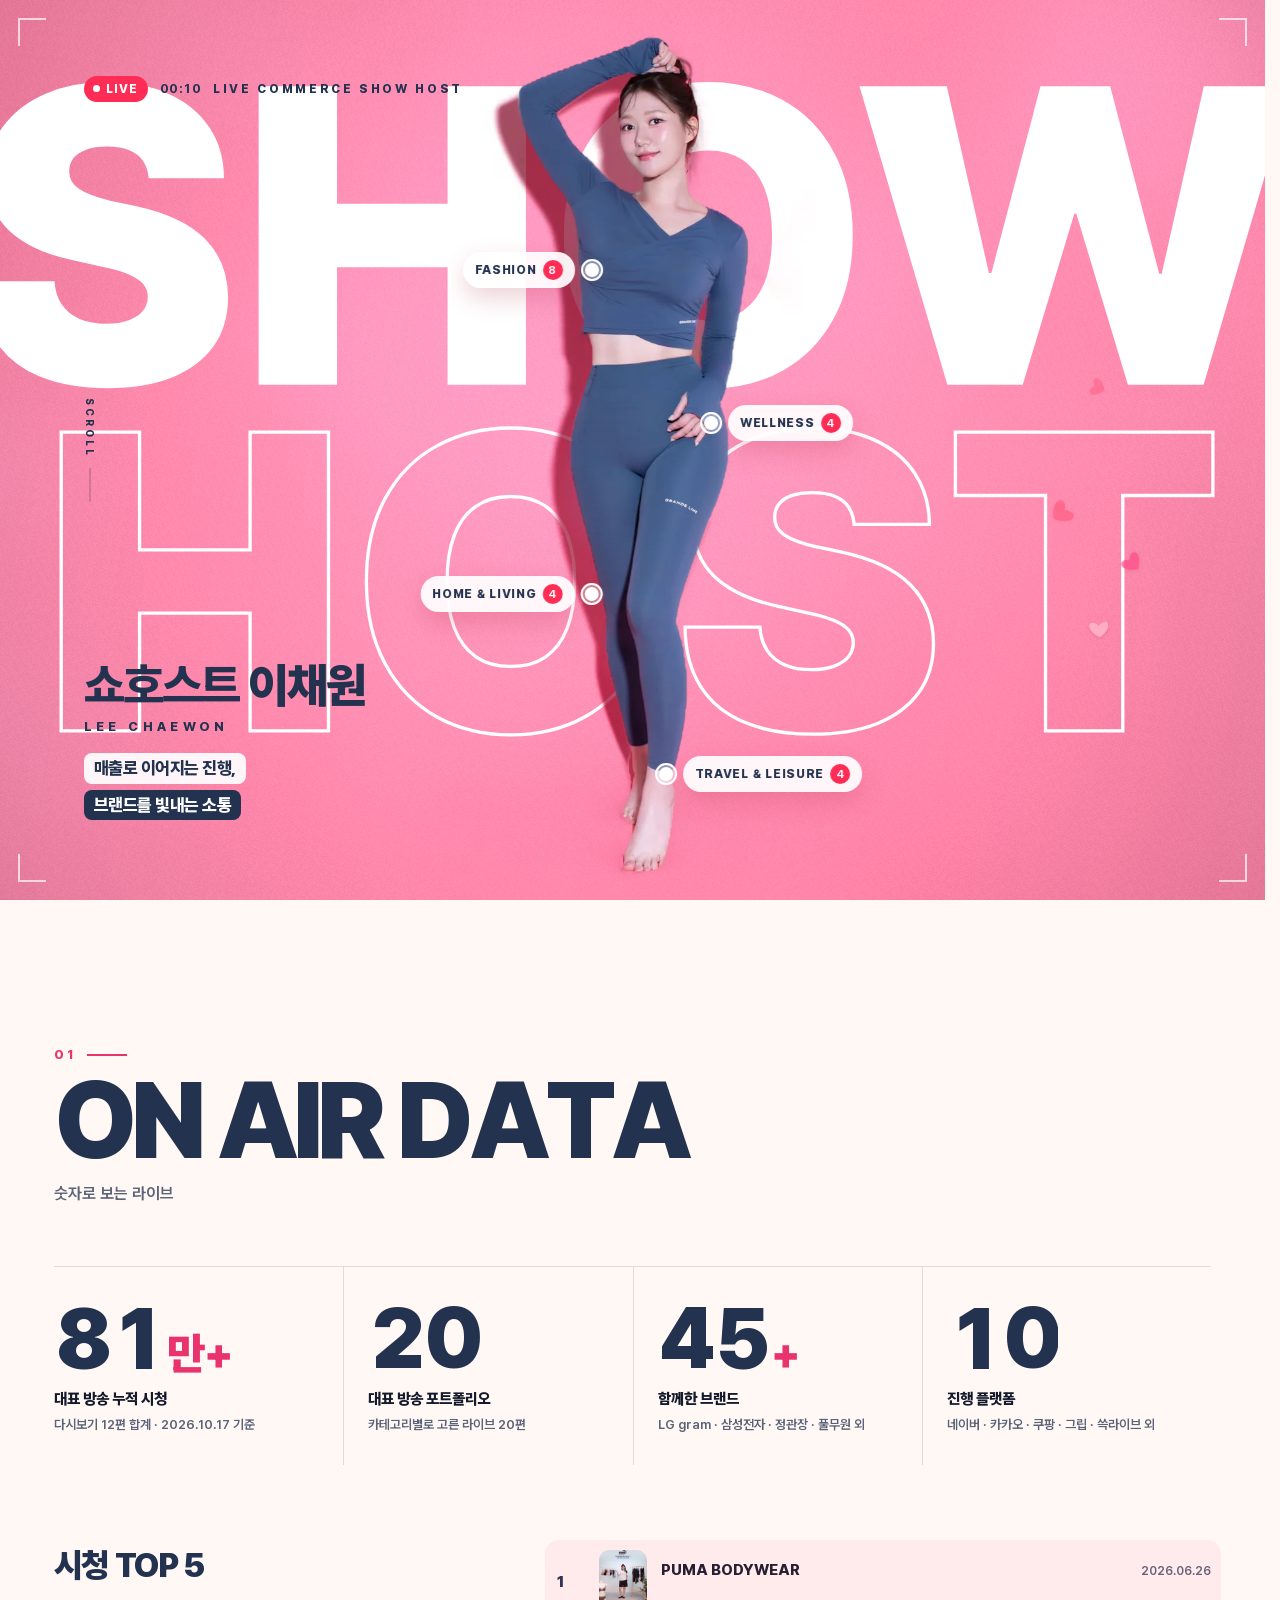
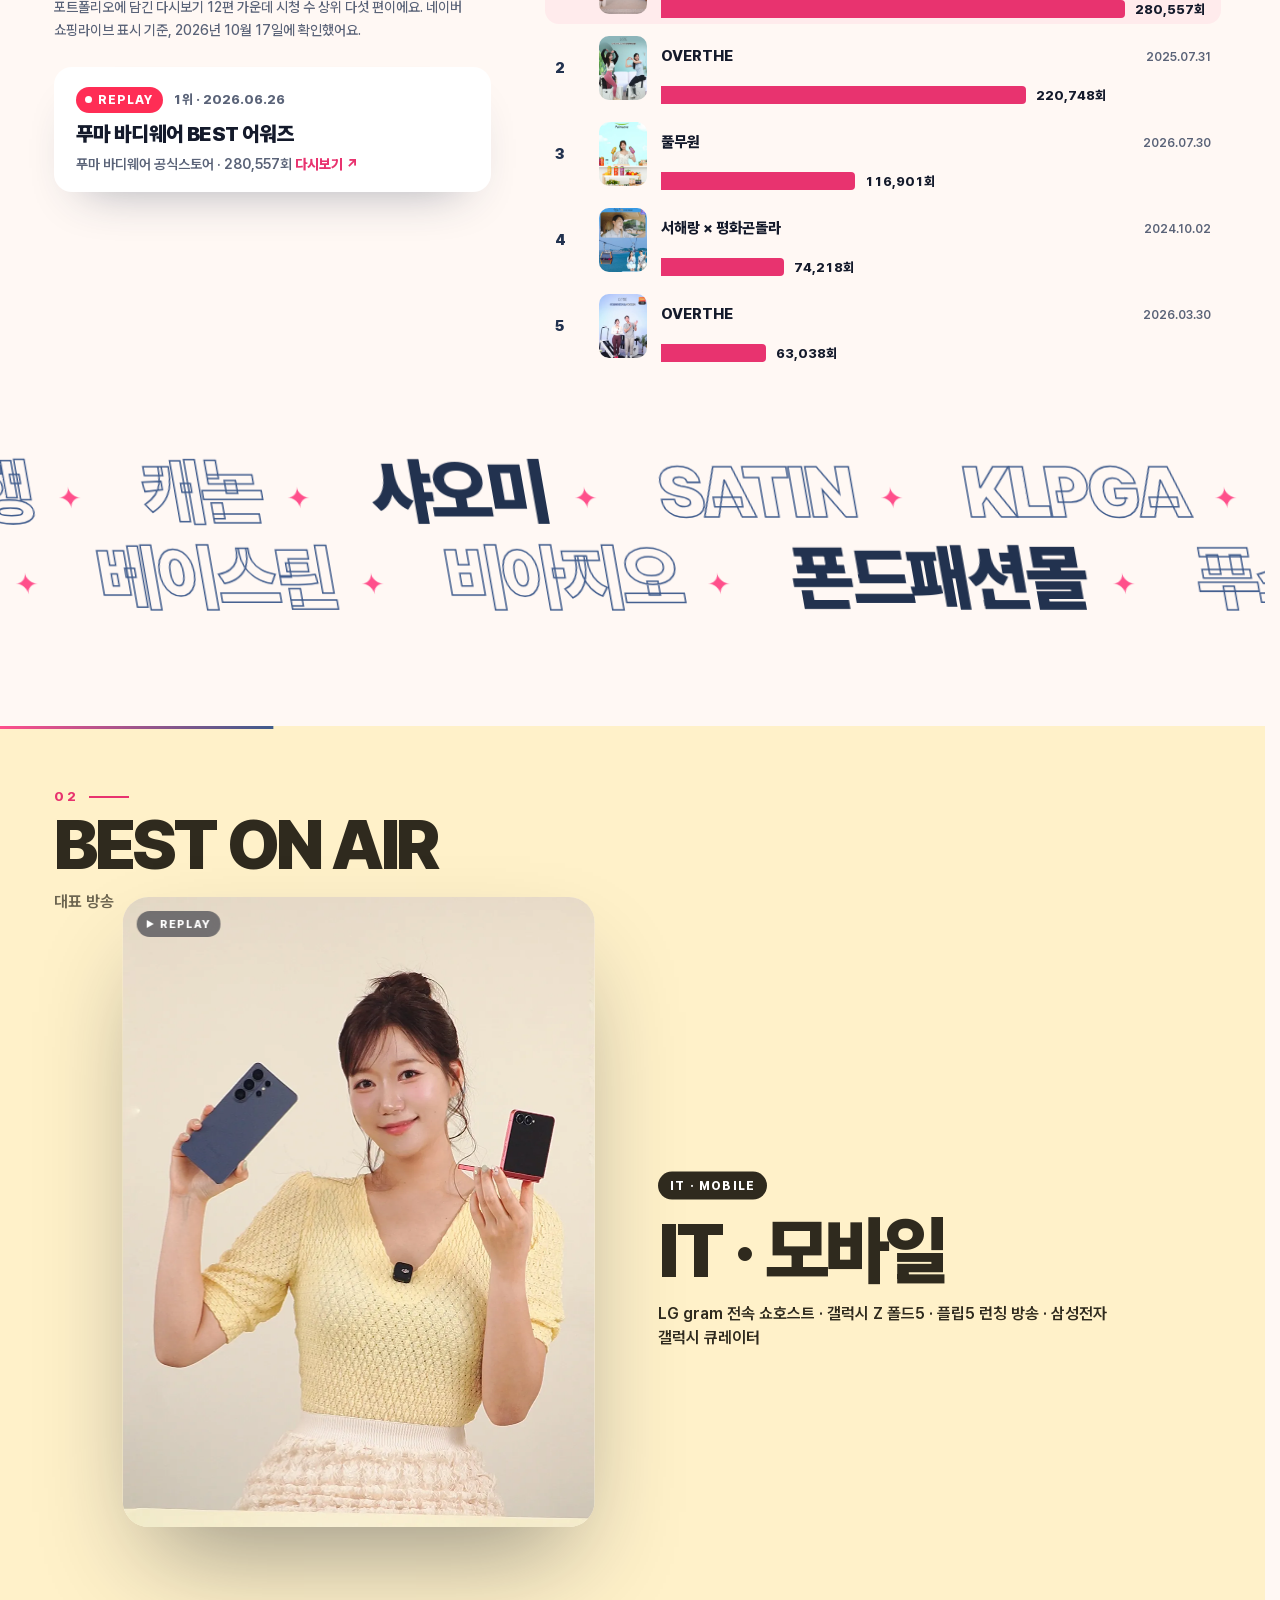
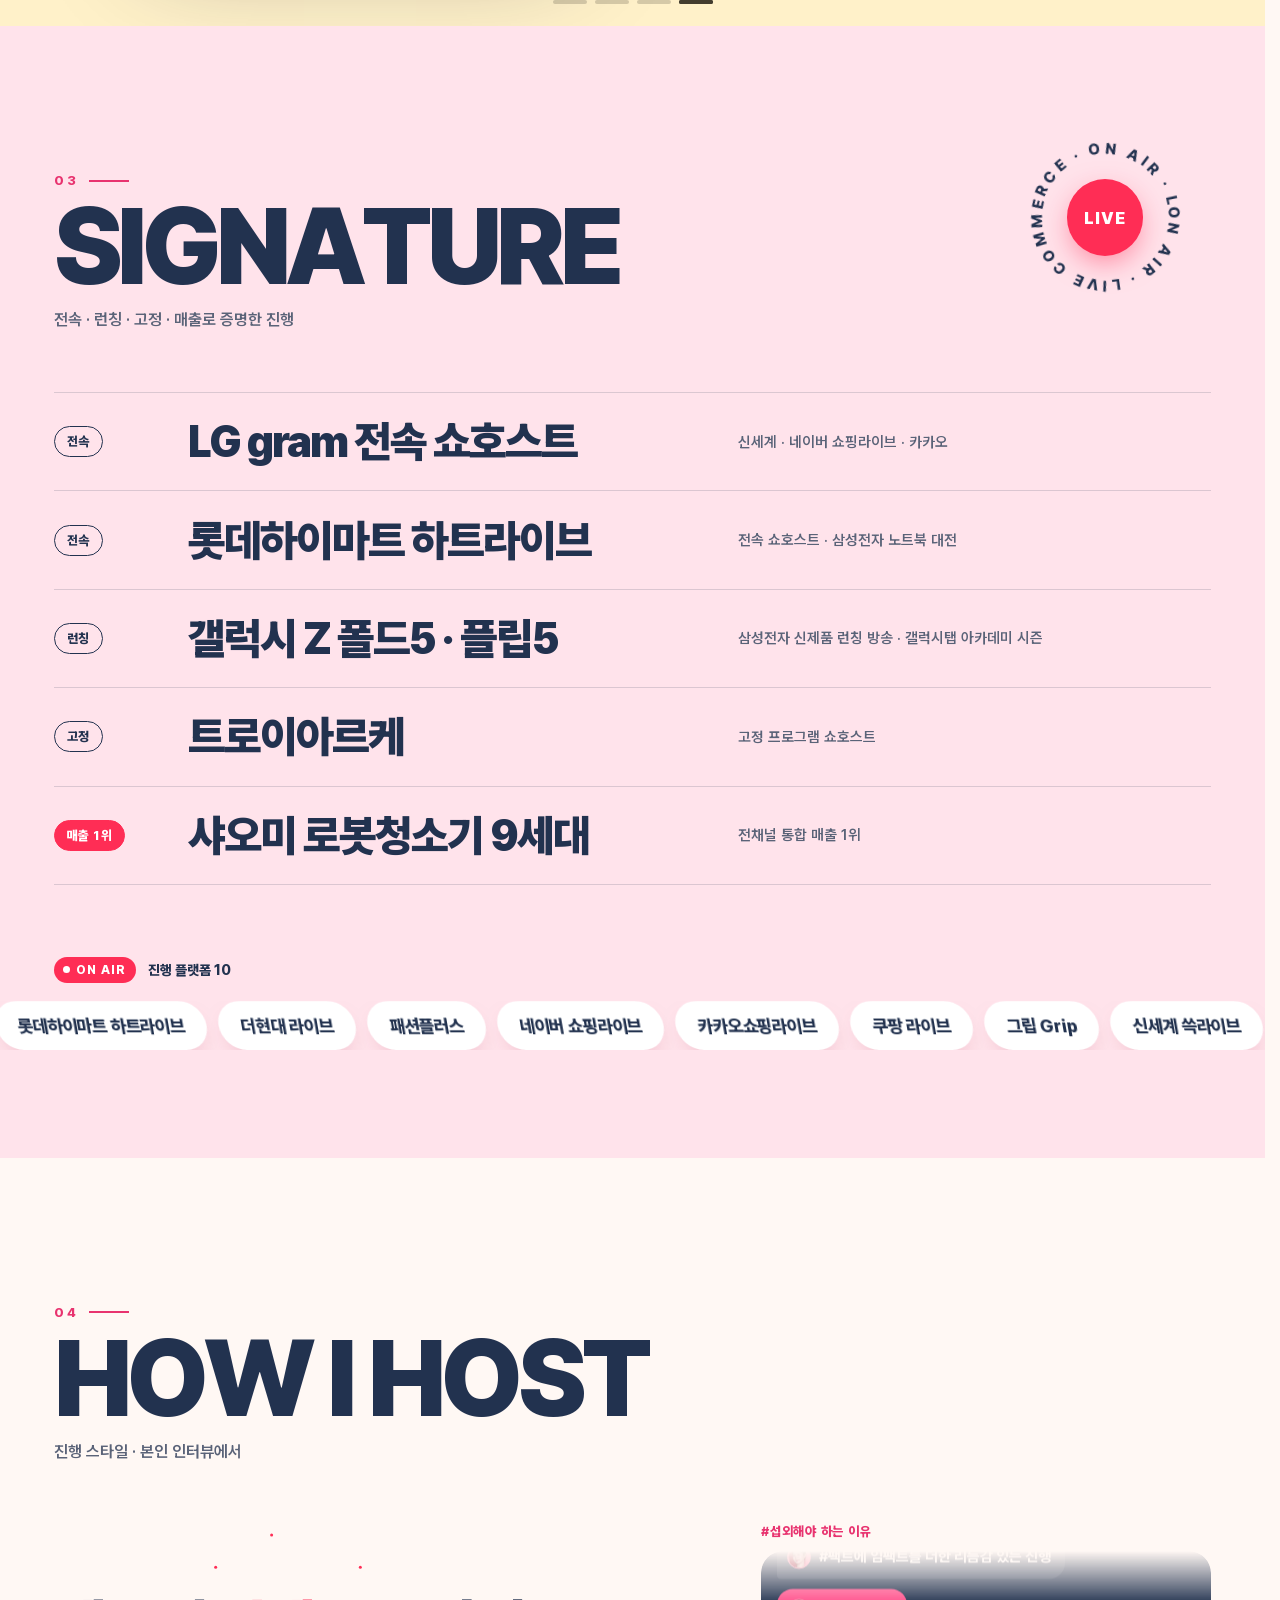
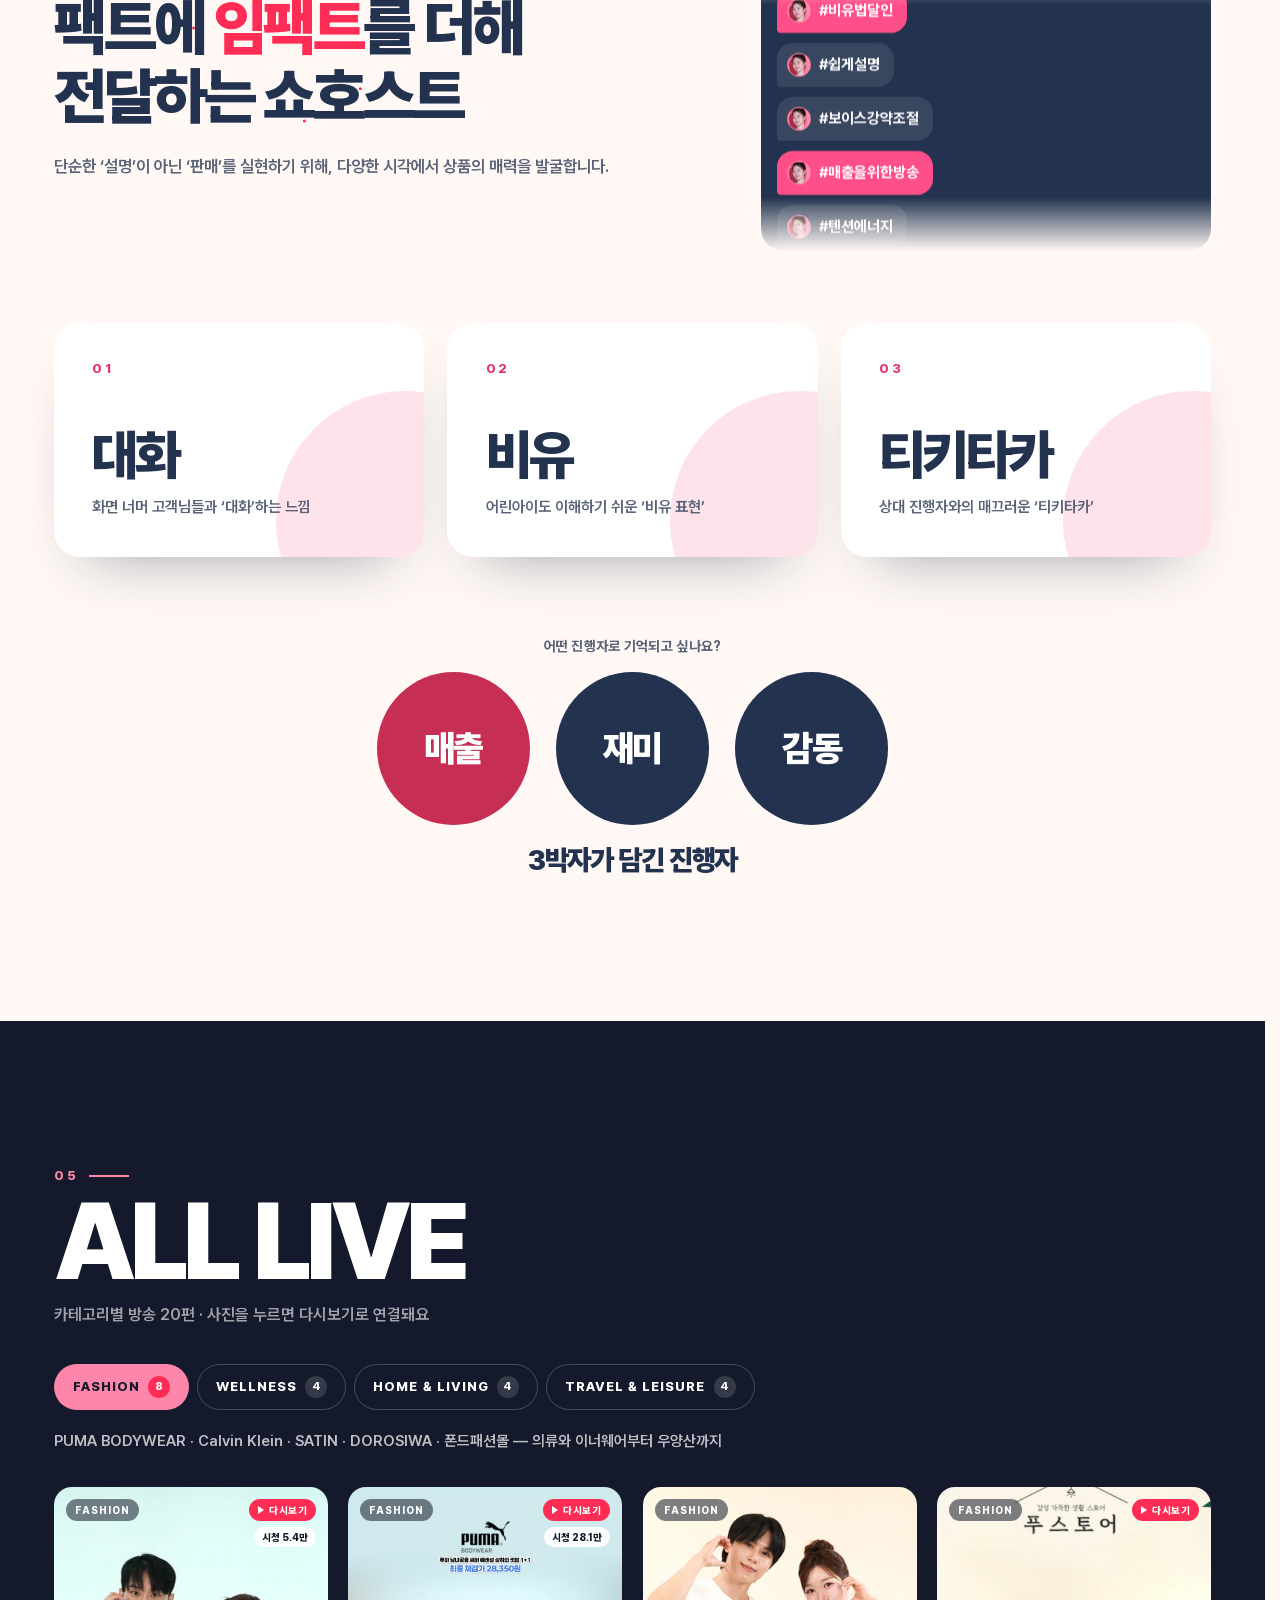
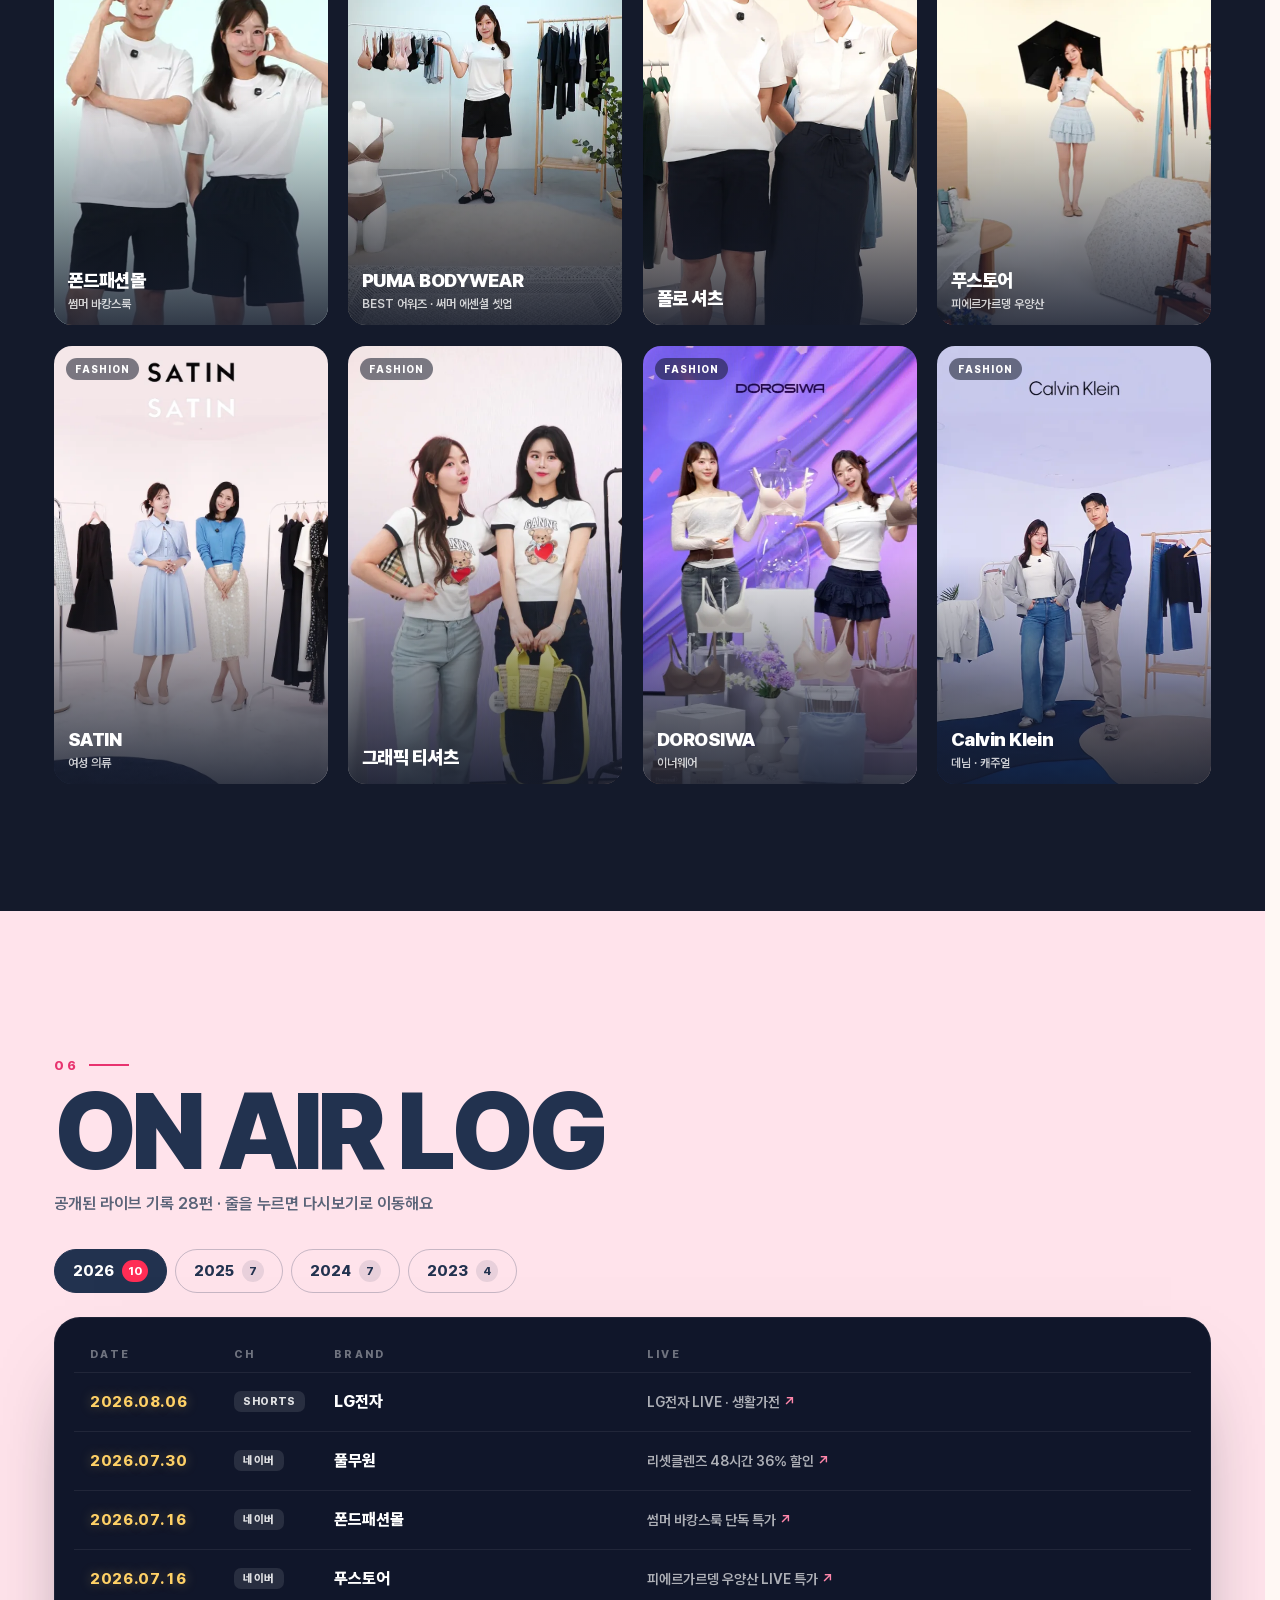
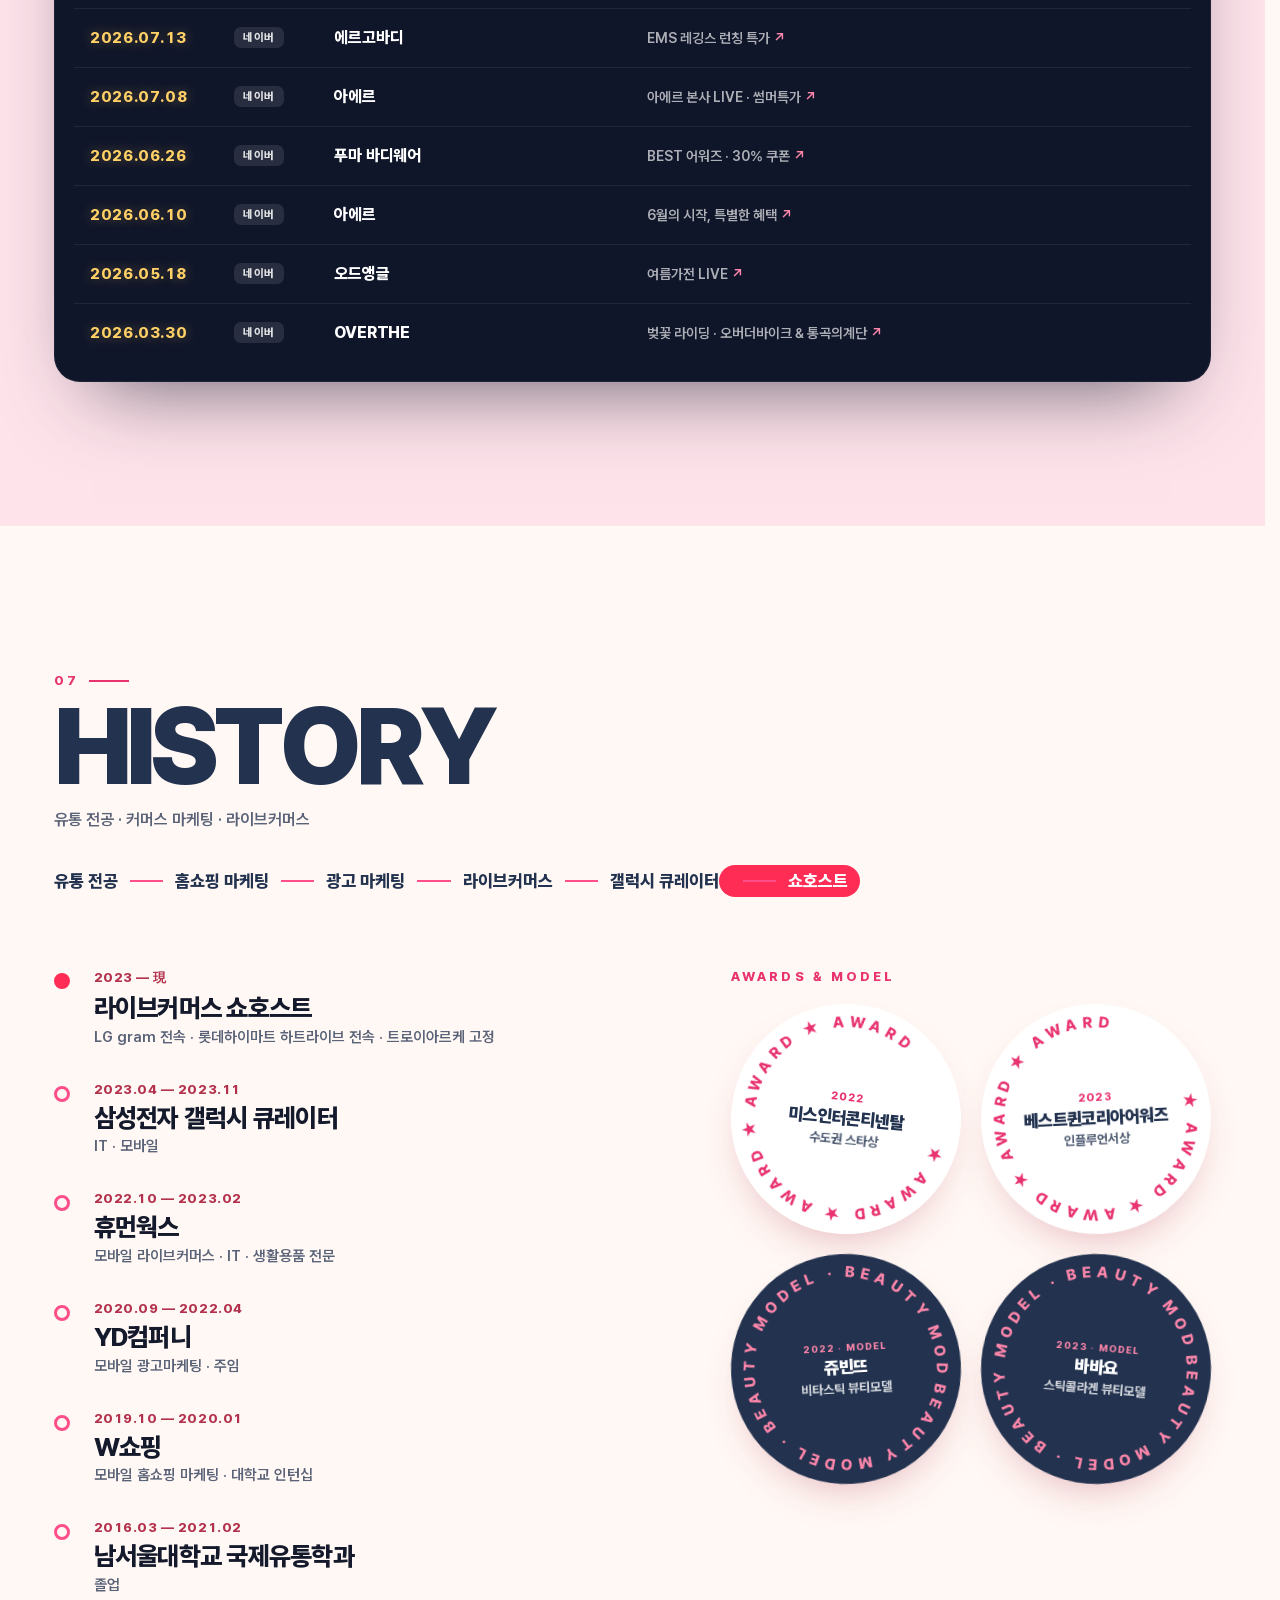
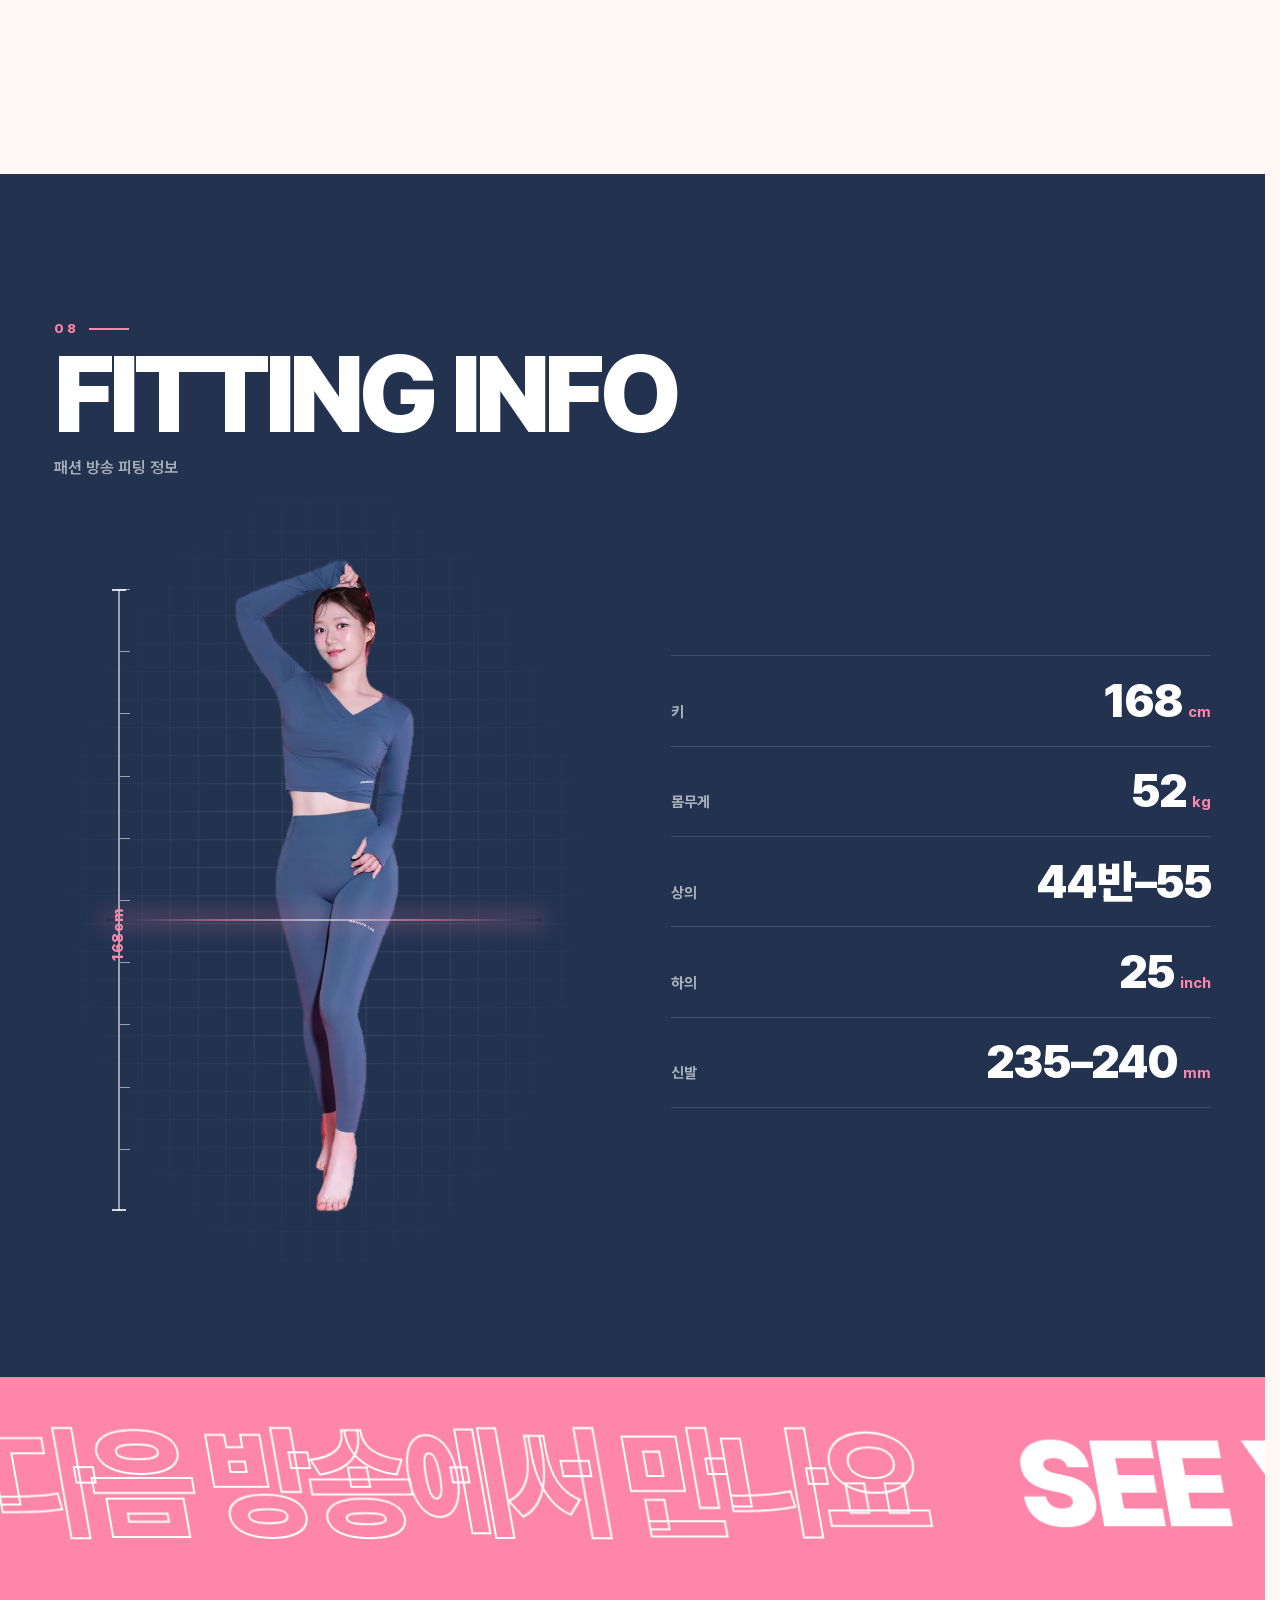
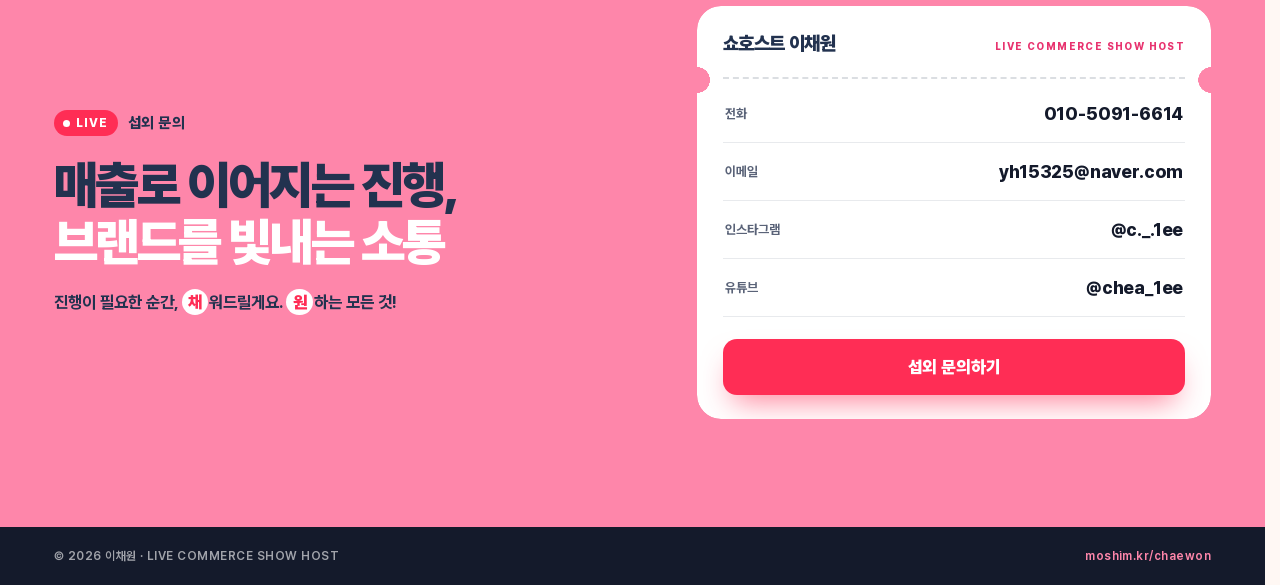
==== chaewon/index.html @ 5a270fbd "Add 쇼호스트 이채원 motion portfolio for moshim.kr/chaewon Hero shot turns into a live stream on a phone, B" ====
<!doctype html>
<html lang="ko" class="no-js">
<head>
<meta charset="utf-8">
<meta name="viewport" content="width=device-width, initial-scale=1, viewport-fit=cover">
<title>쇼호스트 이채원 · LIVE COMMERCE SHOW HOST</title>
<meta name="description" content="매출로 이어지는 진행, 브랜드를 빛내는 소통. 패션 · 웰니스 · 홈리빙 · 여행레저 라이브커머스 쇼호스트 이채원의 경력과 방송 포트폴리오.">
<link rel="canonical" href="https://moshim.kr/chaewon/">
<meta property="og:type" content="profile">
<meta property="og:site_name" content="쇼호스트 이채원">
<meta property="og:title" content="쇼호스트 이채원 · LIVE COMMERCE SHOW HOST">
<meta property="og:description" content="매출로 이어지는 진행, 브랜드를 빛내는 소통">
<meta property="og:url" content="https://moshim.kr/chaewon/">
<meta property="og:image" content="https://moshim.kr/chaewon/og.jpg">
<meta property="og:image:width" content="1200">
<meta property="og:image:height" content="630">
<meta name="twitter:card" content="summary_large_image">
<meta name="theme-color" content="#FE86AA">
<link rel="icon" href="favicon.svg" type="image/svg+xml">
<link rel="preload" as="image" imagesrcset="img/hero-cut-m.webp 594w, img/hero-cut.webp 960w" imagesizes="(max-width: 699px) 39vh, 46vh">
<link rel="stylesheet" href="fonts/pretendard/pretendardvariable-dynamic-subset.css">
<link rel="stylesheet" href="css/style.css">
<script>
  document.documentElement.classList.replace('no-js', 'js');
  if (matchMedia('(prefers-reduced-motion: reduce)').matches) document.documentElement.classList.add('rm');
  if (history.scrollRestoration) history.scrollRestoration = 'manual';
</script>
</head>
<body>

<div class="loader" aria-hidden="true">
  <div class="loader-live"><i></i>LIVE</div>
  <p class="loader-msg"><span class="loader-bars"><i></i><i></i><i></i><i></i></span><span class="loader-text">방송 연결 중</span></p>
  <div class="loader-count">
    <svg class="loader-ring" viewBox="0 0 200 200"><circle cx="100" cy="100" r="92"/></svg>
    <svg class="loader-heart" viewBox="0 0 200 200"><path class="loader-heart-from" d="M100,8 C150.8,8 192,49.2 192,100 C192,150.8 150.8,192 100,192 C49.2,192 8,150.8 8,100 C8,49.2 49.2,8 100,8 Z"/><path class="loader-heart-to" d="M100,182 C42,142 10,108 10,72 C10,42 33,20 61,20 C79,20 92,30 100,46 C108,30 121,20 139,20 C167,20 190,42 190,72 C190,108 158,142 100,182 Z"/></svg>
    <b class="loader-num"></b>
  </div>
  <div class="loader-line"><i></i></div>
  <div class="loader-wipe"></div>
</div>

<div class="progress" aria-hidden="true"><i></i></div>
<div class="cursor" aria-hidden="true"><i class="cursor-dot"></i><i class="cursor-ring"><b></b></i></div>

<main>

  <!-- ON AIR: hero, then the same shot becomes a live stream on a phone -->
  <section id="onair" class="onair scene" aria-label="쇼호스트 이채원 소개">
    <div class="stage">
      <canvas class="stage-gl" aria-hidden="true"></canvas>
      <div class="stage-type" aria-hidden="true">
        <span class="stage-row stage-row--1">SHOW</span>
        <span class="stage-row stage-row--2">HOST</span>
      </div>
      <img class="person-shadow" src="img/hero-shadow.webp" srcset="img/hero-shadow-m.webp 594w, img/hero-shadow.webp 960w" sizes="(max-width: 699px) 39vh, 46vh" width="960" height="2100" alt="">
      <div class="person">
        <img class="person-cut" src="img/hero-cut.webp" srcset="img/hero-cut-m.webp 594w, img/hero-cut.webp 960w" sizes="(max-width: 699px) 39vh, 46vh" width="960" height="2100" alt="분홍 배경 앞에서 블루 톤 운동복을 입고 포즈를 취한 쇼호스트 이채원">
        <nav class="tags" aria-label="방송 카테고리 바로가기">
          <a class="tag tag--1" href="#lives" data-cat="fashion"><i></i><span>FASHION <b>8</b></span></a>
          <a class="tag tag--2" href="#lives" data-cat="wellness"><i></i><span>WELLNESS <b>4</b></span></a>
          <a class="tag tag--3" href="#lives" data-cat="home"><i></i><span>HOME &amp; LIVING <b>4</b></span></a>
          <a class="tag tag--4" href="#lives" data-cat="travel"><i></i><span>TRAVEL &amp; LEISURE <b>4</b></span></a>
        </nav>
      </div>
      <div class="viewfinder" aria-hidden="true"><i></i><i></i><i></i><i></i></div>
    </div>

    <div class="phone" aria-hidden="true">
      <div class="phone-frame"></div>
      <div class="phone-ui">
        <div class="phone-top">
          <img class="phone-avatar" src="img/avatar.webp" width="160" height="160" alt="">
          <div class="phone-who"><b>이채원</b><span>쇼호스트</span></div>
          <span class="live-pill"><i></i>LIVE</span>
          <span class="live-clock" data-clock>00:00</span>
        </div>
        <div class="phone-side">
          <button class="phone-heart" type="button" tabindex="-1"><svg viewBox="0 0 32 32"><path d="M16 27.5C6.5 21 3 16.2 3 11.3 3 7.6 5.9 4.8 9.4 4.8c2.6 0 4.9 1.5 6.6 3.9 1.7-2.4 4-3.9 6.6-3.9 3.5 0 6.4 2.8 6.4 6.5 0 4.9-3.5 9.7-13 16.2z"/></svg><b data-hearts-count>0</b></button>
        </div>
        <a class="phone-card" href="#contact" tabindex="-1">
          <span class="phone-card-kicker">LIVE 섭외</span>
          <b>쇼호스트 이채원</b>
          <span class="phone-card-cta">섭외 문의</span>
        </a>
      </div>
    </div>

    <canvas class="hearts" aria-hidden="true"></canvas>

    <header class="hero-copy">
      <p class="hero-eyebrow"><span class="live-pill"><i></i>LIVE</span><span class="live-clock" data-clock>00:00</span><span class="hero-role">LIVE COMMERCE SHOW HOST</span></p>
      <h1 class="hero-name"><span class="hero-ko">쇼호스트 <strong>이채원</strong></span><span class="hero-en">LEE CHAEWON</span></h1>
      <p class="hero-tagline"><span>매출로 이어지는 진행,</span> <span>브랜드를 빛내는 소통</span></p>
    </header>

    <div class="statement">
      <p class="statement-kicker">Be Healthy &amp; Wellthy</p>
      <h2 class="statement-title">
        <span class="statement-line"><span class="hl">현장에는</span> <em class="w-energy">에너지</em>를,</span>
        <span class="statement-line"><span class="hl">방송에는</span> <em class="w-trust">신뢰</em>를</span>
        <span class="statement-line">전하는 진행자</span>
      </h2>
      <ul class="statement-cats">
        <li>FASHION</li><li>WELLNESS</li><li>HOME &amp; LIVING</li><li>TRAVEL &amp; LEISURE</li>
      </ul>
    </div>

    <div class="scroll-cue" aria-hidden="true"><span>SCROLL</span><i></i></div>
  </section>

  <!-- 01 ON AIR DATA -->
  <section id="data" class="data">
    <div class="sec-head">
      <p class="sec-no">01</p>
      <h2 class="sec-title" data-split>ON AIR DATA</h2>
      <p class="sec-sub">숫자로 보는 라이브</p>
    </div>
    <ul class="stats">
      <li class="stat">
        <b class="odo" data-value="81" data-unit="만+">81<span class="odo-unit">만+</span></b>
        <span class="stat-label">대표 방송 누적 시청</span>
        <span class="stat-note">다시보기 12편 합계 · 2026.10.17 기준</span>
      </li>
      <li class="stat">
        <b class="odo" data-value="20">20</b>
        <span class="stat-label">대표 방송 포트폴리오</span>
        <span class="stat-note">카테고리별로 고른 라이브 20편</span>
      </li>
      <li class="stat">
        <b class="odo" data-value="45" data-unit="+">45+</b>
        <span class="stat-label">함께한 브랜드</span>
        <span class="stat-note">LG gram · 삼성전자 · 정관장 · 풀무원 외</span>
      </li>
      <li class="stat">
        <b class="odo" data-value="10">10</b>
        <span class="stat-label">진행 플랫폼</span>
        <span class="stat-note">네이버 · 카카오 · 쿠팡 · 그립 · 쓱라이브 외</span>
      </li>
    </ul>
    <div class="ranking">
      <div class="ranking-head">
        <h3>시청 TOP 5</h3>
        <p>포트폴리오에 담긴 다시보기 12편 가운데 시청 수 상위 다섯 편이에요. 네이버 쇼핑라이브 표시 기준, 2026년 10월 17일에 확인했어요.</p>
        <a class="rank-detail" href="https://naver.me/IDkOQ61K" target="_blank" rel="noopener" aria-live="polite">
          <span class="rank-detail-k"><span class="live-pill"><i></i>REPLAY</span><span data-k>1위 · 2026.06.26</span></span>
          <b class="rank-detail-t" data-t>푸마 바디웨어 BEST 어워즈</b>
          <span class="rank-detail-c" data-c>푸마 바디웨어 공식스토어 · 280,557회</span>
        </a>
      </div>
      <ol class="rank-list">
        <li class="rank" tabindex="0" data-title="푸마 바디웨어 BEST 어워즈" data-channel="푸마 바디웨어 공식스토어" style="--v:100"><span class="rank-no">1</span><img class="rank-thumb" src="img/t-p3-2.webp" width="536" height="860" loading="lazy" alt=""><div class="rank-body"><p class="rank-name"><a href="https://naver.me/IDkOQ61K" target="_blank" rel="noopener">PUMA BODYWEAR</a><small>2026.06.26</small></p><div class="rank-track"><i class="rank-bar"></i><b class="rank-val" data-count="280557">280,557회</b></div></div></li>
        <li class="rank" tabindex="0" data-title="나만 없어, 오버더 바이크!" data-channel="OVERTHE" style="--v:78.7"><span class="rank-no">2</span><img class="rank-thumb" src="img/t-p5-4.webp" width="536" height="860" loading="lazy" alt=""><div class="rank-body"><p class="rank-name"><a href="https://naver.me/FXkLn1fJ" target="_blank" rel="noopener">OVERTHE</a><small>2025.07.31</small></p><div class="rank-track"><i class="rank-bar"></i><b class="rank-val" data-count="220748">220,748회</b></div></div></li>
        <li class="rank" tabindex="0" data-title="풀무원 리셋클렌즈 48시간" data-channel="풀무원건강생활" style="--v:41.7"><span class="rank-no">3</span><img class="rank-thumb" src="img/t-p5-3.webp" width="536" height="860" loading="lazy" alt=""><div class="rank-body"><p class="rank-name"><a href="https://naver.me/xNpbPbwd" target="_blank" rel="noopener">풀무원</a><small>2026.07.30</small></p><div class="rank-track"><i class="rank-bar"></i><b class="rank-val" data-count="116901">116,901회</b></div></div></li>
        <li class="rank" tabindex="0" data-title="서해랑 제부도해상케이블카 × 파주임진각평화곤돌라" data-channel="" style="--v:26.5"><span class="rank-no">4</span><img class="rank-thumb" src="img/t-p7-1.webp" width="536" height="860" loading="lazy" alt=""><div class="rank-body"><p class="rank-name"><a href="https://naver.me/GpCL8i4a" target="_blank" rel="noopener">서해랑 × 평화곤돌라</a><small>2024.10.02</small></p><div class="rank-track"><i class="rank-bar"></i><b class="rank-val" data-count="74218">74,218회</b></div></div></li>
        <li class="rank" tabindex="0" data-title="오버더바이크 &amp; 통곡의계단" data-channel="OVERTHE" style="--v:22.5"><span class="rank-no">5</span><img class="rank-thumb" src="img/t-p5-2.webp" width="494" height="793" loading="lazy" alt=""><div class="rank-body"><p class="rank-name"><a href="https://naver.me/xwo26Ey2" target="_blank" rel="noopener">OVERTHE</a><small>2026.03.30</small></p><div class="rank-track"><i class="rank-bar"></i><b class="rank-val" data-count="63038">63,038회</b></div></div></li>
      </ol>
    </div>
    <div class="brandwall" aria-label="함께한 브랜드">
      <div class="brandwall-row">
        <ul class="brandwall-track">
          <li>LG gram</li><li>삼성전자</li><li>LG전자</li><li>정관장</li><li>풀무원</li><li>PUMA BODYWEAR</li><li>Calvin Klein</li><li>유한양행</li><li>캐논</li><li>샤오미</li><li>SATIN</li><li>KLPGA</li><li>DOROSIWA</li><li>트로이아르케</li><li>나트라케어</li><li>바쉬</li>
        </ul>
      </div>
      <div class="brandwall-row brandwall-row--rev">
        <ul class="brandwall-track">
          <li>OVERTHE</li><li>ERGOBODY</li><li>Aer</li><li>ODDANGLE</li><li>브람스</li><li>FAU</li><li>RE:NK</li><li>몽삭</li><li>셀마주</li><li>NS 프로틴</li><li>베이스틴</li><li>비아지오</li><li>폰드패션몰</li><li>푸스토어</li><li>워터밤 2026</li><li>서해랑 제부도해상케이블카</li><li>파주임진각 평화곤돌라</li>
        </ul>
      </div>
    </div>
  </section>

  <!-- 02 BEST ON AIR: one gesture per broadcast -->
  <section id="best" class="best scene" aria-label="대표 방송">
    <div class="best-bg" aria-hidden="true"></div>
    <p class="best-word" aria-hidden="true"></p>
    <div class="sec-head best-head">
      <p class="sec-no">02</p>
      <h2 class="sec-title" data-split>BEST ON AIR</h2>
      <p class="sec-sub">대표 방송</p>
    </div>
    <div class="best-frame">
      <canvas class="best-gl" aria-hidden="true"></canvas>
      <span class="best-badge"><i></i>REPLAY</span>
    </div>
    <ol class="best-list">
      <li class="best-item" data-bg="#DDE7FF" data-ink="#22324F">
        <img class="best-img" src="img/f-lg.webp" width="891" height="1600" loading="lazy" alt="LG전자 생활가전 라이브에서 식기세척기와 공기청정기 옆에 선 이채원과 공동 진행자">
        <p class="best-no">01</p>
        <p class="best-cat">HOME &amp; LIVING</p>
        <h3 class="best-title">LG전자</h3>
        <p class="best-desc">생활가전 라이브 · 2026.08.06 · 공동 진행</p>
        <a class="best-link" href="https://youtube.com/shorts/VBcknkIJFeo" target="_blank" rel="noopener">방송 다시보기 <span>YouTube</span></a>
      </li>
      <li class="best-item" data-bg="#FBE4EC" data-ink="#3A2233">
        <img class="best-img" src="img/f-satin.webp" width="1080" height="1440" loading="lazy" alt="SATIN 여성 의류 라이브 스튜디오에 선 이채원과 공동 진행자">
        <p class="best-no">02</p>
        <p class="best-cat">FASHION</p>
        <h3 class="best-title">SATIN</h3>
        <p class="best-desc">여성 의류 라이브 · 공동 진행</p>
      </li>
      <li class="best-item" data-bg="#F7EEE3" data-ink="#2B2A33">
        <img class="best-img" src="img/f-polo.webp" width="900" height="1600" loading="lazy" alt="흰 폴로 셔츠를 맞춰 입고 하트 포즈를 취한 이채원과 공동 진행자">
        <p class="best-no">03</p>
        <p class="best-cat">FASHION</p>
        <h3 class="best-title">폴로 셔츠</h3>
        <p class="best-desc">남녀 의류 라이브 · 공동 진행</p>
      </li>
      <li class="best-item" data-bg="#FFF1C9" data-ink="#2F2A1E">
        <img class="best-img" src="img/f-galaxy.webp" width="1123" height="1499" loading="lazy" alt="양손에 스마트폰을 들고 미소 짓는 이채원">
        <p class="best-no">04</p>
        <p class="best-cat">IT · MOBILE</p>
        <h3 class="best-title">IT · 모바일</h3>
        <p class="best-desc">LG gram 전속 쇼호스트 · 갤럭시 Z 폴드5 · 플립5 런칭 방송 · 삼성전자 갤럭시 큐레이터</p>
      </li>
    </ol>
    <div class="best-dots" aria-hidden="true"><i></i><i></i><i></i><i></i></div>
  </section>

  <!-- 03 SIGNATURE -->
  <section id="signature" class="sig">
    <div class="sig-sticker" aria-hidden="true"><svg viewBox="0 0 100 100"><defs><path id="stk" d="M50,50 m-38,0 a38,38 0 1,1 76,0 a38,38 0 1,1 -76,0"/></defs><text><textPath href="#stk">ON AIR · LIVE COMMERCE · ON AIR · LIVE COMMERCE · </textPath></text></svg><b>LIVE</b></div>
    <div class="sec-head">
      <p class="sec-no">03</p>
      <h2 class="sec-title" data-split>SIGNATURE</h2>
      <p class="sec-sub">전속 · 런칭 · 고정 · 매출로 증명한 진행</p>
    </div>
    <ol class="sig-list">
      <li class="sig-row"><span class="sig-tag">전속</span><b class="sig-main">LG gram 전속 쇼호스트</b><span class="sig-sub">신세계 · 네이버 쇼핑라이브 · 카카오</span></li>
      <li class="sig-row"><span class="sig-tag">전속</span><b class="sig-main">롯데하이마트 하트라이브</b><span class="sig-sub">전속 쇼호스트 · 삼성전자 노트북 대전</span></li>
      <li class="sig-row"><span class="sig-tag">런칭</span><b class="sig-main">갤럭시 Z 폴드5 · 플립5</b><span class="sig-sub">삼성전자 신제품 런칭 방송 · 갤럭시탭 아카데미 시즌</span></li>
      <li class="sig-row"><span class="sig-tag">고정</span><b class="sig-main">트로이아르케</b><span class="sig-sub">고정 프로그램 쇼호스트</span></li>
      <li class="sig-row sig-row--hot"><span class="sig-tag">매출 1위</span><b class="sig-main">샤오미 로봇청소기 9세대</b><span class="sig-sub">전채널 통합 매출 1위</span></li>
    </ol>
    <div class="platforms">
      <p class="platforms-label"><span class="live-pill"><i></i>ON AIR</span> 진행 플랫폼 10</p>
      <div class="platforms-row">
        <ul class="platforms-track">
          <li>네이버 쇼핑라이브</li><li>카카오쇼핑라이브</li><li>쿠팡 라이브</li><li>그립 Grip</li><li>신세계 쓱라이브</li><li>롯데 엘라이브</li><li>배달의민족</li><li>롯데하이마트 하트라이브</li><li>더현대 라이브</li><li>패션플러스</li>
        </ul>
      </div>
    </div>
  </section>

  <!-- 04 HOW I HOST -->
  <section id="style" class="style">
    <div class="sec-head">
      <p class="sec-no">04</p>
      <h2 class="sec-title" data-split>HOW I HOST</h2>
      <p class="sec-sub">진행 스타일 · 본인 인터뷰에서</p>
    </div>
    <div class="style-top">
      <blockquote class="style-quote">
        <p class="style-quote-text">팩트에 <em>임팩트</em>를 더해 전달하는 쇼호스트</p>
        <p class="style-quote-sub">단순한 ‘설명’이 아닌 ‘판매’를 실현하기 위해, 다양한 시각에서 상품의 매력을 발굴합니다.</p>
      </blockquote>
      <div class="chat">
        <p class="chat-label">#섭외해야 하는 이유</p>
        <div class="chat-window">
          <ul class="chat-track">
            <li>#팩트에 임팩트를 더한 리듬감 있는 진행</li><li>#비유법달인</li><li>#쉽게설명</li><li>#보이스강약조절</li><li>#매출을위한방송</li><li>#텐션에너지</li>
          </ul>
        </div>
      </div>
    </div>
    <ul class="style-cards">
      <li class="style-card"><span class="style-no">01</span><b class="style-key">대화</b><p>화면 너머 고객님들과 ‘대화’하는 느낌</p></li>
      <li class="style-card"><span class="style-no">02</span><b class="style-key">비유</b><p>어린아이도 이해하기 쉬운 ‘비유 표현’</p></li>
      <li class="style-card"><span class="style-no">03</span><b class="style-key">티키타카</b><p>상대 진행자와의 매끄러운 ‘티키타카’</p></li>
    </ul>
    <div class="beats">
      <p class="beats-q">어떤 진행자로 기억되고 싶나요?</p>
      <p class="beats-a"><span>매출</span><span>재미</span><span>감동</span></p>
      <p class="beats-s">3박자가 담긴 진행자</p>
    </div>
  </section>

  <!-- 05 ALL LIVE -->
  <section id="lives" class="lives">
    <div class="sec-head">
      <p class="sec-no">05</p>
      <h2 class="sec-title" data-split>ALL LIVE</h2>
      <p class="sec-sub">카테고리별 방송 20편 · 사진을 누르면 다시보기로 연결돼요</p>
    </div>
    <div class="tabs" role="tablist" aria-label="방송 카테고리">
      <button class="tab" role="tab" aria-selected="true" data-cat="fashion">FASHION <i>8</i></button>
      <button class="tab" role="tab" aria-selected="false" data-cat="wellness">WELLNESS <i>4</i></button>
      <button class="tab" role="tab" aria-selected="false" data-cat="home">HOME &amp; LIVING <i>4</i></button>
      <button class="tab" role="tab" aria-selected="false" data-cat="travel">TRAVEL &amp; LEISURE <i>4</i></button>
      <span class="tab-ink" aria-hidden="true"></span>
    </div>
    <div class="cat-notes">
      <p class="cat-note" data-cat="fashion">PUMA BODYWEAR · Calvin Klein · SATIN · DOROSIWA · 폰드패션몰 — 의류와 이너웨어부터 우양산까지</p>
      <p class="cat-note" data-cat="wellness">에르고바디 · 오버더 · 풀무원 — EMS 레깅스, 실내 자전거, 클렌즈 주스</p>
      <p class="cat-note" data-cat="home">LG전자 · 아에르 · 오드앵글 — 생활가전, 마스크와 샤워기, BLDC 선풍기</p>
      <p class="cat-note" data-cat="travel">서해랑 × 평화곤돌라 · 워터밤 · KLPGA — 관광, 페스티벌, 골프</p>
    </div>
    <div class="grid-wrap">
      <ul class="grid">
        <li class="card" data-cat="fashion"><a href="https://naver.me/5remgcCC" target="_blank" rel="noopener"><img src="img/t-p3-1.webp" width="518" height="831" loading="lazy" alt="폰드패션몰 썸머 바캉스룩 라이브의 두 진행자"><span class="card-cat">FASHION</span><span class="card-views">시청 5.4만</span><b class="card-name">폰드패션몰</b><span class="card-sub">썸머 바캉스룩</span><span class="card-cta">다시보기</span></a></li>
        <li class="card" data-cat="fashion"><a href="https://naver.me/IDkOQ61K" target="_blank" rel="noopener"><img src="img/t-p3-2.webp" width="536" height="860" loading="lazy" alt="PUMA BODYWEAR 라이브 스튜디오의 이채원"><span class="card-cat">FASHION</span><span class="card-views">시청 28.1만</span><b class="card-name">PUMA BODYWEAR</b><span class="card-sub">BEST 어워즈 · 써머 에센셜 셋업</span><span class="card-cta">다시보기</span></a></li>
        <li class="card" data-cat="fashion"><div class="card-in"><img src="img/t-p3-3.webp" width="720" height="1152" loading="lazy" alt="흰 폴로 셔츠를 맞춰 입은 이채원과 공동 진행자"><span class="card-cat">FASHION</span><b class="card-name">폴로 셔츠</b></div></li>
        <li class="card" data-cat="fashion"><a href="https://naver.me/xuFAJe3p" target="_blank" rel="noopener"><img src="img/t-p3-4.webp" width="536" height="860" loading="lazy" alt="푸스토어 라이브에서 양산을 든 이채원"><span class="card-cat">FASHION</span><b class="card-name">푸스토어</b><span class="card-sub">피에르가르뎅 우양산</span><span class="card-cta">다시보기</span></a></li>
        <li class="card" data-cat="fashion"><div class="card-in"><img src="img/t-p4-1.webp" width="720" height="1152" loading="lazy" alt="SATIN 라이브 스튜디오의 이채원과 공동 진행자"><span class="card-cat">FASHION</span><b class="card-name">SATIN</b><span class="card-sub">여성 의류</span></div></li>
        <li class="card" data-cat="fashion"><div class="card-in"><img src="img/t-p4-2.webp" width="536" height="860" loading="lazy" alt="그래픽 티셔츠를 입은 두 진행자"><span class="card-cat">FASHION</span><b class="card-name">그래픽 티셔츠</b></div></li>
        <li class="card" data-cat="fashion"><div class="card-in"><img src="img/t-p4-3.webp" width="536" height="860" loading="lazy" alt="DOROSIWA 이너웨어 라이브의 두 진행자"><span class="card-cat">FASHION</span><b class="card-name">DOROSIWA</b><span class="card-sub">이너웨어</span></div></li>
        <li class="card" data-cat="fashion"><div class="card-in"><img src="img/t-p4-4.webp" width="536" height="860" loading="lazy" alt="Calvin Klein 라이브의 이채원과 공동 진행자"><span class="card-cat">FASHION</span><b class="card-name">Calvin Klein</b><span class="card-sub">데님 · 캐주얼</span></div></li>

        <li class="card" data-cat="wellness"><a href="https://naver.me/5DZedeud" target="_blank" rel="noopener"><img src="img/t-p5-1.webp" width="536" height="860" loading="lazy" alt="ERGOBODY 라이브의 이채원"><span class="card-cat">WELLNESS</span><b class="card-name">ERGOBODY</b><span class="card-sub">EMS 레깅스 런칭</span><span class="card-cta">다시보기</span></a></li>
        <li class="card" data-cat="wellness"><a href="https://naver.me/xwo26Ey2" target="_blank" rel="noopener"><img src="img/t-p5-2.webp" width="494" height="793" loading="lazy" alt="오버더 바이크와 통곡의 계단 라이브의 이채원과 공동 진행자"><span class="card-cat">WELLNESS</span><span class="card-views">시청 6.3만</span><b class="card-name">OVERTHE</b><span class="card-sub">오버더바이크 &amp; 통곡의계단</span><span class="card-cta">다시보기</span></a></li>
        <li class="card" data-cat="wellness"><a href="https://naver.me/xNpbPbwd" target="_blank" rel="noopener"><img src="img/t-p5-3.webp" width="536" height="860" loading="lazy" alt="풀무원 라이브에서 음료를 든 이채원"><span class="card-cat">WELLNESS</span><span class="card-views">시청 11.7만</span><b class="card-name">풀무원</b><span class="card-sub">리셋클렌즈 48시간</span><span class="card-cta">다시보기</span></a></li>
        <li class="card" data-cat="wellness"><a href="https://naver.me/FXkLn1fJ" target="_blank" rel="noopener"><img src="img/t-p5-4.webp" width="536" height="860" loading="lazy" alt="오버더 바이크 라이브에서 하트 포즈를 취한 두 진행자"><span class="card-cat">WELLNESS</span><span class="card-views">시청 22.1만</span><b class="card-name">OVERTHE</b><span class="card-sub">나만 없어, 오버더 바이크!</span><span class="card-cta">다시보기</span></a></li>

        <li class="card" data-cat="home"><a href="https://youtube.com/shorts/VBcknkIJFeo" target="_blank" rel="noopener"><img src="img/t-p6-1.webp" width="720" height="1152" loading="lazy" alt="LG전자 생활가전 라이브의 이채원과 공동 진행자"><span class="card-cat">HOME &amp; LIVING</span><b class="card-name">LG전자</b><span class="card-sub">생활가전 · YouTube</span><span class="card-cta">다시보기</span></a></li>
        <li class="card" data-cat="home"><a href="https://naver.me/GfrcFxDQ" target="_blank" rel="noopener"><img src="img/t-p6-2.webp" width="536" height="860" loading="lazy" alt="Aer 라이브에서 두 팔을 벌린 이채원"><span class="card-cat">HOME &amp; LIVING</span><b class="card-name">Aer</b><span class="card-sub">아에르 썸머특가</span><span class="card-cta">다시보기</span></a></li>
        <li class="card" data-cat="home"><a href="https://naver.me/GNJpSNdP" target="_blank" rel="noopener"><img src="img/t-p6-3.webp" width="536" height="860" loading="lazy" alt="ODDANGLE 선풍기 라이브의 이채원"><span class="card-cat">HOME &amp; LIVING</span><b class="card-name">ODDANGLE</b><span class="card-sub">여름가전 · BLDC 선풍기</span><span class="card-cta">다시보기</span></a></li>
        <li class="card" data-cat="home"><a href="https://naver.me/FCZdjF4I" target="_blank" rel="noopener"><img src="img/t-p6-4.webp" width="536" height="860" loading="lazy" alt="Aer 여행용 샤워기를 든 이채원"><span class="card-cat">HOME &amp; LIVING</span><b class="card-name">Aer</b><span class="card-sub">여행용 미니 샤워기</span><span class="card-cta">다시보기</span></a></li>

        <li class="card" data-cat="travel"><a href="https://naver.me/GpCL8i4a" target="_blank" rel="noopener"><img src="img/t-p7-1.webp" width="536" height="860" loading="lazy" alt="서해랑 제부도해상케이블카와 파주임진각 평화곤돌라 라이브 화면"><span class="card-cat">TRAVEL &amp; LEISURE</span><span class="card-views">시청 7.4만</span><b class="card-name">서해랑 × 평화곤돌라</b><span class="card-sub">제부도 해상케이블카 · 파주임진각</span><span class="card-cta">다시보기</span></a></li>
        <li class="card" data-cat="travel"><div class="card-in"><img src="img/t-p7-2.webp" width="536" height="860" loading="lazy" alt="워터밤 2026 티켓 라이브 화면"><span class="card-cat">TRAVEL &amp; LEISURE</span><b class="card-name">워터밤 2026</b><span class="card-sub">뮤직 페스티벌 티켓</span></div></li>
        <li class="card" data-cat="travel"><div class="card-in"><img src="img/t-p7-3.webp" width="536" height="860" loading="lazy" alt="KLPGA 라이브 스튜디오의 두 진행자"><span class="card-cat">TRAVEL &amp; LEISURE</span><b class="card-name">KLPGA</b><span class="card-sub">시즌 티켓</span></div></li>
        <li class="card" data-cat="travel"><div class="card-in"><img src="img/t-p7-4.webp" width="536" height="860" loading="lazy" alt="골프백 옆에서 포즈를 취한 이채원"><span class="card-cat">TRAVEL &amp; LEISURE</span><b class="card-name">골프 웨어</b></div></li>
      </ul>
      <canvas class="static" aria-hidden="true"></canvas>
    </div>
  </section>

  <!-- 06 ON AIR LOG -->
  <section id="log" class="log">
    <div class="sec-head">
      <p class="sec-no">06</p>
      <h2 class="sec-title" data-split>ON AIR LOG</h2>
      <p class="sec-sub">공개된 라이브 기록 28편 · 줄을 누르면 다시보기로 이동해요</p>
    </div>
    <div class="years" role="tablist" aria-label="연도">
      <button class="year" role="tab" aria-selected="true" data-year="2026">2026 <i>10</i></button>
      <button class="year" role="tab" aria-selected="false" data-year="2025">2025 <i>7</i></button>
      <button class="year" role="tab" aria-selected="false" data-year="2024">2024 <i>7</i></button>
      <button class="year" role="tab" aria-selected="false" data-year="2023">2023 <i>4</i></button>
    </div>
    <div class="board">
      <div class="board-head" aria-hidden="true"><span>DATE</span><span>CH</span><span>BRAND</span><span>LIVE</span></div>
      <ol class="board-rows">
        <li class="lg-row" data-year="2026"><a href="https://youtube.com/shorts/VBcknkIJFeo" target="_blank" rel="noopener"><time>2026.08.06</time><span class="lg-plat">SHORTS</span><b class="lg-brand">LG전자</b><span class="lg-title">LG전자 LIVE · 생활가전</span></a></li>
        <li class="lg-row" data-year="2026"><a href="https://view.shoppinglive.naver.com/replays/1952024" target="_blank" rel="noopener"><time>2026.07.30</time><span class="lg-plat">네이버</span><b class="lg-brand">풀무원</b><span class="lg-title">리셋클렌즈 48시간 36% 할인</span></a></li>
        <li class="lg-row" data-year="2026"><a href="https://view.shoppinglive.naver.com/replays/1966015" target="_blank" rel="noopener"><time>2026.07.16</time><span class="lg-plat">네이버</span><b class="lg-brand">폰드패션몰</b><span class="lg-title">썸머 바캉스룩 단독 특가</span></a></li>
        <li class="lg-row" data-year="2026"><a href="https://view.shoppinglive.naver.com/replays/1972450" target="_blank" rel="noopener"><time>2026.07.16</time><span class="lg-plat">네이버</span><b class="lg-brand">푸스토어</b><span class="lg-title">피에르가르뎅 우양산 LIVE 특가</span></a></li>
        <li class="lg-row" data-year="2026"><a href="https://view.shoppinglive.naver.com/replays/1970810" target="_blank" rel="noopener"><time>2026.07.13</time><span class="lg-plat">네이버</span><b class="lg-brand">에르고바디</b><span class="lg-title">EMS 레깅스 런칭 특가</span></a></li>
        <li class="lg-row" data-year="2026"><a href="https://view.shoppinglive.naver.com/replays/1967887" target="_blank" rel="noopener"><time>2026.07.08</time><span class="lg-plat">네이버</span><b class="lg-brand">아에르</b><span class="lg-title">아에르 본사 LIVE · 썸머특가</span></a></li>
        <li class="lg-row" data-year="2026"><a href="https://view.shoppinglive.naver.com/replays/1937158" target="_blank" rel="noopener"><time>2026.06.26</time><span class="lg-plat">네이버</span><b class="lg-brand">푸마 바디웨어</b><span class="lg-title">BEST 어워즈 · 30% 쿠폰</span></a></li>
        <li class="lg-row" data-year="2026"><a href="https://view.shoppinglive.naver.com/replays/1941242" target="_blank" rel="noopener"><time>2026.06.10</time><span class="lg-plat">네이버</span><b class="lg-brand">아에르</b><span class="lg-title">6월의 시작, 특별한 혜택</span></a></li>
        <li class="lg-row" data-year="2026"><a href="https://view.shoppinglive.naver.com/replays/1920555" target="_blank" rel="noopener"><time>2026.05.18</time><span class="lg-plat">네이버</span><b class="lg-brand">오드앵글</b><span class="lg-title">여름가전 LIVE</span></a></li>
        <li class="lg-row" data-year="2026"><a href="https://view.shoppinglive.naver.com/replays/1882279" target="_blank" rel="noopener"><time>2026.03.30</time><span class="lg-plat">네이버</span><b class="lg-brand">OVERTHE</b><span class="lg-title">벚꽃 라이딩 · 오버더바이크 &amp; 통곡의계단</span></a></li>
        <li class="lg-row" data-year="2025"><a href="https://view.shoppinglive.naver.com/replays/1690223" target="_blank" rel="noopener"><time>2025.07.31</time><span class="lg-plat">네이버</span><b class="lg-brand">OVERTHE</b><span class="lg-title">나만 없어, 오버더 바이크!</span></a></li>
        <li class="lg-row" data-year="2025"><a href="https://shoppinglive.kakao.com/live/41763" target="_blank" rel="noopener"><time>2025.04.20</time><span class="lg-plat">카카오</span><b class="lg-brand">몽삭</b><span class="lg-title">UP TO 79% 라이브</span></a></li>
        <li class="lg-row" data-year="2025"><a href="https://view.shoppinglive.naver.com/replays/1618494" target="_blank" rel="noopener"><time>2025.04.18</time><span class="lg-plat">네이버</span><b class="lg-brand">OVERTHE</b><span class="lg-title">요즘 대세 실내 바이크</span></a></li>
        <li class="lg-row" data-year="2025"><div class="lg-in"><time>2025.04</time><span class="lg-plat">더현대</span><b class="lg-brand">바쉬 ba&amp;sh</b><span class="lg-title">더현대 라이브</span></div></li>
        <li class="lg-row" data-year="2025"><a href="https://view.shoppinglive.naver.com/replays/1603781" target="_blank" rel="noopener"><time>2025.04.03</time><span class="lg-plat">네이버</span><b class="lg-brand">서해랑 × 평화곤돌라</b><span class="lg-title">제부도해상케이블카 × 파주임진각평화곤돌라</span></a></li>
        <li class="lg-row" data-year="2025"><a href="https://view.shoppinglive.naver.com/replays/1597461" target="_blank" rel="noopener"><time>2025.03.20</time><span class="lg-plat">네이버</span><b class="lg-brand">나트라케어</b><span class="lg-title">자매템, 모녀템! 유기농 생리대</span></a></li>
        <li class="lg-row" data-year="2025"><a href="https://view.shoppinglive.naver.com/replays/1548989" target="_blank" rel="noopener"><time>2025.02.05</time><span class="lg-plat">네이버</span><b class="lg-brand">LG gram</b><span class="lg-title">2025 LG NEW 그램 아카데미 페스티벌</span></a></li>
        <li class="lg-row" data-year="2024"><div class="lg-in"><time>2024.12</time><span class="lg-plat">쿠팡</span><b class="lg-brand">셀마주</b><span class="lg-title">쿠팡라이브 단독 추천</span></div></li>
        <li class="lg-row" data-year="2024"><a href="https://view.shoppinglive.naver.com/replays/1475639" target="_blank" rel="noopener"><time>2024.10.23</time><span class="lg-plat">네이버</span><b class="lg-brand">네츄럴굿띵스</b><span class="lg-title">속편한 생생효소 라이브</span></a></li>
        <li class="lg-row" data-year="2024"><a href="https://view.shoppinglive.naver.com/replays/1449847" target="_blank" rel="noopener"><time>2024.10.10</time><span class="lg-plat">네이버</span><b class="lg-brand">NS 프로틴</b><span class="lg-title">프로틴쉐이크 신제품 출시</span></a></li>
        <li class="lg-row" data-year="2024"><a href="https://view.shoppinglive.naver.com/replays/1453755" target="_blank" rel="noopener"><time>2024.10.02</time><span class="lg-plat">네이버</span><b class="lg-brand">서해랑 × 평화곤돌라</b><span class="lg-title">제부도해상케이블카 × 파주임진각평화곤돌라</span></a></li>
        <li class="lg-row" data-year="2024"><a href="https://shoppinglive.kakao.com/live/31352" target="_blank" rel="noopener"><time>2024.09.13</time><span class="lg-plat">카카오</span><b class="lg-brand">베이스틴</b><span class="lg-title">식사대용 식물성 단백질</span></a></li>
        <li class="lg-row" data-year="2024"><a href="https://view.shoppinglive.naver.com/replays/1427204" target="_blank" rel="noopener"><time>2024.08.26</time><span class="lg-plat">네이버</span><b class="lg-brand">리셀러 온리퍼펙션</b><span class="lg-title">여름마저 시원하게! 줄기세포화장품</span></a></li>
        <li class="lg-row" data-year="2024"><a href="https://view.shoppinglive.naver.com/replays/1364033" target="_blank" rel="noopener"><time>2024.06.14</time><span class="lg-plat">네이버</span><b class="lg-brand">정관장</b><span class="lg-title">건강을 선물하는 정관장 라이브 특가</span></a></li>
        <li class="lg-row" data-year="2023"><a href="https://view.shoppinglive.naver.com/replays/1205160" target="_blank" rel="noopener"><time>2023.12.21</time><span class="lg-plat">네이버</span><b class="lg-brand">리셀러 온리퍼펙션</b><span class="lg-title">6년 연속 1위 줄기세포화장품</span></a></li>
        <li class="lg-row" data-year="2023"><a href="https://view.shoppinglive.naver.com/replays/1160938" target="_blank" rel="noopener"><time>2023.11.21</time><span class="lg-plat">네이버</span><b class="lg-brand">LG gram</b><span class="lg-title">디지털어워즈 · 高3 끝에 GRAM 온다!</span></a></li>
        <li class="lg-row" data-year="2023"><a href="https://view.shoppinglive.naver.com/replays/1116794" target="_blank" rel="noopener"><time>2023.10.10</time><span class="lg-plat">네이버</span><b class="lg-brand">LG gram</b><span class="lg-title">그램데이 · 가을맞이 특가</span></a></li>
        <li class="lg-row" data-year="2023"><div class="lg-in"><time>2023</time><span class="lg-plat">—</span><b class="lg-brand">삼성전자</b><span class="lg-title">갤럭시 Z 폴드5 · 플립5 신제품 런칭 방송</span></div></li>
      </ol>
    </div>
  </section>

  <!-- 07 HISTORY -->
  <section id="history" class="history">
    <div class="sec-head">
      <p class="sec-no">07</p>
      <h2 class="sec-title" data-split>HISTORY</h2>
      <p class="sec-sub">유통 전공 · 커머스 마케팅 · 라이브커머스</p>
    </div>
    <ol class="route" aria-label="커리어 흐름">
      <li>유통 전공</li><li>홈쇼핑 마케팅</li><li>광고 마케팅</li><li>라이브커머스</li><li>갤럭시 큐레이터</li><li>쇼호스트</li>
    </ol>
    <div class="history-body">
      <ol class="timeline">
        <li class="tl tl--now">
          <time>2023 — 現</time>
          <b>라이브커머스 쇼호스트</b>
          <span>LG gram 전속 · 롯데하이마트 하트라이브 전속 · 트로이아르케 고정</span>
        </li>
        <li class="tl">
          <time>2023.04 — 2023.11</time>
          <b>삼성전자 갤럭시 큐레이터</b>
          <span>IT · 모바일</span>
        </li>
        <li class="tl">
          <time>2022.10 — 2023.02</time>
          <b>휴먼웍스</b>
          <span>모바일 라이브커머스 · IT · 생활용품 전문</span>
        </li>
        <li class="tl">
          <time>2020.09 — 2022.04</time>
          <b>YD컴퍼니</b>
          <span>모바일 광고마케팅 · 주임</span>
        </li>
        <li class="tl">
          <time>2019.10 — 2020.01</time>
          <b>W쇼핑</b>
          <span>모바일 홈쇼핑 마케팅 · 대학교 인턴십</span>
        </li>
        <li class="tl">
          <time>2016.03 — 2021.02</time>
          <b>남서울대학교 국제유통학과</b>
          <span>졸업</span>
        </li>
        <i class="tl-line" aria-hidden="true"></i>
      </ol>
      <div class="awards">
        <h3 class="awards-title">AWARDS &amp; MODEL</h3>
        <ul class="badges">
          <li class="badge badge--award"><span class="badge-year">2022</span><b>미스인터콘티넨탈</b><span>수도권 스타상</span></li>
          <li class="badge badge--award"><span class="badge-year">2023</span><b>베스트퀸코리아어워즈</b><span>인플루언서상</span></li>
          <li class="badge badge--model"><span class="badge-year">2022 · MODEL</span><b>쥬빈뜨</b><span>비타스틱 뷰티모델</span></li>
          <li class="badge badge--model"><span class="badge-year">2023 · MODEL</span><b>바바요</b><span>스틱콜라겐 뷰티모델</span></li>
        </ul>
      </div>
    </div>
  </section>

  <!-- 08 FITTING INFO -->
  <section id="fitting" class="fitting">
    <div class="sec-head">
      <p class="sec-no">08</p>
      <h2 class="sec-title" data-split>FITTING INFO</h2>
      <p class="sec-sub">패션 방송 피팅 정보</p>
    </div>
    <div class="fit">
      <figure class="fit-figure">
        <div class="fit-grid" aria-hidden="true"></div>
        <img class="fit-mono" src="img/hero-cut-m.webp" width="594" height="1300" loading="lazy" alt="">
        <div class="fit-color"><img src="img/hero-cut-m.webp" width="594" height="1300" loading="lazy" alt="전신 피팅 사진"></div>
        <i class="fit-scan" aria-hidden="true"></i>
        <div class="fit-ruler" aria-hidden="true"><b class="fit-ruler-val"><span data-count="168">168</span>cm</b></div>
      </figure>
      <dl class="spec">
        <div class="spec-row" data-part="height"><dt>키</dt><dd><b data-count="168">168</b><small>cm</small></dd></div>
        <div class="spec-row" data-part="weight"><dt>몸무게</dt><dd><b data-count="52">52</b><small>kg</small></dd></div>
        <div class="spec-row" data-part="top"><dt>상의</dt><dd><b>44반–55</b></dd></div>
        <div class="spec-row" data-part="bottom"><dt>하의</dt><dd><b data-count="25">25</b><small>inch</small></dd></div>
        <div class="spec-row" data-part="shoes"><dt>신발</dt><dd><b>235–240</b><small>mm</small></dd></div>
      </dl>
    </div>
  </section>

  <!-- CONTACT -->
  <section id="contact" class="contact">
    <div class="contact-marquee" aria-hidden="true"><p><span>SEE YOU ON AIR</span><span>다음 방송에서 만나요</span><span>SEE YOU ON AIR</span><span>다음 방송에서 만나요</span></p></div>
    <div class="contact-in">
      <div class="contact-copy">
        <p class="contact-kicker"><span class="live-pill"><i></i>LIVE</span> 섭외 문의</p>
        <h2 class="contact-title"><span>매출로 이어지는 진행,</span> <span>브랜드를 빛내는 소통</span></h2>
        <p class="contact-slogan">진행이 필요한 순간, <b>채</b>워드릴게요. <b>원</b>하는 모든 것!</p>
      </div>
      <div class="ticket">
        <div class="ticket-head"><b>쇼호스트 이채원</b><span>LIVE COMMERCE SHOW HOST</span></div>
        <ul class="ticket-rows">
          <li><a class="ticket-row" data-tel href="#contact"><span>전화</span><b data-tel-text>번호 보기</b></a></li>
          <li><a class="ticket-row" href="mailto:yh15325@naver.com" data-copy="yh15325@naver.com"><span>이메일</span><b>yh15325@naver.com</b></a></li>
          <li><a class="ticket-row" href="https://www.instagram.com/c._.1ee/" target="_blank" rel="noopener"><span>인스타그램</span><b>@c._.1ee</b></a></li>
          <li><a class="ticket-row" href="https://www.youtube.com/@chea_1ee" target="_blank" rel="noopener"><span>유튜브</span><b>@chea_1ee</b></a></li>
        </ul>
        <a class="ticket-cta" href="mailto:yh15325@naver.com?subject=%5B%EC%84%AD%EC%99%B8%20%EB%AC%B8%EC%9D%98%5D%20%EC%87%BC%ED%98%B8%EC%8A%A4%ED%8A%B8%20%EC%9D%B4%EC%B1%84%EC%9B%90">섭외 문의하기</a>
      </div>
    </div>
    <canvas class="confetti" aria-hidden="true"></canvas>
  </section>

</main>

<footer class="foot">
  <p>© 2026 이채원 · LIVE COMMERCE SHOW HOST</p>
  <p class="foot-url">moshim.kr/chaewon</p>
</footer>

<script src="vendor/gsap.min.js"></script>
<script src="vendor/ScrollTrigger.min.js"></script>
<script src="vendor/SplitText.min.js"></script>
<script src="vendor/CustomEase.min.js"></script>
<script src="vendor/DrawSVGPlugin.min.js"></script>
<script src="vendor/MorphSVGPlugin.min.js"></script>
<script src="vendor/ScrambleTextPlugin.min.js"></script>
<script src="vendor/lenis.min.js"></script>
<script type="module" src="js/main.js"></script>
</body>
</html>
---- chaewon/fonts/pretendard/pretendardvariable-dynamic-subset.css ----
/*
Copyright (c) 2021 Kil Hyung-jin, with Reserved Font Name Pretendard.
https://github.com/orioncactus/pretendard

This Font Software is licensed under the SIL Open Font License, Version 1.1.
This license is copied below, and is also available with a FAQ at:
http://scripts.sil.org/OFL
*/
/* [0] */
@font-face {
	font-family: 'Pretendard Variable';
	font-style: normal;
	font-display: swap;
	font-weight: 45 920;
	src: url(./woff2-dynamic-subset/PretendardVariable.subset.0.woff2) format('woff2-variations');
	unicode-range: U+f9ca-fa0b, U+ff03-ff05, U+ff07, U+ff0a-ff0b, U+ff0d-ff19, U+ff1b, U+ff1d, U+ff20-ff5b, U+ff5d, U+ffe0-ffe3, U+ffe5-ffe6;
}

/* [1] */
@font-face {
	font-family: 'Pretendard Variable';
	font-style: normal;
	font-display: swap;
	font-weight: 45 920;
	src: url(./woff2-dynamic-subset/PretendardVariable.subset.1.woff2) format('woff2-variations');
	unicode-range: U+d723-d728, U+d72a-d733, U+d735-d748, U+d74a-d74f, U+d752-d753, U+d755-d757, U+d75a-d75f, U+d762-d764, U+d766-d768, U+d76a-d76b, U+d76d-d76f, U+d771-d787, U+d789-d78b, U+d78d-d78f, U+d791-d797, U+d79a, U+d79c, U+d79e-d7a3, U+f900-f909, U+f90b-f92e;
}

/* [2] */
@font-face {
	font-family: 'Pretendard Variable';
	font-style: normal;
	font-display: swap;
	font-weight: 45 920;
	src: url(./woff2-dynamic-subset/PretendardVariable.subset.2.woff2) format('woff2-variations');
	unicode-range: U+d679-d68b, U+d68e-d69e, U+d6a0, U+d6a2-d6a7, U+d6a9-d6c3, U+d6c6-d6c7, U+d6c9-d6cb, U+d6cd-d6d3, U+d6d5-d6d6, U+d6d8-d6e3, U+d6e5-d6e7, U+d6e9-d6fb, U+d6fd-d717, U+d719-d71f, U+d721-d722;
}

/* [3] */
@font-face {
	font-family: 'Pretendard Variable';
	font-style: normal;
	font-display: swap;
	font-weight: 45 920;
	src: url(./woff2-dynamic-subset/PretendardVariable.subset.3.woff2) format('woff2-variations');
	unicode-range: U+d5bc-d5c7, U+d5ca-d5cb, U+d5cd-d5cf, U+d5d1-d5d7, U+d5d9-d5da, U+d5dc, U+d5de-d5e3, U+d5e6-d5e7, U+d5e9-d5eb, U+d5ed-d5f6, U+d5f8, U+d5fa-d5ff, U+d602-d603, U+d605-d607, U+d609-d60f, U+d612-d613, U+d616-d61b, U+d61d-d637, U+d63a-d63b, U+d63d-d63f, U+d641-d647, U+d64a-d64c, U+d64e-d653, U+d656-d657, U+d659-d65b, U+d65d-d666, U+d668, U+d66a-d678;
}

/* [4] */
@font-face {
	font-family: 'Pretendard Variable';
	font-style: normal;
	font-display: swap;
	font-weight: 45 920;
	src: url(./woff2-dynamic-subset/PretendardVariable.subset.4.woff2) format('woff2-variations');
	unicode-range: U+d507, U+d509-d50b, U+d50d-d513, U+d515-d53b, U+d53e-d53f, U+d541-d543, U+d545-d54c, U+d54e, U+d550, U+d552-d557, U+d55a-d55b, U+d55d-d55f, U+d561-d564, U+d566-d567, U+d56a, U+d56c, U+d56e-d573, U+d576-d577, U+d579-d583, U+d585-d586, U+d58a-d5a4, U+d5a6-d5bb;
}

/* [5] */
@font-face {
	font-family: 'Pretendard Variable';
	font-style: normal;
	font-display: swap;
	font-weight: 45 920;
	src: url(./woff2-dynamic-subset/PretendardVariable.subset.5.woff2) format('woff2-variations');
	unicode-range: U+d464-d477, U+d47a-d47b, U+d47d-d47f, U+d481-d487, U+d489-d48a, U+d48c, U+d48e-d4e7, U+d4e9-d503, U+d505-d506;
}

/* [6] */
@font-face {
	font-family: 'Pretendard Variable';
	font-style: normal;
	font-display: swap;
	font-weight: 45 920;
	src: url(./woff2-dynamic-subset/PretendardVariable.subset.6.woff2) format('woff2-variations');
	unicode-range: U+d3bf-d3c7, U+d3ca-d3cf, U+d3d1-d3eb, U+d3ee-d3ef, U+d3f1-d3f3, U+d3f5-d3fb, U+d3fd-d400, U+d402-d45b, U+d45d-d463;
}

/* [7] */
@font-face {
	font-family: 'Pretendard Variable';
	font-style: normal;
	font-display: swap;
	font-weight: 45 920;
	src: url(./woff2-dynamic-subset/PretendardVariable.subset.7.woff2) format('woff2-variations');
	unicode-range: U+d2ff, U+d302-d304, U+d306-d30b, U+d30f, U+d311-d313, U+d315-d31b, U+d31e, U+d322-d324, U+d326-d327, U+d32a-d32b, U+d32d-d32f, U+d331-d337, U+d339-d33c, U+d33e-d37b, U+d37e-d37f, U+d381-d383, U+d385-d38b, U+d38e-d390, U+d392-d397, U+d39a-d39b, U+d39d-d39f, U+d3a1-d3a7, U+d3a9-d3aa, U+d3ac, U+d3ae-d3b3, U+d3b5-d3b7, U+d3b9-d3bb, U+d3bd-d3be;
}

/* [8] */
@font-face {
	font-family: 'Pretendard Variable';
	font-style: normal;
	font-display: swap;
	font-weight: 45 920;
	src: url(./woff2-dynamic-subset/PretendardVariable.subset.8.woff2) format('woff2-variations');
	unicode-range: U+d257-d27f, U+d281-d29b, U+d29d-d29f, U+d2a1-d2ab, U+d2ad-d2b7, U+d2ba-d2bb, U+d2bd-d2bf, U+d2c1-d2c7, U+d2c9-d2ef, U+d2f2-d2f3, U+d2f5-d2f7, U+d2f9-d2fe;
}

/* [9] */
@font-face {
	font-family: 'Pretendard Variable';
	font-style: normal;
	font-display: swap;
	font-weight: 45 920;
	src: url(./woff2-dynamic-subset/PretendardVariable.subset.9.woff2) format('woff2-variations');
	unicode-range: U+d1b4, U+d1b6-d1f3, U+d1f5-d22b, U+d22e-d22f, U+d231-d233, U+d235-d23b, U+d23d-d240, U+d242-d256;
}

/* [10] */
@font-face {
	font-family: 'Pretendard Variable';
	font-style: normal;
	font-display: swap;
	font-weight: 45 920;
	src: url(./woff2-dynamic-subset/PretendardVariable.subset.10.woff2) format('woff2-variations');
	unicode-range: U+d105-d12f, U+d132-d133, U+d135-d137, U+d139-d13f, U+d141-d142, U+d144, U+d146-d14b, U+d14e-d14f, U+d151-d153, U+d155-d15b, U+d15e-d187, U+d189-d19f, U+d1a2-d1a3, U+d1a5-d1a7, U+d1a9-d1af, U+d1b2-d1b3;
}

/* [11] */
@font-face {
	font-family: 'Pretendard Variable';
	font-style: normal;
	font-display: swap;
	font-weight: 45 920;
	src: url(./woff2-dynamic-subset/PretendardVariable.subset.11.woff2) format('woff2-variations');
	unicode-range: U+d04b-d04f, U+d051-d057, U+d059-d06b, U+d06d-d06f, U+d071-d073, U+d075-d07b, U+d07e-d0a3, U+d0a6-d0a7, U+d0a9-d0ab, U+d0ad-d0b3, U+d0b6, U+d0b8, U+d0ba-d0bf, U+d0c2-d0c3, U+d0c5-d0c7, U+d0c9-d0cf, U+d0d2, U+d0d6-d0db, U+d0de-d0df, U+d0e1-d0e3, U+d0e5-d0eb, U+d0ee-d0f0, U+d0f2-d104;
}

/* [12] */
@font-face {
	font-family: 'Pretendard Variable';
	font-style: normal;
	font-display: swap;
	font-weight: 45 920;
	src: url(./woff2-dynamic-subset/PretendardVariable.subset.12.woff2) format('woff2-variations');
	unicode-range: U+cfa2-cfc3, U+cfc5-cfdf, U+cfe2-cfe3, U+cfe5-cfe7, U+cfe9-cff4, U+cff6-cffb, U+cffd-cfff, U+d001-d003, U+d005-d017, U+d019-d033, U+d036-d037, U+d039-d03b, U+d03d-d04a;
}

/* [13] */
@font-face {
	font-family: 'Pretendard Variable';
	font-style: normal;
	font-display: swap;
	font-weight: 45 920;
	src: url(./woff2-dynamic-subset/PretendardVariable.subset.13.woff2) format('woff2-variations');
	unicode-range: U+cef0-cef3, U+cef6, U+cef9-ceff, U+cf01-cf03, U+cf05-cf07, U+cf09-cf0f, U+cf11-cf12, U+cf14-cf1b, U+cf1d-cf1f, U+cf21-cf2f, U+cf31-cf53, U+cf56-cf57, U+cf59-cf5b, U+cf5d-cf63, U+cf66, U+cf68, U+cf6a-cf6f, U+cf71-cf84, U+cf86-cf8b, U+cf8d-cfa1;
}

/* [14] */
@font-face {
	font-family: 'Pretendard Variable';
	font-style: normal;
	font-display: swap;
	font-weight: 45 920;
	src: url(./woff2-dynamic-subset/PretendardVariable.subset.14.woff2) format('woff2-variations');
	unicode-range: U+ce3c-ce57, U+ce5a-ce5b, U+ce5d-ce5f, U+ce61-ce67, U+ce6a, U+ce6c, U+ce6e-ce73, U+ce76-ce77, U+ce79-ce7b, U+ce7d-ce83, U+ce85-ce88, U+ce8a-ce8f, U+ce91-ce93, U+ce95-ce97, U+ce99-ce9f, U+cea2, U+cea4-ceab, U+cead-cee3, U+cee6-cee7, U+cee9-ceeb, U+ceed-ceef;
}

/* [15] */
@font-face {
	font-family: 'Pretendard Variable';
	font-style: normal;
	font-display: swap;
	font-weight: 45 920;
	src: url(./woff2-dynamic-subset/PretendardVariable.subset.15.woff2) format('woff2-variations');
	unicode-range: U+cd92-cd93, U+cd96-cd97, U+cd99-cd9b, U+cd9d-cda3, U+cda6-cda8, U+cdaa-cdaf, U+cdb1-cdc3, U+cdc5-cdcb, U+cdcd-cde7, U+cde9-ce03, U+ce05-ce1f, U+ce22-ce34, U+ce36-ce3b;
}

/* [16] */
@font-face {
	font-family: 'Pretendard Variable';
	font-style: normal;
	font-display: swap;
	font-weight: 45 920;
	src: url(./woff2-dynamic-subset/PretendardVariable.subset.16.woff2) format('woff2-variations');
	unicode-range: U+ccef-cd07, U+cd0a-cd0b, U+cd0d-cd1a, U+cd1c, U+cd1e-cd2b, U+cd2d-cd5b, U+cd5d-cd77, U+cd79-cd91;
}

/* [17] */
@font-face {
	font-family: 'Pretendard Variable';
	font-style: normal;
	font-display: swap;
	font-weight: 45 920;
	src: url(./woff2-dynamic-subset/PretendardVariable.subset.17.woff2) format('woff2-variations');
	unicode-range: U+cc3f-cc43, U+cc46-cc47, U+cc49-cc4b, U+cc4d-cc53, U+cc55-cc58, U+cc5a-cc5f, U+cc61-cc97, U+cc9a-cc9b, U+cc9d-cc9f, U+cca1-cca7, U+ccaa, U+ccac, U+ccae-ccb3, U+ccb6-ccb7, U+ccb9-ccbb, U+ccbd-cccf, U+ccd1-cce3, U+cce5-ccee;
}

/* [18] */
@font-face {
	font-family: 'Pretendard Variable';
	font-style: normal;
	font-display: swap;
	font-weight: 45 920;
	src: url(./woff2-dynamic-subset/PretendardVariable.subset.18.woff2) format('woff2-variations');
	unicode-range: U+cb91-cbd3, U+cbd5-cbe3, U+cbe5-cc0b, U+cc0e-cc0f, U+cc11-cc13, U+cc15-cc1b, U+cc1d-cc20, U+cc23-cc27, U+cc2a-cc2b, U+cc2d, U+cc2f, U+cc31-cc37, U+cc3a, U+cc3c;
}

/* [19] */
@font-face {
	font-family: 'Pretendard Variable';
	font-style: normal;
	font-display: swap;
	font-weight: 45 920;
	src: url(./woff2-dynamic-subset/PretendardVariable.subset.19.woff2) format('woff2-variations');
	unicode-range: U+caf4-cb47, U+cb4a-cb90;
}

/* [20] */
@font-face {
	font-family: 'Pretendard Variable';
	font-style: normal;
	font-display: swap;
	font-weight: 45 920;
	src: url(./woff2-dynamic-subset/PretendardVariable.subset.20.woff2) format('woff2-variations');
	unicode-range: U+ca4a-ca4b, U+ca4e-ca4f, U+ca51-ca53, U+ca55-ca5b, U+ca5d-ca60, U+ca62-ca83, U+ca85-cabb, U+cabe-cabf, U+cac1-cac3, U+cac5-cacb, U+cacd-cad0, U+cad2, U+cad4-cad8, U+cada-caf3;
}

/* [21] */
@font-face {
	font-family: 'Pretendard Variable';
	font-style: normal;
	font-display: swap;
	font-weight: 45 920;
	src: url(./woff2-dynamic-subset/PretendardVariable.subset.21.woff2) format('woff2-variations');
	unicode-range: U+c996-c997, U+c99a-c99c, U+c99e-c9bf, U+c9c2-c9c3, U+c9c5-c9c7, U+c9c9-c9cf, U+c9d2, U+c9d4, U+c9d7-c9d8, U+c9db, U+c9de-c9df, U+c9e1-c9e3, U+c9e5-c9e6, U+c9e8-c9eb, U+c9ee-c9f0, U+c9f2-c9f7, U+c9f9-ca0b, U+ca0d-ca28, U+ca2a-ca49;
}

/* [22] */
@font-face {
	font-family: 'Pretendard Variable';
	font-style: normal;
	font-display: swap;
	font-weight: 45 920;
	src: url(./woff2-dynamic-subset/PretendardVariable.subset.22.woff2) format('woff2-variations');
	unicode-range: U+c8e9-c8f4, U+c8f6-c8fb, U+c8fe-c8ff, U+c901-c903, U+c905-c90b, U+c90e-c910, U+c912-c917, U+c919-c92b, U+c92d-c94f, U+c951-c953, U+c955-c96b, U+c96d-c973, U+c975-c987, U+c98a-c98b, U+c98d-c98f, U+c991-c995;
}

/* [23] */
@font-face {
	font-family: 'Pretendard Variable';
	font-style: normal;
	font-display: swap;
	font-weight: 45 920;
	src: url(./woff2-dynamic-subset/PretendardVariable.subset.23.woff2) format('woff2-variations');
	unicode-range: U+c841-c84b, U+c84d-c86f, U+c872-c873, U+c875-c877, U+c879-c87f, U+c882-c884, U+c887-c88a, U+c88d-c8c3, U+c8c5-c8df, U+c8e1-c8e8;
}

/* [24] */
@font-face {
	font-family: 'Pretendard Variable';
	font-style: normal;
	font-display: swap;
	font-weight: 45 920;
	src: url(./woff2-dynamic-subset/PretendardVariable.subset.24.woff2) format('woff2-variations');
	unicode-range: U+c779-c77b, U+c77e-c782, U+c786, U+c78b, U+c78d, U+c78f, U+c792-c793, U+c795, U+c797, U+c799-c79f, U+c7a2, U+c7a7-c7ab, U+c7ae-c7bb, U+c7bd-c7c0, U+c7c2-c7c7, U+c7c9-c7dc, U+c7de-c7ff, U+c802-c803, U+c805-c807, U+c809, U+c80b-c80f, U+c812, U+c814, U+c817-c81b, U+c81e-c81f, U+c821-c823, U+c825-c82e, U+c830-c837, U+c839-c83b, U+c83d-c840;
}

/* [25] */
@font-face {
	font-family: 'Pretendard Variable';
	font-style: normal;
	font-display: swap;
	font-weight: 45 920;
	src: url(./woff2-dynamic-subset/PretendardVariable.subset.25.woff2) format('woff2-variations');
	unicode-range: U+c6bb-c6bf, U+c6c2, U+c6c4, U+c6c6-c6cb, U+c6ce-c6cf, U+c6d1-c6d3, U+c6d5-c6db, U+c6dd-c6df, U+c6e1-c6e7, U+c6e9-c6eb, U+c6ed-c6ef, U+c6f1-c6f8, U+c6fa-c703, U+c705-c707, U+c709-c70b, U+c70d-c716, U+c718, U+c71a-c71f, U+c722-c723, U+c725-c727, U+c729-c734, U+c736-c73b, U+c73e-c73f, U+c741-c743, U+c745-c74b, U+c74e-c750, U+c752-c757, U+c759-c773, U+c776-c777;
}

/* [26] */
@font-face {
	font-family: 'Pretendard Variable';
	font-style: normal;
	font-display: swap;
	font-weight: 45 920;
	src: url(./woff2-dynamic-subset/PretendardVariable.subset.26.woff2) format('woff2-variations');
	unicode-range: U+c5f5-c5fb, U+c5fe, U+c602-c605, U+c607, U+c609-c60f, U+c611-c61a, U+c61c-c623, U+c626-c627, U+c629-c62b, U+c62d, U+c62f-c632, U+c636, U+c638, U+c63a-c63f, U+c642-c643, U+c645-c647, U+c649-c652, U+c656-c65b, U+c65d-c65f, U+c661-c663, U+c665-c677, U+c679-c67b, U+c67d-c693, U+c696-c697, U+c699-c69b, U+c69d-c6a3, U+c6a6, U+c6a8, U+c6aa-c6af, U+c6b2-c6b3, U+c6b5-c6b7, U+c6b9-c6ba;
}

/* [27] */
@font-face {
	font-family: 'Pretendard Variable';
	font-style: normal;
	font-display: swap;
	font-weight: 45 920;
	src: url(./woff2-dynamic-subset/PretendardVariable.subset.27.woff2) format('woff2-variations');
	unicode-range: U+c517-c527, U+c52a-c52b, U+c52d-c52f, U+c531-c538, U+c53a, U+c53c, U+c53e-c543, U+c546-c547, U+c54b, U+c54d-c552, U+c556, U+c55a-c55b, U+c55d, U+c55f, U+c562-c563, U+c565-c567, U+c569-c56f, U+c572, U+c574, U+c576-c57b, U+c57e-c57f, U+c581-c583, U+c585-c586, U+c588-c58b, U+c58e, U+c590, U+c592-c596, U+c599-c5b3, U+c5b6-c5b7, U+c5ba, U+c5be-c5c3, U+c5ca-c5cb, U+c5cd, U+c5cf, U+c5d2-c5d3, U+c5d5-c5d7, U+c5d9-c5df, U+c5e1-c5e2, U+c5e4, U+c5e6-c5eb, U+c5ef, U+c5f1-c5f3;
}

/* [28] */
@font-face {
	font-family: 'Pretendard Variable';
	font-style: normal;
	font-display: swap;
	font-weight: 45 920;
	src: url(./woff2-dynamic-subset/PretendardVariable.subset.28.woff2) format('woff2-variations');
	unicode-range: U+c475-c4ef, U+c4f2-c4f3, U+c4f5-c4f7, U+c4f9-c4ff, U+c502-c50b, U+c50d-c516;
}

/* [29] */
@font-face {
	font-family: 'Pretendard Variable';
	font-style: normal;
	font-display: swap;
	font-weight: 45 920;
	src: url(./woff2-dynamic-subset/PretendardVariable.subset.29.woff2) format('woff2-variations');
	unicode-range: U+c3d0-c3d7, U+c3da-c3db, U+c3dd-c3de, U+c3e1-c3ec, U+c3ee-c3f3, U+c3f5-c42b, U+c42d-c463, U+c466-c474;
}

/* [30] */
@font-face {
	font-family: 'Pretendard Variable';
	font-style: normal;
	font-display: swap;
	font-weight: 45 920;
	src: url(./woff2-dynamic-subset/PretendardVariable.subset.30.woff2) format('woff2-variations');
	unicode-range: U+c32b-c367, U+c36a-c36b, U+c36d-c36f, U+c371-c377, U+c37a-c37b, U+c37e-c383, U+c385-c387, U+c389-c3cf;
}

/* [31] */
@font-face {
	font-family: 'Pretendard Variable';
	font-style: normal;
	font-display: swap;
	font-weight: 45 920;
	src: url(./woff2-dynamic-subset/PretendardVariable.subset.31.woff2) format('woff2-variations');
	unicode-range: U+c26a-c26b, U+c26d-c26f, U+c271-c273, U+c275-c27b, U+c27e-c287, U+c289-c28f, U+c291-c297, U+c299-c29a, U+c29c-c2a3, U+c2a5-c2a7, U+c2a9-c2ab, U+c2ad-c2b3, U+c2b6, U+c2b8, U+c2ba-c2bb, U+c2bd-c2db, U+c2de-c2df, U+c2e1-c2e2, U+c2e5-c2ea, U+c2ee, U+c2f0, U+c2f2-c2f5, U+c2f7, U+c2fa-c2fb, U+c2fd-c2ff, U+c301-c307, U+c309-c30c, U+c30e-c312, U+c315-c323, U+c325-c328, U+c32a;
}

/* [32] */
@font-face {
	font-family: 'Pretendard Variable';
	font-style: normal;
	font-display: swap;
	font-weight: 45 920;
	src: url(./woff2-dynamic-subset/PretendardVariable.subset.32.woff2) format('woff2-variations');
	unicode-range: U+c1bc-c1c3, U+c1c5-c1df, U+c1e1-c1fb, U+c1fd-c203, U+c205-c20c, U+c20e, U+c210-c217, U+c21a-c21b, U+c21d-c21e, U+c221-c227, U+c229-c22a, U+c22c, U+c22e, U+c230, U+c233-c24f, U+c251-c257, U+c259-c269;
}

/* [33] */
@font-face {
	font-family: 'Pretendard Variable';
	font-style: normal;
	font-display: swap;
	font-weight: 45 920;
	src: url(./woff2-dynamic-subset/PretendardVariable.subset.33.woff2) format('woff2-variations');
	unicode-range: U+c101-c11b, U+c11f, U+c121-c123, U+c125-c12b, U+c12e, U+c132-c137, U+c13a-c13b, U+c13d-c13f, U+c141-c147, U+c14a, U+c14c-c153, U+c155-c157, U+c159-c15b, U+c15d-c166, U+c169-c16f, U+c171-c177, U+c179-c18b, U+c18e-c18f, U+c191-c193, U+c195-c19b, U+c19d-c19e, U+c1a0, U+c1a2-c1a4, U+c1a6-c1bb;
}

/* [34] */
@font-face {
	font-family: 'Pretendard Variable';
	font-style: normal;
	font-display: swap;
	font-weight: 45 920;
	src: url(./woff2-dynamic-subset/PretendardVariable.subset.34.woff2) format('woff2-variations');
	unicode-range: U+c049-c057, U+c059-c05b, U+c05d-c05f, U+c061-c067, U+c069-c08f, U+c091-c0ab, U+c0ae-c0af, U+c0b1-c0b3, U+c0b5, U+c0b7-c0bb, U+c0be, U+c0c2-c0c7, U+c0ca-c0cb, U+c0cd-c0cf, U+c0d1-c0d7, U+c0d9-c0da, U+c0dc, U+c0de-c0e3, U+c0e5-c0eb, U+c0ed-c0f3, U+c0f6, U+c0f8, U+c0fa-c0ff;
}

/* [35] */
@font-face {
	font-family: 'Pretendard Variable';
	font-style: normal;
	font-display: swap;
	font-weight: 45 920;
	src: url(./woff2-dynamic-subset/PretendardVariable.subset.35.woff2) format('woff2-variations');
	unicode-range: U+bfa7-bfaf, U+bfb1-bfc4, U+bfc6-bfcb, U+bfce-bfcf, U+bfd1-bfd3, U+bfd5-bfdb, U+bfdd-c048;
}

/* [36] */
@font-face {
	font-family: 'Pretendard Variable';
	font-style: normal;
	font-display: swap;
	font-weight: 45 920;
	src: url(./woff2-dynamic-subset/PretendardVariable.subset.36.woff2) format('woff2-variations');
	unicode-range: U+bf07, U+bf09-bf3f, U+bf41-bf4f, U+bf52-bf54, U+bf56-bfa6;
}

/* [37] */
@font-face {
	font-family: 'Pretendard Variable';
	font-style: normal;
	font-display: swap;
	font-weight: 45 920;
	src: url(./woff2-dynamic-subset/PretendardVariable.subset.37.woff2) format('woff2-variations');
	unicode-range: U+be56, U+be58, U+be5c-be5f, U+be62-be63, U+be65-be67, U+be69-be74, U+be76-be7b, U+be7e-be7f, U+be81-be8e, U+be90, U+be92-bea7, U+bea9-becf, U+bed2-bed3, U+bed5-bed6, U+bed9-bee3, U+bee6-bf06;
}

/* [38] */
@font-face {
	font-family: 'Pretendard Variable';
	font-style: normal;
	font-display: swap;
	font-weight: 45 920;
	src: url(./woff2-dynamic-subset/PretendardVariable.subset.38.woff2) format('woff2-variations');
	unicode-range: U+bdb0-bdd3, U+bdd5-bdef, U+bdf1-be0b, U+be0d-be0f, U+be11-be13, U+be15-be43, U+be46-be47, U+be49-be4b, U+be4d-be53;
}

/* [39] */
@font-face {
	font-family: 'Pretendard Variable';
	font-style: normal;
	font-display: swap;
	font-weight: 45 920;
	src: url(./woff2-dynamic-subset/PretendardVariable.subset.39.woff2) format('woff2-variations');
	unicode-range: U+bd03, U+bd06, U+bd08, U+bd0a-bd0f, U+bd11-bd22, U+bd25-bd47, U+bd49-bd58, U+bd5a-bd7f, U+bd82-bd83, U+bd85-bd87, U+bd8a-bd8f, U+bd91-bd92, U+bd94, U+bd96-bd98, U+bd9a-bdaf;
}

/* [40] */
@font-face {
	font-family: 'Pretendard Variable';
	font-style: normal;
	font-display: swap;
	font-weight: 45 920;
	src: url(./woff2-dynamic-subset/PretendardVariable.subset.40.woff2) format('woff2-variations');
	unicode-range: U+bc4e-bc83, U+bc86-bc87, U+bc89-bc8b, U+bc8d-bc93, U+bc96, U+bc98, U+bc9b-bc9f, U+bca2-bca3, U+bca5-bca7, U+bca9-bcb2, U+bcb4-bcbb, U+bcbe-bcbf, U+bcc1-bcc3, U+bcc5-bccc, U+bcce-bcd0, U+bcd2-bcd4, U+bcd6-bcf3, U+bcf7, U+bcf9-bcfb, U+bcfd-bd02;
}

/* [41] */
@font-face {
	font-family: 'Pretendard Variable';
	font-style: normal;
	font-display: swap;
	font-weight: 45 920;
	src: url(./woff2-dynamic-subset/PretendardVariable.subset.41.woff2) format('woff2-variations');
	unicode-range: U+bb90-bba3, U+bba5-bbab, U+bbad-bbbf, U+bbc1-bbf7, U+bbfa-bbfb, U+bbfd-bbfe, U+bc01-bc07, U+bc09-bc0a, U+bc0e, U+bc10, U+bc12-bc13, U+bc17, U+bc19-bc1a, U+bc1e, U+bc20-bc23, U+bc26, U+bc28, U+bc2a-bc2c, U+bc2e-bc2f, U+bc32-bc33, U+bc35-bc37, U+bc39-bc3f, U+bc41-bc42, U+bc44, U+bc46-bc48, U+bc4a-bc4d;
}

/* [42] */
@font-face {
	font-family: 'Pretendard Variable';
	font-style: normal;
	font-display: swap;
	font-weight: 45 920;
	src: url(./woff2-dynamic-subset/PretendardVariable.subset.42.woff2) format('woff2-variations');
	unicode-range: U+bae6-bafb, U+bafd-bb17, U+bb19-bb33, U+bb37, U+bb39-bb3a, U+bb3d-bb43, U+bb45-bb46, U+bb48, U+bb4a-bb4f, U+bb51-bb53, U+bb55-bb57, U+bb59-bb62, U+bb64-bb8f;
}

/* [43] */
@font-face {
	font-family: 'Pretendard Variable';
	font-style: normal;
	font-display: swap;
	font-weight: 45 920;
	src: url(./woff2-dynamic-subset/PretendardVariable.subset.43.woff2) format('woff2-variations');
	unicode-range: U+ba30-ba37, U+ba3a-ba3b, U+ba3d-ba3f, U+ba41-ba47, U+ba49-ba4a, U+ba4c, U+ba4e-ba53, U+ba56-ba57, U+ba59-ba5b, U+ba5d-ba63, U+ba65-ba66, U+ba68-ba6f, U+ba71-ba73, U+ba75-ba77, U+ba79-ba84, U+ba86, U+ba88-baa7, U+baaa, U+baad-baaf, U+bab1-bab7, U+baba, U+babc, U+babe-bae5;
}

/* [44] */
@font-face {
	font-family: 'Pretendard Variable';
	font-style: normal;
	font-display: swap;
	font-weight: 45 920;
	src: url(./woff2-dynamic-subset/PretendardVariable.subset.44.woff2) format('woff2-variations');
	unicode-range: U+b96e-b973, U+b976-b977, U+b979-b97b, U+b97d-b983, U+b986, U+b988, U+b98a-b98d, U+b98f-b9ab, U+b9ae-b9af, U+b9b1-b9b3, U+b9b5-b9bb, U+b9be, U+b9c0, U+b9c2-b9c7, U+b9ca-b9cb, U+b9cd, U+b9d2-b9d7, U+b9da, U+b9dc, U+b9df-b9e0, U+b9e2, U+b9e6-b9e7, U+b9e9-b9f3, U+b9f6, U+b9f8, U+b9fb-ba2f;
}

/* [45] */
@font-face {
	font-family: 'Pretendard Variable';
	font-style: normal;
	font-display: swap;
	font-weight: 45 920;
	src: url(./woff2-dynamic-subset/PretendardVariable.subset.45.woff2) format('woff2-variations');
	unicode-range: U+b8bf-b8cb, U+b8cd-b8e0, U+b8e2-b8e7, U+b8ea-b8eb, U+b8ed-b8ef, U+b8f1-b8f7, U+b8fa, U+b8fc, U+b8fe-b903, U+b905-b917, U+b919-b91f, U+b921-b93b, U+b93d-b957, U+b95a-b95b, U+b95d-b95f, U+b961-b967, U+b969-b96c;
}

/* [46] */
@font-face {
	font-family: 'Pretendard Variable';
	font-style: normal;
	font-display: swap;
	font-weight: 45 920;
	src: url(./woff2-dynamic-subset/PretendardVariable.subset.46.woff2) format('woff2-variations');
	unicode-range: U+b80d-b80f, U+b811-b817, U+b81a, U+b81c-b823, U+b826-b827, U+b829-b82b, U+b82d-b833, U+b836, U+b83a-b83f, U+b841-b85b, U+b85e-b85f, U+b861-b863, U+b865-b86b, U+b86e, U+b870, U+b872-b8af, U+b8b1-b8be;
}

/* [47] */
@font-face {
	font-family: 'Pretendard Variable';
	font-style: normal;
	font-display: swap;
	font-weight: 45 920;
	src: url(./woff2-dynamic-subset/PretendardVariable.subset.47.woff2) format('woff2-variations');
	unicode-range: U+b74d-b75f, U+b761-b763, U+b765-b774, U+b776-b77b, U+b77e-b77f, U+b781-b783, U+b785-b78b, U+b78e, U+b792-b796, U+b79a-b79b, U+b79d-b7a7, U+b7aa, U+b7ae-b7b3, U+b7b6-b7c8, U+b7ca-b7eb, U+b7ee-b7ef, U+b7f1-b7f3, U+b7f5-b7fb, U+b7fe, U+b802-b806, U+b80a-b80b;
}

/* [48] */
@font-face {
	font-family: 'Pretendard Variable';
	font-style: normal;
	font-display: swap;
	font-weight: 45 920;
	src: url(./woff2-dynamic-subset/PretendardVariable.subset.48.woff2) format('woff2-variations');
	unicode-range: U+b6a7-b6aa, U+b6ac-b6b0, U+b6b2-b6ef, U+b6f1-b727, U+b72a-b72b, U+b72d-b72e, U+b731-b737, U+b739-b73a, U+b73c-b743, U+b745-b74c;
}

/* [49] */
@font-face {
	font-family: 'Pretendard Variable';
	font-style: normal;
	font-display: swap;
	font-weight: 45 920;
	src: url(./woff2-dynamic-subset/PretendardVariable.subset.49.woff2) format('woff2-variations');
	unicode-range: U+b605-b60f, U+b612-b617, U+b619-b624, U+b626-b69b, U+b69e-b6a3, U+b6a5-b6a6;
}

/* [50] */
@font-face {
	font-family: 'Pretendard Variable';
	font-style: normal;
	font-display: swap;
	font-weight: 45 920;
	src: url(./woff2-dynamic-subset/PretendardVariable.subset.50.woff2) format('woff2-variations');
	unicode-range: U+b55f, U+b562-b583, U+b585-b59f, U+b5a2-b5a3, U+b5a5-b5a7, U+b5a9-b5b2, U+b5b5-b5ba, U+b5bd-b604;
}

/* [51] */
@font-face {
	font-family: 'Pretendard Variable';
	font-style: normal;
	font-display: swap;
	font-weight: 45 920;
	src: url(./woff2-dynamic-subset/PretendardVariable.subset.51.woff2) format('woff2-variations');
	unicode-range: U+b4a5-b4b6, U+b4b8-b4bf, U+b4c1-b4c7, U+b4c9-b4db, U+b4de-b4df, U+b4e1-b4e2, U+b4e5-b4eb, U+b4ee, U+b4f0, U+b4f2-b513, U+b516-b517, U+b519-b51a, U+b51d-b523, U+b526, U+b528, U+b52b-b52f, U+b532-b533, U+b535-b537, U+b539-b53f, U+b541-b544, U+b546-b54b, U+b54d-b54f, U+b551-b55b, U+b55d-b55e;
}

/* [52] */
@font-face {
	font-family: 'Pretendard Variable';
	font-style: normal;
	font-display: swap;
	font-weight: 45 920;
	src: url(./woff2-dynamic-subset/PretendardVariable.subset.52.woff2) format('woff2-variations');
	unicode-range: U+b3f8-b3fb, U+b3fd-b40f, U+b411-b417, U+b419-b41b, U+b41d-b41f, U+b421-b427, U+b42a-b42b, U+b42d-b44f, U+b452-b453, U+b455-b457, U+b459-b45f, U+b462-b464, U+b466-b46b, U+b46d-b47f, U+b481-b4a3;
}

/* [53] */
@font-face {
	font-family: 'Pretendard Variable';
	font-style: normal;
	font-display: swap;
	font-weight: 45 920;
	src: url(./woff2-dynamic-subset/PretendardVariable.subset.53.woff2) format('woff2-variations');
	unicode-range: U+b342-b353, U+b356-b357, U+b359-b35b, U+b35d-b35e, U+b360-b363, U+b366, U+b368, U+b36a-b36d, U+b36f, U+b372-b373, U+b375-b377, U+b379-b37f, U+b381-b382, U+b384, U+b386-b38b, U+b38d-b3c3, U+b3c6-b3c7, U+b3c9-b3ca, U+b3cd-b3d3, U+b3d6, U+b3d8, U+b3da-b3f7;
}

/* [54] */
@font-face {
	font-family: 'Pretendard Variable';
	font-style: normal;
	font-display: swap;
	font-weight: 45 920;
	src: url(./woff2-dynamic-subset/PretendardVariable.subset.54.woff2) format('woff2-variations');
	unicode-range: U+b27c-b283, U+b285-b28f, U+b292-b293, U+b295-b297, U+b29a-b29f, U+b2a1-b2a4, U+b2a7-b2a9, U+b2ab, U+b2ad-b2c7, U+b2ca-b2cb, U+b2cd-b2cf, U+b2d1-b2d7, U+b2da, U+b2dc, U+b2de-b2e3, U+b2e7, U+b2e9-b2ea, U+b2ef-b2f3, U+b2f6, U+b2f8, U+b2fa-b2fb, U+b2fd-b2fe, U+b302-b303, U+b305-b307, U+b309-b30f, U+b312, U+b316-b31b, U+b31d-b341;
}

/* [55] */
@font-face {
	font-family: 'Pretendard Variable';
	font-style: normal;
	font-display: swap;
	font-weight: 45 920;
	src: url(./woff2-dynamic-subset/PretendardVariable.subset.55.woff2) format('woff2-variations');
	unicode-range: U+b1d6-b1e7, U+b1e9-b1fc, U+b1fe-b203, U+b206-b207, U+b209-b20b, U+b20d-b213, U+b216-b21f, U+b221-b257, U+b259-b273, U+b275-b27b;
}

/* [56] */
@font-face {
	font-family: 'Pretendard Variable';
	font-style: normal;
	font-display: swap;
	font-weight: 45 920;
	src: url(./woff2-dynamic-subset/PretendardVariable.subset.56.woff2) format('woff2-variations');
	unicode-range: U+b120-b122, U+b126-b127, U+b129-b12b, U+b12d-b133, U+b136, U+b138, U+b13a-b13f, U+b142-b143, U+b145-b14f, U+b151-b153, U+b156-b157, U+b159-b177, U+b17a-b17b, U+b17d-b17f, U+b181-b187, U+b189-b18c, U+b18e-b191, U+b195-b1a7, U+b1a9-b1cb, U+b1cd-b1d5;
}

/* [57] */
@font-face {
	font-family: 'Pretendard Variable';
	font-style: normal;
	font-display: swap;
	font-weight: 45 920;
	src: url(./woff2-dynamic-subset/PretendardVariable.subset.57.woff2) format('woff2-variations');
	unicode-range: U+b05f-b07b, U+b07e-b07f, U+b081-b083, U+b085-b08b, U+b08d-b097, U+b09b, U+b09d-b09f, U+b0a2-b0a7, U+b0aa, U+b0b0, U+b0b2, U+b0b6-b0b7, U+b0b9-b0bb, U+b0bd-b0c3, U+b0c6-b0c7, U+b0ca-b0cf, U+b0d1-b0df, U+b0e1-b0e4, U+b0e6-b107, U+b10a-b10b, U+b10d-b10f, U+b111-b112, U+b114-b117, U+b119-b11a, U+b11c-b11f;
}

/* [58] */
@font-face {
	font-family: 'Pretendard Variable';
	font-style: normal;
	font-display: swap;
	font-weight: 45 920;
	src: url(./woff2-dynamic-subset/PretendardVariable.subset.58.woff2) format('woff2-variations');
	unicode-range: U+afac-afb7, U+afba-afbb, U+afbd-afbf, U+afc1-afc6, U+afca-afcc, U+afce-afd3, U+afd5-afe7, U+afe9-afef, U+aff1-b00b, U+b00d-b00f, U+b011-b013, U+b015-b01b, U+b01d-b027, U+b029-b043, U+b045-b047, U+b049, U+b04b, U+b04d-b052, U+b055-b056, U+b058-b05c, U+b05e;
}

/* [59] */
@font-face {
	font-family: 'Pretendard Variable';
	font-style: normal;
	font-display: swap;
	font-weight: 45 920;
	src: url(./woff2-dynamic-subset/PretendardVariable.subset.59.woff2) format('woff2-variations');
	unicode-range: U+af03-af07, U+af09-af2b, U+af2e-af33, U+af35-af3b, U+af3e-af40, U+af44-af47, U+af4a-af5c, U+af5e-af63, U+af65-af7f, U+af81-afab;
}

/* [60] */
@font-face {
	font-family: 'Pretendard Variable';
	font-style: normal;
	font-display: swap;
	font-weight: 45 920;
	src: url(./woff2-dynamic-subset/PretendardVariable.subset.60.woff2) format('woff2-variations');
	unicode-range: U+ae56-ae5b, U+ae5e-ae60, U+ae62-ae64, U+ae66-ae67, U+ae69-ae6b, U+ae6d-ae83, U+ae85-aebb, U+aebf, U+aec1-aec3, U+aec5-aecb, U+aece, U+aed0, U+aed2-aed7, U+aed9-aef3, U+aef5-af02;
}

/* [61] */
@font-face {
	font-family: 'Pretendard Variable';
	font-style: normal;
	font-display: swap;
	font-weight: 45 920;
	src: url(./woff2-dynamic-subset/PretendardVariable.subset.61.woff2) format('woff2-variations');
	unicode-range: U+ad9c-ada3, U+ada5-adbf, U+adc1-adc3, U+adc5-adc7, U+adc9-add2, U+add4-addb, U+addd-addf, U+ade1-ade3, U+ade5-adf7, U+adfa-adfb, U+adfd-adff, U+ae02-ae07, U+ae0a, U+ae0c, U+ae0e-ae13, U+ae15-ae2f, U+ae31-ae33, U+ae35-ae37, U+ae39-ae3f, U+ae42, U+ae44, U+ae46-ae49, U+ae4b, U+ae4f, U+ae51-ae53, U+ae55;
}

/* [62] */
@font-face {
	font-family: 'Pretendard Variable';
	font-style: normal;
	font-display: swap;
	font-weight: 45 920;
	src: url(./woff2-dynamic-subset/PretendardVariable.subset.62.woff2) format('woff2-variations');
	unicode-range: U+ace2-ace3, U+ace5-ace6, U+ace9-acef, U+acf2, U+acf4, U+acf7-acfb, U+acfe-acff, U+ad01-ad03, U+ad05-ad0b, U+ad0d-ad10, U+ad12-ad1b, U+ad1d-ad33, U+ad35-ad48, U+ad4a-ad4f, U+ad51-ad6b, U+ad6e-ad6f, U+ad71-ad72, U+ad77-ad7c, U+ad7e, U+ad80, U+ad82-ad87, U+ad89-ad8b, U+ad8d-ad8f, U+ad91-ad9b;
}

/* [63] */
@font-face {
	font-family: 'Pretendard Variable';
	font-style: normal;
	font-display: swap;
	font-weight: 45 920;
	src: url(./woff2-dynamic-subset/PretendardVariable.subset.63.woff2) format('woff2-variations');
	unicode-range: U+ac25-ac2c, U+ac2e, U+ac30, U+ac32-ac37, U+ac39-ac3f, U+ac41-ac4c, U+ac4e-ac6f, U+ac72-ac73, U+ac75-ac76, U+ac79-ac7f, U+ac82, U+ac84-ac88, U+ac8a-ac8b, U+ac8d-ac8f, U+ac91-ac93, U+ac95-ac9b, U+ac9d-ac9e, U+aca1-aca7, U+acab, U+acad-acaf, U+acb1-acb7, U+acba-acbb, U+acbe-acc0, U+acc2-acc3, U+acc5-acdf;
}

/* [64] */
@font-face {
	font-family: 'Pretendard Variable';
	font-style: normal;
	font-display: swap;
	font-weight: 45 920;
	src: url(./woff2-dynamic-subset/PretendardVariable.subset.64.woff2) format('woff2-variations');
	unicode-range: U+99df, U+99ed, U+99f1, U+99ff, U+9a01, U+9a08, U+9a0e-9a0f, U+9a19, U+9a2b, U+9a30, U+9a36-9a37, U+9a40, U+9a43, U+9a45, U+9a4d, U+9a55, U+9a57, U+9a5a-9a5b, U+9a5f, U+9a62, U+9a65, U+9a69-9a6a, U+9aa8, U+9ab8, U+9ad3, U+9ae5, U+9aee, U+9b1a, U+9b27, U+9b2a, U+9b31, U+9b3c, U+9b41-9b45, U+9b4f, U+9b54, U+9b5a, U+9b6f, U+9b8e, U+9b91, U+9b9f, U+9bab, U+9bae, U+9bc9, U+9bd6, U+9be4, U+9be8, U+9c0d, U+9c10, U+9c12, U+9c15, U+9c25, U+9c32, U+9c3b, U+9c47, U+9c49, U+9c57, U+9ce5, U+9ce7, U+9ce9, U+9cf3-9cf4, U+9cf6, U+9d09, U+9d1b, U+9d26, U+9d28, U+9d3b, U+9d51, U+9d5d, U+9d60-9d61, U+9d6c, U+9d72, U+9da9, U+9daf, U+9db4, U+9dc4, U+9dd7, U+9df2, U+9df8-9dfa, U+9e1a, U+9e1e, U+9e75, U+9e79, U+9e7d, U+9e7f, U+9e92-9e93, U+9e97, U+9e9d, U+9e9f, U+9ea5, U+9eb4-9eb5, U+9ebb, U+9ebe, U+9ec3, U+9ecd-9ece, U+9ed4, U+9ed8, U+9edb-9edc, U+9ede, U+9ee8, U+9ef4, U+9f07-9f08, U+9f0e, U+9f13, U+9f20, U+9f3b, U+9f4a-9f4b, U+9f4e, U+9f52, U+9f5f, U+9f61, U+9f67, U+9f6a, U+9f6c, U+9f77, U+9f8d, U+9f90, U+9f95, U+9f9c, U+ac02-ac03, U+ac05-ac06, U+ac09-ac0f, U+ac17-ac18, U+ac1b, U+ac1e-ac1f, U+ac21-ac23;
}

/* [65] */
@font-face {
	font-family: 'Pretendard Variable';
	font-style: normal;
	font-display: swap;
	font-weight: 45 920;
	src: url(./woff2-dynamic-subset/PretendardVariable.subset.65.woff2) format('woff2-variations');
	unicode-range: U+338c-339c, U+339f-33a0, U+33a2-33cb, U+33cf-33d0, U+33d3, U+33d6, U+33d8, U+33db-33dd, U+4e01, U+4e03, U+4e07-4e08, U+4e11, U+4e14-4e15, U+4e18-4e19, U+4e1e, U+4e32, U+4e38-4e39, U+4e42-4e43, U+4e45, U+4e4d-4e4f, U+4e56, U+4e58-4e59, U+4e5d-4e5e, U+4e6b, U+4e6d, U+4e73, U+4e76-4e77, U+4e7e, U+4e82, U+4e86, U+4e88, U+4e8e, U+4e90-4e92, U+4e94-4e95, U+4e98, U+4e9b, U+4e9e, U+4ea1-4ea2, U+4ea4-4ea6, U+4ea8, U+4eab, U+4ead-4eae, U+4eb6, U+4ec0-4ec1, U+4ec4, U+4ec7, U+4ecb, U+4ecd, U+4ed4-4ed5, U+4ed7-4ed9, U+4edd, U+4edf, U+4ee4, U+4ef0, U+4ef2, U+4ef6-4ef7, U+4efb, U+4f01, U+4f09, U+4f0b, U+4f0d-4f11, U+4f2f, U+4f34, U+4f36, U+4f38, U+4f3a, U+4f3c-4f3d;
}

/* [66] */
@font-face {
	font-family: 'Pretendard Variable';
	font-style: normal;
	font-display: swap;
	font-weight: 45 920;
	src: url(./woff2-dynamic-subset/PretendardVariable.subset.66.woff2) format('woff2-variations');
	unicode-range: U+3136, U+3138, U+313a-3140, U+3143-3144, U+3150, U+3152, U+3154-3156, U+3158-315b, U+315d-315f, U+3162, U+3164-318c, U+318e, U+3200-321b, U+3231, U+3239, U+3251-325a, U+3260-327b, U+327e-327f, U+328a-3290, U+3294, U+329e, U+32a5, U+3380-3384, U+3388-338b;
}

/* [67] */
@font-face {
	font-family: 'Pretendard Variable';
	font-style: normal;
	font-display: swap;
	font-weight: 45 920;
	src: url(./woff2-dynamic-subset/PretendardVariable.subset.67.woff2) format('woff2-variations');
	unicode-range: U+2f7d, U+2f7f-2f8b, U+2f8e-2f90, U+2f92-2f97, U+2f99-2fa0, U+2fa2-2fa3, U+2fa5-2fa9, U+2fac-2fb1, U+2fb3-2fbc, U+2fc1-2fca, U+2fcd-2fd4, U+3003, U+3012-3019, U+301c, U+301e-3020, U+3036, U+3041, U+3043, U+3045, U+3047, U+3049, U+304e, U+3050, U+3052, U+3056, U+305a, U+305c, U+305e, U+3062, U+3065, U+306c, U+3070-307d, U+3080, U+3085, U+3087, U+308e, U+3090-3091, U+30a1, U+30a5, U+30a9, U+30ae, U+30b1-30b2, U+30b4, U+30b6, U+30bc-30be, U+30c2, U+30c5, U+30cc, U+30d2, U+30d4, U+30d8-30dd, U+30e4, U+30e6, U+30e8, U+30ee, U+30f0-30f2, U+30f4-30f6, U+3133, U+3135;
}

/* [68] */
@font-face {
	font-family: 'Pretendard Variable';
	font-style: normal;
	font-display: swap;
	font-weight: 45 920;
	src: url(./woff2-dynamic-subset/PretendardVariable.subset.68.woff2) format('woff2-variations');
	unicode-range: U+2541-254b, U+25a4-25a9, U+25b1, U+25b5, U+25b9, U+25bf, U+25c1, U+25c3, U+25c9-25ca, U+25cc, U+25ce, U+25d0-25d1, U+25e6, U+25ef, U+260f, U+261d, U+261f, U+262f, U+2660, U+2664, U+2667-2669, U+266d, U+266f, U+2716, U+271a, U+273d, U+2756, U+2776-277f, U+278a-2793, U+2963, U+2965, U+2ac5-2ac6, U+2acb-2acc, U+2f00, U+2f04, U+2f06, U+2f08, U+2f0a-2f0b, U+2f11-2f12, U+2f14, U+2f17-2f18, U+2f1c-2f1d, U+2f1f-2f20, U+2f23-2f26, U+2f28-2f29, U+2f2b, U+2f2d, U+2f2f-2f32, U+2f38, U+2f3c-2f40, U+2f42-2f4c, U+2f4f-2f52, U+2f54-2f58, U+2f5a-2f66, U+2f69-2f70, U+2f72-2f76, U+2f78, U+2f7a-2f7c;
}

/* [69] */
@font-face {
	font-family: 'Pretendard Variable';
	font-style: normal;
	font-display: swap;
	font-weight: 45 920;
	src: url(./woff2-dynamic-subset/PretendardVariable.subset.69.woff2) format('woff2-variations');
	unicode-range: U+2479-2487, U+249c-24d1, U+24d3-24d7, U+24d9-24e9, U+24eb-24f4, U+2500-2501, U+2503, U+250c-2513, U+2515-2516, U+2518-2540;
}

/* [70] */
@font-face {
	font-family: 'Pretendard Variable';
	font-style: normal;
	font-display: swap;
	font-weight: 45 920;
	src: url(./woff2-dynamic-subset/PretendardVariable.subset.70.woff2) format('woff2-variations');
	unicode-range: U+215b-215e, U+2162-2169, U+2170-2179, U+2195-2199, U+21b0-21b4, U+21bc, U+21c0, U+21c4-21c5, U+21cd, U+21cf-21d4, U+21e0-21e3, U+21e6-21e9, U+2200, U+2202-2203, U+2206-2209, U+220b-220c, U+220f, U+2211, U+2213, U+221a, U+221d-2220, U+2222, U+2225-2227, U+2229-222c, U+222e, U+2234-2237, U+223d, U+2243, U+2245, U+2248, U+2250-2253, U+225a, U+2260-2262, U+2264-2267, U+226a-226b, U+226e-2273, U+2276-2277, U+2279-227b, U+2280-2287, U+228a-228b, U+2295-2297, U+22a3-22a5, U+22bb-22bc, U+22ce-22cf, U+22da-22db, U+22ee-22ef, U+2306, U+2312, U+2314, U+2467-2478;
}

/* [71] */
@font-face {
	font-family: 'Pretendard Variable';
	font-style: normal;
	font-display: swap;
	font-weight: 45 920;
	src: url(./woff2-dynamic-subset/PretendardVariable.subset.71.woff2) format('woff2-variations');
	unicode-range: U+81-82, U+84, U+a2-a5, U+a7-a8, U+aa, U+ac, U+b1-b3, U+b6, U+b8-ba, U+bc-be, U+c0, U+c2, U+c6-cb, U+ce-d0, U+d4, U+d8-d9, U+db-dc, U+de-df, U+e6, U+eb, U+ee-f0, U+f4, U+f7-f9, U+fb, U+fe-ff, U+111, U+126-127, U+132-133, U+138, U+13f-142, U+149-14b, U+152-153, U+166-167, U+2bc, U+2c7, U+2d0, U+2d8-2d9, U+2db-2dd, U+391-394, U+396-3a1, U+3a3-3a9, U+3b2-3b6, U+3b8, U+3bc, U+3be-3c1, U+3c3-3c9, U+2010, U+2015-2016, U+2018-2019, U+201b, U+201f-2021, U+2025, U+2030, U+2033-2036, U+203c, U+203e, U+2042, U+2074, U+207a-207f, U+2081-2084, U+2109, U+2113, U+2116, U+2121, U+2126, U+212b, U+2153-2154;
}

/* [72] */
@font-face {
	font-family: 'Pretendard Variable';
	font-style: normal;
	font-display: swap;
	font-weight: 45 920;
	src: url(./woff2-dynamic-subset/PretendardVariable.subset.72.woff2) format('woff2-variations');
	unicode-range: U+e8, U+2da, U+2160, U+2194, U+3054, U+3058, U+306d, U+3086, U+308d, U+30ac, U+30bb, U+30c4, U+30cd-30ce, U+30e2, U+3132, U+3146, U+3149, U+339d, U+4e3b, U+4f0a, U+4fdd, U+4fe1, U+5409, U+540c, U+5834, U+592a-592b, U+5b9a, U+5dde, U+5e0c, U+5e73, U+5f0f, U+60f3, U+653f, U+661f, U+662f, U+667a, U+683c, U+6b4c, U+6c11, U+767c, U+76ee, U+76f4, U+77f3, U+79d1, U+7a7a, U+7b2c, U+7d22, U+8207, U+8a00, U+8a71, U+9280, U+9580, U+958b, U+96c6, U+9762, U+98df, U+9ed1, U+ac2d, U+adc8, U+add3, U+af48, U+b014, U+b134-b135, U+b158, U+b2aa, U+b35f, U+b6a4, U+b9cf, U+bb63, U+bd23, U+be91, U+c29b, U+c3f4, U+c42c, U+c55c, U+c573, U+c58f, U+c78c, U+c7dd, U+c8f5, U+cad1, U+cc48, U+cf10, U+cf20, U+d03c, U+d07d, U+d2a0, U+d30e, U+d38d, U+d3a8, U+d3c8, U+d5e5, U+d5f9, U+d6e4, U+f90a, U+ff02, U+ff1c;
}

/* [73] */
@font-face {
	font-family: 'Pretendard Variable';
	font-style: normal;
	font-display: swap;
	font-weight: 45 920;
	src: url(./woff2-dynamic-subset/PretendardVariable.subset.73.woff2) format('woff2-variations');
	unicode-range: U+3b1, U+2466, U+25a1, U+25a3, U+261c, U+3008-3009, U+305b, U+305d, U+3069, U+30a7, U+30ba, U+30cf, U+30ef, U+3151, U+3157, U+4e4b, U+4e5f, U+4e8c, U+4eca, U+4ed6, U+4f5b, U+50cf, U+5149, U+5165, U+5171, U+5229, U+529b, U+5316, U+539f, U+53f2, U+571f, U+5728, U+58eb, U+591c, U+5b78, U+5c11, U+5c55, U+5ddd, U+5e02, U+5fb7, U+60c5, U+610f, U+611f, U+6625, U+66f8, U+6797, U+679c, U+682a, U+6d2a, U+706b, U+7406, U+767b, U+76f8, U+77e5, U+7acb, U+898b, U+8a69, U+8def, U+8fd1, U+901a, U+90e8, U+91cd, U+975e, U+ae14, U+ae6c, U+aec0, U+afc7, U+afc9, U+b01c, U+b028, U+b308, U+b311, U+b314, U+b31c, U+b524, U+b560, U+b764, U+b920, U+b9e3, U+bd48, U+be7d, U+c0db, U+c231, U+c270, U+c2e3, U+c37d, U+c3ed, U+c530, U+c6a5, U+c6dc, U+c7a4, U+c954, U+c974, U+d000, U+d565, U+d667, U+d6c5, U+d79d, U+ff1e;
}

/* [74] */
@font-face {
	font-family: 'Pretendard Variable';
	font-style: normal;
	font-display: swap;
	font-weight: 45 920;
	src: url(./woff2-dynamic-subset/PretendardVariable.subset.74.woff2) format('woff2-variations');
	unicode-range: U+131, U+2032, U+2465, U+2642, U+3048, U+3051, U+3083-3084, U+308f, U+30c0, U+30d1, U+30d3, U+30d6, U+30df, U+30e7, U+3153, U+4e16, U+4e8b, U+4ee5, U+5206, U+52a0, U+52d5, U+53e4, U+53ef, U+54c1, U+57ce, U+597d, U+5b8c, U+5ea6, U+5f8c, U+5f97, U+6210, U+6240, U+624b, U+6728, U+6bd4, U+7236, U+7269, U+7279, U+738b, U+7528, U+7530, U+767e, U+798f, U+8005, U+8a18, U+90fd, U+91cc, U+9577, U+9593, U+98a8, U+ac20, U+acf6, U+ad90, U+af5d, U+af80, U+afcd, U+aff0, U+b0a1, U+b0b5, U+b1fd, U+b2fc, U+b380, U+b51b, U+b584, U+b5b3, U+b8fd, U+b93c, U+b9f4, U+bb44, U+bc08, U+bc27, U+bc49, U+be55, U+be64, U+bfb0, U+bfc5, U+c178, U+c21f, U+c314, U+c4f1, U+c58d, U+c664, U+c698, U+c6a7, U+c6c1, U+c9ed, U+cac0, U+cacc, U+cad9, U+ccb5, U+cdcc, U+d0e4, U+d143, U+d320, U+d330, U+d54d, U+ff06, U+ff1f, U+ff5e;
}

/* [75] */
@font-face {
	font-family: 'Pretendard Variable';
	font-style: normal;
	font-display: swap;
	font-weight: 45 920;
	src: url(./woff2-dynamic-subset/PretendardVariable.subset.75.woff2) format('woff2-variations');
	unicode-range: U+b4, U+20a9, U+20ac, U+2190, U+24d8, U+2502, U+2514, U+2592, U+25c7-25c8, U+2663, U+3060, U+3064, U+3081, U+3088, U+30a3, U+30a6, U+30aa, U+30b5, U+30c7, U+30ca-30cb, U+30d0, U+30e3, U+30e5, U+339e, U+4e09, U+4eac, U+4f5c, U+5167-5168, U+516c, U+51fa, U+5408, U+540d, U+591a, U+5b57, U+6211, U+65b9, U+660e, U+6642, U+6700, U+6b63, U+6e2f, U+7063, U+7532, U+793e, U+81ea, U+8272, U+82b1, U+897f, U+8eca, U+91ce, U+ac38, U+ad76, U+ae84, U+aecc, U+b07d, U+b0b1, U+b215, U+b2a0, U+b310, U+b3d7, U+b52a, U+b618, U+b775, U+b797, U+bcd5, U+bd59, U+be80, U+bea8, U+bed1, U+bee4-bee5, U+c060, U+c2ef, U+c329, U+c3dc, U+c597, U+c5bd, U+c5e5, U+c69c, U+c9d6, U+ca29, U+ca5c, U+ca84, U+cc39, U+cc3b, U+ce89, U+cee5, U+cf65, U+cf85, U+d058, U+d145, U+d22d, U+d325, U+d37d, U+d3ad, U+d769, U+ff0c;
}

/* [76] */
@font-face {
	font-family: 'Pretendard Variable';
	font-style: normal;
	font-display: swap;
	font-weight: 45 920;
	src: url(./woff2-dynamic-subset/PretendardVariable.subset.76.woff2) format('woff2-variations');
	unicode-range: U+2161, U+2228, U+2299, U+2464, U+2517, U+2640, U+3042, U+304a, U+3053, U+3061, U+307f, U+3082, U+308c, U+3092, U+30a8, U+30ab, U+30ad, U+30b0, U+30b3, U+30b7, U+30c1, U+30c6, U+30c9, U+30d5, U+30d7, U+30de, U+30e0-30e1, U+30ec-30ed, U+4e0b, U+4e0d, U+4ee3, U+53f0, U+548c, U+5b89, U+5bb6, U+5c0f, U+611b, U+6771, U+6aa2, U+6bcd, U+6c34, U+6cd5, U+6d77, U+767d, U+795e, U+8ecd, U+9999, U+9ad8, U+ac07, U+ac1a, U+ac40, U+ad0c, U+ad88, U+ada4, U+ae01, U+ae65, U+aebd, U+aec4, U+afe8, U+b139, U+b205, U+b383, U+b38c, U+b42c, U+b461, U+b55c, U+b78f, U+b8fb, U+b9f7, U+bafc, U+bc99, U+bed8, U+bfcd, U+c0bf, U+c0f9, U+c167, U+c204, U+c20f, U+c22f, U+c258, U+c298, U+c2bc, U+c388, U+c501, U+c50c, U+c5b9, U+c5ce, U+c641, U+c648, U+c73d, U+ca50, U+ca61, U+cc4c, U+ceac, U+d0d4, U+d5f7, U+d6d7, U+ff1a;
}

/* [77] */
@font-face {
	font-family: 'Pretendard Variable';
	font-style: normal;
	font-display: swap;
	font-weight: 45 920;
	src: url(./woff2-dynamic-subset/PretendardVariable.subset.77.woff2) format('woff2-variations');
	unicode-range: U+2103, U+2463, U+25c6, U+25cb, U+266c, U+3001, U+300a, U+3046, U+304c-304d, U+304f, U+3055, U+3059, U+3063, U+3066-3068, U+306f, U+3089, U+30b8, U+30bf, U+314f, U+4e0a, U+570b, U+5730, U+5916, U+5929, U+5c71, U+5e74, U+5fc3, U+601d, U+6027, U+63d0, U+6709, U+6734, U+751f, U+7684, U+82f1, U+9053, U+91d1, U+97f3, U+ac2f, U+ac4d, U+adc4, U+ade4, U+ae41, U+ae4d-ae4e, U+aed1, U+afb9, U+b0e0, U+b299, U+b365, U+b46c, U+b480, U+b4c8, U+b7b4, U+b819, U+b918, U+baab, U+bab9, U+be8f, U+bed7, U+c0ec, U+c19f, U+c1a5, U+c3d9, U+c464, U+c53d, U+c553, U+c570, U+c5cc, U+c633, U+c6a4, U+c7a3, U+c7a6, U+c886, U+c9d9-c9da, U+c9ec, U+ca0c, U+cc21, U+cd1b, U+cd78, U+cdc4, U+cef8, U+cfe4, U+d0a5, U+d0b5, U+d0ec, U+d15d, U+d188, U+d23c, U+d2ac, U+d729, U+d79b, U+ff01, U+ff08-ff09, U+ff5c;
}

/* [78] */
@font-face {
	font-family: 'Pretendard Variable';
	font-style: normal;
	font-display: swap;
	font-weight: 45 920;
	src: url(./woff2-dynamic-subset/PretendardVariable.subset.78.woff2) format('woff2-variations');
	unicode-range: U+2039-203a, U+223c, U+25b3, U+25b7, U+25bd, U+25cf, U+266a, U+3002, U+300b, U+304b, U+3057, U+305f, U+306a-306b, U+307e, U+308a-308b, U+3093, U+30a2, U+30af, U+30b9, U+30c3, U+30c8, U+30e9-30eb, U+33a1, U+4e00, U+524d, U+5357, U+5b50, U+7121, U+884c, U+9751, U+ac94, U+aebe, U+aecd, U+af08, U+af41, U+af49, U+b010, U+b053, U+b109, U+b11b, U+b128, U+b154, U+b291, U+b2e6, U+b301, U+b385, U+b525, U+b5b4, U+b729, U+b72f, U+b738, U+b7ff, U+b837, U+b975, U+ba67, U+bb47, U+bc1f, U+bd90, U+bfd4, U+c27c, U+c324, U+c379, U+c3e0, U+c465, U+c53b, U+c58c, U+c610, U+c653, U+c6cd, U+c813, U+c82f, U+c999, U+c9e0, U+cac4, U+cad3, U+cbd4, U+cc10, U+cc22, U+ccb8, U+ccbc, U+cda5, U+ce84, U+cea3, U+cf67, U+cfe1, U+d241, U+d30d, U+d31c, U+d391, U+d401, U+d479, U+d5c9, U+d5db, U+d649, U+d6d4;
}

/* [79] */
@font-face {
	font-family: 'Pretendard Variable';
	font-style: normal;
	font-display: swap;
	font-weight: 45 920;
	src: url(./woff2-dynamic-subset/PretendardVariable.subset.79.woff2) format('woff2-variations');
	unicode-range: U+b0, U+e9, U+2193, U+2462, U+260e, U+261e, U+300e-300f, U+3044, U+30a4, U+30fb-30fc, U+314d, U+5973, U+6545, U+6708, U+7537, U+ac89, U+ac9c, U+acc1, U+ad04, U+ad75, U+ad7d, U+ae45, U+ae61, U+af42, U+b0ab, U+b0af, U+b0b3, U+b12c, U+b194, U+b1a8, U+b220, U+b258, U+b284, U+b2ff, U+b315, U+b371, U+b3d4-b3d5, U+b460, U+b527, U+b534, U+b810, U+b818, U+b98e, U+ba55, U+bbac, U+bc0b, U+bc40, U+bca1, U+bccd, U+bd93, U+be54, U+be5a, U+bf08, U+bf50, U+bf55, U+bfdc, U+c0c0, U+c0d0, U+c0f4, U+c100, U+c11e, U+c170, U+c20d, U+c274, U+c290, U+c308, U+c369, U+c539, U+c587, U+c5ff, U+c6ec, U+c70c, U+c7ad, U+c7c8, U+c83c, U+c881, U+cb48, U+cc60, U+ce69, U+ce6b, U+ce75, U+cf04, U+cf08, U+cf55, U+cf70, U+cffc, U+d0b7, U+d1a8, U+d2c8, U+d384, U+d47c, U+d48b, U+d5dd, U+d5e8, U+d720, U+d759, U+f981;
}

/* [80] */
@font-face {
	font-family: 'Pretendard Variable';
	font-style: normal;
	font-display: swap;
	font-weight: 45 920;
	src: url(./woff2-dynamic-subset/PretendardVariable.subset.80.woff2) format('woff2-variations');
	unicode-range: U+e0, U+e2, U+395, U+3b7, U+3ba, U+2460-2461, U+25a0, U+3010-3011, U+306e, U+30f3, U+314a, U+314c, U+5927, U+65b0, U+7e41, U+97d3, U+9ad4, U+ad49, U+ae0b, U+ae0d, U+ae43, U+ae5d, U+aecf, U+af3c, U+af64, U+afd4, U+b080, U+b084, U+b0c5, U+b10c, U+b1e8, U+b2ac, U+b36e, U+b451, U+b515, U+b540, U+b561, U+b6ab, U+b6b1, U+b72c, U+b730, U+b744, U+b800, U+b8ec, U+b8f0, U+b904, U+b968, U+b96d, U+b987, U+b9d9, U+bb36, U+bb49, U+bc2d, U+bc43, U+bcf6, U+bd89, U+be57, U+be61, U+bed4, U+c090, U+c130, U+c148, U+c19c, U+c2f9, U+c36c, U+c37c, U+c384, U+c3df, U+c575, U+c584, U+c660, U+c719, U+c816, U+ca4d, U+ca54, U+cabc, U+cb49, U+cc14, U+cff5, U+d004, U+d038, U+d0b4, U+d0d3, U+d0e0, U+d0ed, U+d131, U+d1b0, U+d31f, U+d33d, U+d3a0, U+d3ab, U+d514, U+d584, U+d6a1, U+d6cc, U+d749, U+d760, U+d799;
}

/* [81] */
@font-face {
	font-family: 'Pretendard Variable';
	font-style: normal;
	font-display: swap;
	font-weight: 45 920;
	src: url(./woff2-dynamic-subset/PretendardVariable.subset.81.woff2) format('woff2-variations');
	unicode-range: U+24, U+60, U+3b9, U+3bb, U+3bd, U+2191, U+2606, U+300c-300d, U+3131, U+3134, U+3139, U+3141-3142, U+3148, U+3161, U+3163, U+321c, U+4eba, U+5317, U+ac31, U+ac77, U+ac9f, U+acb9, U+acf0-acf1, U+acfd, U+ad73, U+af3d, U+b00c, U+b04a, U+b057, U+b0c4, U+b188, U+b1cc, U+b214, U+b2db, U+b2ee, U+b304, U+b4ed, U+b518, U+b5bc, U+b625, U+b69c-b69d, U+b7ac, U+b801, U+b86c, U+b959, U+b95c, U+b985, U+ba48, U+bb58, U+bc0c, U+bc38, U+bc85, U+bc9a, U+bf40, U+c068, U+c0bd, U+c0cc, U+c12f, U+c149, U+c1e0, U+c22b, U+c22d, U+c250, U+c2fc, U+c300, U+c313, U+c370, U+c3d8, U+c557, U+c580, U+c5e3, U+c62e, U+c634, U+c6f0, U+c74d, U+c783, U+c78e, U+c796, U+c7bc, U+c92c, U+ca4c, U+cc1c, U+cc54, U+cc59, U+ce04, U+cf30, U+cfc4, U+d140, U+d321, U+d38c, U+d399, U+d54f, U+d587, U+d5d0, U+d6e8, U+d770;
}

/* [82] */
@font-face {
	font-family: 'Pretendard Variable';
	font-style: normal;
	font-display: swap;
	font-weight: 45 920;
	src: url(./woff2-dynamic-subset/PretendardVariable.subset.82.woff2) format('woff2-variations');
	unicode-range: U+d7, U+ea, U+fc, U+2192, U+25bc, U+3000, U+3137, U+3145, U+315c, U+7f8e, U+ac13, U+ac71, U+ac90, U+acb8, U+ace7, U+ad7f, U+ae50, U+aef4, U+af34, U+afbc, U+b048, U+b09a, U+b0ad, U+b0bc, U+b113, U+b125, U+b141, U+b20c, U+b2d9, U+b2ed, U+b367, U+b369, U+b374, U+b3cb, U+b4ec, U+b611, U+b760, U+b81b, U+b834, U+b8b0, U+b8e1, U+b989, U+b9d1, U+b9e1, U+b9fa, U+ba4d, U+ba78, U+bb35, U+bb54, U+bbf9, U+bc11, U+bcb3, U+bd05, U+bd95, U+bdd4, U+be10, U+bed0, U+bf51, U+c0d8, U+c232, U+c2b7, U+c2eb, U+c378, U+c500, U+c52c, U+c549, U+c568, U+c598, U+c5c9, U+c61b, U+c639, U+c67c, U+c717, U+c78a, U+c80a, U+c90c-c90d, U+c950, U+c9e7, U+cbe4, U+cca9, U+cce4, U+cdb0, U+ce78, U+ce94, U+ce98, U+cf8c, U+d018, U+d034, U+d0f1, U+d1b1, U+d280, U+d2f8, U+d338, U+d380, U+d3b4, U+d610, U+d69f, U+d6fc, U+d758;
}

/* [83] */
@font-face {
	font-family: 'Pretendard Variable';
	font-style: normal;
	font-display: swap;
	font-weight: 45 920;
	src: url(./woff2-dynamic-subset/PretendardVariable.subset.83.woff2) format('woff2-variations');
	unicode-range: U+e7, U+2022, U+203b, U+25c0, U+2605, U+2661, U+3147, U+318d, U+672c, U+8a9e, U+acaa, U+acbc, U+ad1c, U+ae4a, U+ae5c, U+b044, U+b054, U+b0c8-b0c9, U+b2a6, U+b2d0, U+b35c, U+b364, U+b428, U+b454, U+b465, U+b4b7, U+b4e3, U+b51c, U+b5a1, U+b784, U+b790, U+b7ab, U+b7f4, U+b82c, U+b835, U+b8e9, U+b8f8, U+b9d8, U+b9f9, U+ba5c, U+ba64, U+babd, U+bb18, U+bb3b, U+bbff, U+bc0d, U+bc45, U+bc97, U+bcbc, U+be45, U+be75, U+be7c, U+bfcc, U+c0b6, U+c0f7, U+c14b, U+c2b4, U+c30d, U+c4f8, U+c5bb, U+c5d1, U+c5e0, U+c5ee, U+c5fd, U+c606, U+c6c5, U+c6e0, U+c708, U+c81d, U+c820, U+c824, U+c878, U+c918, U+c96c, U+c9e4, U+c9f1, U+cc2e, U+cd09, U+cea1, U+cef5, U+cef7, U+cf64, U+cf69, U+cfe8, U+d035, U+d0ac, U+d230, U+d234, U+d2f4, U+d31d, U+d575, U+d578, U+d608, U+d614, U+d718, U+d751, U+d761, U+d78c, U+d790;
}

/* [84] */
@font-face {
	font-family: 'Pretendard Variable';
	font-style: normal;
	font-display: swap;
	font-weight: 45 920;
	src: url(./woff2-dynamic-subset/PretendardVariable.subset.84.woff2) format('woff2-variations');
	unicode-range: U+2665, U+3160, U+4e2d, U+6587, U+65e5, U+ac12, U+ac14, U+ac16, U+ac81, U+ad34, U+ade0, U+ae54, U+aebc, U+af2c, U+afc0, U+afc8, U+b04c, U+b08c, U+b099, U+b0a9, U+b0ac, U+b0ae, U+b0b8, U+b123, U+b179, U+b2e5, U+b2f7, U+b4c0, U+b531, U+b538, U+b545, U+b550, U+b5a8, U+b6f0, U+b728, U+b73b, U+b7ad, U+b7ed, U+b809, U+b864, U+b86d, U+b871, U+b9bf, U+b9f5, U+ba40, U+ba4b, U+ba58, U+ba87, U+baac, U+bbc0, U+bc16, U+bc34, U+bd07, U+bd99, U+be59, U+bfd0, U+c058, U+c0e4, U+c0f5, U+c12d, U+c139, U+c228, U+c529, U+c5c7, U+c635, U+c637, U+c735, U+c77d, U+c787, U+c789, U+c8c4, U+c989, U+c98c, U+c9d0, U+c9d3, U+cc0c, U+cc99, U+cd0c, U+cd2c, U+cd98, U+cda4, U+ce59, U+ce60, U+ce6d, U+cea0, U+d0d0-d0d1, U+d0d5, U+d14d, U+d1a4, U+d29c, U+d2f1, U+d301, U+d39c, U+d3bc, U+d4e8, U+d540, U+d5ec, U+d640, U+d750;
}

/* [85] */
@font-face {
	font-family: 'Pretendard Variable';
	font-style: normal;
	font-display: swap;
	font-weight: 45 920;
	src: url(./woff2-dynamic-subset/PretendardVariable.subset.85.woff2) format('woff2-variations');
	unicode-range: U+5e, U+25b2, U+25b6, U+314e, U+ac24, U+ace1, U+ace4, U+ae68, U+af2d, U+b0d0, U+b0e5, U+b150, U+b155, U+b193, U+b2c9, U+b2dd, U+b3c8, U+b3fc, U+b410, U+b458, U+b4dd, U+b5a0, U+b5a4, U+b5bb, U+b7b5, U+b838, U+b840, U+b86f, U+b8f9, U+b960, U+b9e5, U+bab8, U+bb50, U+bc1d, U+bc24-bc25, U+bca8, U+bcbd, U+bd04, U+bd10, U+bd24, U+be48, U+be5b, U+be68, U+c05c, U+c12c, U+c140, U+c15c, U+c168, U+c194, U+c219, U+c27d, U+c2a8, U+c2f1, U+c2f8, U+c368, U+c554-c555, U+c559, U+c564, U+c5d8, U+c5fc, U+c625, U+c65c, U+c6b1, U+c728, U+c794, U+c84c, U+c88c, U+c8e0, U+c8fd, U+c998, U+c9dd, U+cc0d, U+cc30, U+ceec, U+cf13, U+cf1c, U+cf5c, U+d050, U+d07c, U+d0a8, U+d134, U+d138, U+d154, U+d1f4, U+d2bc, U+d329, U+d32c, U+d3d0, U+d3f4, U+d3fc, U+d56b, U+d5cc, U+d600-d601, U+d639, U+d6c8, U+d754, U+d765;
}

/* [86] */
@font-face {
	font-family: 'Pretendard Variable';
	font-style: normal;
	font-display: swap;
	font-weight: 45 920;
	src: url(./woff2-dynamic-subset/PretendardVariable.subset.86.woff2) format('woff2-variations');
	unicode-range: U+3c-3d, U+2026, U+24d2, U+314b, U+ac11, U+acf3, U+ad74, U+ad81, U+adf9, U+ae34, U+af43, U+afb8, U+b05d, U+b07c, U+b110, U+b118, U+b17c, U+b180, U+b18d, U+b192, U+b2cc, U+b355, U+b378, U+b4a4, U+b4ef, U+b78d, U+b799, U+b7a9, U+b7fd, U+b807, U+b80c, U+b839, U+b9b4, U+b9db, U+ba3c, U+bab0, U+bba4, U+bc94, U+be4c, U+c154, U+c1c4, U+c26c, U+c2ac, U+c2ed, U+c4f4, U+c55e, U+c561, U+c571, U+c5b5, U+c5c4, U+c654-c655, U+c695, U+c6e8, U+c6f9, U+c724, U+c751, U+c775, U+c7a0, U+c7c1, U+c874, U+c880, U+c9d5, U+c9f8, U+cabd, U+cc29, U+cc2c, U+cca8, U+ccab, U+ccd0, U+ce21, U+ce35, U+ce7c, U+ce90, U+cee8, U+cef4, U+cfe0, U+d070, U+d0b9, U+d0c1, U+d0c4, U+d0c8, U+d15c, U+d1a1, U+d2c0, U+d300, U+d314, U+d3ed, U+d478, U+d480, U+d48d, U+d508, U+d53d, U+d5e4, U+d611, U+d61c, U+d68d, U+d6a8, U+d798;
}

/* [87] */
@font-face {
	font-family: 'Pretendard Variable';
	font-style: normal;
	font-display: swap;
	font-weight: 45 920;
	src: url(./woff2-dynamic-subset/PretendardVariable.subset.87.woff2) format('woff2-variations');
	unicode-range: U+23, U+25, U+5f, U+a9, U+ac08, U+ac78, U+aca8, U+acac, U+ace8, U+ad70, U+adc0, U+addc, U+b137, U+b140, U+b208, U+b290, U+b2f5, U+b3c5, U+b3cc, U+b420, U+b429, U+b529, U+b530, U+b77d, U+b79c, U+b7a8, U+b7c9, U+b7f0, U+b7fc, U+b828, U+b860, U+b9ad, U+b9c1, U+b9c9, U+b9dd-b9de, U+b9e8, U+ba38-ba39, U+babb, U+bc00, U+bc8c, U+bca0, U+bca4, U+bcd1, U+bcfc, U+bd09, U+bdf0, U+be60, U+c0ad, U+c0b4, U+c0bc, U+c190, U+c1fc, U+c220, U+c288, U+c2b9, U+c2f6, U+c528, U+c545, U+c558, U+c5bc, U+c5d4, U+c600, U+c644, U+c6c0, U+c6c3, U+c721, U+c798, U+c7a1, U+c811, U+c838, U+c871, U+c904, U+c990, U+c9dc, U+cc38, U+cc44, U+cca0, U+cd1d, U+cd95, U+cda9, U+ce5c, U+cf00, U+cf58, U+d150, U+d22c, U+d305, U+d328, U+d37c, U+d3f0, U+d551, U+d5a5, U+d5c8, U+d5d8, U+d63c, U+d64d, U+d669, U+d734, U+d76c;
}

/* [88] */
@font-face {
	font-family: 'Pretendard Variable';
	font-style: normal;
	font-display: swap;
	font-weight: 45 920;
	src: url(./woff2-dynamic-subset/PretendardVariable.subset.88.woff2) format('woff2-variations');
	unicode-range: U+26, U+2b, U+3e, U+40, U+7e, U+ac01, U+ac19, U+ac1d, U+aca0, U+aca9, U+acb0, U+ad8c, U+ae09, U+ae38, U+ae40, U+aed8, U+b09c, U+b0a0, U+b108, U+b204, U+b298, U+b2d8, U+b2eb-b2ec, U+b2f4, U+b313, U+b358, U+b450, U+b4e0, U+b54c, U+b610, U+b780, U+b78c, U+b791, U+b8e8, U+b958, U+b974, U+b984, U+b9b0, U+b9bc-b9bd, U+b9ce, U+ba70, U+bbfc, U+bc0f, U+bc15, U+bc1b, U+bc31, U+bc95, U+bcc0, U+bcc4, U+bd81, U+bd88, U+c0c8, U+c11d, U+c13c, U+c158, U+c18d, U+c1a1, U+c21c, U+c4f0, U+c54a, U+c560, U+c5b8, U+c5c8, U+c5f4, U+c628, U+c62c, U+c678, U+c6cc, U+c808, U+c810, U+c885, U+c88b, U+c900, U+c988, U+c99d, U+c9c8, U+cc3d-cc3e, U+cc45, U+cd08, U+ce20, U+cee4, U+d074, U+d0a4, U+d0dd, U+d2b9, U+d3b8, U+d3c9, U+d488, U+d544, U+d559, U+d56d, U+d588, U+d615, U+d648, U+d655, U+d658, U+d65c;
}

/* [89] */
@font-face {
	font-family: 'Pretendard Variable';
	font-style: normal;
	font-display: swap;
	font-weight: 45 920;
	src: url(./woff2-dynamic-subset/PretendardVariable.subset.89.woff2) format('woff2-variations');
	unicode-range: U+d, U+7c, U+ac10, U+ac15, U+ac74, U+ac80, U+ac83, U+acc4, U+ad11, U+ad50, U+ad6d, U+adfc, U+ae00, U+ae08, U+ae4c, U+b0a8, U+b124, U+b144, U+b178, U+b274, U+b2a5, U+b2e8, U+b2f9, U+b354, U+b370, U+b418, U+b41c, U+b4f1, U+b514, U+b798, U+b808, U+b824-b825, U+b8cc, U+b978, U+b9d0, U+b9e4, U+baa9, U+bb3c, U+bc18, U+bc1c, U+bc30, U+bc84, U+bcf5, U+bcf8, U+bd84, U+be0c, U+be14, U+c0b0, U+c0c9, U+c0dd, U+c124, U+c2dd, U+c2e4, U+c2ec, U+c54c, U+c57c-c57d, U+c591, U+c5c5-c5c6, U+c5ed, U+c608, U+c640, U+c6b8, U+c6d4, U+c784, U+c7ac, U+c800-c801, U+c9c1, U+c9d1, U+cc28, U+cc98, U+cc9c, U+ccad, U+cd5c, U+cd94, U+cd9c, U+cde8, U+ce68, U+cf54, U+d0dc, U+d14c, U+d1a0, U+d1b5, U+d2f0, U+d30c, U+d310, U+d398, U+d45c, U+d50c, U+d53c, U+d560, U+d568, U+d589, U+d604, U+d6c4, U+d788;
}

/* [90] */
@font-face {
	font-family: 'Pretendard Variable';
	font-style: normal;
	font-display: swap;
	font-weight: 45 920;
	src: url(./woff2-dynamic-subset/PretendardVariable.subset.90.woff2) format('woff2-variations');
	unicode-range: U+ac04, U+ac1c, U+ac70, U+ac8c, U+acbd, U+acf5, U+acfc, U+ad00, U+ad6c, U+adf8, U+b098, U+b0b4, U+b294, U+b2c8, U+b300, U+b3c4, U+b3d9, U+b4dc, U+b4e4, U+b77c, U+b7ec, U+b85d, U+b97c, U+b9c8, U+b9cc, U+ba54, U+ba74, U+ba85, U+baa8, U+bb34, U+bb38, U+bbf8, U+bc14, U+bc29, U+bc88, U+bcf4, U+bd80, U+be44, U+c0c1, U+c11c, U+c120, U+c131, U+c138, U+c18c, U+c218, U+c2b5, U+c2e0, U+c544, U+c548, U+c5b4, U+c5d0, U+c5ec, U+c5f0, U+c601, U+c624, U+c694, U+c6a9, U+c6b0, U+c6b4, U+c6d0, U+c704, U+c720, U+c73c, U+c740, U+c744, U+c74c, U+c758, U+c77c, U+c785, U+c788, U+c790-c791, U+c7a5, U+c804, U+c815, U+c81c, U+c870, U+c8fc, U+c911, U+c9c4, U+ccb4, U+ce58, U+ce74, U+d06c, U+d0c0, U+d130, U+d2b8, U+d3ec, U+d504, U+d55c, U+d569, U+d574, U+d638, U+d654, U+d68c;
}

/* [91] */
@font-face {
	font-family: 'Pretendard Variable';
	font-style: normal;
	font-display: swap;
	font-weight: 45 920;
	src: url(./woff2-dynamic-subset/PretendardVariable.subset.91.woff2) format('woff2-variations');
	unicode-range: U+20-22, U+27-2a, U+2c-39, U+3a-3b, U+3f, U+41-4e, U+4f-5d, U+61-7b, U+7d, U+a0-a1, U+ab, U+ad-ae, U+b7, U+bb, U+bf, U+2013-2014, U+201c-201d, U+2122, U+ac00, U+ace0, U+ae30, U+b2e4, U+b85c, U+b9ac, U+c0ac, U+c2a4, U+c2dc, U+c774, U+c778, U+c9c0, U+d558;
}
---- chaewon/css/style.css ----
/* 쇼호스트 이채원 — moshim.kr/chaewon */

:root {
  --pink: #fe86aa;
  --pink-hot: #ff4f8b;
  --pink-bar: #e8336f;
  --pink-deep: #b3314d;
  --blush: #ffe3eb;
  --cream: #fff8f4;
  --slate: #3f5b8c;
  --slate-deep: #22324f;
  --ink: #141a2b;
  --ink-2: #5a6378;
  --live: #ff2d55;
  --font: 'Pretendard Variable', Pretendard, -apple-system, BlinkMacSystemFont, system-ui, 'Apple SD Gothic Neo', 'Noto Sans KR', sans-serif;
  --pad: clamp(16px, 4.2vw, 64px);
  --ease: cubic-bezier(.16, 1, .3, 1);
  --vh: 1vh;
}

*, *::before, *::after { box-sizing: border-box; }
html { -webkit-text-size-adjust: 100%; text-size-adjust: 100%; scrollbar-gutter: stable; }
html.lenis, html.lenis body { height: auto; }
.lenis-smooth { scroll-behavior: auto !important; }
.lenis-stopped { overflow: clip; }
html.is-locked, html.is-locked body { overflow: hidden; overscroll-behavior: none; }
html.is-locked { touch-action: none; }

body {
  margin: 0;
  font-family: var(--font);
  font-weight: 500;
  color: var(--ink);
  background: var(--cream);
  -webkit-font-smoothing: antialiased;
  -moz-osx-font-smoothing: grayscale;
  word-break: keep-all;
  overflow-wrap: break-word;
}
img { display: block; max-width: 100%; }
a { color: inherit; }
button { font: inherit; color: inherit; }
main { overflow-x: clip; }
::selection { background: var(--pink); color: #fff; }
:focus-visible { outline: 3px solid var(--slate); outline-offset: 3px; border-radius: 6px; }

/* ---------- shared bits ---------- */

.live-pill {
  display: inline-flex; align-items: center; gap: 6px;
  height: 26px; padding: 0 10px 0 9px;
  border-radius: 999px; background: var(--live); color: #fff;
  font-size: 12px; font-weight: 800; letter-spacing: .08em; line-height: 1;
  white-space: nowrap;
}
.live-pill i { width: 7px; height: 7px; border-radius: 50%; background: #fff; animation: blink 1.2s steps(2, jump-none) infinite; }
@keyframes blink { 50% { opacity: .25; } }
.live-clock { font-size: 13px; font-weight: 700; letter-spacing: .04em; font-variant-numeric: tabular-nums; }

.sec-head { position: relative; z-index: 2; }
.sec-no {
  margin: 0; display: inline-flex; align-items: center; gap: 10px;
  font-size: 13px; font-weight: 800; letter-spacing: .24em; color: var(--pink-bar);
}
.sec-no::after { content: ''; width: 40px; height: 2px; background: currentColor; }
.sec-title {
  margin: 10px 0 0;
  font-size: clamp(46px, 8.4vw, 136px); font-weight: 900; line-height: .88; letter-spacing: -.055em;
  color: var(--slate-deep);
}
.sec-sub { margin: 16px 0 0; font-size: clamp(15px, 1.25vw, 19px); color: var(--ink-2); font-weight: 600; }

/* ---------- loader ---------- */

.loader {
  position: fixed; inset: 0; z-index: 100;
  display: grid; place-items: center; align-content: center; gap: 22px;
  background: var(--cream); color: var(--slate-deep);
}
.no-js .loader, .rm .loader { display: none; }
.loader-live { display: inline-flex; align-items: center; gap: 8px; height: 34px; padding: 0 14px; border-radius: 999px; background: var(--live); color: #fff; font-weight: 800; letter-spacing: .1em; font-size: 14px; }
.loader-live i { width: 9px; height: 9px; border-radius: 50%; background: #fff; animation: blink 1s steps(2, jump-none) infinite; }
.loader-msg { margin: 0; display: flex; align-items: center; gap: 12px; font-weight: 700; font-size: 15px; letter-spacing: .02em; }
.loader-bars { display: inline-flex; align-items: flex-end; gap: 3px; height: 16px; }
.loader-bars i { width: 4px; border-radius: 2px; background: var(--slate); animation: bars 1s ease-in-out infinite; }
.loader-bars i:nth-child(1) { height: 25%; }
.loader-bars i:nth-child(2) { height: 50%; animation-delay: .12s; }
.loader-bars i:nth-child(3) { height: 75%; animation-delay: .24s; }
.loader-bars i:nth-child(4) { height: 100%; animation-delay: .36s; }
@keyframes bars { 50% { opacity: .2; } }
.loader-count { position: relative; width: min(42vw, 260px); aspect-ratio: 1; display: grid; place-items: center; }
.loader-ring { position: absolute; inset: 0; width: 100%; height: 100%; transform: rotate(-90deg); }
.loader-ring circle { fill: none; stroke: var(--pink); stroke-width: 5; stroke-linecap: round; }
.loader-heart { position: absolute; inset: 0; width: 100%; height: 100%; overflow: visible; visibility: hidden; }
.loader-heart path { fill: var(--pink); }
.loader-heart-to { display: none; }
.loader-num { position: relative; z-index: 1; font-size: min(30vw, 190px); font-weight: 900; letter-spacing: -.06em; line-height: 1; color: var(--slate-deep); }
.loader-num.is-word { font-size: min(13vw, 76px); letter-spacing: -.03em; color: var(--live); }
.loader-line { width: min(60vw, 280px); height: 3px; border-radius: 3px; background: rgba(34, 50, 79, .1); overflow: hidden; }
.loader-line i { display: block; height: 100%; width: 100%; background: var(--pink-hot); transform-origin: left; transform: scaleX(0); }
.loader-wipe { position: absolute; inset: 0; background: var(--pink); transform: translateY(101%); }

/* ---------- progress + cursor ---------- */

.progress { position: fixed; top: 0; left: 0; right: 0; height: 3px; z-index: 60; pointer-events: none; }
.progress i { display: block; height: 100%; background: linear-gradient(90deg, var(--pink-hot), var(--slate)); transform-origin: left; transform: scaleX(0); }

.cursor { position: fixed; left: 0; top: 0; z-index: 90; pointer-events: none; display: none; }
.has-cursor .cursor { display: block; opacity: 0; transition: opacity .3s; }
.has-cursor .cursor.is-live { opacity: 1; }
.cursor-dot { position: absolute; width: 6px; height: 6px; margin: -3px 0 0 -3px; border-radius: 50%; background: var(--live); }
.cursor-ring {
  position: absolute; width: 38px; height: 38px; margin: -19px 0 0 -19px; border-radius: 50%;
  border: 1.5px solid rgba(255, 79, 139, .75); display: grid; place-items: center;
  transition: width .35s var(--ease), height .35s var(--ease), margin .35s var(--ease), background-color .3s, border-color .3s;
}
.cursor-ring b { font-size: 11px; font-weight: 800; letter-spacing: .08em; color: #fff; opacity: 0; transition: opacity .2s; white-space: nowrap; }
.cursor.is-hover .cursor-ring { width: 64px; height: 64px; margin: -32px 0 0 -32px; background: rgba(255, 79, 139, .14); }
.cursor.is-label .cursor-ring { width: 78px; height: 78px; margin: -39px 0 0 -39px; background: var(--pink-hot); border-color: var(--pink-hot); }
.cursor.is-label .cursor-ring b { opacity: 1; }
.cursor.is-down .cursor-ring { scale: .85; }

/* ---------- ON AIR (hero → phone) ---------- */

.onair {
  position: relative; height: 100vh; height: 100dvh; min-height: 520px;
  overflow: hidden; background: var(--pink); color: #fff;
  isolation: isolate;
}
.stage {
  position: absolute; inset: 0; overflow: hidden;
  transform-origin: 50% 50%;
  background: radial-gradient(120% 90% at 60% 40%, #ffa0bd 0%, var(--pink) 55%, #f2779d 100%);
}
.stage-gl { position: absolute; inset: 0; width: 100%; height: 100%; display: block; }
.stage-type {
  position: absolute; left: 0; right: 0; top: 50%;
  display: flex; flex-direction: column; align-items: center;
  transform: translateY(-56%);
  font-weight: 900; line-height: .8; letter-spacing: -.065em;
  pointer-events: none; user-select: none;
}
.stage-row { display: block; font-size: min(33vw, 52vh); white-space: nowrap; }
.stage-row--1 { color: #fff; }
.stage-row--2 { color: transparent; -webkit-text-stroke: max(2px, .26vw) #fff; margin-top: .02em; }

.person, .person-shadow {
  position: absolute; left: 50%; bottom: 0;
  height: 100%; aspect-ratio: 960 / 2100;
  transform: translateX(-50%);
}
.person img { position: absolute; inset: 0; width: 100%; height: 100%; user-select: none; -webkit-user-drag: none; }
/* the wall shadow sits on the wall: it multiplies over the animated backdrop and the big type */
.person-shadow { width: auto; max-width: none; mix-blend-mode: multiply; user-select: none; pointer-events: none; }

.tags { position: absolute; inset: 0; }
.tag {
  position: absolute; display: flex; align-items: center; gap: 10px;
  text-decoration: none; color: var(--slate-deep);
  transform: translate(-7px, -50%);
}
.tag i { position: relative; flex: none; width: 14px; height: 14px; border-radius: 50%; background: #fff; box-shadow: 0 0 0 4px rgba(255, 255, 255, .35); }
.tag i::after { content: ''; position: absolute; inset: -4px; border-radius: 50%; border: 2px solid #fff; animation: ping 2s var(--ease) infinite; }
@keyframes ping { 0% { transform: scale(.6); opacity: 1; } 80%, 100% { transform: scale(2.4); opacity: 0; } }
.tag span {
  display: inline-flex; align-items: center; gap: 6px;
  padding: 8px 12px; border-radius: 999px; background: rgba(255, 255, 255, .92);
  font-size: 12px; font-weight: 800; letter-spacing: .06em; white-space: nowrap;
  box-shadow: 0 10px 24px rgba(179, 49, 77, .22);
  transition: transform .4s var(--ease), background-color .3s, color .3s;
}
.tag span b { display: inline-grid; place-items: center; min-width: 20px; height: 20px; padding: 0 5px; border-radius: 10px; background: var(--live); color: #fff; font-size: 11px; }
.tag:hover span, .tag:focus-visible span { background: var(--slate-deep); color: #fff; transform: scale(1.06); }
.tag--1 { left: 40%; top: 30%; flex-direction: row-reverse; transform: translate(calc(-100% + 7px), -50%); }
.tag--2 { left: 69%; top: 47%; }
.tag--3 { left: 40%; top: 66%; flex-direction: row-reverse; transform: translate(calc(-100% + 7px), -50%); }
.tag--4 { left: 58%; top: 86%; }

.viewfinder i { position: absolute; width: 28px; height: 28px; border: 2px solid rgba(255, 255, 255, .7); }
.viewfinder i:nth-child(1) { left: 18px; top: 18px; border-right: 0; border-bottom: 0; }
.viewfinder i:nth-child(2) { right: 18px; top: 18px; border-left: 0; border-bottom: 0; }
.viewfinder i:nth-child(3) { left: 18px; bottom: 18px; border-right: 0; border-top: 0; }
.viewfinder i:nth-child(4) { right: 18px; bottom: 18px; border-left: 0; border-top: 0; }

.hearts { position: absolute; inset: 0; width: 100%; height: 100%; z-index: 6; pointer-events: none; }

.hero-copy { position: absolute; inset: 0; z-index: 4; pointer-events: none; }
.hero-copy > * { pointer-events: auto; }
.hero-eyebrow {
  position: absolute; left: calc(var(--pad) + 30px); top: calc(var(--pad) + 22px); margin: 0;
  display: flex; align-items: center; gap: 12px; flex-wrap: wrap;
}
.hero-eyebrow .live-clock { color: var(--slate-deep); }
.hero-role { font-size: 12px; font-weight: 800; letter-spacing: .22em; color: var(--slate-deep); }
.hero-name {
  position: absolute; left: calc(var(--pad) + 30px); bottom: calc(var(--pad) + 112px); margin: 0;
  display: flex; flex-direction: column; gap: 10px;
}
.hero-ko { font-size: clamp(30px, 3.7vw, 60px); font-weight: 800; letter-spacing: -.045em; line-height: 1; color: var(--slate-deep); }
.hero-ko strong { font-weight: 900; }
.hero-en { font-size: clamp(12px, 1vw, 15px); font-weight: 800; letter-spacing: .34em; color: var(--slate-deep); }
.hero-tagline {
  position: absolute; left: calc(var(--pad) + 30px); bottom: calc(var(--pad) + 26px); margin: 0;
  display: flex; flex-direction: column; align-items: flex-start; gap: 6px;
  font-size: clamp(15px, 1.35vw, 21px); font-weight: 800; letter-spacing: -.03em; line-height: 1.2;
}
.hero-tagline span { padding: 5px 10px; border-radius: 8px; background: rgba(255, 255, 255, .92); color: var(--slate-deep); }
.hero-tagline span:last-child { background: var(--slate-deep); color: #fff; }

.scroll-cue {
  position: absolute; left: calc(var(--pad) + 30px); top: 50%; z-index: 4; transform: translateY(-50%);
  display: flex; flex-direction: column; align-items: center; gap: 10px;
  font-size: 10px; font-weight: 800; letter-spacing: .3em; color: var(--slate-deep);
}
.scroll-cue span { writing-mode: vertical-rl; }
.scroll-cue i { width: 2px; height: 34px; background: rgba(34, 50, 79, .2); position: relative; overflow: hidden; border-radius: 2px; }
.scroll-cue i::after { content: ''; position: absolute; left: 0; top: -40%; width: 100%; height: 40%; background: var(--slate-deep); animation: cue 1.6s var(--ease) infinite; }
@keyframes cue { to { top: 100%; } }

/* phone (state 1). JS sets --px --py --pw --ph */
.phone {
  position: absolute; z-index: 5; left: var(--px, 0); top: var(--py, 0); width: var(--pw, 0); height: var(--ph, 0);
  pointer-events: none; visibility: hidden;
}
.phone.is-on { pointer-events: auto; }
.phone-frame {
  position: absolute; inset: -9px; border-radius: calc(var(--pr, 36px) + 9px);
  border: 9px solid #12172a;
  box-shadow: 0 40px 90px -20px rgba(34, 50, 79, .55), 0 0 0 1.5px rgba(255, 255, 255, .25);
}
.phone-frame::before {
  content: ''; position: absolute; left: 50%; top: 9px; width: 30%; height: 18px; transform: translateX(-50%);
  border-radius: 12px; background: #12172a;
}
.phone-ui { position: absolute; inset: 0; color: #fff; }
.phone-top {
  position: absolute; left: 12px; right: 12px; top: 38px;
  display: flex; align-items: center; gap: 8px;
}
.phone-avatar { width: 30px; height: 30px; border-radius: 50%; border: 2px solid #fff; object-fit: cover; }
.phone-who { display: flex; flex-direction: column; line-height: 1.1; margin-right: auto; text-shadow: 0 1px 6px rgba(120, 20, 50, .35); }
.phone-who b { font-size: 13px; font-weight: 800; }
.phone-who span { font-size: 10px; font-weight: 700; opacity: .9; }
.phone-top .live-pill { height: 20px; font-size: 10px; padding: 0 7px; }
.phone-top .live-clock { font-size: 11px; background: rgba(20, 26, 43, .35); padding: 3px 7px; border-radius: 8px; }
.phone-side { position: absolute; right: 10px; bottom: 96px; display: flex; flex-direction: column; gap: 12px; }
.phone-heart {
  appearance: none; border: 0; background: none; padding: 0; cursor: pointer;
  display: flex; flex-direction: column; align-items: center; gap: 2px; color: #fff;
}
.phone-heart svg { width: 38px; height: 38px; padding: 8px; border-radius: 50%; background: rgba(20, 26, 43, .32); fill: #fff; transition: transform .25s var(--ease); }
.phone-heart:active svg { transform: scale(.86); }
.phone-heart b { font-size: 11px; font-weight: 800; font-variant-numeric: tabular-nums; text-shadow: 0 1px 4px rgba(0, 0, 0, .25); }
.phone-card {
  position: absolute; left: 10px; right: 10px; bottom: 12px;
  display: grid; grid-template-columns: 1fr auto; grid-template-rows: auto auto; align-items: center; column-gap: 10px;
  padding: 10px 10px 10px 12px; border-radius: 14px;
  background: rgba(255, 255, 255, .94); color: var(--ink); text-decoration: none;
  box-shadow: 0 10px 24px rgba(34, 50, 79, .25);
}
.phone-card-kicker { grid-column: 1; font-size: 10px; font-weight: 800; color: var(--live); letter-spacing: .04em; }
.phone-card b { grid-column: 1; font-size: 13px; font-weight: 800; }
.phone-card-cta { grid-column: 2; grid-row: 1 / span 2; padding: 9px 12px; border-radius: 10px; background: var(--live); color: #fff; font-size: 12px; font-weight: 800; white-space: nowrap; }

.statement {
  position: absolute; z-index: 5; left: 52%; right: var(--pad); top: 50%; transform: translateY(-50%);
  color: var(--slate-deep); visibility: hidden;
}
.statement-kicker { margin: 0 0 18px; font-size: clamp(15px, 1.3vw, 20px); font-weight: 800; font-style: italic; letter-spacing: .01em; color: var(--slate-deep); }
.statement-title { margin: 0; font-size: clamp(32px, 4.3vw, 72px); font-weight: 800; line-height: 1.16; letter-spacing: -.045em; }
.statement-line { display: block; }
.statement .hl {
  background-image: linear-gradient(#fff, #fff); background-repeat: no-repeat; background-position: 0 88%; background-size: 0% 38%;
  padding: 0 .06em; margin: 0 -.06em;
}
.statement em { font-style: normal; color: #fff; display: inline-block; position: relative; padding: 0 .14em; border-radius: .14em; background: var(--slate-deep); }
.statement em .scribble { position: absolute; left: -6%; top: -18%; width: 112%; height: 136%; overflow: visible; pointer-events: none; }
.statement em .scribble path { fill: none; stroke: var(--slate-deep); stroke-width: 5; stroke-linecap: round; stroke-linejoin: round; }
.statement-cats { list-style: none; margin: 28px 0 0; padding: 0; display: flex; flex-wrap: wrap; gap: 8px; }
.statement-cats li { padding: 8px 14px; border-radius: 999px; border: 1.5px solid rgba(34, 50, 79, .35); font-size: 12px; font-weight: 800; letter-spacing: .08em; }

/* ---------- 01 DATA ---------- */

.data { position: relative; padding: clamp(96px, 16vh, 180px) var(--pad) clamp(80px, 12vh, 140px); background: var(--cream); overflow: hidden; }
.stats { list-style: none; margin: clamp(48px, 7vh, 80px) 0 0; padding: 0; display: grid; grid-template-columns: repeat(4, minmax(0, 1fr)); border-top: 1px solid rgba(34, 50, 79, .14); }
.stat { padding: 30px 24px 30px 0; display: flex; flex-direction: column; gap: 8px; }
.stat + .stat { padding-left: 24px; border-left: 1px solid rgba(34, 50, 79, .14); }
.odo { display: inline-flex; align-items: baseline; font-size: clamp(52px, 6.6vw, 112px); font-weight: 900; letter-spacing: -.05em; line-height: 1; color: var(--slate-deep); white-space: nowrap; }
.odo-col { display: inline-block; height: 1em; overflow: hidden; vertical-align: top; }
.odo-strip { display: flex; flex-direction: column; }
.odo-strip span { display: block; height: 1em; line-height: 1; text-align: center; }
.odo-unit { font-size: .52em; letter-spacing: -.02em; margin-left: .04em; color: var(--pink-bar); }
.stat-label { font-size: clamp(15px, 1.2vw, 18px); font-weight: 800; color: var(--ink); }
.stat-note { font-size: 13px; font-weight: 600; color: var(--ink-2); line-height: 1.45; }

.ranking { margin: clamp(56px, 9vh, 100px) 0 0; display: grid; grid-template-columns: minmax(0, 1fr) minmax(0, 1.5fr); gap: clamp(24px, 5vw, 80px); align-items: start; }
.ranking-head h3 { margin: 0; font-size: clamp(24px, 2.6vw, 40px); font-weight: 900; letter-spacing: -.04em; line-height: 1.15; color: var(--slate-deep); }
.ranking-head p { margin: 12px 0 0; font-size: 14px; line-height: 1.6; color: var(--ink-2); }
.rank-list { list-style: none; margin: 0; padding: 0; display: grid; gap: 14px; }
.rank { position: relative; display: grid; grid-template-columns: 30px 48px minmax(0, 1fr); align-items: center; gap: 14px; }
.rank-no { font-size: 15px; font-weight: 900; color: var(--slate-deep); font-variant-numeric: tabular-nums; }
.rank-thumb { width: 48px; height: 64px; border-radius: 10px; object-fit: cover; background: #eee; }
.rank-body { min-width: 0; display: flex; flex-direction: column; gap: 6px; }
.rank-name { display: flex; justify-content: space-between; align-items: baseline; gap: 12px; font-size: 15px; font-weight: 800; color: var(--ink); }
.rank-name a { text-decoration: none; }
.rank-name a:hover { text-decoration: underline; text-underline-offset: 3px; }
.rank-name small { font-size: 12px; font-weight: 600; color: var(--ink-2); white-space: nowrap; }
.rank-track { position: relative; height: 18px; }
/* the value always sits at the bar tip, so the scale leaves room for the longest label */
.rank-bar { position: absolute; left: 0; top: 0; height: 18px; border-radius: 0 4px 4px 0; background: var(--pink-bar); width: calc((100% - 86px) * var(--v) / 100); transform-origin: left; }
.rank-val { position: absolute; top: 50%; left: calc((100% - 86px) * var(--v) / 100 + 10px); transform: translateY(-50%); font-size: 13px; font-weight: 800; color: var(--ink); white-space: nowrap; font-variant-numeric: tabular-nums; }
.rank { cursor: default; border-radius: 12px; outline-offset: 4px; }
.rank::before { content: ''; position: absolute; inset: -6px -10px; border-radius: 14px; background: rgba(255, 79, 139, .08); opacity: 0; transition: opacity .25s; }
.rank.is-on::before { opacity: 1; }
.rank-detail {
  margin-top: 26px; display: flex; flex-direction: column; gap: 8px; padding: 20px 22px; border-radius: 18px;
  background: #fff; color: var(--ink); text-decoration: none; box-shadow: 0 24px 50px -30px rgba(34, 50, 79, .45);
  perspective: 600px;
}
.rank-detail-k { display: flex; align-items: center; gap: 10px; font-size: 13px; font-weight: 800; color: var(--ink-2); font-variant-numeric: tabular-nums; }
.rank-detail-t { font-size: clamp(18px, 1.6vw, 24px); font-weight: 900; letter-spacing: -.03em; line-height: 1.3; }
.rank-detail-c { font-size: 14px; font-weight: 600; color: var(--ink-2); }
.rank-detail-c::after { content: '  다시보기 ↗'; color: var(--pink-bar); font-weight: 800; }

.brandwall { margin: clamp(64px, 10vh, 120px) calc(var(--pad) * -1) 0; display: grid; gap: 6px; }
.brandwall-row { overflow: hidden; white-space: nowrap; }
.brandwall-track { display: inline-flex; list-style: none; margin: 0; padding: 0; will-change: transform; }
.brandwall-track li {
  padding: 0 .45em; font-size: clamp(34px, 5.6vw, 92px); font-weight: 900; letter-spacing: -.045em; line-height: 1.12;
  color: transparent; -webkit-text-stroke: 1.5px var(--slate);
}
.brandwall-track li:nth-child(3n + 1) { color: var(--slate-deep); -webkit-text-stroke: 0; }
.brandwall-track li::after { content: '✦'; display: inline-block; margin-left: .9em; font-size: .4em; vertical-align: middle; color: var(--pink-hot); -webkit-text-stroke: 0; }

/* ---------- 02 BEST ON AIR ---------- */

.best {
  position: relative; height: 100vh; height: 100dvh; min-height: 560px; overflow: hidden;
  background: #dde7ff; color: #22324f;
}
.best-bg { position: absolute; inset: 0; background: inherit; }
.best-word {
  position: absolute; left: 0; top: 52%; margin: 0; transform: translateY(-50%);
  font-size: min(25vw, 40vh); font-weight: 900; letter-spacing: -.06em; line-height: 1; white-space: nowrap;
  color: transparent; -webkit-text-stroke: 1.5px currentColor; opacity: .16; pointer-events: none;
}
.best-head { position: absolute; left: var(--pad); top: calc(var(--pad) + 6px); }
.best-head .sec-title { color: inherit; font-size: clamp(40px, 5.4vw, 88px); }
.best-head .sec-sub { color: inherit; opacity: .7; }
.best-frame {
  position: absolute; z-index: 2; left: 50%; top: 54%;
  height: min(70vh, 720px); aspect-ratio: 3 / 4;
  transform: translate(-108%, -50%);
  border-radius: 26px; overflow: hidden; background: rgba(255, 255, 255, .4);
  box-shadow: 0 50px 100px -30px rgba(20, 26, 43, .45);
}
.best-gl { position: absolute; inset: 0; width: 100%; height: 100%; display: block; }
.best-badge { position: absolute; left: 14px; top: 14px; display: inline-flex; align-items: center; gap: 6px; height: 26px; padding: 0 10px; border-radius: 999px; background: rgba(20, 26, 43, .55); color: #fff; font-size: 11px; font-weight: 800; letter-spacing: .1em; backdrop-filter: blur(6px); -webkit-backdrop-filter: blur(6px); }
.best-badge i { width: 0; height: 0; border-left: 7px solid #fff; border-top: 4.5px solid transparent; border-bottom: 4.5px solid transparent; }
.best-list { list-style: none; margin: 0; padding: 0; position: absolute; z-index: 2; left: calc(50% + 2vw); right: var(--pad); top: 54%; transform: translateY(-50%); min-height: 300px; }
.best-item { position: absolute; left: 0; right: 0; top: 50%; transform: translateY(-50%); visibility: hidden; }
.best-item.is-on { visibility: visible; }
.best-img { display: none; }
.best-no { margin: 0; font-size: clamp(60px, 7vw, 120px); font-weight: 900; line-height: .9; letter-spacing: -.06em; color: transparent; -webkit-text-stroke: 1.5px currentColor; }
.best-cat { margin: 16px 0 0; display: inline-block; padding: 7px 12px; border-radius: 999px; background: currentColor; font-size: 12px; font-weight: 800; letter-spacing: .1em; }
.best-cat { color: inherit; }
.best-cat-t { color: #fff; mix-blend-mode: normal; }
.best-title { margin: 14px 0 0; font-size: clamp(44px, 5.8vw, 100px); font-weight: 900; line-height: 1; letter-spacing: -.05em; }
.best-desc { margin: 14px 0 0; max-width: 30em; font-size: clamp(15px, 1.25vw, 19px); font-weight: 600; line-height: 1.5; opacity: .82; }
.best-link {
  margin-top: 24px; display: inline-flex; align-items: center; gap: 10px; height: 48px; padding: 0 20px 0 16px;
  border-radius: 999px; background: var(--live); color: #fff; text-decoration: none; font-weight: 800; font-size: 15px;
  box-shadow: 0 14px 30px -8px rgba(255, 45, 85, .6);
}
.best-link::before { content: ''; width: 0; height: 0; border-left: 10px solid #fff; border-top: 6px solid transparent; border-bottom: 6px solid transparent; }
.best-link span { font-size: 11px; font-weight: 800; letter-spacing: .08em; opacity: .85; }
.best-dots { position: absolute; z-index: 2; left: 50%; bottom: 22px; transform: translateX(-50%); display: flex; gap: 8px; }
.best-dots i { width: 34px; height: 4px; border-radius: 4px; background: currentColor; opacity: .2; overflow: hidden; position: relative; }
.best-dots i::after { content: ''; position: absolute; inset: 0; background: currentColor; transform: scaleX(0); transform-origin: left; transition: transform .6s var(--ease); }
.best-dots i.is-on { opacity: .9; }
.best-dots i.is-on::after { transform: scaleX(1); }

/* ---------- 03 ALL LIVE ---------- */

.lives { position: relative; padding: clamp(96px, 16vh, 180px) var(--pad) clamp(96px, 14vh, 160px); background: var(--ink); color: #fff; }
.lives .sec-title { color: #fff; }
.lives .sec-sub { color: rgba(255, 255, 255, .6); }
.lives .sec-no { color: var(--pink); }
.tabs { position: relative; display: flex; flex-wrap: wrap; gap: 8px; margin-top: 40px; }
.tab {
  position: relative; z-index: 1; appearance: none; cursor: pointer;
  display: inline-flex; align-items: center; gap: 8px; height: 46px; padding: 0 18px;
  border: 1.5px solid rgba(255, 255, 255, .22); border-radius: 999px; background: transparent;
  font-size: 13px; font-weight: 800; letter-spacing: .08em; color: #fff;
  transition: color .3s, border-color .3s;
}
.tab i { font-style: normal; display: inline-grid; place-items: center; min-width: 22px; height: 22px; padding: 0 6px; border-radius: 11px; background: rgba(255, 255, 255, .14); font-size: 11px; }
.tab[aria-selected="true"] { color: var(--ink); border-color: transparent; }
.tab[aria-selected="true"] i { background: var(--live); color: #fff; }
.tab-ink { position: absolute; z-index: 0; left: 0; top: 0; height: 46px; border-radius: 999px; background: var(--pink); pointer-events: none; opacity: 0; }
.js .tab-ink { opacity: 1; }
.cat-notes { position: relative; min-height: 1.6em; margin-top: 22px; }
.cat-note { margin: 0; font-size: 15px; font-weight: 600; color: rgba(255, 255, 255, .72); }
.js .cat-note { position: absolute; left: 0; top: 0; visibility: hidden; }
.js .cat-note.is-on { visibility: visible; }
.grid-wrap { position: relative; margin-top: 30px; }
.grid { list-style: none; margin: 0; padding: 0; display: grid; grid-template-columns: repeat(4, minmax(0, 1fr)); gap: clamp(12px, 1.6vw, 24px); }
.js .card[hidden] { display: none; }
.card { position: relative; aspect-ratio: 5 / 8; border-radius: 18px; overflow: hidden; background: #232a3d; transform-style: preserve-3d; will-change: transform; }
.card > a, .card > .card-in { position: absolute; inset: 0; display: block; color: #fff; text-decoration: none; }
.card img { position: absolute; inset: 0; width: 100%; height: 100%; object-fit: cover; transform: scale(1.02); transition: transform .9s var(--ease); }
.card:hover img { transform: scale(1.08); }
.card > a::after, .card > .card-in::after { content: ''; position: absolute; inset: 0; background: linear-gradient(180deg, rgba(20, 26, 43, 0) 48%, rgba(20, 26, 43, .86) 100%); }
.card-cat { position: absolute; z-index: 1; left: 12px; top: 12px; padding: 5px 9px; border-radius: 999px; background: rgba(20, 26, 43, .55); font-size: 10px; font-weight: 800; letter-spacing: .1em; backdrop-filter: blur(6px); -webkit-backdrop-filter: blur(6px); }
.card-name { position: absolute; z-index: 1; left: 14px; right: 14px; bottom: 34px; font-size: clamp(16px, 1.45vw, 22px); font-weight: 900; letter-spacing: -.03em; line-height: 1.15; }
.card-sub { position: absolute; z-index: 1; left: 14px; right: 14px; bottom: 14px; font-size: 12px; font-weight: 600; color: rgba(255, 255, 255, .78); white-space: nowrap; overflow: hidden; text-overflow: ellipsis; }
.card:not(:has(.card-sub)) .card-name { bottom: 16px; }
.card-cta {
  position: absolute; z-index: 1; right: 12px; top: 12px; display: inline-flex; align-items: center; gap: 5px;
  padding: 5px 9px; border-radius: 999px; background: var(--live); font-size: 10px; font-weight: 800; letter-spacing: .04em;
}
.card-cta::before { content: ''; width: 0; height: 0; border-left: 6px solid #fff; border-top: 4px solid transparent; border-bottom: 4px solid transparent; }
.card-views { position: absolute; z-index: 1; right: 12px; top: 40px; padding: 4px 8px; border-radius: 999px; background: rgba(255, 255, 255, .92); color: var(--ink); font-size: 10px; font-weight: 800; }
.card-shine { position: absolute; inset: 0; z-index: 2; pointer-events: none; background: radial-gradient(circle at var(--mx, 50%) var(--my, 50%), rgba(255, 255, 255, .28), transparent 45%); opacity: 0; transition: opacity .3s; }
.card:hover .card-shine { opacity: 1; }
.static { position: absolute; inset: -8px; width: calc(100% + 16px); height: calc(100% + 16px); pointer-events: none; opacity: 0; image-rendering: pixelated; mix-blend-mode: screen; border-radius: 18px; }

/* ---------- 04 HISTORY ---------- */

.history { position: relative; padding: clamp(96px, 16vh, 180px) var(--pad); background: var(--cream); }
.route { list-style: none; margin: 36px 0 clamp(48px, 8vh, 80px); padding: 0; display: flex; flex-wrap: wrap; align-items: center; row-gap: 10px; }
.route li { display: inline-flex; align-items: center; font-size: clamp(14px, 1.35vw, 19px); font-weight: 800; color: var(--slate-deep); }
.route li + li::before { content: ''; display: inline-block; width: clamp(18px, 2.6vw, 40px); height: 2px; margin: 0 12px; background: var(--pink-hot); transform-origin: left; }
.route li:last-child { padding: 6px 12px; border-radius: 999px; background: var(--live); color: #fff; }
.history-body { display: grid; grid-template-columns: minmax(0, 1.25fr) minmax(0, 1fr); gap: clamp(40px, 6vw, 96px); align-items: start; }
.timeline { position: relative; list-style: none; margin: 0; padding: 0 0 0 40px; }
.tl { position: relative; padding: 0 0 clamp(26px, 4vh, 40px); }
.tl::before { content: ''; position: absolute; left: -40px; top: 4px; width: 16px; height: 16px; border-radius: 50%; background: var(--cream); border: 3px solid var(--pink-hot); z-index: 1; }
.tl--now::before { background: var(--live); border-color: var(--live); box-shadow: 0 0 0 0 rgba(255, 45, 85, .5); animation: ring 1.8s infinite; }
@keyframes ring { 70% { box-shadow: 0 0 0 12px rgba(255, 45, 85, 0); } 100% { box-shadow: 0 0 0 0 rgba(255, 45, 85, 0); } }
.tl time { display: block; font-size: 13px; font-weight: 800; letter-spacing: .04em; color: var(--pink-deep); font-variant-numeric: tabular-nums; }
.tl b { display: block; margin-top: 6px; font-size: clamp(20px, 2vw, 30px); font-weight: 800; letter-spacing: -.03em; line-height: 1.2; color: var(--ink); }
.tl span { display: block; margin-top: 4px; font-size: 15px; color: var(--ink-2); font-weight: 600; }
.tl-line { position: absolute; left: 6px; top: 12px; bottom: clamp(26px, 4vh, 40px); width: 4px; }
.tl-line { border-radius: 4px; background: var(--pink-hot); }
.tl-line svg { display: none; }
.awards-title { margin: 0 0 20px; font-size: 13px; font-weight: 800; letter-spacing: .24em; color: var(--pink-bar); }
.badges { list-style: none; margin: 0; padding: 0; display: grid; grid-template-columns: repeat(2, minmax(0, 1fr)); gap: clamp(12px, 1.6vw, 22px); }
.badge {
  position: relative; aspect-ratio: 1; border-radius: 50%;
  display: flex; flex-direction: column; align-items: center; justify-content: center; text-align: center; gap: 4px;
  padding: 18%; background: #fff; color: var(--slate-deep);
  box-shadow: 0 20px 40px -18px rgba(179, 49, 77, .35);
}
.badge--model { background: var(--slate-deep); color: #fff; }
.badge-ring { position: absolute; inset: 5%; width: 90%; height: 90%; overflow: visible; }
.badge-ring text { font-size: 7.4px; font-weight: 800; letter-spacing: 2.4px; fill: var(--pink-bar); }
.badge--model .badge-ring text { fill: var(--pink); }
.badge-year { font-size: 11px; font-weight: 800; letter-spacing: .12em; color: var(--pink-bar); }
.badge--model .badge-year { color: var(--pink); font-size: 9.5px; }
.badge b { font-size: clamp(14px, 1.35vw, 19px); font-weight: 900; letter-spacing: -.03em; line-height: 1.2; }
.badge span:last-child { font-size: 13px; font-weight: 700; opacity: .8; }

/* ---------- 05 FITTING ---------- */

.fitting { position: relative; padding: clamp(96px, 16vh, 180px) var(--pad); background: var(--slate-deep); color: #fff; overflow: hidden; }
.fitting .sec-title { color: #fff; }
.fitting .sec-sub { color: rgba(255, 255, 255, .6); }
.fitting .sec-no { color: var(--pink); }
.fit { display: grid; grid-template-columns: minmax(0, 1fr) minmax(0, 1fr); align-items: center; gap: clamp(32px, 6vw, 96px); margin-top: clamp(32px, 6vh, 64px); }
.fit-figure { position: relative; margin: 0 auto; height: min(78vh, 760px); aspect-ratio: 594 / 1300; }
.fit-grid {
  position: absolute; inset: -12% -40%;
  background-image: linear-gradient(rgba(255, 255, 255, .08) 1px, transparent 1px), linear-gradient(90deg, rgba(255, 255, 255, .08) 1px, transparent 1px);
  background-size: 28px 28px; background-position: center;
  -webkit-mask-image: radial-gradient(closest-side, #000 40%, transparent); mask-image: radial-gradient(closest-side, #000 40%, transparent);
}
.fit-mono { position: absolute; inset: 0; width: 100%; height: 100%; filter: grayscale(1) brightness(1.7) contrast(.9) drop-shadow(0 0 1px rgba(254, 134, 170, .9)); opacity: .22; }
.fit-color { position: absolute; inset: 0; clip-path: inset(0 0 0 0); }
.js .fit-color { clip-path: inset(0 0 100% 0); }
.rm .fit-color { clip-path: inset(0 0 0 0); }
.fit-color img { width: 100%; height: 100%; }
.fit-scan { position: absolute; left: -18%; right: -18%; top: 0; height: 2px; background: linear-gradient(90deg, transparent, var(--pink), #fff, var(--pink), transparent); box-shadow: 0 0 22px 5px rgba(254, 134, 170, .55); opacity: 0; }
.fit-ruler { position: absolute; left: -46px; top: 8.3%; bottom: 3.1%; width: 18px; border-left: 2px solid rgba(255, 255, 255, .55); background: repeating-linear-gradient(180deg, rgba(255, 255, 255, .55) 0 1px, transparent 1px 10%); background-size: 10px 100%; background-repeat: no-repeat; transform-origin: bottom; }
.fit-ruler::before, .fit-ruler::after { content: ''; position: absolute; left: -8px; width: 14px; height: 2px; background: rgba(255, 255, 255, .8); }
.fit-ruler::before { top: 0; }
.fit-ruler::after { bottom: 0; }
.fit-ruler-val { position: absolute; left: -2px; top: 50%; transform: translate(-100%, -50%) rotate(-90deg); transform-origin: right center; padding-right: 8px; font-size: 14px; font-weight: 800; letter-spacing: .06em; white-space: nowrap; color: var(--pink); }
.spec { margin: 0; display: grid; }
.spec-row { display: flex; justify-content: space-between; align-items: baseline; gap: 16px; padding: clamp(16px, 2.4vh, 24px) 0; border-bottom: 1px solid rgba(255, 255, 255, .14); }
.spec-row:first-child { border-top: 1px solid rgba(255, 255, 255, .14); }
.spec-row dt { font-size: 15px; font-weight: 700; color: rgba(255, 255, 255, .62); letter-spacing: .02em; }
.spec-row dd { margin: 0; display: flex; align-items: baseline; gap: 6px; }
.spec-row dd b { font-size: clamp(30px, 3.6vw, 54px); font-weight: 900; letter-spacing: -.04em; line-height: 1; }
.spec-row dd small { font-size: 15px; font-weight: 700; color: var(--pink); }

/* ---------- CONTACT ---------- */

.contact { position: relative; padding: 0 var(--pad) clamp(80px, 12vh, 140px); background: var(--pink); color: var(--slate-deep); overflow: hidden; }
.contact-marquee { margin: 0 calc(var(--pad) * -1); padding: clamp(28px, 5vh, 56px) 0 clamp(36px, 7vh, 72px); overflow: hidden; white-space: nowrap; }
.contact-marquee p { margin: 0; display: inline-flex; will-change: transform; }
.contact-marquee span { padding: 0 .4em; font-size: clamp(52px, 9.5vw, 160px); font-weight: 900; letter-spacing: -.05em; line-height: 1; color: #fff; }
.contact-marquee span:nth-child(even) { color: transparent; -webkit-text-stroke: 2px #fff; }
.contact-in { position: relative; z-index: 1; display: grid; grid-template-columns: minmax(0, 1.1fr) minmax(0, 1fr); gap: clamp(32px, 6vw, 96px); align-items: center; max-width: 1240px; margin: 0 auto; }
.contact-kicker { margin: 0; display: flex; align-items: center; gap: 10px; font-size: 15px; font-weight: 800; letter-spacing: .04em; }
.contact-title { margin: 20px 0 0; font-size: clamp(34px, 4vw, 64px); font-weight: 900; line-height: 1.12; letter-spacing: -.05em; }
.contact-title span { display: block; }
.contact-title span:last-child { color: #fff; }
.ticket {
  position: relative; padding: 26px 26px 24px; border-radius: 24px; background: #fff;
  box-shadow: 0 40px 80px -30px rgba(120, 20, 50, .45);
  -webkit-mask: radial-gradient(circle 13px at 0 74px, transparent 98%, #000) left / 51% 100% no-repeat, radial-gradient(circle 13px at 100% 74px, transparent 98%, #000) right / 51% 100% no-repeat;
  mask: radial-gradient(circle 13px at 0 74px, transparent 98%, #000) left / 51% 100% no-repeat, radial-gradient(circle 13px at 100% 74px, transparent 98%, #000) right / 51% 100% no-repeat;
}
.ticket-head { display: flex; justify-content: space-between; align-items: baseline; gap: 12px; padding-bottom: 22px; border-bottom: 2px dashed rgba(34, 50, 79, .16); }
.ticket-head b { font-size: 19px; font-weight: 900; letter-spacing: -.02em; }
.ticket-head span { font-size: 10px; font-weight: 800; letter-spacing: .14em; color: var(--pink-bar); text-align: right; }
.ticket-rows { list-style: none; margin: 6px 0 0; padding: 0; }
.ticket-row { display: flex; justify-content: space-between; align-items: center; gap: 16px; padding: 18px 2px; border-bottom: 1px solid rgba(34, 50, 79, .1); text-decoration: none; color: var(--ink); transition: padding .3s var(--ease); }
.ticket-row:hover { padding-left: 10px; padding-right: 10px; }
.ticket-row span { font-size: 13px; font-weight: 700; color: var(--ink-2); flex: none; }
.ticket-row b { font-size: clamp(15px, 1.4vw, 19px); font-weight: 800; letter-spacing: -.01em; text-align: right; overflow-wrap: anywhere; }
.ticket-cta {
  position: relative; overflow: hidden; display: block; margin-top: 22px; padding: 18px; border-radius: 14px;
  background: var(--live); color: #fff; text-align: center; text-decoration: none; font-size: 17px; font-weight: 900; letter-spacing: -.01em;
  box-shadow: 0 16px 30px -10px rgba(255, 45, 85, .6);
}
.ticket-cta::after { content: ''; position: absolute; top: 0; bottom: 0; left: -40%; width: 30%; background: linear-gradient(100deg, transparent, rgba(255, 255, 255, .55), transparent); transform: skewX(-20deg); animation: shine 3.2s ease-in-out infinite; }
@keyframes shine { 0%, 55% { left: -40%; } 100% { left: 130%; } }
.confetti { position: absolute; inset: 0; width: 100%; height: 100%; pointer-events: none; z-index: 2; }

.foot { display: flex; justify-content: space-between; gap: 16px; flex-wrap: wrap; padding: 22px var(--pad); background: var(--ink); color: rgba(255, 255, 255, .6); font-size: 12px; font-weight: 600; letter-spacing: .04em; }
.foot p { margin: 0; }
.foot-url { color: var(--pink); }

/* ---------- 03 SIGNATURE ---------- */

.sig { position: relative; padding: clamp(96px, 16vh, 180px) var(--pad) clamp(80px, 12vh, 140px); background: var(--blush); overflow: hidden; }
.sig-sticker { position: absolute; right: clamp(16px, 6vw, 96px); top: clamp(60px, 12vh, 140px); width: clamp(110px, 13vw, 190px); aspect-ratio: 1; display: grid; place-items: center; }
.sig-sticker svg { position: absolute; inset: 0; width: 100%; height: 100%; overflow: visible; }
.sig-sticker text { font-size: 9.2px; font-weight: 800; letter-spacing: 2.2px; fill: var(--slate-deep); }
.sig-sticker b { width: 46%; aspect-ratio: 1; border-radius: 50%; display: grid; place-items: center; background: var(--live); color: #fff; font-size: clamp(13px, 1.3vw, 18px); font-weight: 900; letter-spacing: .06em; box-shadow: 0 10px 30px -6px rgba(255, 45, 85, .6); }
.sig-list { list-style: none; margin: clamp(40px, 7vh, 72px) 0 0; padding: 0; border-top: 1.5px solid rgba(34, 50, 79, .16); }
.sig-row {
  position: relative; display: grid; grid-template-columns: 110px minmax(0, 1fr) minmax(0, .9fr); align-items: center; gap: 24px;
  padding: clamp(18px, 2.8vh, 30px) 0; border-bottom: 1.5px solid rgba(34, 50, 79, .16); color: var(--slate-deep); overflow: hidden;
}
.sig-row::before { content: ''; position: absolute; inset: 0; background: var(--slate-deep); transform: scaleY(0); transform-origin: bottom; transition: transform .5s var(--ease); z-index: 0; }
.sig-row:hover::before { transform: scaleY(1); }
.sig-row > * { position: relative; z-index: 1; transition: color .35s, translate .5s var(--ease); }
.sig-row:hover > * { color: #fff; }
.sig-row:hover .sig-main { translate: 14px 0; }
.sig-tag { justify-self: start; padding: 7px 12px; border-radius: 999px; border: 1.5px solid currentColor; font-size: 13px; font-weight: 800; letter-spacing: .04em; }
.sig-row--hot .sig-tag { background: var(--live); border-color: var(--live); color: #fff; }
.sig-main { font-size: clamp(24px, 3.4vw, 54px); font-weight: 900; letter-spacing: -.045em; line-height: 1.08; }
.sig-sub { font-size: clamp(14px, 1.15vw, 17px); font-weight: 600; color: var(--ink-2); line-height: 1.5; }
.sig-wipe { position: absolute; inset: 0; z-index: 2; background: var(--pink-hot); transform-origin: left; pointer-events: none; }
.platforms { margin-top: clamp(48px, 8vh, 88px); }
.platforms-label { margin: 0 0 18px; display: flex; align-items: center; gap: 12px; font-size: 14px; font-weight: 800; color: var(--slate-deep); }
.platforms-row { margin: 0 calc(var(--pad) * -1); overflow: hidden; white-space: nowrap; }
.platforms-track { display: inline-flex; gap: 12px; list-style: none; margin: 0; padding: 0 0 0 12px; will-change: transform; }
.platforms-track li { padding: 14px 22px; border-radius: 999px; background: #fff; color: var(--slate-deep); font-size: clamp(15px, 1.4vw, 20px); font-weight: 800; letter-spacing: -.01em; box-shadow: 0 10px 24px -14px rgba(179, 49, 77, .5); }

/* ---------- 04 HOW I HOST ---------- */

.style { position: relative; padding: clamp(96px, 16vh, 180px) var(--pad); background: var(--cream); overflow: hidden; }
.style-top { display: grid; grid-template-columns: minmax(0, 1.4fr) minmax(0, 1fr); gap: clamp(32px, 6vw, 96px); align-items: center; margin-top: clamp(40px, 7vh, 72px); }
.style-quote { margin: 0; }
.style-quote-text { margin: 0; font-size: clamp(34px, 4.8vw, 80px); font-weight: 900; letter-spacing: -.05em; line-height: 1.12; color: var(--slate-deep); }
.style-quote-text em { position: relative; display: inline-block; font-style: normal; color: var(--live); }
.style-burst { position: absolute; left: 50%; top: 50%; width: 150%; aspect-ratio: 1; transform: translate(-50%, -50%); pointer-events: none; overflow: visible; }
.style-burst path { fill: none; stroke: var(--live); stroke-width: 3; stroke-linecap: round; }
.style-quote-sub { margin: 22px 0 0; max-width: 34em; font-size: clamp(15px, 1.3vw, 19px); line-height: 1.65; font-weight: 600; color: var(--ink-2); }
.chat { position: relative; }
.chat-label { margin: 0 0 12px; font-size: 13px; font-weight: 800; letter-spacing: .06em; color: var(--pink-bar); }
.chat-window { position: relative; height: 300px; overflow: hidden; border-radius: 22px; background: var(--slate-deep); padding: 0 16px; -webkit-mask-image: linear-gradient(transparent, #000 18%, #000 82%, transparent); mask-image: linear-gradient(transparent, #000 18%, #000 82%, transparent); }
.chat-track { list-style: none; margin: 0; padding: 0; display: flex; flex-direction: column; align-items: flex-start; gap: 10px; will-change: transform; }
.chat-track li { display: inline-flex; align-items: center; gap: 8px; padding: 10px 14px 10px 10px; border-radius: 16px 16px 16px 4px; background: rgba(255, 255, 255, .1); color: #fff; font-size: 15px; font-weight: 700; }
.chat-track li::before { content: ''; flex: none; width: 24px; height: 24px; border-radius: 50%; background: url(../img/avatar.webp) center / cover; border: 1.5px solid var(--pink); }
.chat-track li:nth-child(3n + 2) { background: var(--pink-hot); }
.style-cards { list-style: none; margin: clamp(48px, 8vh, 90px) 0 0; padding: 0; display: grid; grid-template-columns: repeat(3, minmax(0, 1fr)); gap: clamp(12px, 1.8vw, 26px); perspective: 1200px; }
.style-card { position: relative; padding: clamp(24px, 3vw, 40px); border-radius: 26px; background: #fff; box-shadow: 0 30px 60px -36px rgba(34, 50, 79, .5); min-height: clamp(200px, 26vh, 280px); display: flex; flex-direction: column; justify-content: space-between; transform-style: preserve-3d; overflow: hidden; }
.style-card::after { content: ''; position: absolute; right: -30%; bottom: -40%; width: 70%; aspect-ratio: 1; border-radius: 50%; background: var(--blush); z-index: 0; transition: transform .7s var(--ease); }
.style-card:hover::after { transform: scale(1.5); }
.style-card > * { position: relative; z-index: 1; }
.style-no { font-size: 13px; font-weight: 800; letter-spacing: .2em; color: var(--pink-bar); }
.style-key { display: block; margin-top: auto; font-size: clamp(36px, 4.2vw, 64px); font-weight: 900; letter-spacing: -.05em; color: var(--slate-deep); }
.style-card p { margin: 8px 0 0; font-size: clamp(15px, 1.2vw, 18px); font-weight: 600; line-height: 1.5; color: var(--ink-2); }
.beats { margin-top: clamp(56px, 9vh, 100px); text-align: center; }
.beats-q { margin: 0; font-size: 14px; font-weight: 700; color: var(--ink-2); letter-spacing: .02em; }
.beats-a { margin: 18px 0 0; display: flex; justify-content: center; gap: clamp(10px, 2vw, 28px); }
.beats-a span { position: relative; display: grid; place-items: center; width: clamp(88px, 12vw, 170px); aspect-ratio: 1; border-radius: 50%; background: var(--slate-deep); color: #fff; font-size: clamp(22px, 2.8vw, 42px); font-weight: 900; letter-spacing: -.04em; }
.beats-a span::after { content: ''; position: absolute; inset: -6px; border-radius: 50%; border: 2px solid var(--pink-hot); opacity: 0; }
.beats-s { margin: 18px 0 0; font-size: clamp(20px, 2.2vw, 32px); font-weight: 900; letter-spacing: -.04em; color: var(--slate-deep); }

/* ---------- 06 ON AIR LOG ---------- */

.log { position: relative; padding: clamp(96px, 16vh, 180px) var(--pad); background: var(--blush); }
.years { display: flex; flex-wrap: wrap; gap: 8px; margin-top: 36px; }
.year { appearance: none; cursor: pointer; display: inline-flex; align-items: center; gap: 8px; height: 44px; padding: 0 18px; border-radius: 999px; border: 1.5px solid rgba(34, 50, 79, .25); background: transparent; font-size: 15px; font-weight: 800; color: var(--slate-deep); transition: background-color .3s, color .3s, border-color .3s; }
.year i { font-style: normal; font-size: 11px; display: inline-grid; place-items: center; min-width: 22px; height: 22px; padding: 0 6px; border-radius: 11px; background: rgba(34, 50, 79, .1); }
.year[aria-selected="true"] { background: var(--slate-deep); color: #fff; border-color: var(--slate-deep); }
.year[aria-selected="true"] i { background: var(--live); color: #fff; }
.board { margin-top: 24px; border-radius: 26px; background: #10162a; padding: clamp(12px, 1.6vw, 22px); box-shadow: 0 40px 80px -40px rgba(20, 26, 43, .7), inset 0 0 0 1px rgba(255, 255, 255, .06); }
.board-head, .lg-row > a, .lg-row > .lg-in { display: grid; grid-template-columns: 128px 84px minmax(0, .9fr) minmax(0, 1.6fr); align-items: center; gap: 16px; padding: 0 16px; }
.board-head { height: 34px; font-size: 11px; font-weight: 800; letter-spacing: .2em; color: rgba(255, 255, 255, .4); }
.board-rows { list-style: none; margin: 0; padding: 0; perspective: 900px; }
.js .lg-row[hidden] { display: none; }
.lg-row { border-top: 1px solid rgba(255, 255, 255, .07); transform-origin: 50% 0; }
.lg-row > a, .lg-row > .lg-in { min-height: 58px; color: #fff; text-decoration: none; border-radius: 12px; transition: background-color .25s; }
.lg-row > a:hover { background: rgba(255, 255, 255, .06); }
.lg-row time { font-size: 15px; font-weight: 800; letter-spacing: .04em; color: #ffd166; font-variant-numeric: tabular-nums; text-shadow: 0 0 12px rgba(255, 209, 102, .35); }
.lg-plat { justify-self: start; padding: 4px 9px; border-radius: 7px; background: rgba(255, 255, 255, .1); font-size: 11px; font-weight: 800; letter-spacing: .04em; color: rgba(255, 255, 255, .85); }
.lg-brand { font-size: 16px; font-weight: 800; letter-spacing: -.01em; }
.lg-title { font-size: 14px; font-weight: 600; color: rgba(255, 255, 255, .66); white-space: nowrap; overflow: hidden; text-overflow: ellipsis; }
.lg-row > a .lg-title::after { content: ' ↗'; color: var(--pink); }

.contact-slogan { margin: 18px 0 0; font-size: clamp(15px, 1.3vw, 19px); font-weight: 700; color: var(--slate-deep); }
.contact-slogan b { display: inline-grid; place-items: center; width: 1.6em; height: 1.6em; margin-right: 1px; border-radius: 50%; background: #fff; color: var(--live); font-weight: 900; }

/* ---------- stacked layouts (phones and portrait tablets) ---------- */

.onair.is-stacked .statement { left: var(--pad); right: var(--pad); top: auto; bottom: calc(var(--pad) + 10px); transform: none; }
.onair.is-stacked .statement-kicker { margin-bottom: 10px; font-size: 14px; }
.onair.is-stacked .statement-title { font-size: clamp(26px, 6.8vw, 44px); }
.onair.is-stacked .statement-cats { margin-top: 16px; gap: 6px; }
.onair.is-stacked .statement-cats li { padding: 6px 10px; font-size: 10px; }

@media (max-width: 699px), (max-aspect-ratio: 9/10) {
  .best-head { top: calc(var(--pad) + 4px); }
  .best-head .sec-title { font-size: clamp(40px, 8vw, 64px); }
  .best-head .sec-sub { margin-top: 8px; font-size: 14px; }
  .best-frame { left: 50%; top: clamp(130px, 18vh, 200px); height: min(44vh, 520px); transform: translateX(-50%); border-radius: 18px; }
  .best-list { left: var(--pad); right: var(--pad); top: auto; bottom: 46px; transform: none; min-height: 0; height: min(30vh, 300px); }
  .best-item { top: auto; bottom: 0; transform: none; }
  .best-no { display: none; }
  .best-cat { margin-top: 0; font-size: 10px; padding: 5px 9px; }
  .best-title { margin-top: 8px; font-size: clamp(32px, 8vw, 56px); }
  .best-desc { margin-top: 8px; font-size: 14px; }
  .best-link { margin-top: 14px; height: 42px; font-size: 14px; }
  .best-dots { bottom: 16px; }
  .best-word { font-size: 38vw; top: 44%; }
}

@media (max-width: 1024px) {
  .sig-row { grid-template-columns: 96px minmax(0, 1fr); }
  .sig-sub { grid-column: 2; }
  .style-top { grid-template-columns: minmax(0, 1fr); }
  .board-head, .lg-row > a, .lg-row > .lg-in { grid-template-columns: 112px 70px minmax(0, 1fr); }
  .board-head span:last-child { display: none; }
  .lg-title { grid-column: 3; grid-row: 2; padding-bottom: 12px; margin-top: -10px; }
  .lg-brand { padding-top: 12px; }
  .lg-row time, .lg-plat { grid-row: 1 / span 2; }
}

@media (max-width: 699px) {
  .sig-sticker { top: 70px; right: 12px; width: 92px; }
  .sig-sticker text { font-size: 10px; }
  .sig-row { grid-template-columns: minmax(0, 1fr); gap: 8px; }
  .sig-sub { grid-column: 1; }
  .sig-tag { font-size: 11px; padding: 5px 10px; }
  .sig-main { font-size: clamp(24px, 7.2vw, 32px); }
  .platforms-track li { padding: 11px 16px; font-size: 14px; }
  .chat-window { height: 230px; }
  .chat-track li { font-size: 14px; }
  .style-cards { grid-template-columns: minmax(0, 1fr); }
  .style-card { min-height: 160px; }
  .beats-a span { width: 27vw; }
  .board { padding: 8px; border-radius: 18px; }
  .board-head { display: none; }
  .lg-row > a, .lg-row > .lg-in { grid-template-columns: minmax(0, 1fr) auto; gap: 4px 10px; padding: 12px 10px; }
  .lg-row time { grid-row: 1; grid-column: 1; font-size: 13px; }
  .lg-plat { grid-row: 1; grid-column: 2; justify-self: end; }
  .lg-brand { grid-row: 2; grid-column: 1 / span 2; padding-top: 0; font-size: 15px; }
  .lg-title { grid-row: 3; grid-column: 1 / span 2; margin-top: 0; padding-bottom: 0; font-size: 13px; white-space: normal; }
}

/* ---------- reduced motion / no JS: everything static and in flow ---------- */

.rm .onair, .no-js .onair { height: auto; min-height: 0; display: flex; flex-direction: column; }
.rm .stage, .no-js .stage { position: relative; height: 100vh; height: 100svh; min-height: 560px; }
.rm .phone, .no-js .phone, .rm .scroll-cue, .no-js .scroll-cue, .rm .hearts, .no-js .hearts { display: none; }
.rm .hero-copy, .no-js .hero-copy { position: absolute; inset: 0; height: 100vh; height: 100svh; min-height: 560px; }
.rm .statement, .no-js .statement { position: relative; left: auto; right: auto; top: auto; transform: none; visibility: visible; padding: 72px var(--pad); }
.rm .statement .hl, .no-js .statement .hl { background-size: 100% 38%; }
.rm .best, .no-js .best { height: auto; padding: clamp(96px, 16vh, 180px) var(--pad); }
.rm .best-head, .no-js .best-head, .rm .best-list, .no-js .best-list { position: relative; left: auto; top: auto; right: auto; bottom: auto; height: auto; min-height: 0; transform: none; }
.rm .best-frame, .no-js .best-frame, .rm .best-dots, .no-js .best-dots, .rm .best-word, .no-js .best-word { display: none; }
.rm .best-list, .no-js .best-list { margin-top: 40px; display: grid; grid-template-columns: repeat(2, minmax(0, 1fr)); gap: 40px; }
.rm .best-item, .no-js .best-item { position: relative; top: auto; transform: none; visibility: visible; }
.rm .best-img, .no-js .best-img { display: block; width: 100%; aspect-ratio: 3 / 4; object-fit: cover; border-radius: 20px; margin-bottom: 18px; }
.rm .best-cat-t, .no-js .best-cat-t { color: #fff; }

/* ---------- tablet + phone ---------- */

@media (max-width: 1024px) {
  .stats { grid-template-columns: repeat(2, minmax(0, 1fr)); }
  .stat:nth-child(3) { padding-left: 0; border-left: 0; }
  .stat:nth-child(n + 3) { border-top: 1px solid rgba(34, 50, 79, .14); }
  .grid { grid-template-columns: repeat(3, minmax(0, 1fr)); }
  .ranking { grid-template-columns: minmax(0, 1fr); }
}

@media (max-width: 699px) {
  .hero-eyebrow { left: var(--pad); top: calc(var(--pad) + 14px); gap: 8px; }
  .hero-role { flex-basis: 100%; font-size: 10px; letter-spacing: .2em; }
  .hero-name { left: var(--pad); right: var(--pad); top: calc(var(--pad) + 86px); bottom: auto; gap: 6px; }
  .hero-ko { font-size: clamp(28px, 8.4vw, 40px); }
  .hero-en { font-size: 11px; letter-spacing: .3em; }
  .hero-tagline { left: var(--pad); bottom: calc(var(--pad) + 16px); font-size: 15px; }
  .viewfinder i { width: 18px; height: 18px; }
  .viewfinder i:nth-child(1), .viewfinder i:nth-child(3) { left: 10px; }
  .viewfinder i:nth-child(2), .viewfinder i:nth-child(4) { right: 10px; }
  .viewfinder i:nth-child(1), .viewfinder i:nth-child(2) { top: 10px; }
  .viewfinder i:nth-child(3), .viewfinder i:nth-child(4) { bottom: 10px; }
  .stage-type { transform: translateY(-40%); }
  .stage-row { font-size: 31vw; }
  .person, .person-shadow { height: 84%; }
  .tag span { padding: 6px 9px; font-size: 10px; letter-spacing: .04em; }
  .tag span b { min-width: 17px; height: 17px; font-size: 10px; }
  .tag i { width: 11px; height: 11px; }
  .scroll-cue { display: none; }
  .phone-top { top: 30px; left: 8px; right: 8px; gap: 6px; }
  .phone-avatar { width: 24px; height: 24px; }
  .phone-who b { font-size: 11px; }
  .phone-who span { display: none; }
  .phone-top .live-clock { display: none; }
  .phone-side { right: 6px; bottom: 74px; }
  .phone-heart svg { width: 30px; height: 30px; padding: 6px; }
  .phone-card { left: 6px; right: 6px; bottom: 8px; padding: 7px 7px 7px 9px; border-radius: 11px; }
  .phone-card-kicker { font-size: 9px; }
  .phone-card b { font-size: 11px; }
  .phone-card-cta { padding: 7px 8px; font-size: 10px; }
  .phone-frame { inset: -6px; border-width: 6px; border-radius: calc(var(--pr, 26px) + 6px); }
  .phone-frame::before { top: 6px; height: 12px; }

  .stats { grid-template-columns: minmax(0, 1fr); }
  .stat, .stat + .stat { padding: 24px 0; border-left: 0; }
  .stat + .stat { border-top: 1px solid rgba(34, 50, 79, .14); }
  .rank { grid-template-columns: 22px 40px minmax(0, 1fr); gap: 10px; }
  .rank-thumb { width: 40px; height: 54px; }
  .rank-name { font-size: 14px; flex-direction: column; gap: 2px; }

  .tabs { gap: 6px; flex-wrap: nowrap; overflow-x: auto; margin: 32px calc(var(--pad) * -1) 0; padding: 0 var(--pad); scrollbar-width: none; }
  .tabs::-webkit-scrollbar { display: none; }
  .tab { flex: none; height: 40px; padding: 0 14px; font-size: 12px; }
  .tab-ink { height: 40px; }
  .cat-notes { min-height: 3em; }
  .cat-note { font-size: 14px; line-height: 1.5; }
  .grid { grid-template-columns: repeat(2, minmax(0, 1fr)); gap: 10px; }
  .card { border-radius: 14px; }
  .card-name { font-size: 15px; left: 10px; right: 10px; bottom: 30px; }
  .card-sub { left: 10px; right: 10px; bottom: 11px; font-size: 11px; }
  .card:not(:has(.card-sub)) .card-name { bottom: 12px; }
  .card-cat { left: 8px; top: 8px; font-size: 9px; padding: 4px 7px; }
  .card-cta { right: 8px; top: 8px; font-size: 9px; padding: 4px 7px; }
  .card-views { right: 8px; top: 34px; font-size: 9px; }

  .history-body { grid-template-columns: minmax(0, 1fr); }
  .route li + li::before { margin: 0 8px; }
  .timeline { padding-left: 34px; }
  .tl::before { left: -34px; }
  .tl-line { left: 6px; }

  .fit { grid-template-columns: minmax(0, 1fr); }
  .fit-figure { height: min(62vh, 520px); }
  .fit-ruler { left: -34px; }

  .contact-in { grid-template-columns: minmax(0, 1fr); }
  .ticket { padding: 22px 20px; }
  .ticket-row { flex-direction: column; align-items: flex-start; gap: 4px; }
  .ticket-row b { text-align: left; }
}

@media (max-width: 699px) and (max-height: 700px) {
  .best-frame { top: 128px; height: 38vh; }
  .best-title { font-size: 30px; }
  .best-desc { font-size: 13px; }
}
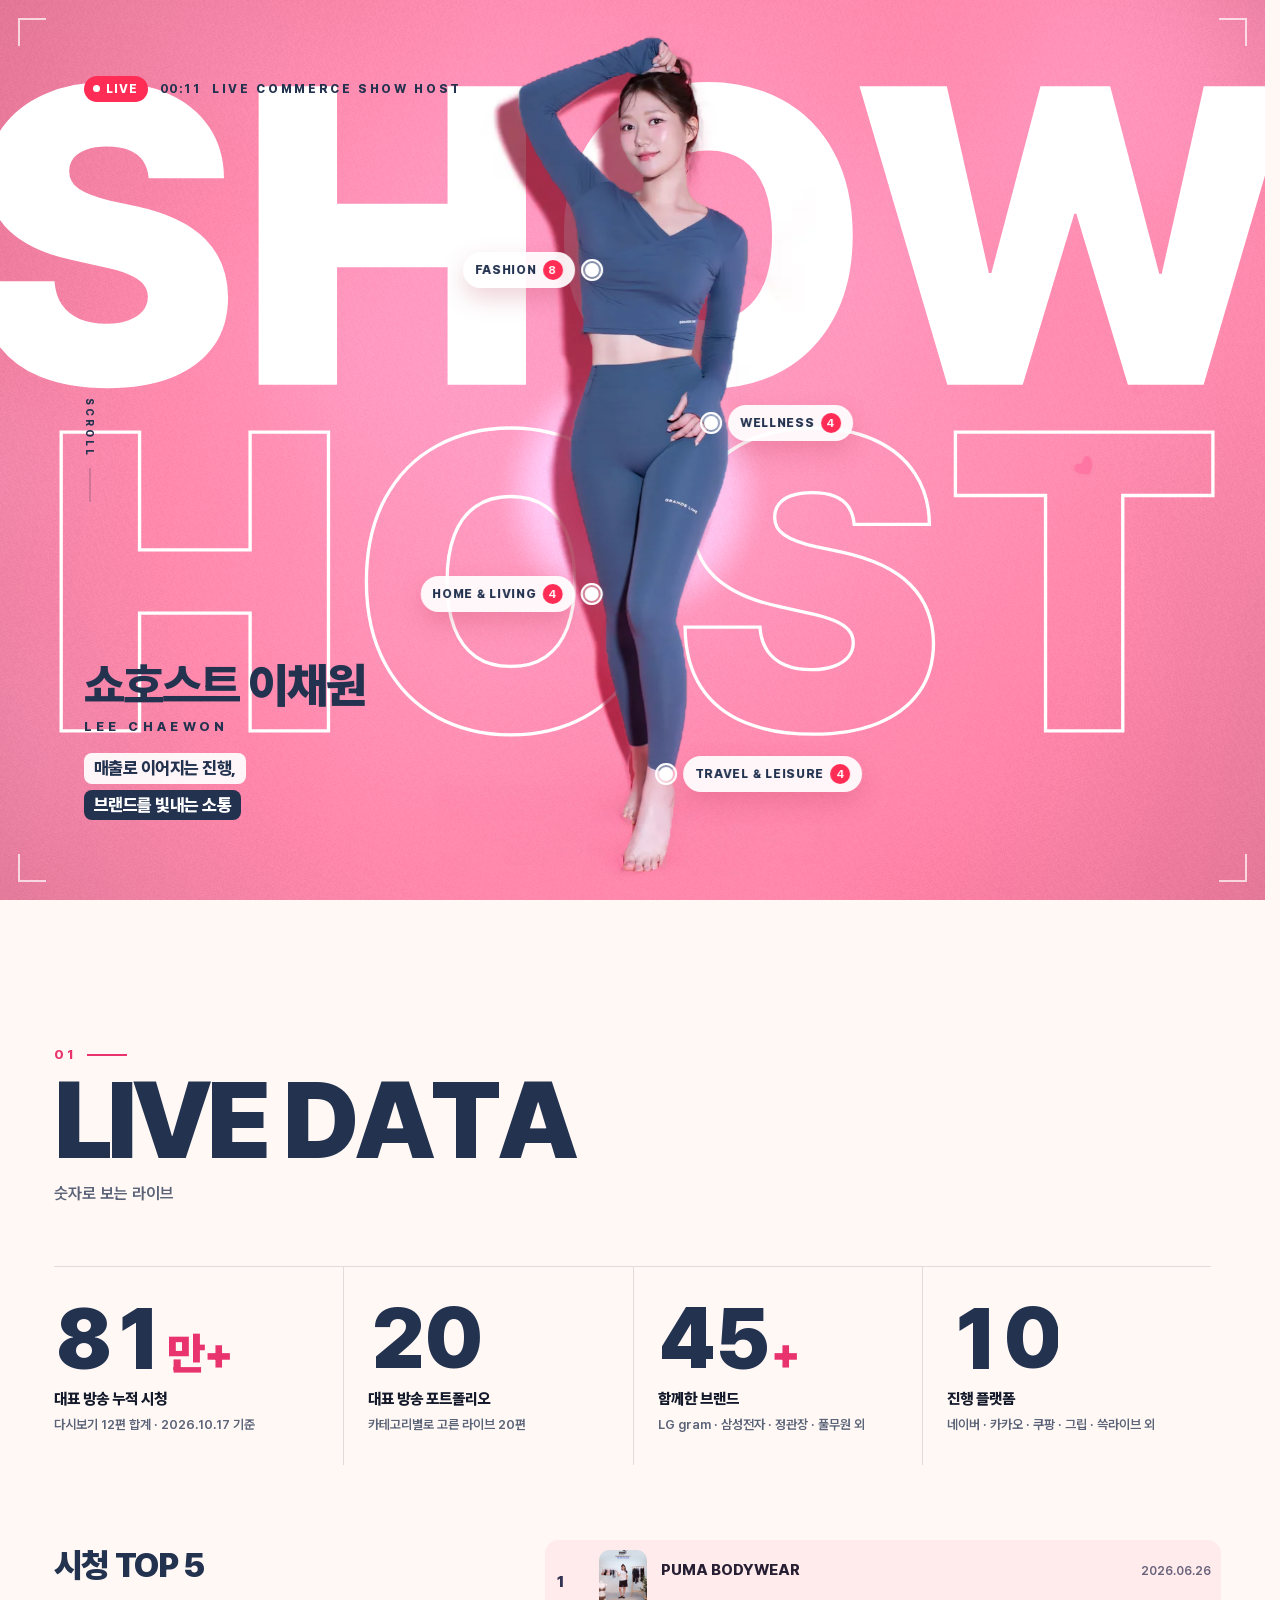
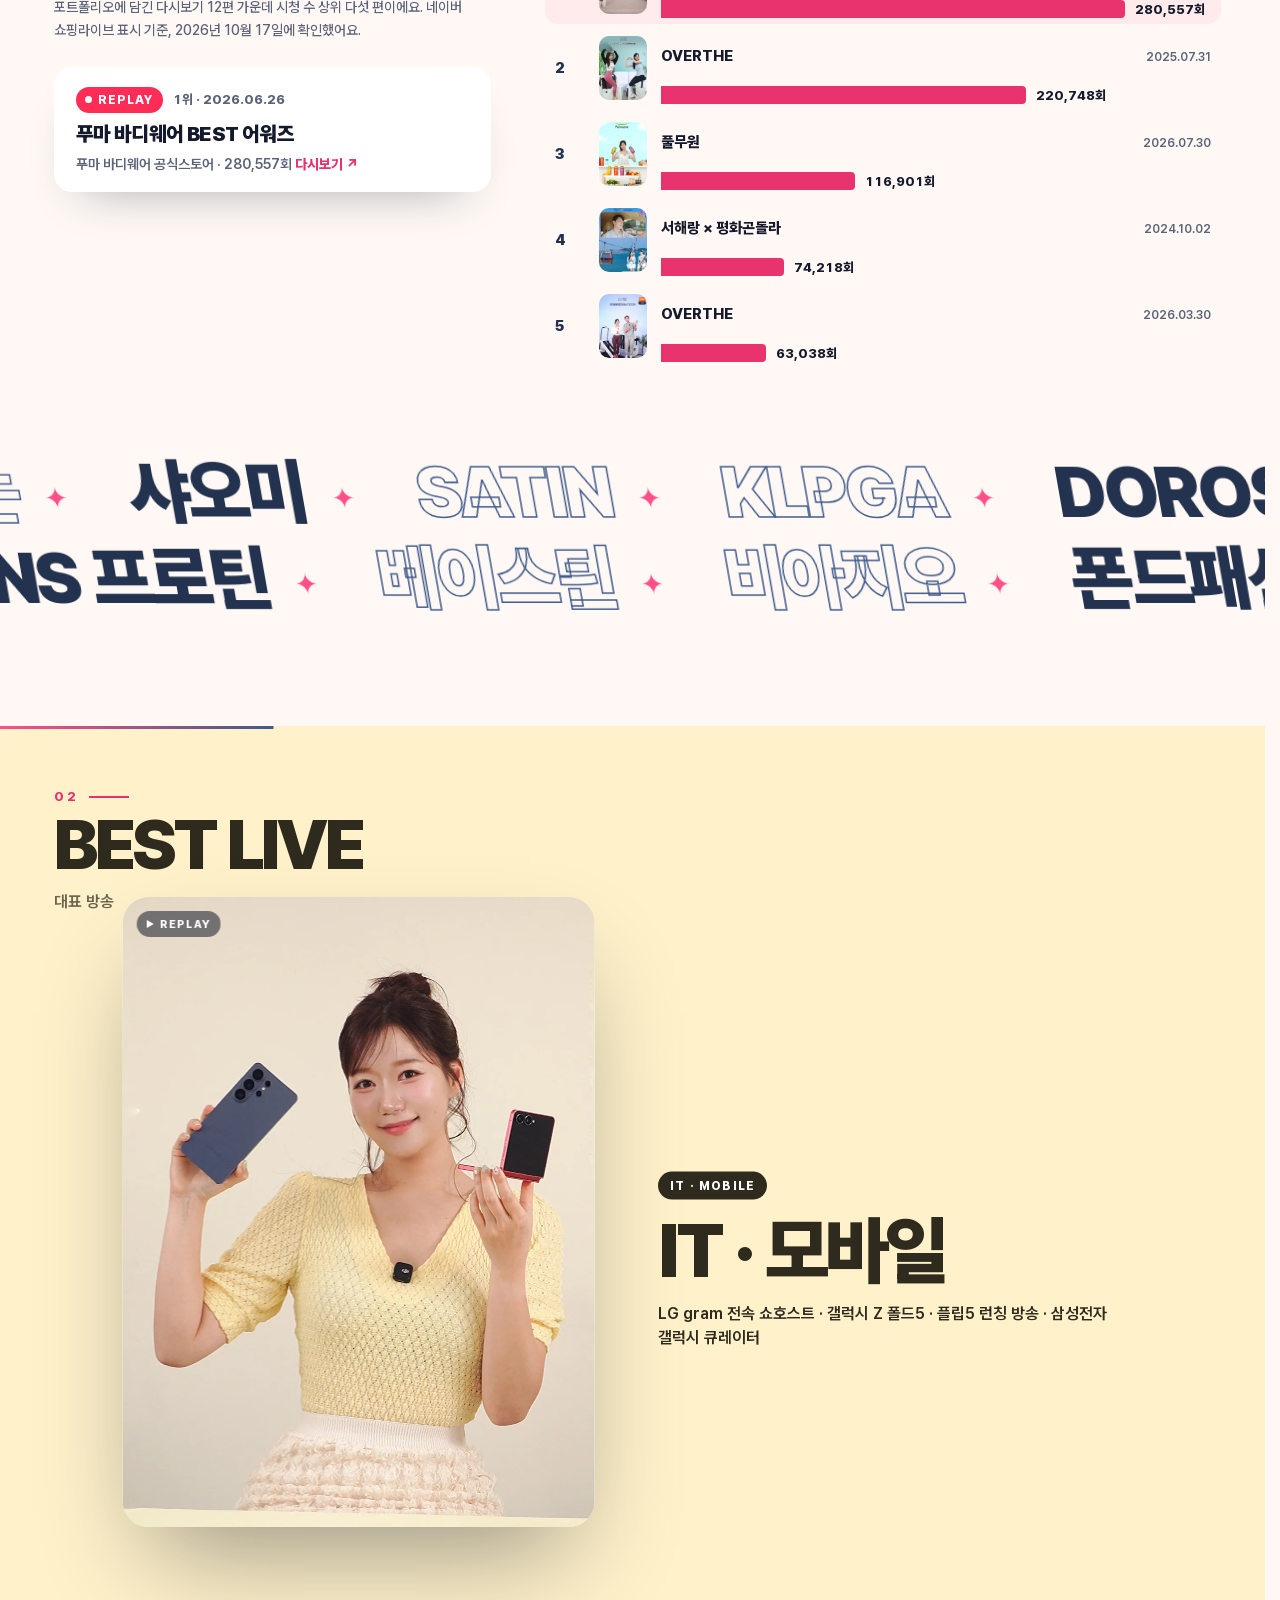
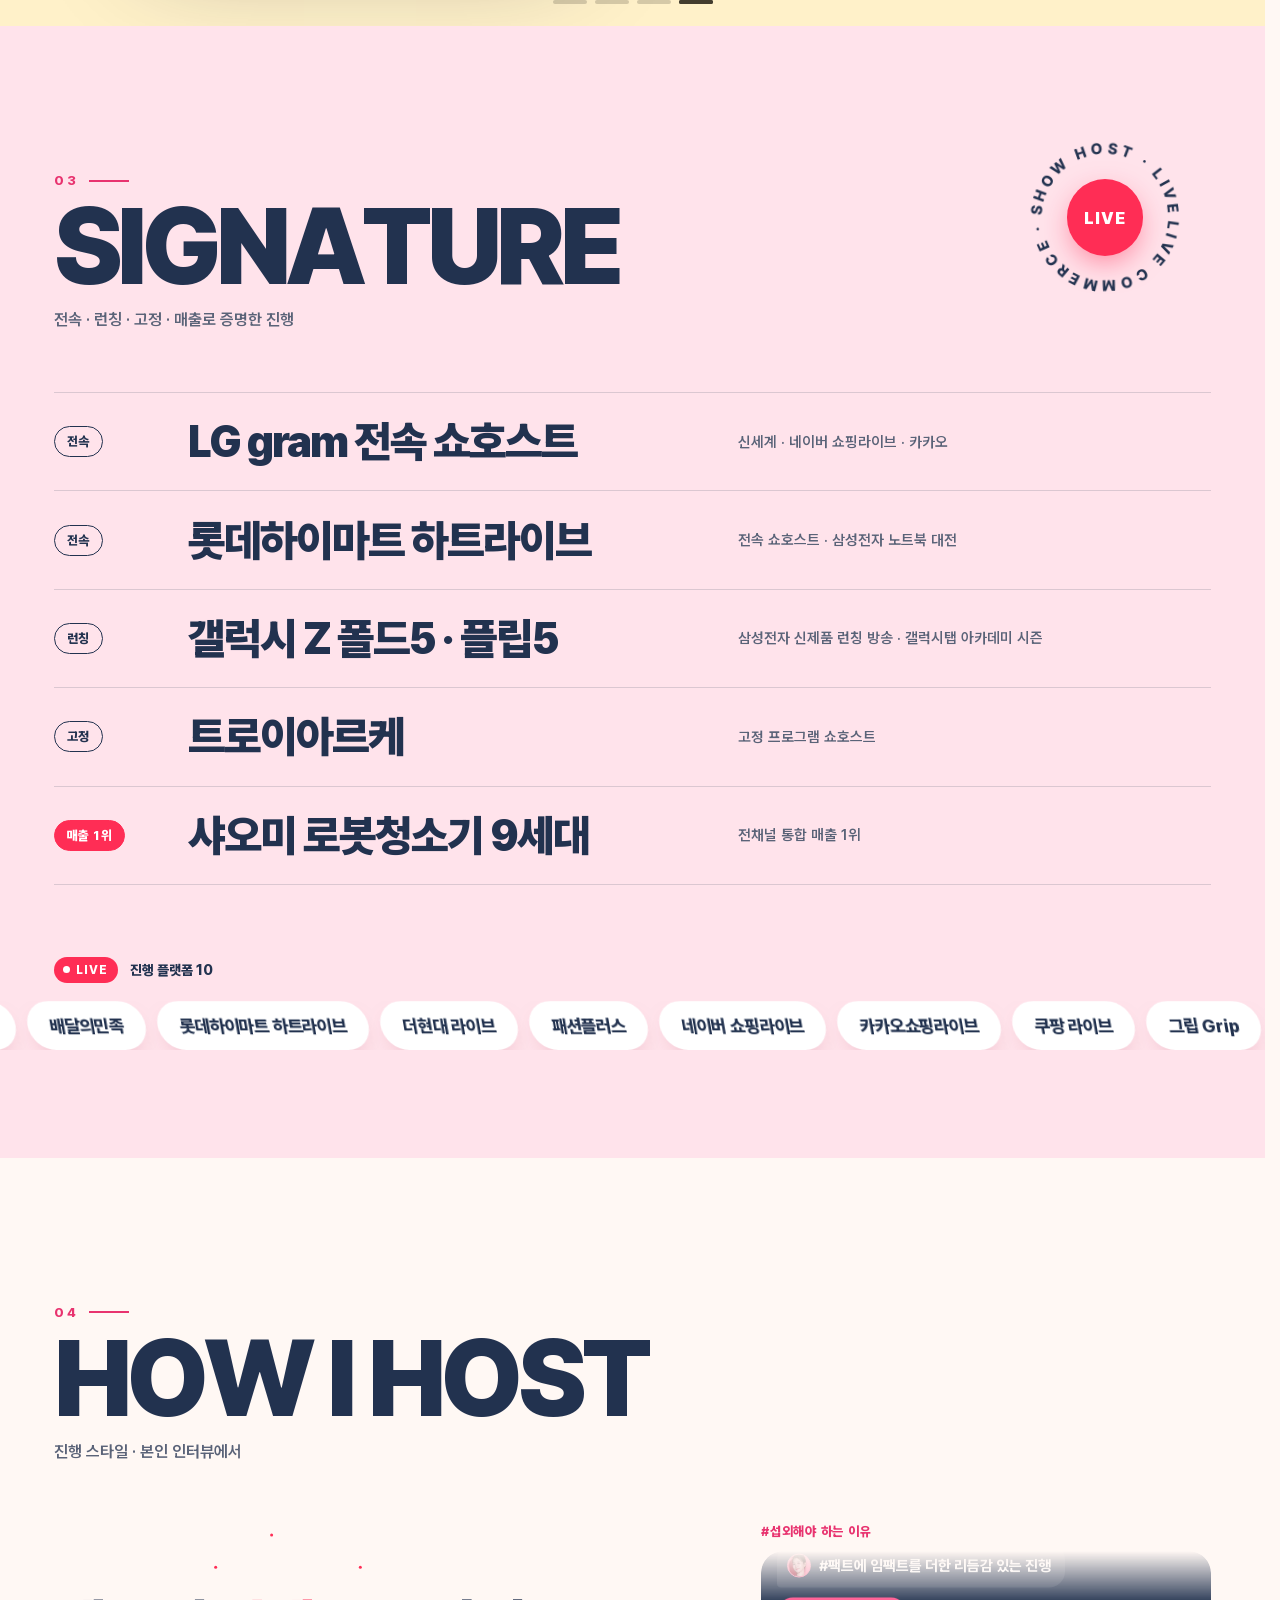
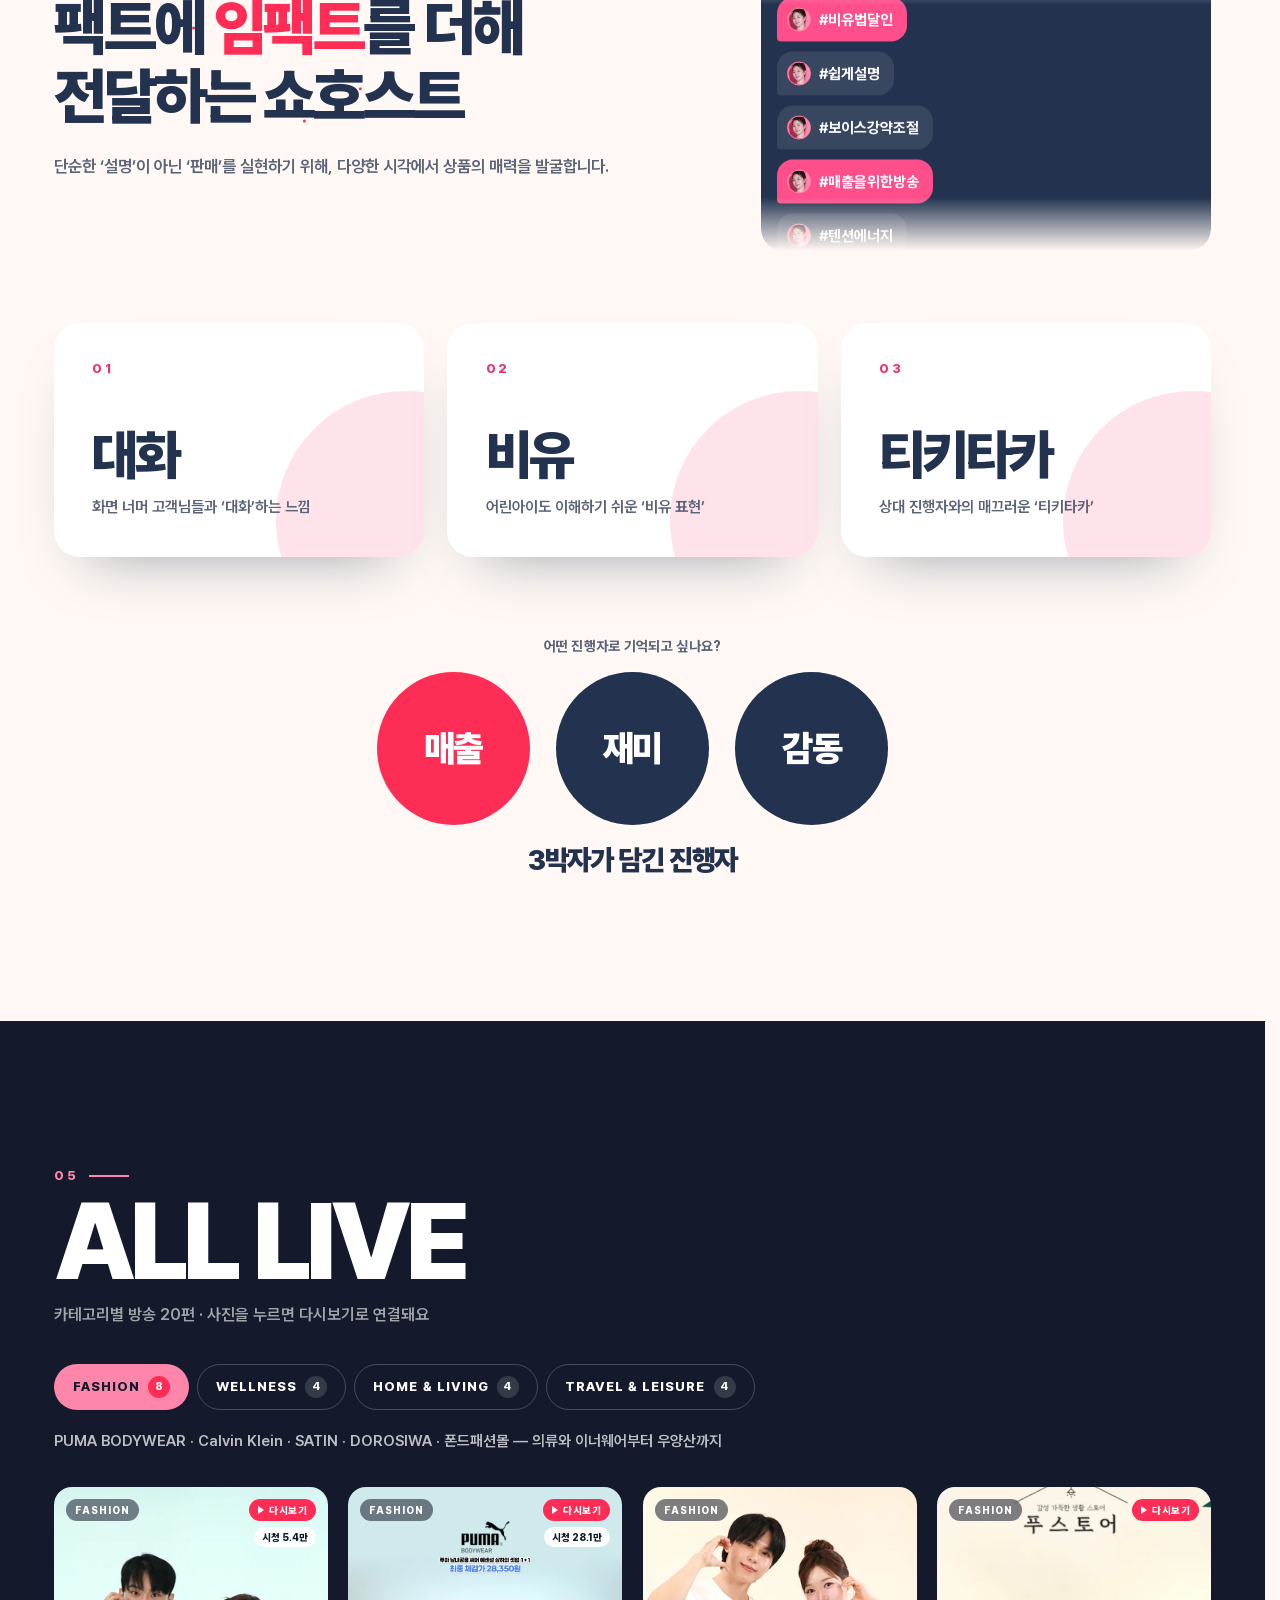
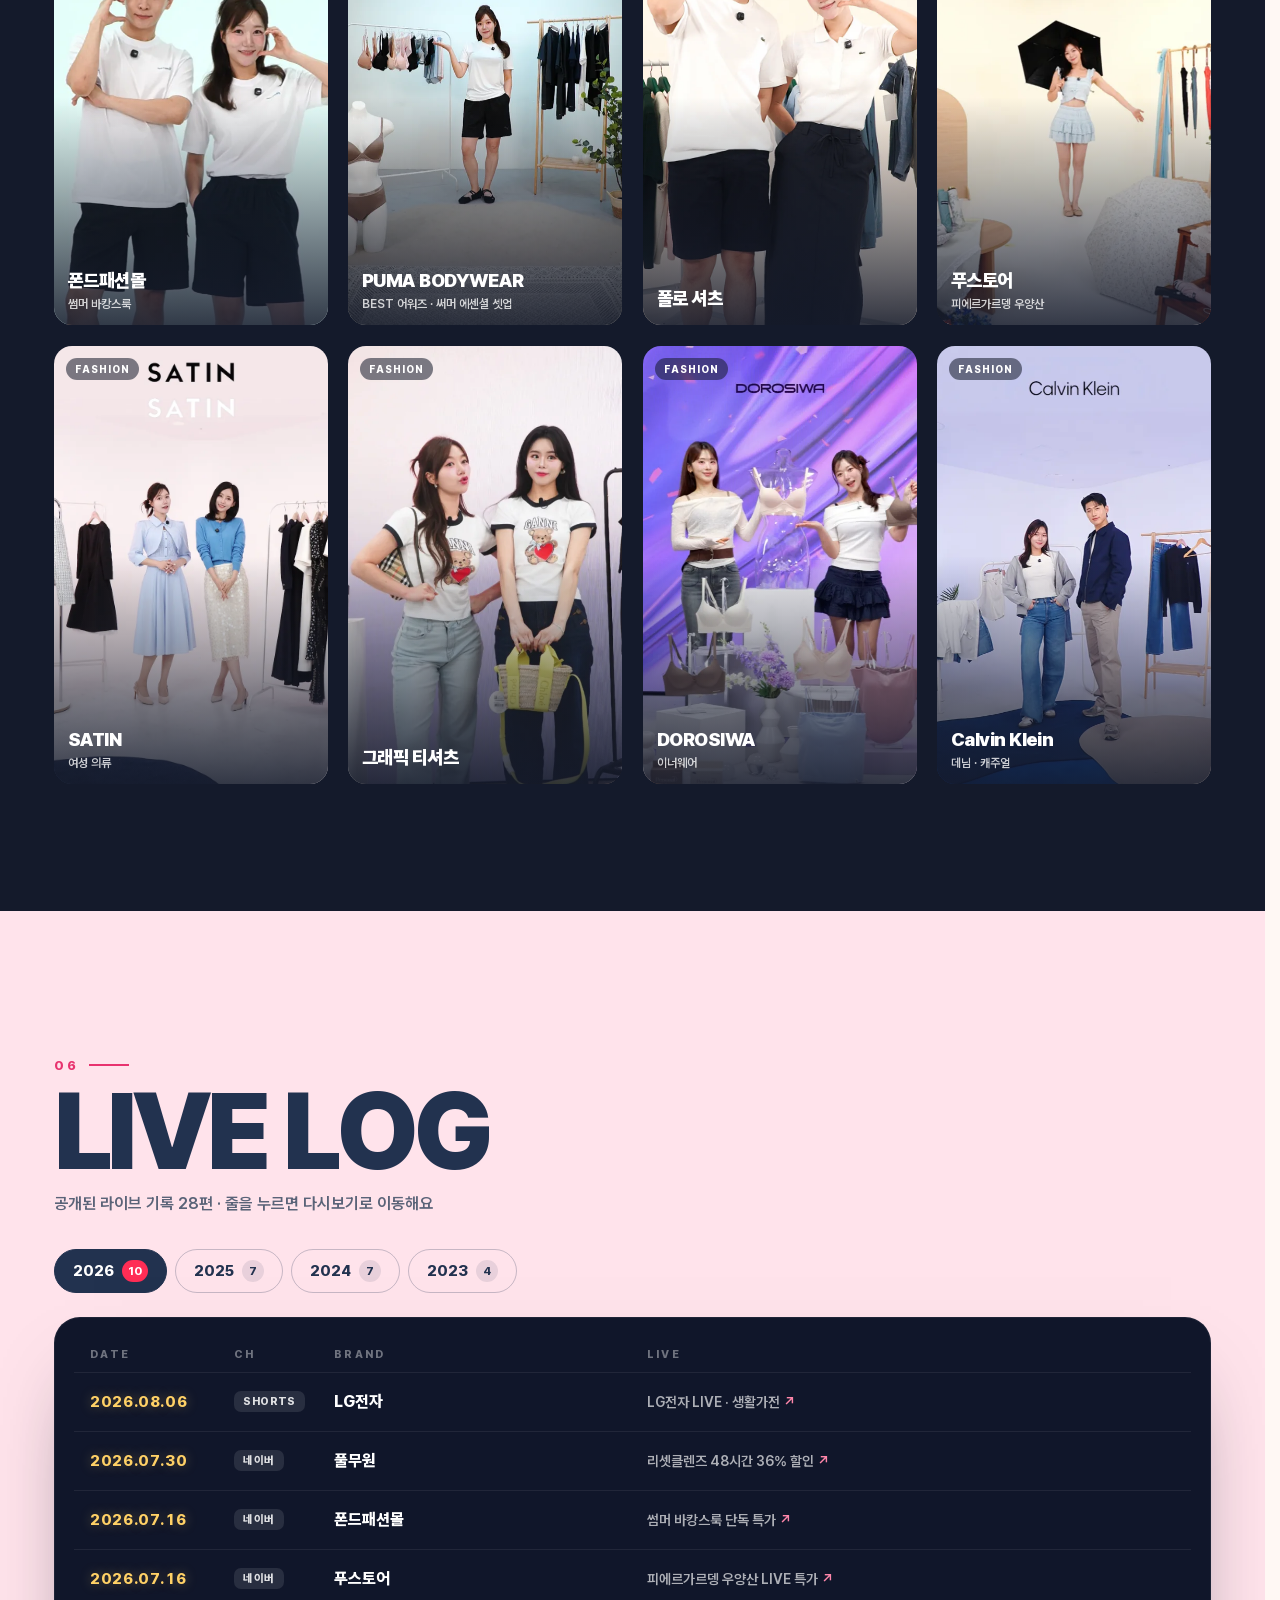
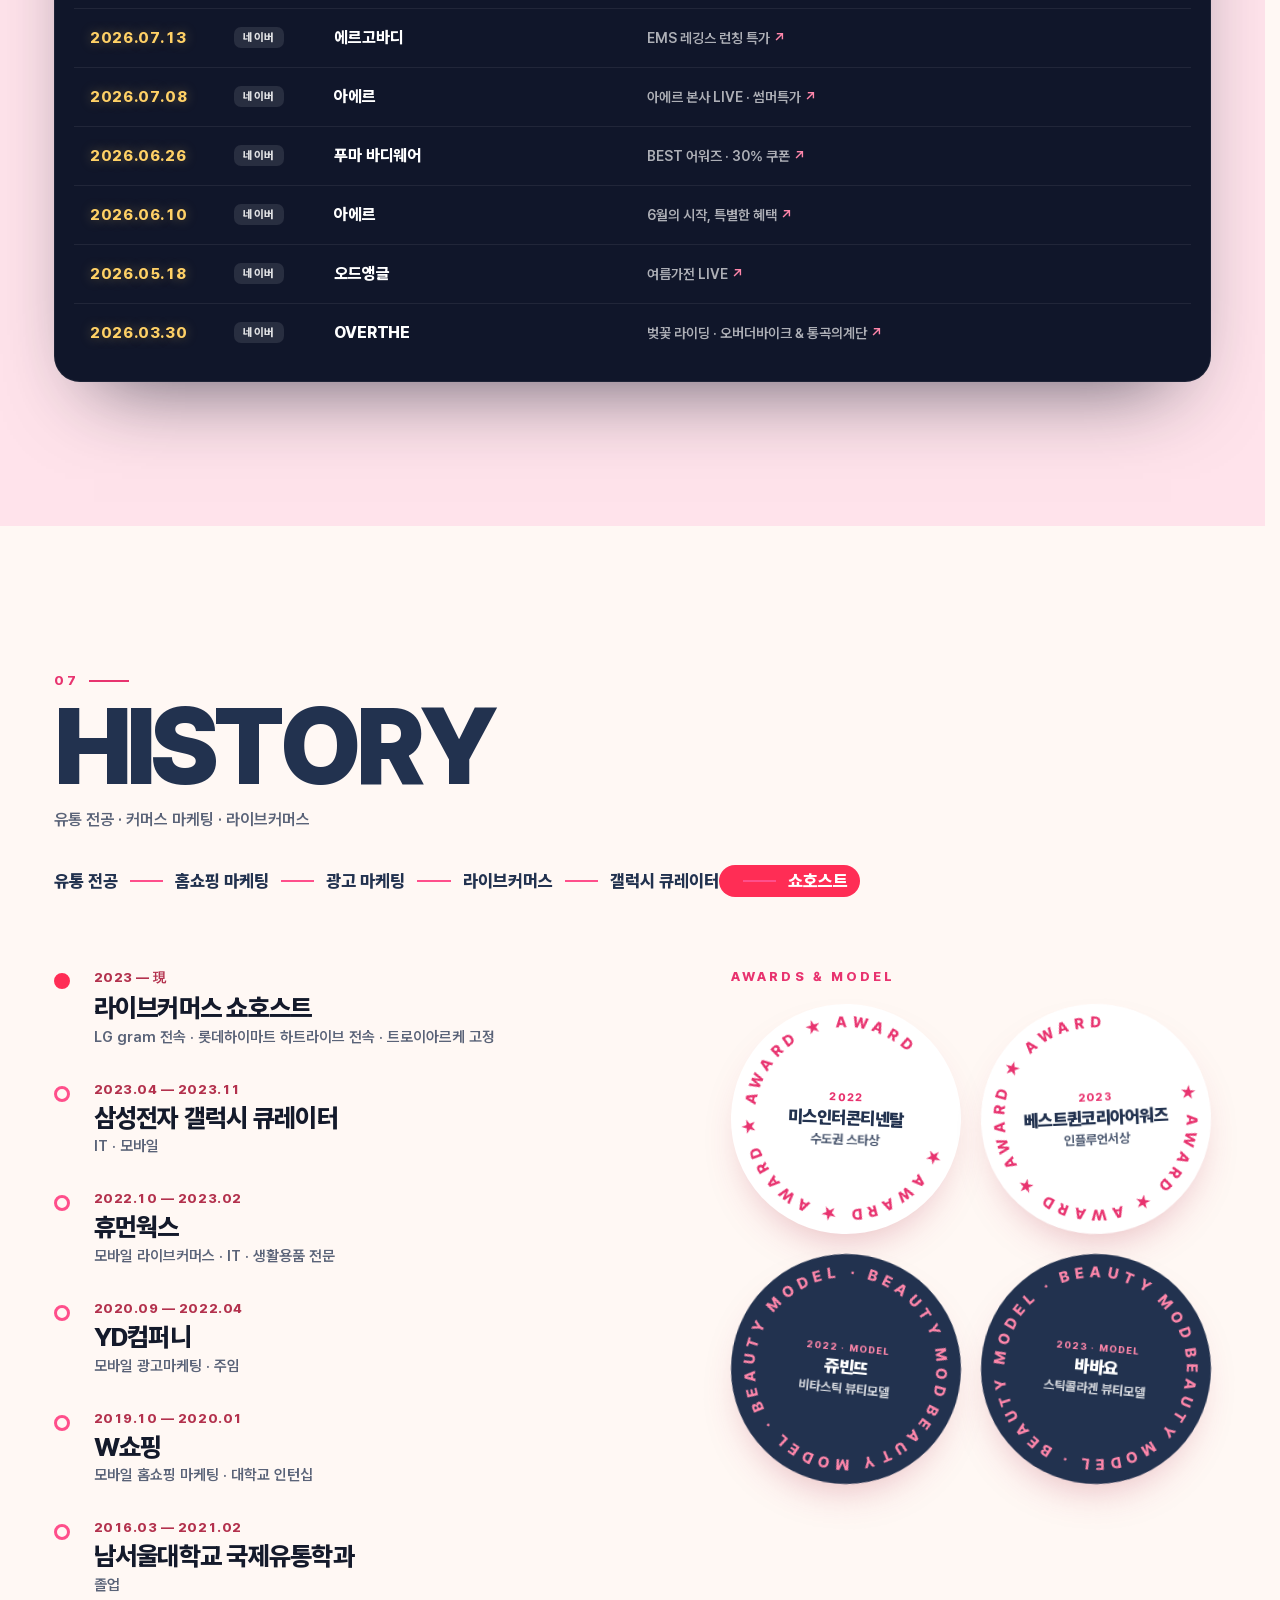
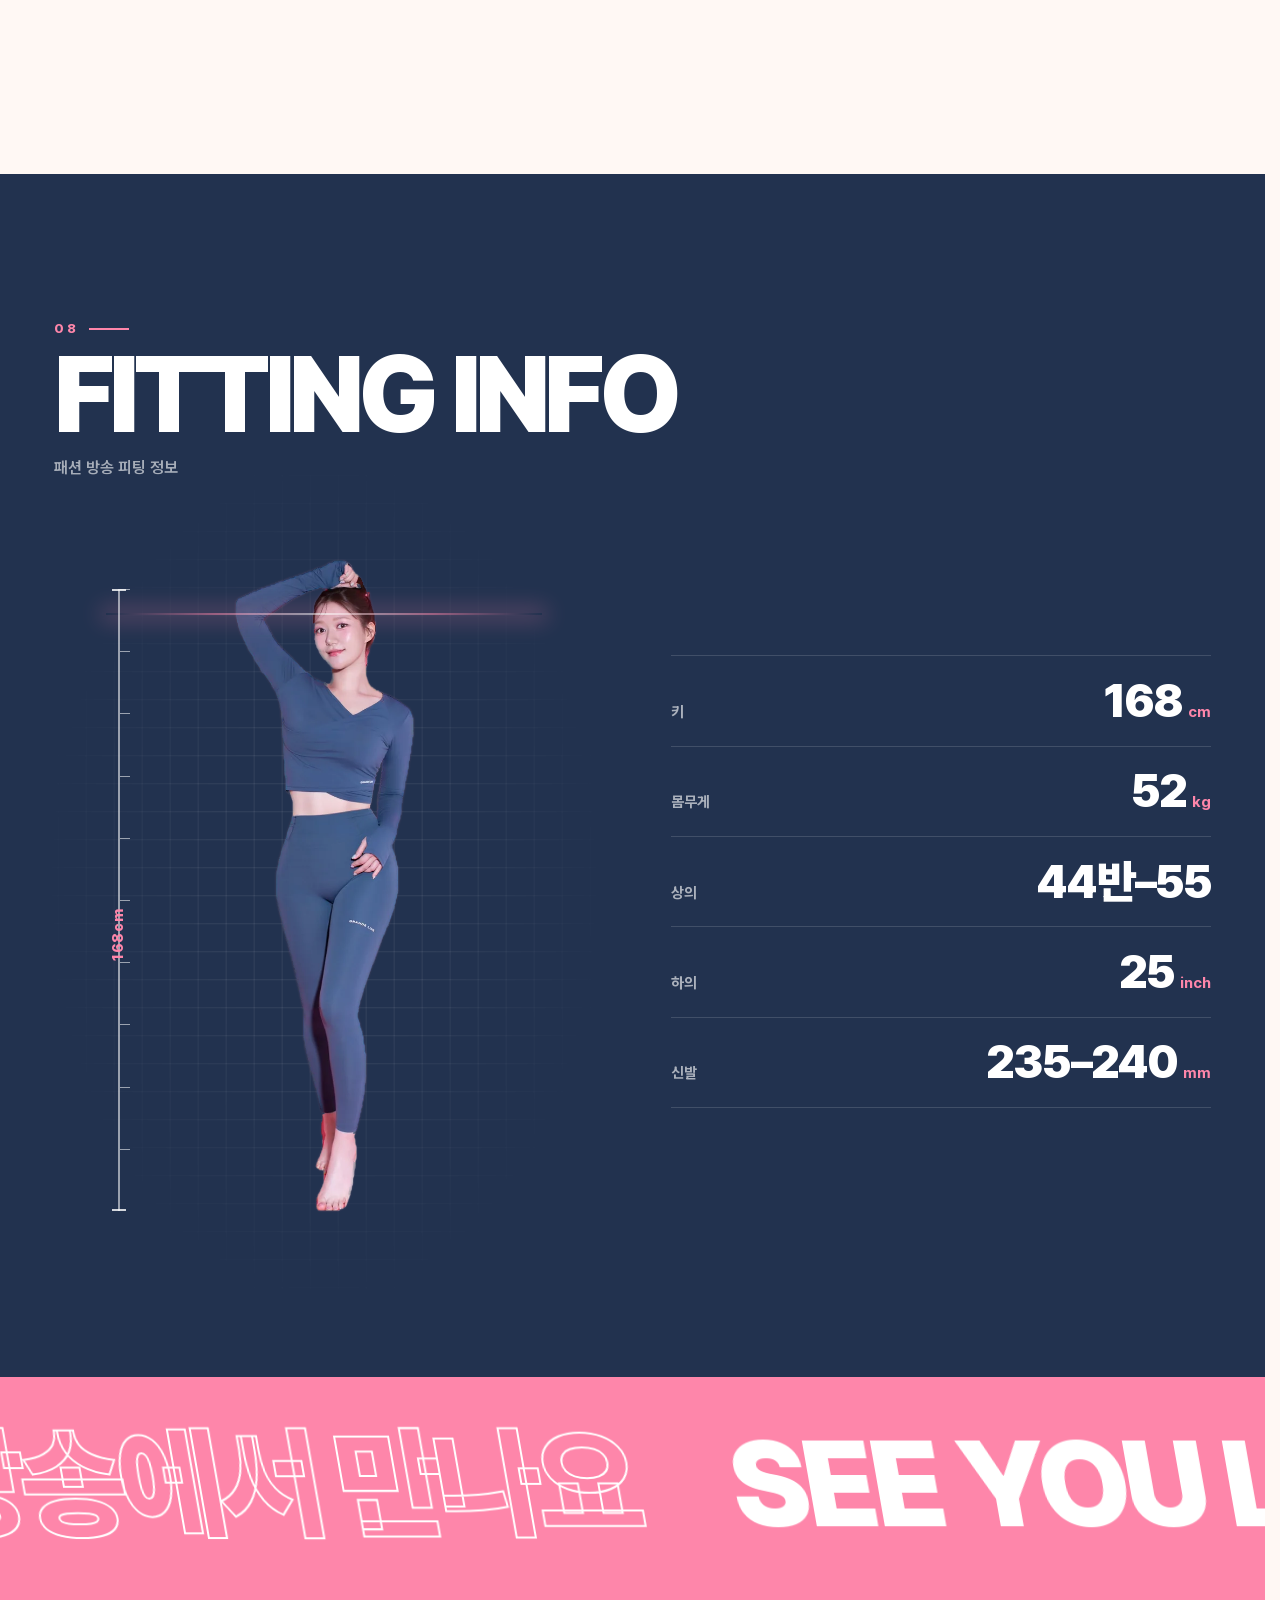
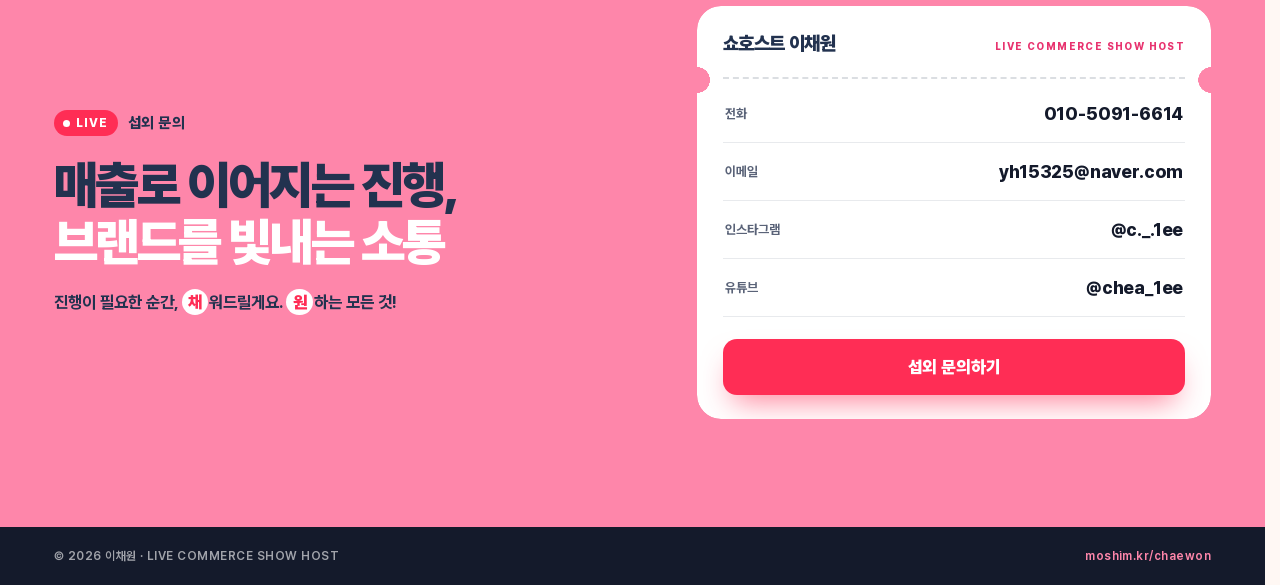
==== commit 7ff1be8a: "Drop the ON AIR naming so the page stands apart from the ON AIR site Sections are now LIVE DATA, BES" ====
--- a/chaewon/index.html
+++ b/chaewon/index.html
@@ -45,8 +45,8 @@
 
 <main>
 
-  <!-- ON AIR: hero, then the same shot becomes a live stream on a phone -->
-  <section id="onair" class="onair scene" aria-label="쇼호스트 이채원 소개">
+  <!-- HERO: the shot becomes a live stream on a phone -->
+  <section id="hero" class="hero scene" aria-label="쇼호스트 이채원 소개">
     <div class="stage">
       <canvas class="stage-gl" aria-hidden="true"></canvas>
       <div class="stage-type" aria-hidden="true">
@@ -109,11 +109,11 @@
     <div class="scroll-cue" aria-hidden="true"><span>SCROLL</span><i></i></div>
   </section>
 
-  <!-- 01 ON AIR DATA -->
+  <!-- 01 LIVE DATA -->
   <section id="data" class="data">
     <div class="sec-head">
       <p class="sec-no">01</p>
-      <h2 class="sec-title" data-split>ON AIR DATA</h2>
+      <h2 class="sec-title" data-split>LIVE DATA</h2>
       <p class="sec-sub">숫자로 보는 라이브</p>
     </div>
     <ul class="stats">
@@ -170,13 +170,13 @@
     </div>
   </section>
 
-  <!-- 02 BEST ON AIR: one gesture per broadcast -->
+  <!-- 02 BEST LIVE: one gesture per broadcast -->
   <section id="best" class="best scene" aria-label="대표 방송">
     <div class="best-bg" aria-hidden="true"></div>
     <p class="best-word" aria-hidden="true"></p>
     <div class="sec-head best-head">
       <p class="sec-no">02</p>
-      <h2 class="sec-title" data-split>BEST ON AIR</h2>
+      <h2 class="sec-title" data-split>BEST LIVE</h2>
       <p class="sec-sub">대표 방송</p>
     </div>
     <div class="best-frame">
@@ -219,7 +219,7 @@
 
   <!-- 03 SIGNATURE -->
   <section id="signature" class="sig">
-    <div class="sig-sticker" aria-hidden="true"><svg viewBox="0 0 100 100"><defs><path id="stk" d="M50,50 m-38,0 a38,38 0 1,1 76,0 a38,38 0 1,1 -76,0"/></defs><text><textPath href="#stk">ON AIR · LIVE COMMERCE · ON AIR · LIVE COMMERCE · </textPath></text></svg><b>LIVE</b></div>
+    <div class="sig-sticker" aria-hidden="true"><svg viewBox="0 0 100 100"><defs><path id="stk" d="M50,50 m-38,0 a38,38 0 1,1 76,0 a38,38 0 1,1 -76,0"/></defs><text><textPath href="#stk">LIVE COMMERCE · SHOW HOST · LIVE COMMERCE · SHOW HOST · </textPath></text></svg><b>LIVE</b></div>
     <div class="sec-head">
       <p class="sec-no">03</p>
       <h2 class="sec-title" data-split>SIGNATURE</h2>
@@ -233,7 +233,7 @@
       <li class="sig-row sig-row--hot"><span class="sig-tag">매출 1위</span><b class="sig-main">샤오미 로봇청소기 9세대</b><span class="sig-sub">전채널 통합 매출 1위</span></li>
     </ol>
     <div class="platforms">
-      <p class="platforms-label"><span class="live-pill"><i></i>ON AIR</span> 진행 플랫폼 10</p>
+      <p class="platforms-label"><span class="live-pill"><i></i>LIVE</span> 진행 플랫폼 10</p>
       <div class="platforms-row">
         <ul class="platforms-track">
           <li>네이버 쇼핑라이브</li><li>카카오쇼핑라이브</li><li>쿠팡 라이브</li><li>그립 Grip</li><li>신세계 쓱라이브</li><li>롯데 엘라이브</li><li>배달의민족</li><li>롯데하이마트 하트라이브</li><li>더현대 라이브</li><li>패션플러스</li>
@@ -325,11 +325,11 @@
     </div>
   </section>
 
-  <!-- 06 ON AIR LOG -->
+  <!-- 06 LIVE LOG -->
   <section id="log" class="log">
     <div class="sec-head">
       <p class="sec-no">06</p>
-      <h2 class="sec-title" data-split>ON AIR LOG</h2>
+      <h2 class="sec-title" data-split>LIVE LOG</h2>
       <p class="sec-sub">공개된 라이브 기록 28편 · 줄을 누르면 다시보기로 이동해요</p>
     </div>
     <div class="years" role="tablist" aria-label="연도">
@@ -456,7 +456,7 @@
 
   <!-- CONTACT -->
   <section id="contact" class="contact">
-    <div class="contact-marquee" aria-hidden="true"><p><span>SEE YOU ON AIR</span><span>다음 방송에서 만나요</span><span>SEE YOU ON AIR</span><span>다음 방송에서 만나요</span></p></div>
+    <div class="contact-marquee" aria-hidden="true"><p><span>SEE YOU LIVE</span><span>다음 방송에서 만나요</span><span>SEE YOU LIVE</span><span>다음 방송에서 만나요</span></p></div>
     <div class="contact-in">
       <div class="contact-copy">
         <p class="contact-kicker"><span class="live-pill"><i></i>LIVE</span> 섭외 문의</p>
--- a/chaewon/css/style.css
+++ b/chaewon/css/style.css
@@ -120,9 +120,9 @@
 .cursor.is-label .cursor-ring b { opacity: 1; }
 .cursor.is-down .cursor-ring { scale: .85; }
 
-/* ---------- ON AIR (hero → phone) ---------- */
-
-.onair {
+/* ---------- HERO (shot → phone stream) ---------- */
+
+.hero {
   position: relative; height: 100vh; height: 100dvh; min-height: 520px;
   overflow: hidden; background: var(--pink); color: #fff;
   isolation: isolate;
@@ -332,7 +332,7 @@
 .brandwall-track li:nth-child(3n + 1) { color: var(--slate-deep); -webkit-text-stroke: 0; }
 .brandwall-track li::after { content: '✦'; display: inline-block; margin-left: .9em; font-size: .4em; vertical-align: middle; color: var(--pink-hot); -webkit-text-stroke: 0; }
 
-/* ---------- 02 BEST ON AIR ---------- */
+/* ---------- 02 BEST LIVE ---------- */
 
 .best {
   position: relative; height: 100vh; height: 100dvh; min-height: 560px; overflow: hidden;
@@ -593,7 +593,7 @@
 .beats-a span::after { content: ''; position: absolute; inset: -6px; border-radius: 50%; border: 2px solid var(--pink-hot); opacity: 0; }
 .beats-s { margin: 18px 0 0; font-size: clamp(20px, 2.2vw, 32px); font-weight: 900; letter-spacing: -.04em; color: var(--slate-deep); }
 
-/* ---------- 06 ON AIR LOG ---------- */
+/* ---------- 06 LIVE LOG ---------- */
 
 .log { position: relative; padding: clamp(96px, 16vh, 180px) var(--pad); background: var(--blush); }
 .years { display: flex; flex-wrap: wrap; gap: 8px; margin-top: 36px; }
@@ -620,11 +620,11 @@
 
 /* ---------- stacked layouts (phones and portrait tablets) ---------- */
 
-.onair.is-stacked .statement { left: var(--pad); right: var(--pad); top: auto; bottom: calc(var(--pad) + 10px); transform: none; }
-.onair.is-stacked .statement-kicker { margin-bottom: 10px; font-size: 14px; }
-.onair.is-stacked .statement-title { font-size: clamp(26px, 6.8vw, 44px); }
-.onair.is-stacked .statement-cats { margin-top: 16px; gap: 6px; }
-.onair.is-stacked .statement-cats li { padding: 6px 10px; font-size: 10px; }
+.hero.is-stacked .statement { left: var(--pad); right: var(--pad); top: auto; bottom: calc(var(--pad) + 10px); transform: none; }
+.hero.is-stacked .statement-kicker { margin-bottom: 10px; font-size: 14px; }
+.hero.is-stacked .statement-title { font-size: clamp(26px, 6.8vw, 44px); }
+.hero.is-stacked .statement-cats { margin-top: 16px; gap: 6px; }
+.hero.is-stacked .statement-cats li { padding: 6px 10px; font-size: 10px; }
 
 @media (max-width: 699px), (max-aspect-ratio: 9/10) {
   .best-head { top: calc(var(--pad) + 4px); }
@@ -677,7 +677,7 @@
 
 /* ---------- reduced motion / no JS: everything static and in flow ---------- */
 
-.rm .onair, .no-js .onair { height: auto; min-height: 0; display: flex; flex-direction: column; }
+.rm .hero, .no-js .hero { height: auto; min-height: 0; display: flex; flex-direction: column; }
 .rm .stage, .no-js .stage { position: relative; height: 100vh; height: 100svh; min-height: 560px; }
 .rm .phone, .no-js .phone, .rm .scroll-cue, .no-js .scroll-cue, .rm .hearts, .no-js .hearts { display: none; }
 .rm .hero-copy, .no-js .hero-copy { position: absolute; inset: 0; height: 100vh; height: 100svh; min-height: 560px; }
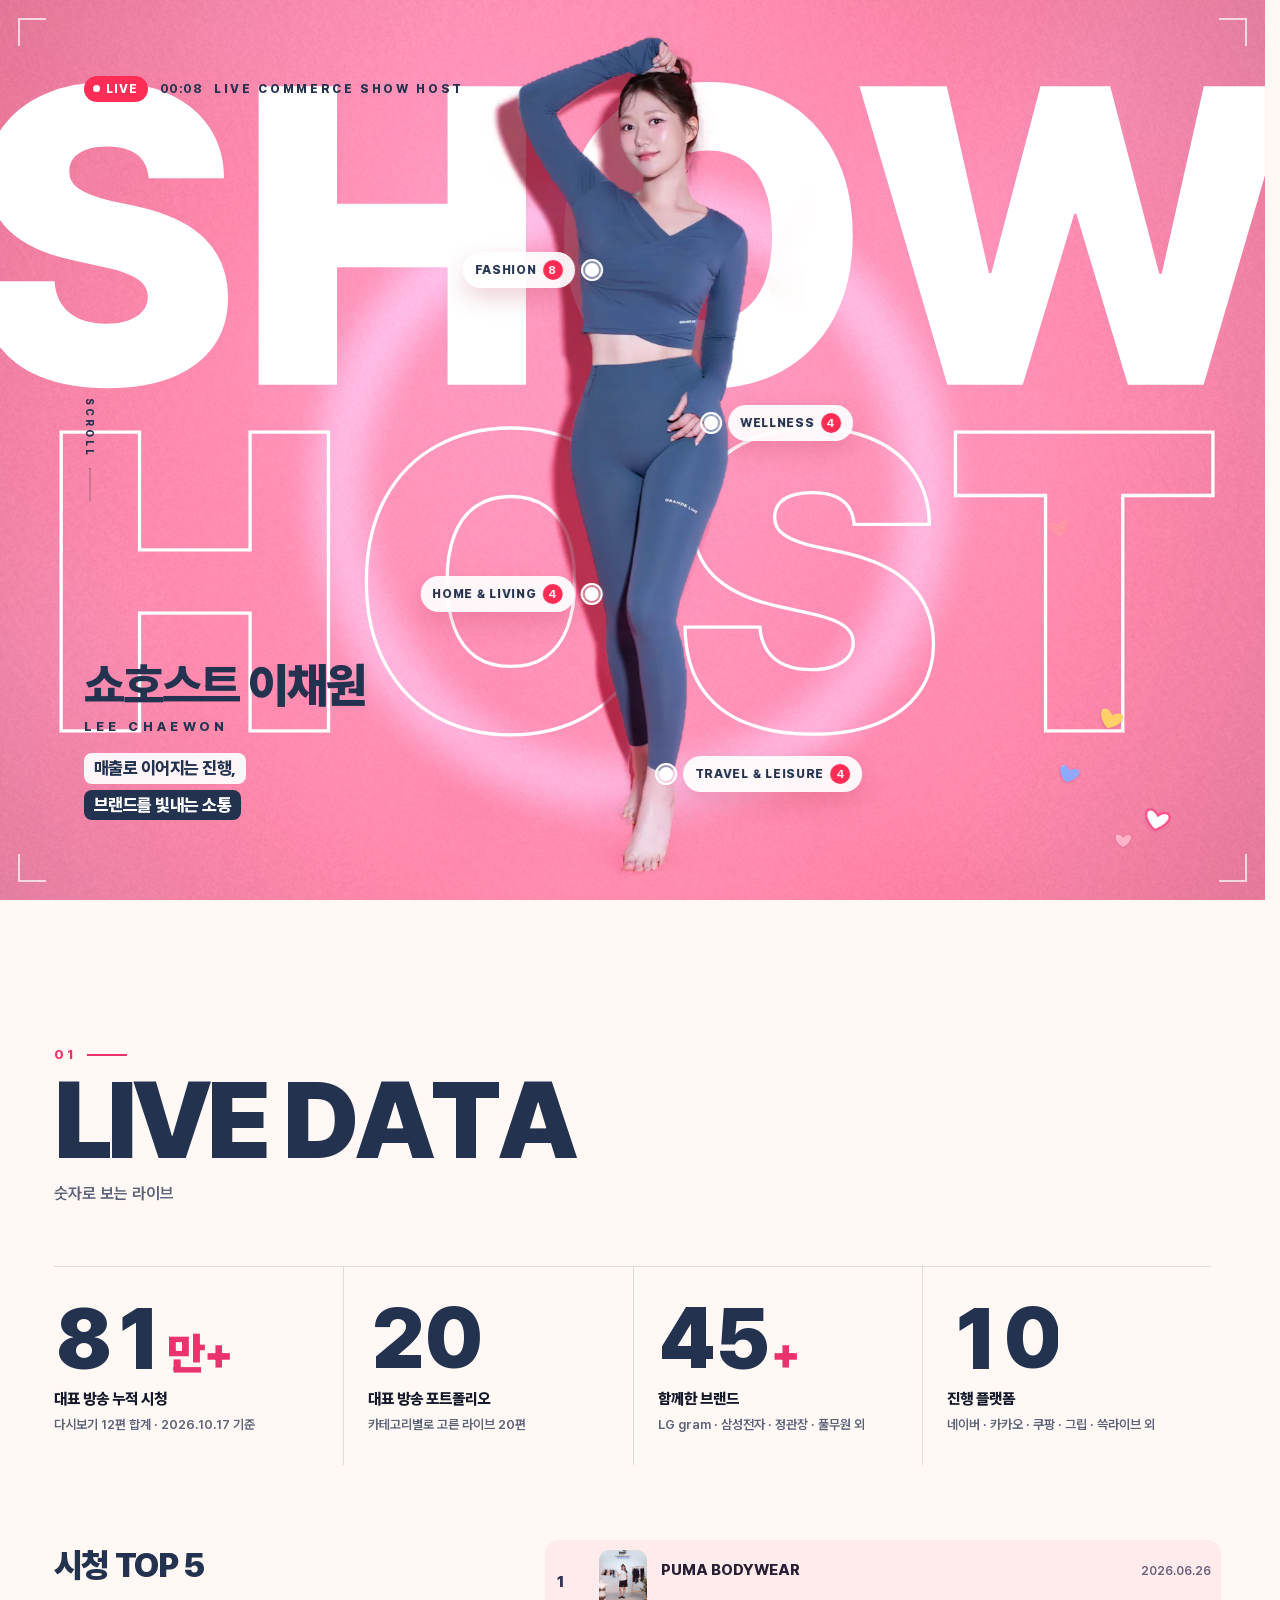
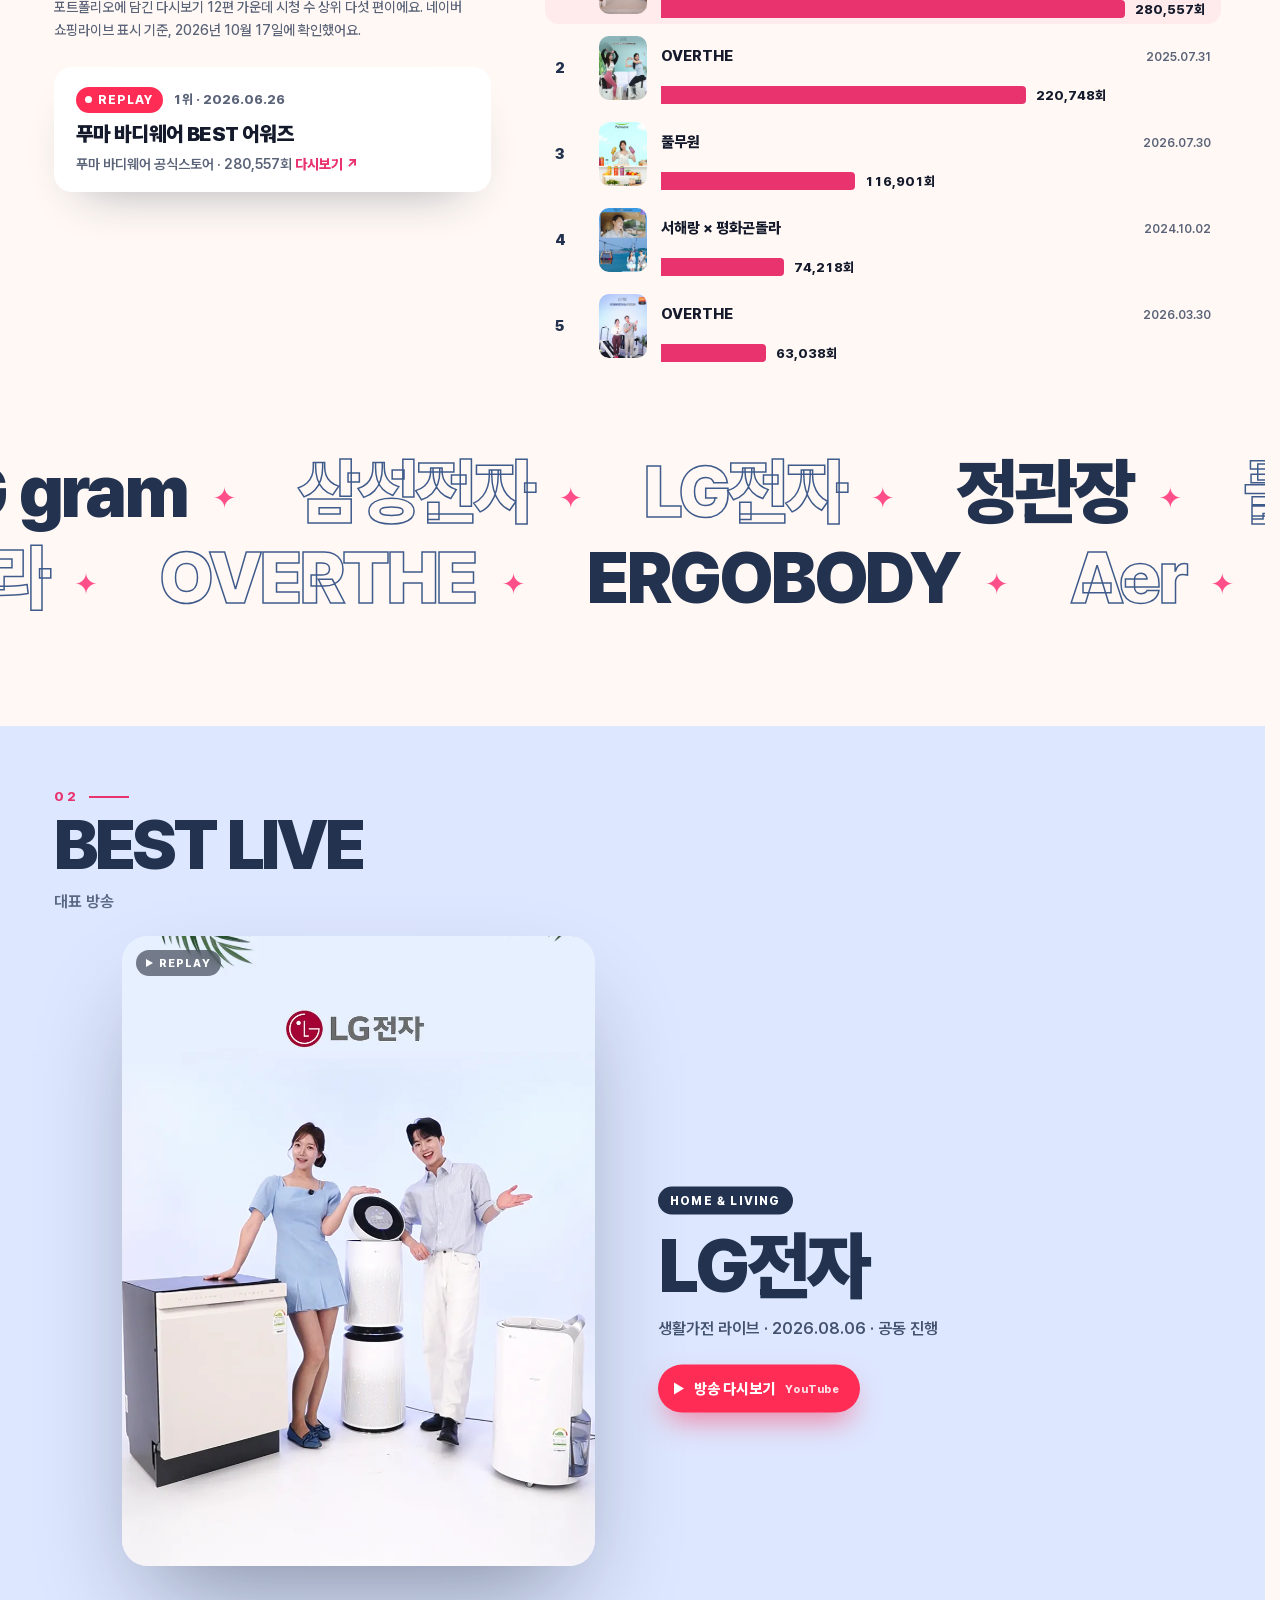
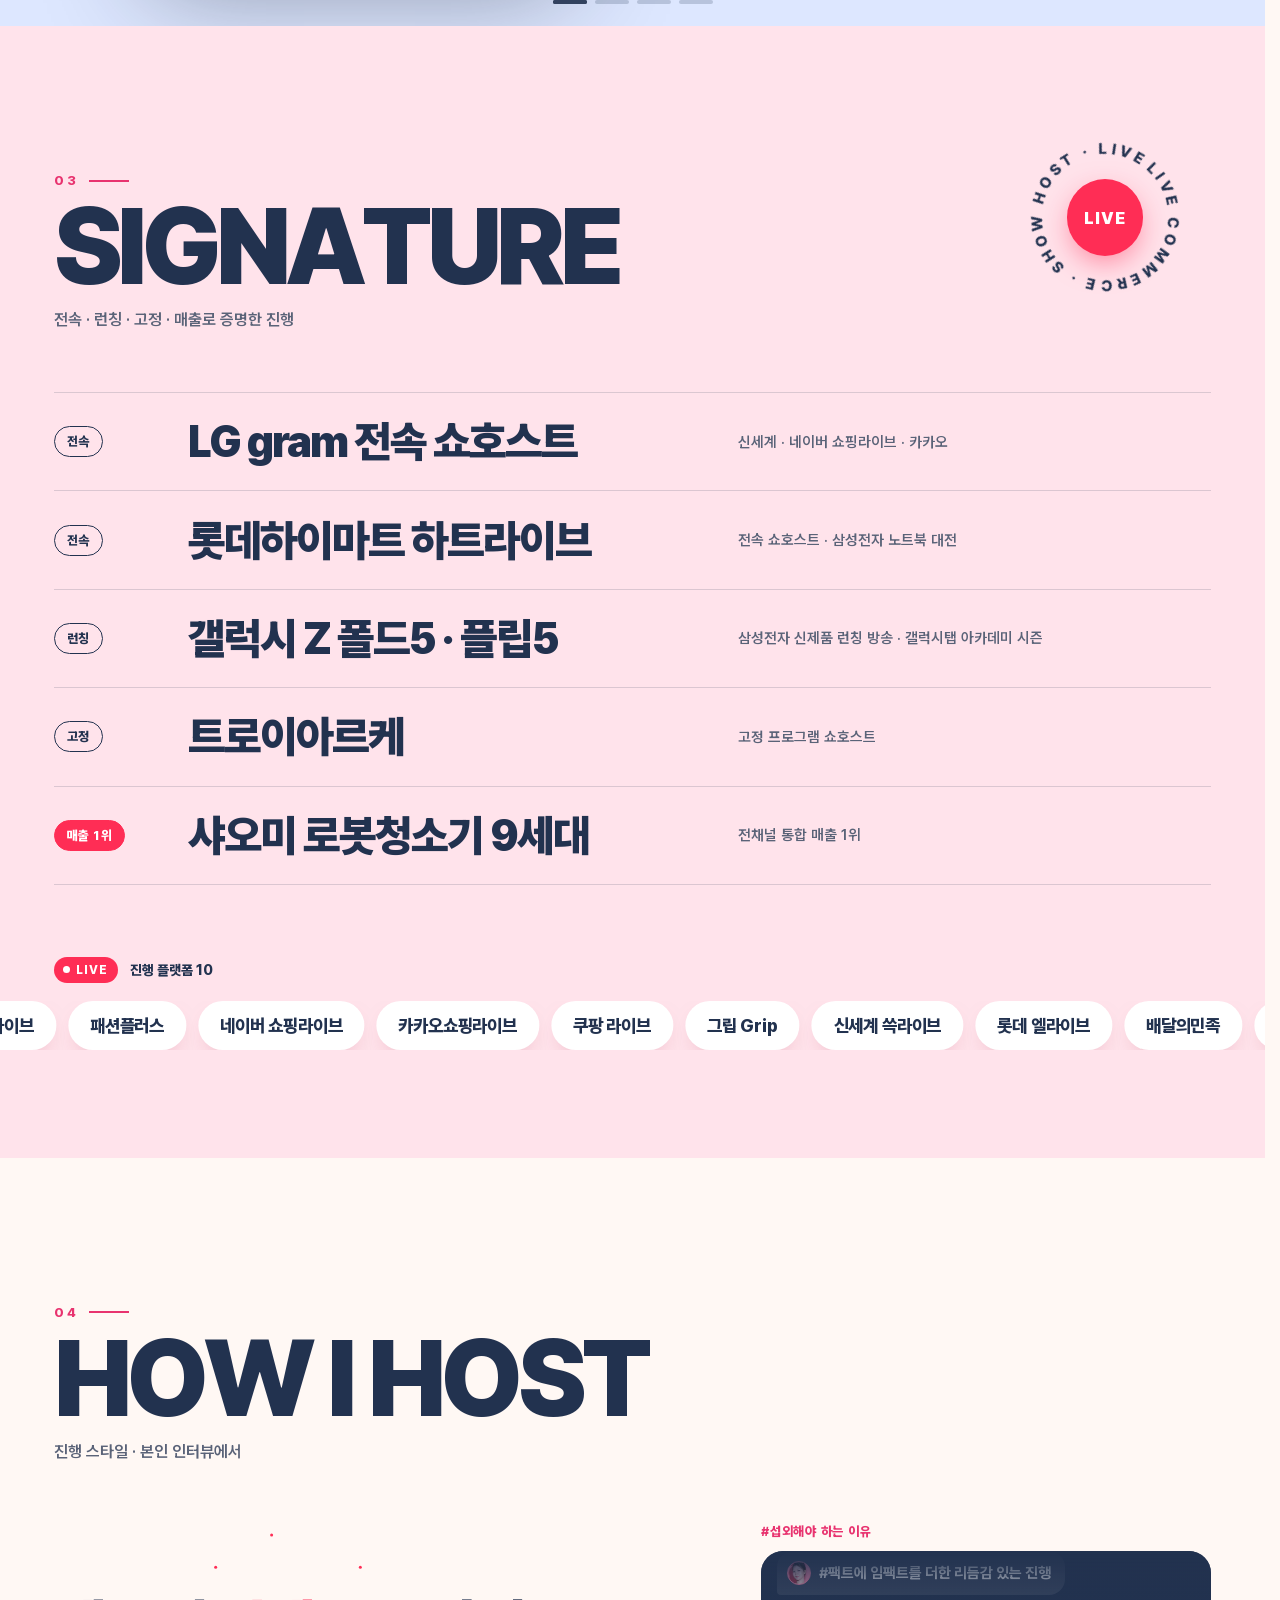
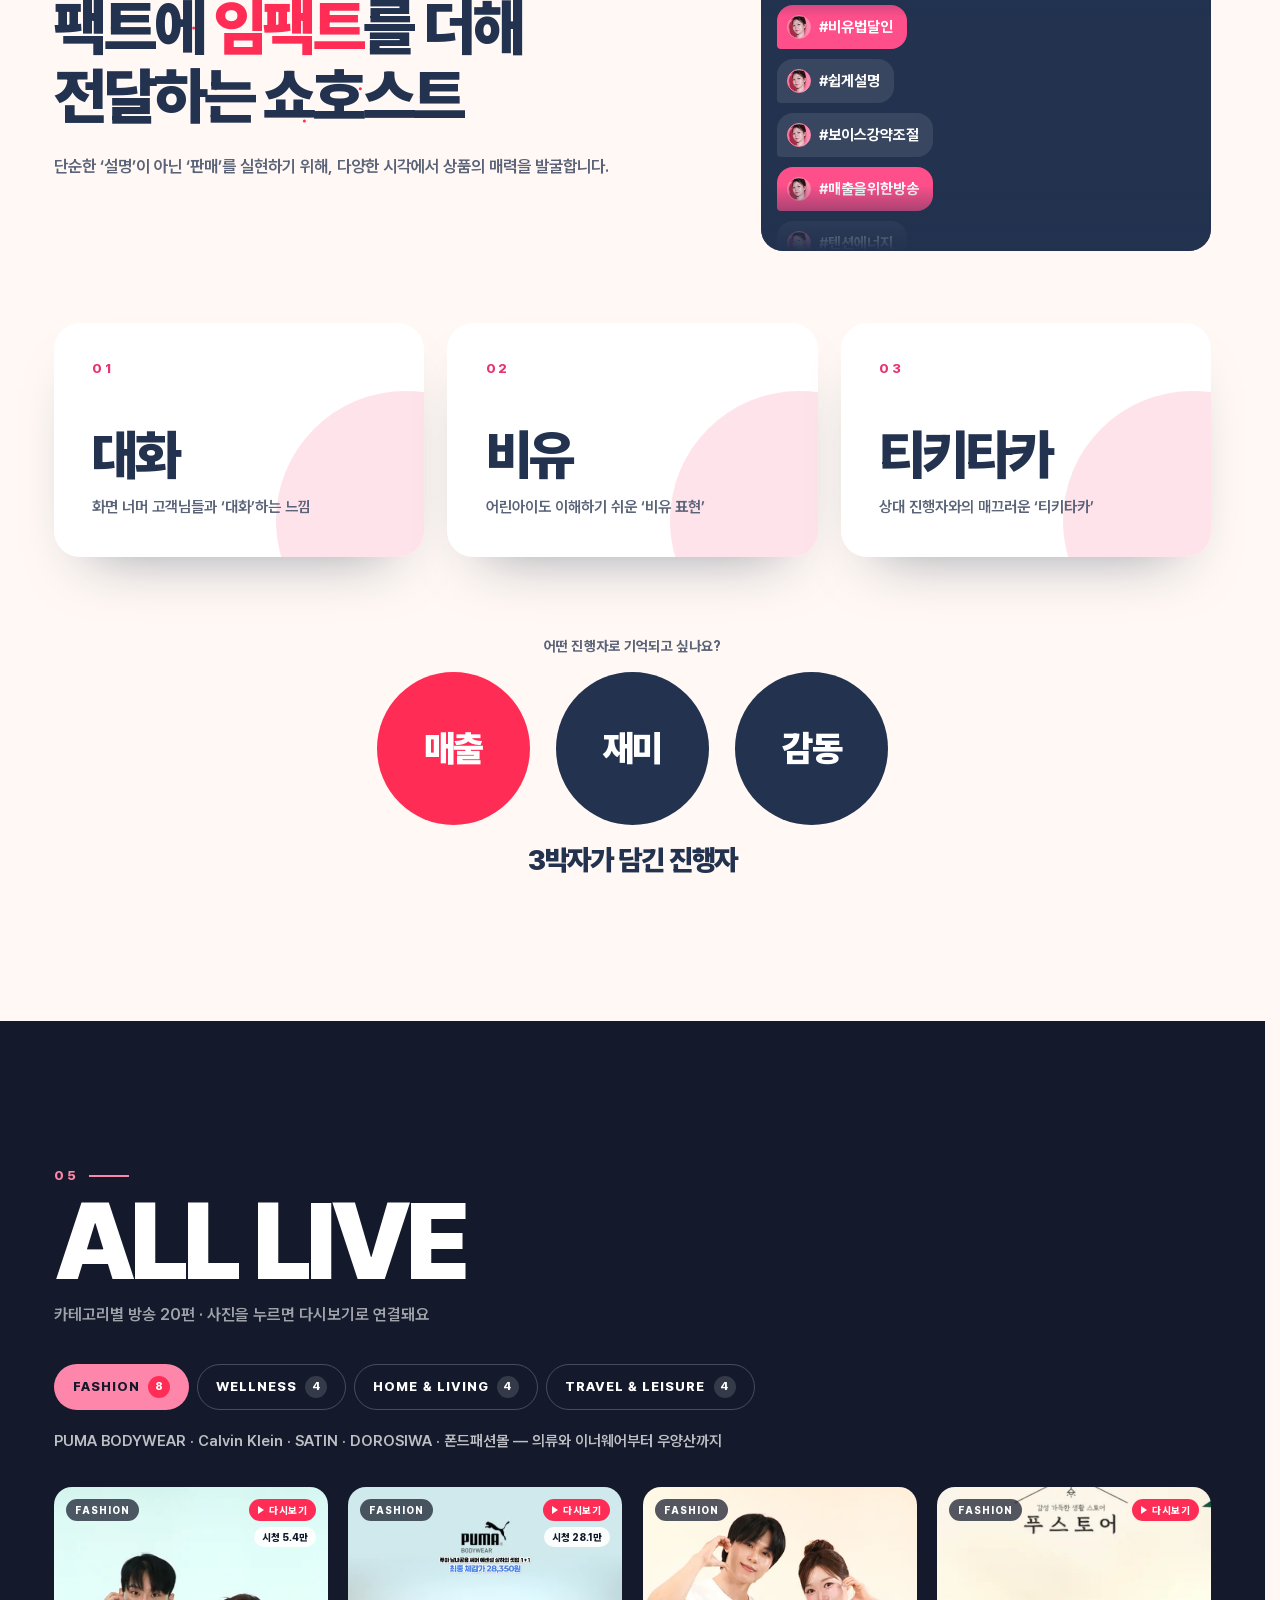
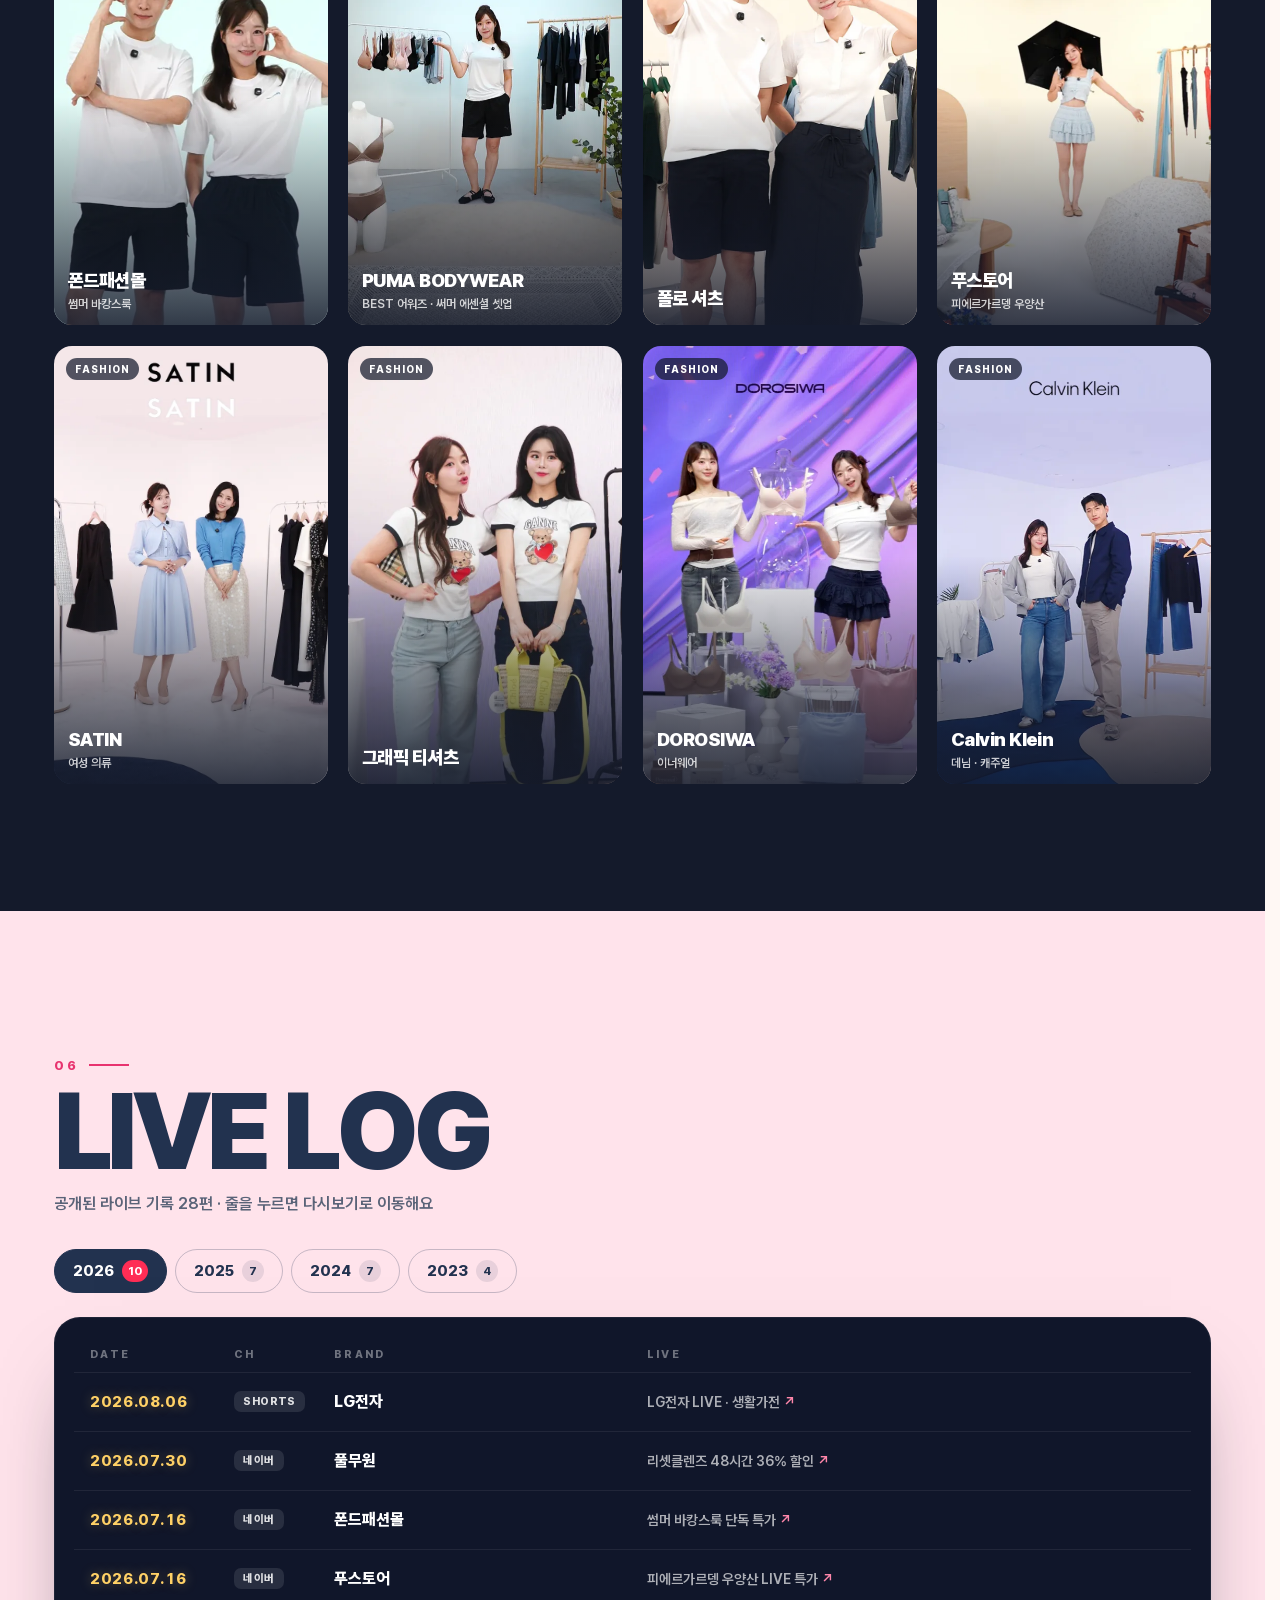
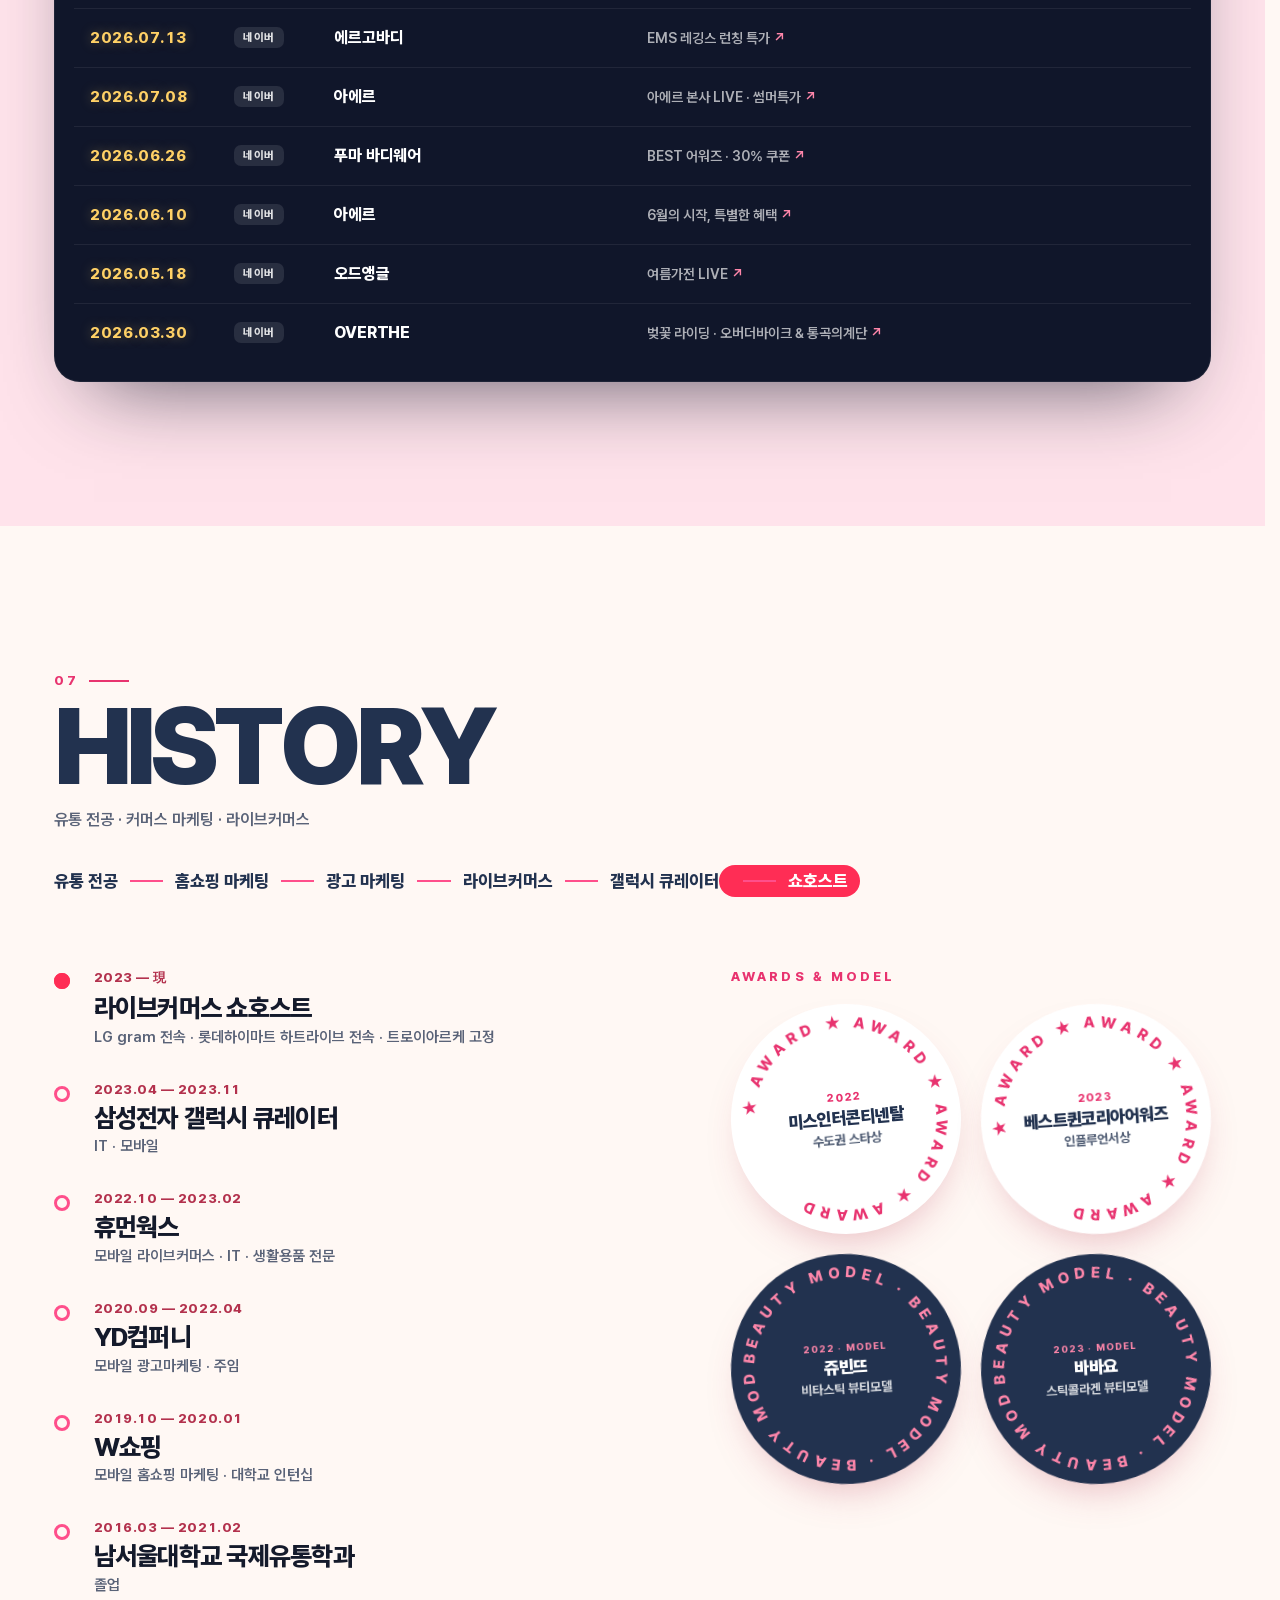
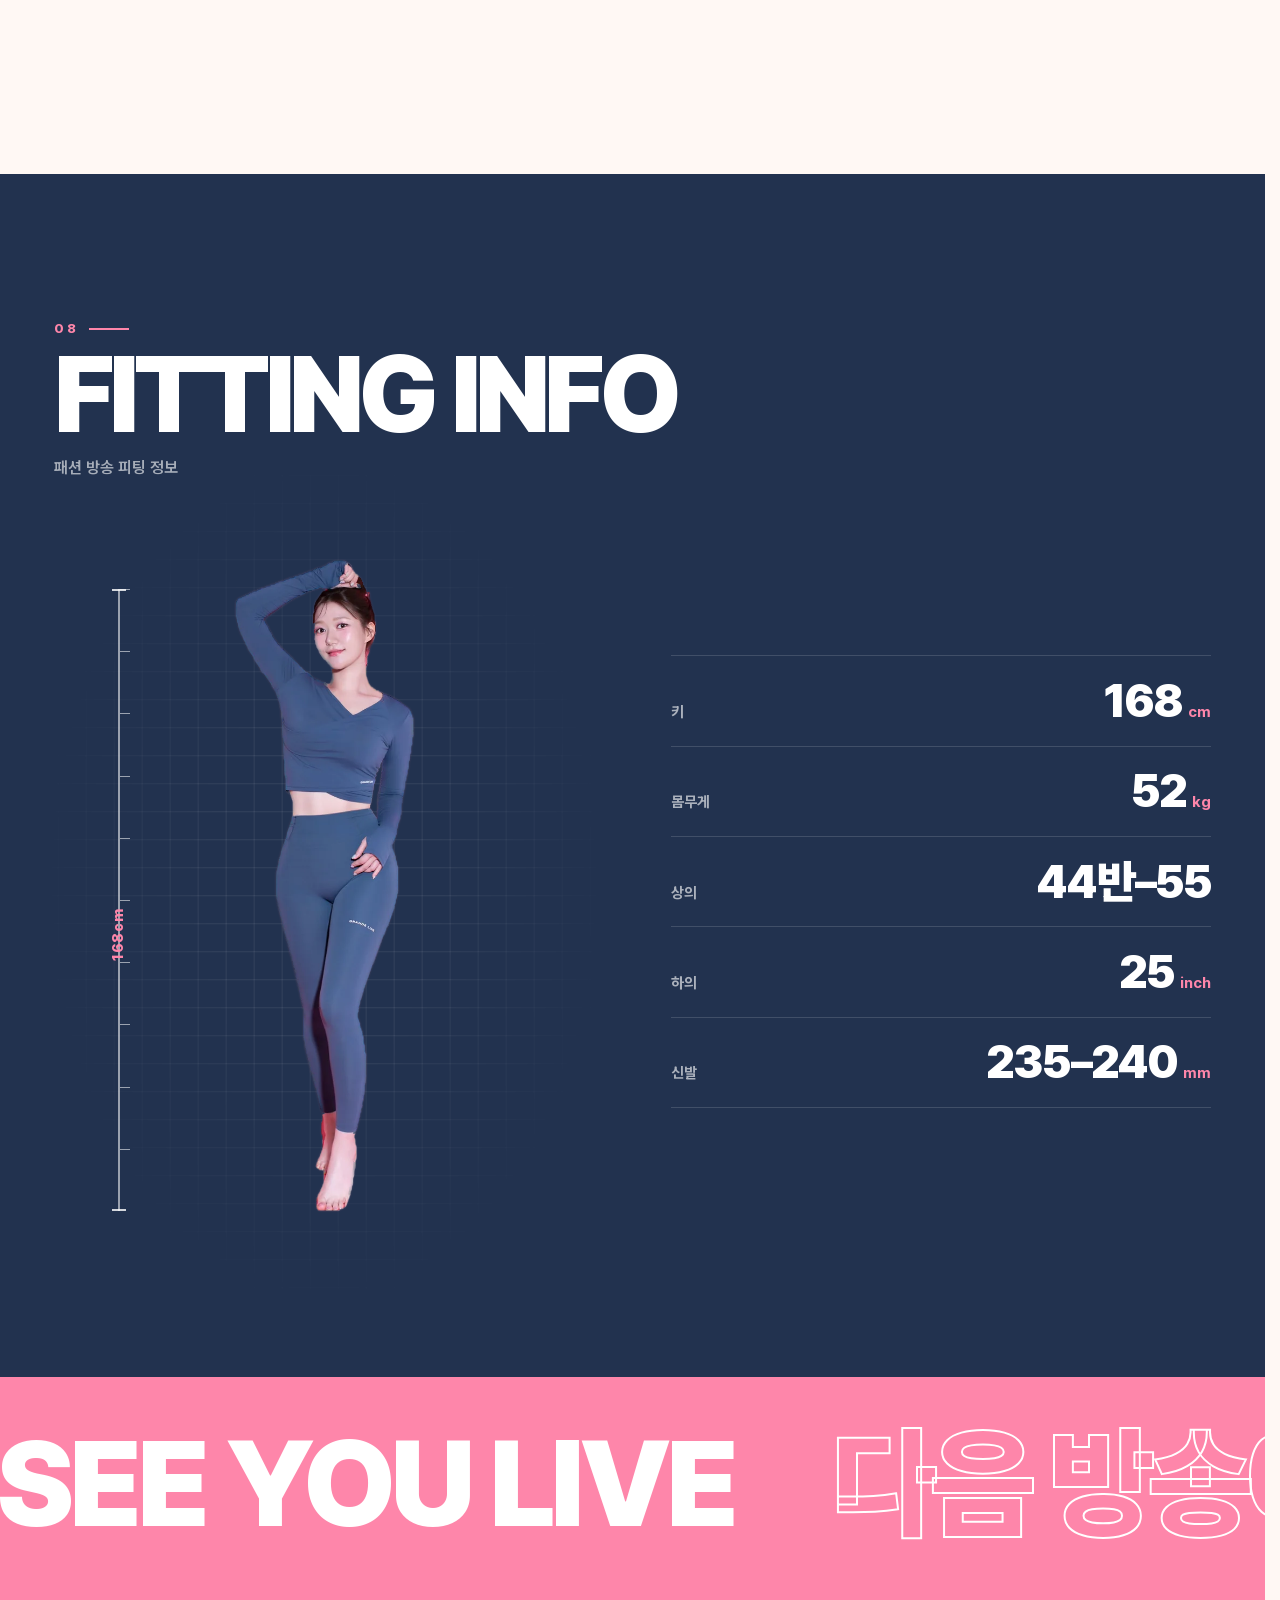
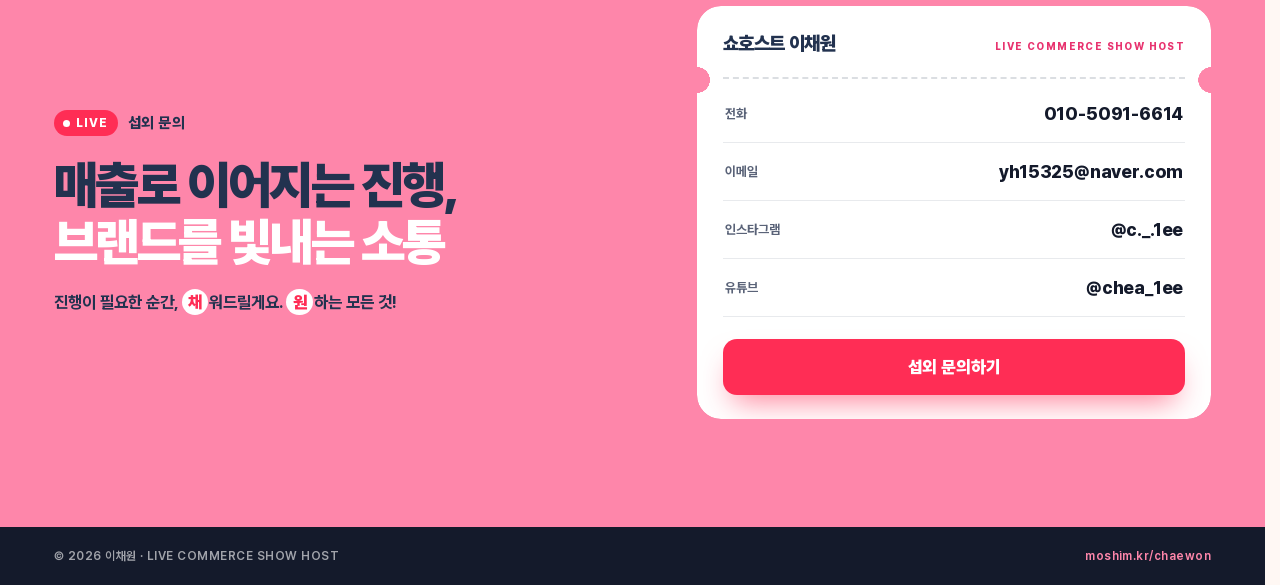
==== commit 6553a352: "Fix bugs found in headed Chrome/WebKit recordings of the whole page - Resizes (and every iOS toolbar" ====
--- a/chaewon/index.html
+++ b/chaewon/index.html
@@ -66,7 +66,7 @@
       <div class="viewfinder" aria-hidden="true"><i></i><i></i><i></i><i></i></div>
     </div>
 
-    <div class="phone" aria-hidden="true">
+    <div class="phone">
       <div class="phone-frame"></div>
       <div class="phone-ui">
         <div class="phone-top">
@@ -76,9 +76,9 @@
           <span class="live-clock" data-clock>00:00</span>
         </div>
         <div class="phone-side">
-          <button class="phone-heart" type="button" tabindex="-1"><svg viewBox="0 0 32 32"><path d="M16 27.5C6.5 21 3 16.2 3 11.3 3 7.6 5.9 4.8 9.4 4.8c2.6 0 4.9 1.5 6.6 3.9 1.7-2.4 4-3.9 6.6-3.9 3.5 0 6.4 2.8 6.4 6.5 0 4.9-3.5 9.7-13 16.2z"/></svg><b data-hearts-count>0</b></button>
+          <button class="phone-heart" type="button" aria-label="하트 보내기"><svg viewBox="0 0 32 32"><path d="M16 27.5C6.5 21 3 16.2 3 11.3 3 7.6 5.9 4.8 9.4 4.8c2.6 0 4.9 1.5 6.6 3.9 1.7-2.4 4-3.9 6.6-3.9 3.5 0 6.4 2.8 6.4 6.5 0 4.9-3.5 9.7-13 16.2z"/></svg><b data-hearts-count>0</b></button>
         </div>
-        <a class="phone-card" href="#contact" tabindex="-1">
+        <a class="phone-card" href="#contact">
           <span class="phone-card-kicker">LIVE 섭외</span>
           <b>쇼호스트 이채원</b>
           <span class="phone-card-cta">섭외 문의</span>
--- a/chaewon/css/style.css
+++ b/chaewon/css/style.css
@@ -172,6 +172,7 @@
 .tag span b { display: inline-grid; place-items: center; min-width: 20px; height: 20px; padding: 0 5px; border-radius: 10px; background: var(--live); color: #fff; font-size: 11px; }
 .tag:hover span, .tag:focus-visible span { background: var(--slate-deep); color: #fff; transform: scale(1.06); }
 .tag--1 { left: 40%; top: 30%; flex-direction: row-reverse; transform: translate(calc(-100% + 7px), -50%); }
+.js:not(.rm) .tag { transform: none; }
 .tag--2 { left: 69%; top: 47%; }
 .tag--3 { left: 40%; top: 66%; flex-direction: row-reverse; transform: translate(calc(-100% + 7px), -50%); }
 .tag--4 { left: 58%; top: 86%; }
@@ -214,8 +215,8 @@
 }
 .scroll-cue span { writing-mode: vertical-rl; }
 .scroll-cue i { width: 2px; height: 34px; background: rgba(34, 50, 79, .2); position: relative; overflow: hidden; border-radius: 2px; }
-.scroll-cue i::after { content: ''; position: absolute; left: 0; top: -40%; width: 100%; height: 40%; background: var(--slate-deep); animation: cue 1.6s var(--ease) infinite; }
-@keyframes cue { to { top: 100%; } }
+.scroll-cue i::after { content: ''; position: absolute; left: 0; top: 0; width: 100%; height: 40%; background: var(--slate-deep); transform: translateY(-100%); animation: cue 1.6s var(--ease) infinite; }
+@keyframes cue { to { transform: translateY(250%); } }
 
 /* phone (state 1). JS sets --px --py --pw --ph */
 .phone {
@@ -226,7 +227,7 @@
 .phone-frame {
   position: absolute; inset: -9px; border-radius: calc(var(--pr, 36px) + 9px);
   border: 9px solid #12172a;
-  box-shadow: 0 40px 90px -20px rgba(34, 50, 79, .55), 0 0 0 1.5px rgba(255, 255, 255, .25);
+  box-shadow: 0 30px 60px -24px rgba(34, 50, 79, .5), 0 0 0 1.5px rgba(255, 255, 255, .25);
 }
 .phone-frame::before {
   content: ''; position: absolute; left: 50%; top: 9px; width: 30%; height: 18px; transform: translateX(-50%);
@@ -260,6 +261,8 @@
 }
 .phone-card-kicker { grid-column: 1; font-size: 10px; font-weight: 800; color: var(--live); letter-spacing: .04em; }
 .phone-card b { grid-column: 1; font-size: 13px; font-weight: 800; }
+.phone.is-tiny .phone-card-kicker { display: none; }
+.phone.is-tiny .phone-card b { font-size: 11px; white-space: nowrap; }
 .phone-card-cta { grid-column: 2; grid-row: 1 / span 2; padding: 9px 12px; border-radius: 10px; background: var(--live); color: #fff; font-size: 12px; font-weight: 800; white-space: nowrap; }
 
 .statement {
@@ -337,10 +340,15 @@
 .best {
   position: relative; height: 100vh; height: 100dvh; min-height: 560px; overflow: hidden;
   background: #dde7ff; color: #22324f;
-}
+  /* frame size and top: below the heading, above the step dots */
+  --vh100: 100vh;
+  --ft: calc(var(--pad) + 156px);
+  --fh: min(720px, calc(var(--vh100) - var(--pad) - 216px));
+}
+@supports (height: 100dvh) { .best { --vh100: 100dvh; } }
 .best-bg { position: absolute; inset: 0; background: inherit; }
 .best-word {
-  position: absolute; left: 0; top: 52%; margin: 0; transform: translateY(-50%);
+  position: absolute; left: 0; top: calc(52% - .5em); margin: 0;
   font-size: min(25vw, 40vh); font-weight: 900; letter-spacing: -.06em; line-height: 1; white-space: nowrap;
   color: transparent; -webkit-text-stroke: 1.5px currentColor; opacity: .16; pointer-events: none;
 }
@@ -348,16 +356,15 @@
 .best-head .sec-title { color: inherit; font-size: clamp(40px, 5.4vw, 88px); }
 .best-head .sec-sub { color: inherit; opacity: .7; }
 .best-frame {
-  position: absolute; z-index: 2; left: 50%; top: 54%;
-  height: min(70vh, 720px); aspect-ratio: 3 / 4;
-  transform: translate(-108%, -50%);
+  position: absolute; z-index: 2; left: calc(50% - var(--fh) * .81); top: var(--ft);
+  height: var(--fh); width: calc(var(--fh) * .75);
   border-radius: 26px; overflow: hidden; background: rgba(255, 255, 255, .4);
   box-shadow: 0 50px 100px -30px rgba(20, 26, 43, .45);
 }
 .best-gl { position: absolute; inset: 0; width: 100%; height: 100%; display: block; }
 .best-badge { position: absolute; left: 14px; top: 14px; display: inline-flex; align-items: center; gap: 6px; height: 26px; padding: 0 10px; border-radius: 999px; background: rgba(20, 26, 43, .55); color: #fff; font-size: 11px; font-weight: 800; letter-spacing: .1em; backdrop-filter: blur(6px); -webkit-backdrop-filter: blur(6px); }
 .best-badge i { width: 0; height: 0; border-left: 7px solid #fff; border-top: 4.5px solid transparent; border-bottom: 4.5px solid transparent; }
-.best-list { list-style: none; margin: 0; padding: 0; position: absolute; z-index: 2; left: calc(50% + 2vw); right: var(--pad); top: 54%; transform: translateY(-50%); min-height: 300px; }
+.best-list { list-style: none; margin: 0; padding: 0; position: absolute; z-index: 2; left: calc(50% + 2vw); right: var(--pad); top: calc(var(--ft) + var(--fh) / 2); transform: translateY(-50%); min-height: 300px; }
 .best-item { position: absolute; left: 0; right: 0; top: 50%; transform: translateY(-50%); visibility: hidden; }
 .best-item.is-on { visibility: visible; }
 .best-img { display: none; }
@@ -411,7 +418,7 @@
 .card img { position: absolute; inset: 0; width: 100%; height: 100%; object-fit: cover; transform: scale(1.02); transition: transform .9s var(--ease); }
 .card:hover img { transform: scale(1.08); }
 .card > a::after, .card > .card-in::after { content: ''; position: absolute; inset: 0; background: linear-gradient(180deg, rgba(20, 26, 43, 0) 48%, rgba(20, 26, 43, .86) 100%); }
-.card-cat { position: absolute; z-index: 1; left: 12px; top: 12px; padding: 5px 9px; border-radius: 999px; background: rgba(20, 26, 43, .55); font-size: 10px; font-weight: 800; letter-spacing: .1em; backdrop-filter: blur(6px); -webkit-backdrop-filter: blur(6px); }
+.card-cat { position: absolute; z-index: 1; left: 12px; top: 12px; padding: 5px 9px; border-radius: 999px; background: rgba(20, 26, 43, .72); font-size: 10px; font-weight: 800; letter-spacing: .1em; }
 .card-name { position: absolute; z-index: 1; left: 14px; right: 14px; bottom: 34px; font-size: clamp(16px, 1.45vw, 22px); font-weight: 900; letter-spacing: -.03em; line-height: 1.15; }
 .card-sub { position: absolute; z-index: 1; left: 14px; right: 14px; bottom: 14px; font-size: 12px; font-weight: 600; color: rgba(255, 255, 255, .78); white-space: nowrap; overflow: hidden; text-overflow: ellipsis; }
 .card:not(:has(.card-sub)) .card-name { bottom: 16px; }
@@ -436,8 +443,9 @@
 .timeline { position: relative; list-style: none; margin: 0; padding: 0 0 0 40px; }
 .tl { position: relative; padding: 0 0 clamp(26px, 4vh, 40px); }
 .tl::before { content: ''; position: absolute; left: -40px; top: 4px; width: 16px; height: 16px; border-radius: 50%; background: var(--cream); border: 3px solid var(--pink-hot); z-index: 1; }
-.tl--now::before { background: var(--live); border-color: var(--live); box-shadow: 0 0 0 0 rgba(255, 45, 85, .5); animation: ring 1.8s infinite; }
-@keyframes ring { 70% { box-shadow: 0 0 0 12px rgba(255, 45, 85, 0); } 100% { box-shadow: 0 0 0 0 rgba(255, 45, 85, 0); } }
+.tl--now::before { background: var(--live); border-color: var(--live); }
+.tl--now::after { content: ''; position: absolute; left: -40px; top: 4px; width: 16px; height: 16px; border-radius: 50%; border: 2px solid var(--live); animation: ring 1.8s ease-out infinite; }
+@keyframes ring { 0% { transform: scale(1); opacity: .8; } 70%, 100% { transform: scale(2.4); opacity: 0; } }
 .tl time { display: block; font-size: 13px; font-weight: 800; letter-spacing: .04em; color: var(--pink-deep); font-variant-numeric: tabular-nums; }
 .tl b { display: block; margin-top: 6px; font-size: clamp(20px, 2vw, 30px); font-weight: 800; letter-spacing: -.03em; line-height: 1.2; color: var(--ink); }
 .tl span { display: block; margin-top: 4px; font-size: 15px; color: var(--ink-2); font-weight: 600; }
@@ -453,7 +461,7 @@
   box-shadow: 0 20px 40px -18px rgba(179, 49, 77, .35);
 }
 .badge--model { background: var(--slate-deep); color: #fff; }
-.badge-ring { position: absolute; inset: 5%; width: 90%; height: 90%; overflow: visible; }
+.badge-ring { position: absolute; inset: 5%; width: 90%; height: 90%; overflow: visible; will-change: transform; }
 .badge-ring text { font-size: 7.4px; font-weight: 800; letter-spacing: 2.4px; fill: var(--pink-bar); }
 .badge--model .badge-ring text { fill: var(--pink); }
 .badge-year { font-size: 11px; font-weight: 800; letter-spacing: .12em; color: var(--pink-bar); }
@@ -525,8 +533,8 @@
   background: var(--live); color: #fff; text-align: center; text-decoration: none; font-size: 17px; font-weight: 900; letter-spacing: -.01em;
   box-shadow: 0 16px 30px -10px rgba(255, 45, 85, .6);
 }
-.ticket-cta::after { content: ''; position: absolute; top: 0; bottom: 0; left: -40%; width: 30%; background: linear-gradient(100deg, transparent, rgba(255, 255, 255, .55), transparent); transform: skewX(-20deg); animation: shine 3.2s ease-in-out infinite; }
-@keyframes shine { 0%, 55% { left: -40%; } 100% { left: 130%; } }
+.ticket-cta::after { content: ''; position: absolute; top: 0; bottom: 0; left: 0; width: 30%; background: linear-gradient(100deg, transparent, rgba(255, 255, 255, .55), transparent); transform: translateX(-140%) skewX(-20deg); animation: shine 3.2s ease-in-out infinite; }
+@keyframes shine { 0%, 55% { transform: translateX(-140%) skewX(-20deg); } 100% { transform: translateX(440%) skewX(-20deg); } }
 .confetti { position: absolute; inset: 0; width: 100%; height: 100%; pointer-events: none; z-index: 2; }
 
 .foot { display: flex; justify-content: space-between; gap: 16px; flex-wrap: wrap; padding: 22px var(--pad); background: var(--ink); color: rgba(255, 255, 255, .6); font-size: 12px; font-weight: 600; letter-spacing: .04em; }
@@ -537,7 +545,7 @@
 
 .sig { position: relative; padding: clamp(96px, 16vh, 180px) var(--pad) clamp(80px, 12vh, 140px); background: var(--blush); overflow: hidden; }
 .sig-sticker { position: absolute; right: clamp(16px, 6vw, 96px); top: clamp(60px, 12vh, 140px); width: clamp(110px, 13vw, 190px); aspect-ratio: 1; display: grid; place-items: center; }
-.sig-sticker svg { position: absolute; inset: 0; width: 100%; height: 100%; overflow: visible; }
+.sig-sticker svg { position: absolute; inset: 0; width: 100%; height: 100%; overflow: visible; will-change: transform; }
 .sig-sticker text { font-size: 9.2px; font-weight: 800; letter-spacing: 2.2px; fill: var(--slate-deep); }
 .sig-sticker b { width: 46%; aspect-ratio: 1; border-radius: 50%; display: grid; place-items: center; background: var(--live); color: #fff; font-size: clamp(13px, 1.3vw, 18px); font-weight: 900; letter-spacing: .06em; box-shadow: 0 10px 30px -6px rgba(255, 45, 85, .6); }
 .sig-list { list-style: none; margin: clamp(40px, 7vh, 72px) 0 0; padding: 0; border-top: 1.5px solid rgba(34, 50, 79, .16); }
@@ -573,7 +581,10 @@
 .style-quote-sub { margin: 22px 0 0; max-width: 34em; font-size: clamp(15px, 1.3vw, 19px); line-height: 1.65; font-weight: 600; color: var(--ink-2); }
 .chat { position: relative; }
 .chat-label { margin: 0 0 12px; font-size: 13px; font-weight: 800; letter-spacing: .06em; color: var(--pink-bar); }
-.chat-window { position: relative; height: 300px; overflow: hidden; border-radius: 22px; background: var(--slate-deep); padding: 0 16px; -webkit-mask-image: linear-gradient(transparent, #000 18%, #000 82%, transparent); mask-image: linear-gradient(transparent, #000 18%, #000 82%, transparent); }
+.chat-window { position: relative; height: 300px; overflow: hidden; border-radius: 22px; background: var(--slate-deep); padding: 0 16px; }
+.chat-window::before, .chat-window::after { content: ''; position: absolute; left: 0; right: 0; height: 22%; z-index: 1; pointer-events: none; }
+.chat-window::before { top: 0; background: linear-gradient(var(--slate-deep), rgba(34, 50, 79, 0)); }
+.chat-window::after { bottom: 0; background: linear-gradient(rgba(34, 50, 79, 0), var(--slate-deep)); }
 .chat-track { list-style: none; margin: 0; padding: 0; display: flex; flex-direction: column; align-items: flex-start; gap: 10px; will-change: transform; }
 .chat-track li { display: inline-flex; align-items: center; gap: 8px; padding: 10px 14px 10px 10px; border-radius: 16px 16px 16px 4px; background: rgba(255, 255, 255, .1); color: #fff; font-size: 15px; font-weight: 700; }
 .chat-track li::before { content: ''; flex: none; width: 24px; height: 24px; border-radius: 50%; background: url(../img/avatar.webp) center / cover; border: 1.5px solid var(--pink); }
@@ -604,7 +615,7 @@
 .board { margin-top: 24px; border-radius: 26px; background: #10162a; padding: clamp(12px, 1.6vw, 22px); box-shadow: 0 40px 80px -40px rgba(20, 26, 43, .7), inset 0 0 0 1px rgba(255, 255, 255, .06); }
 .board-head, .lg-row > a, .lg-row > .lg-in { display: grid; grid-template-columns: 128px 84px minmax(0, .9fr) minmax(0, 1.6fr); align-items: center; gap: 16px; padding: 0 16px; }
 .board-head { height: 34px; font-size: 11px; font-weight: 800; letter-spacing: .2em; color: rgba(255, 255, 255, .4); }
-.board-rows { list-style: none; margin: 0; padding: 0; perspective: 900px; }
+.board-rows { list-style: none; margin: 0; padding: 0; perspective: 900px; overflow: hidden; }
 .js .lg-row[hidden] { display: none; }
 .lg-row { border-top: 1px solid rgba(255, 255, 255, .07); transform-origin: 50% 0; }
 .lg-row > a, .lg-row > .lg-in { min-height: 58px; color: #fff; text-decoration: none; border-radius: 12px; transition: background-color .25s; }
@@ -630,7 +641,8 @@
   .best-head { top: calc(var(--pad) + 4px); }
   .best-head .sec-title { font-size: clamp(40px, 8vw, 64px); }
   .best-head .sec-sub { margin-top: 8px; font-size: 14px; }
-  .best-frame { left: 50%; top: clamp(130px, 18vh, 200px); height: min(44vh, 520px); transform: translateX(-50%); border-radius: 18px; }
+  .best { --ft: clamp(130px, 18vh, 200px); --fh: min(44vh, 520px); }
+  .best-frame { left: calc(50% - var(--fh) * .375); border-radius: 18px; }
   .best-list { left: var(--pad); right: var(--pad); top: auto; bottom: 46px; transform: none; min-height: 0; height: min(30vh, 300px); }
   .best-item { top: auto; bottom: 0; transform: none; }
   .best-no { display: none; }
@@ -639,7 +651,7 @@
   .best-desc { margin-top: 8px; font-size: 14px; }
   .best-link { margin-top: 14px; height: 42px; font-size: 14px; }
   .best-dots { bottom: 16px; }
-  .best-word { font-size: 38vw; top: 44%; }
+  .best-word { font-size: 38vw; top: calc(44% - .5em); }
 }
 
 @media (max-width: 1024px) {
@@ -759,7 +771,7 @@
   .history-body { grid-template-columns: minmax(0, 1fr); }
   .route li + li::before { margin: 0 8px; }
   .timeline { padding-left: 34px; }
-  .tl::before { left: -34px; }
+  .tl::before, .tl--now::after { left: -34px; }
   .tl-line { left: 6px; }
 
   .fit { grid-template-columns: minmax(0, 1fr); }
@@ -773,7 +785,37 @@
 }
 
 @media (max-width: 699px) and (max-height: 700px) {
-  .best-frame { top: 128px; height: 38vh; }
+  .best { --ft: 128px; --fh: 38vh; }
   .best-title { font-size: 30px; }
   .best-desc { font-size: 13px; }
 }
+
+/* short landscape phones: held scenes must fit the screen, since nothing scrolls while they hold */
+@media (orientation: landscape) and (max-height: 540px) {
+  .hero, .best { min-height: 0; }
+  .scroll-cue { display: none; }
+  .hero-eyebrow { top: calc(var(--pad) + 6px); }
+  .hero-role { flex-basis: auto; }
+  .hero-name { right: auto; top: auto; bottom: calc(var(--pad) + 70px); gap: 6px; }
+  .hero-ko { font-size: clamp(20px, 3.6vw, 34px); }
+  .hero-en { font-size: 10px; }
+  .hero-tagline { bottom: calc(var(--pad) + 4px); font-size: 13px; gap: 5px; }
+  .stage-type { transform: translateY(-56%); }
+  .stage-row { font-size: min(33vw, 52vh); }
+  .person, .person-shadow { height: 100%; }
+
+  .best { --fh: calc(var(--vh100) - 44px); --ft: 22px; }
+  .best-head { top: calc(var(--pad) + 2px); }
+  .best-head .sec-title { font-size: 34px; }
+  .best-head .sec-sub { margin-top: 6px; font-size: 13px; }
+  .best-frame { left: auto; right: var(--pad); border-radius: 16px; }
+  .best-list { left: var(--pad); right: calc(var(--pad) + var(--fh) * .75 + 24px); top: auto; bottom: 26px; transform: none; height: auto; min-height: 0; }
+  .best-item { top: auto; bottom: 0; transform: none; }
+  .best-no { display: none; }
+  .best-cat { margin-top: 0; font-size: 10px; padding: 5px 9px; }
+  .best-title { margin-top: 8px; font-size: clamp(26px, 4.8vw, 44px); }
+  .best-desc { margin-top: 6px; font-size: 13px; }
+  .best-link { margin-top: 12px; height: 40px; font-size: 13px; }
+  .best-dots { left: auto; right: calc(var(--pad) + var(--fh) * .375); transform: translateX(50%); bottom: 6px; }
+  .best-word { font-size: 52vh; top: calc(50% - .5em); }
+}
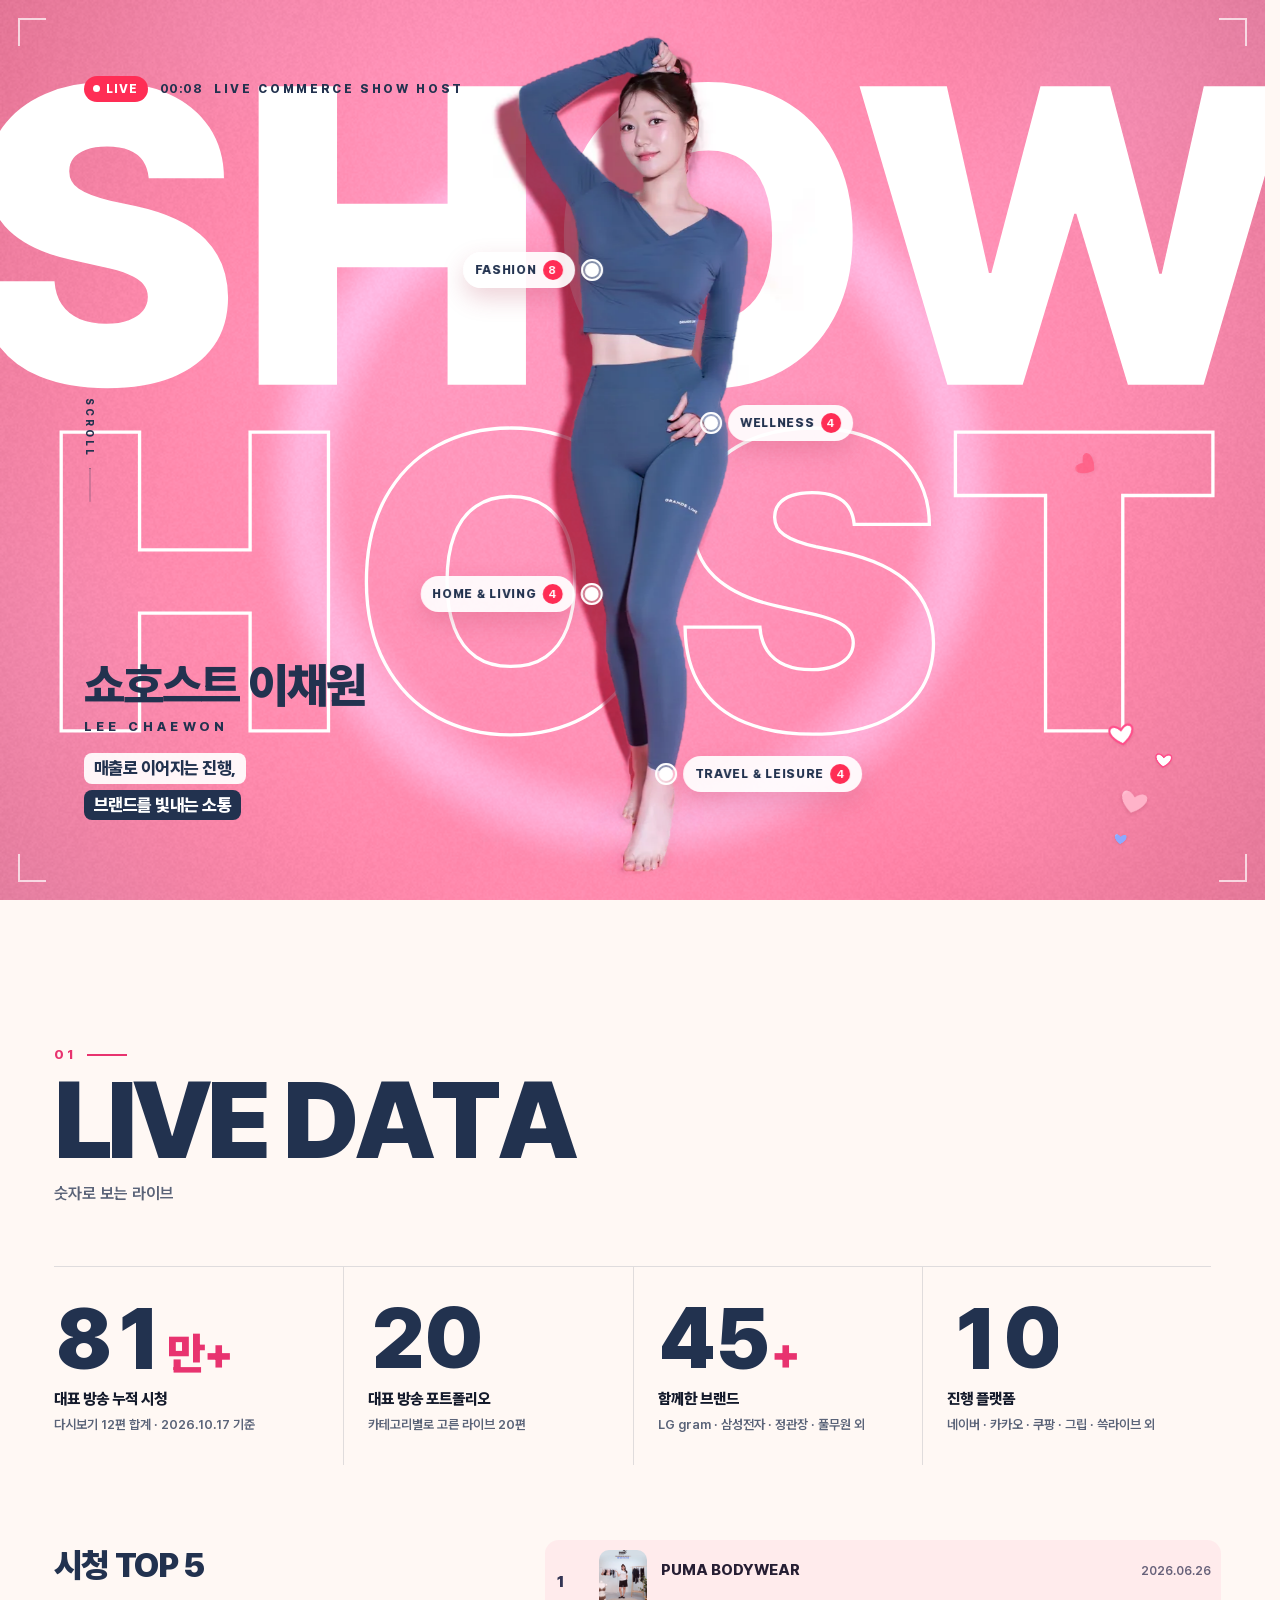
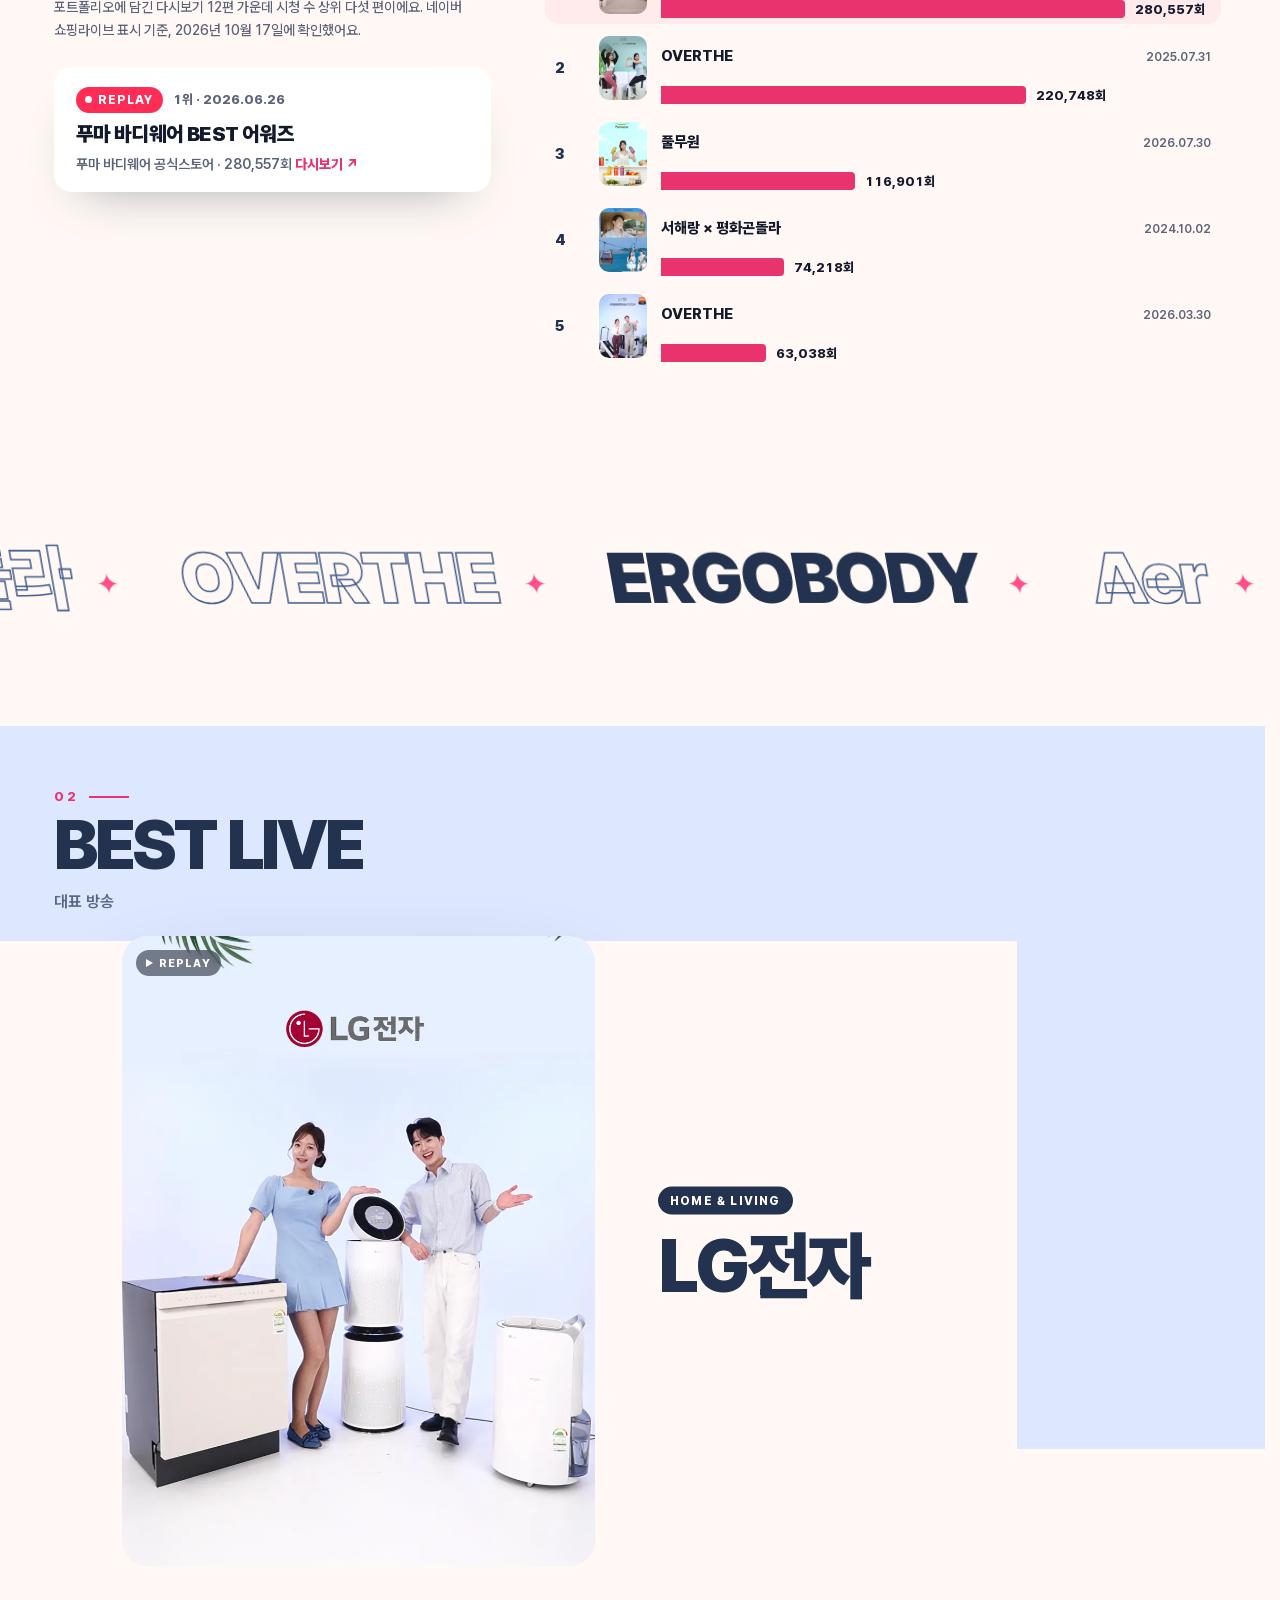
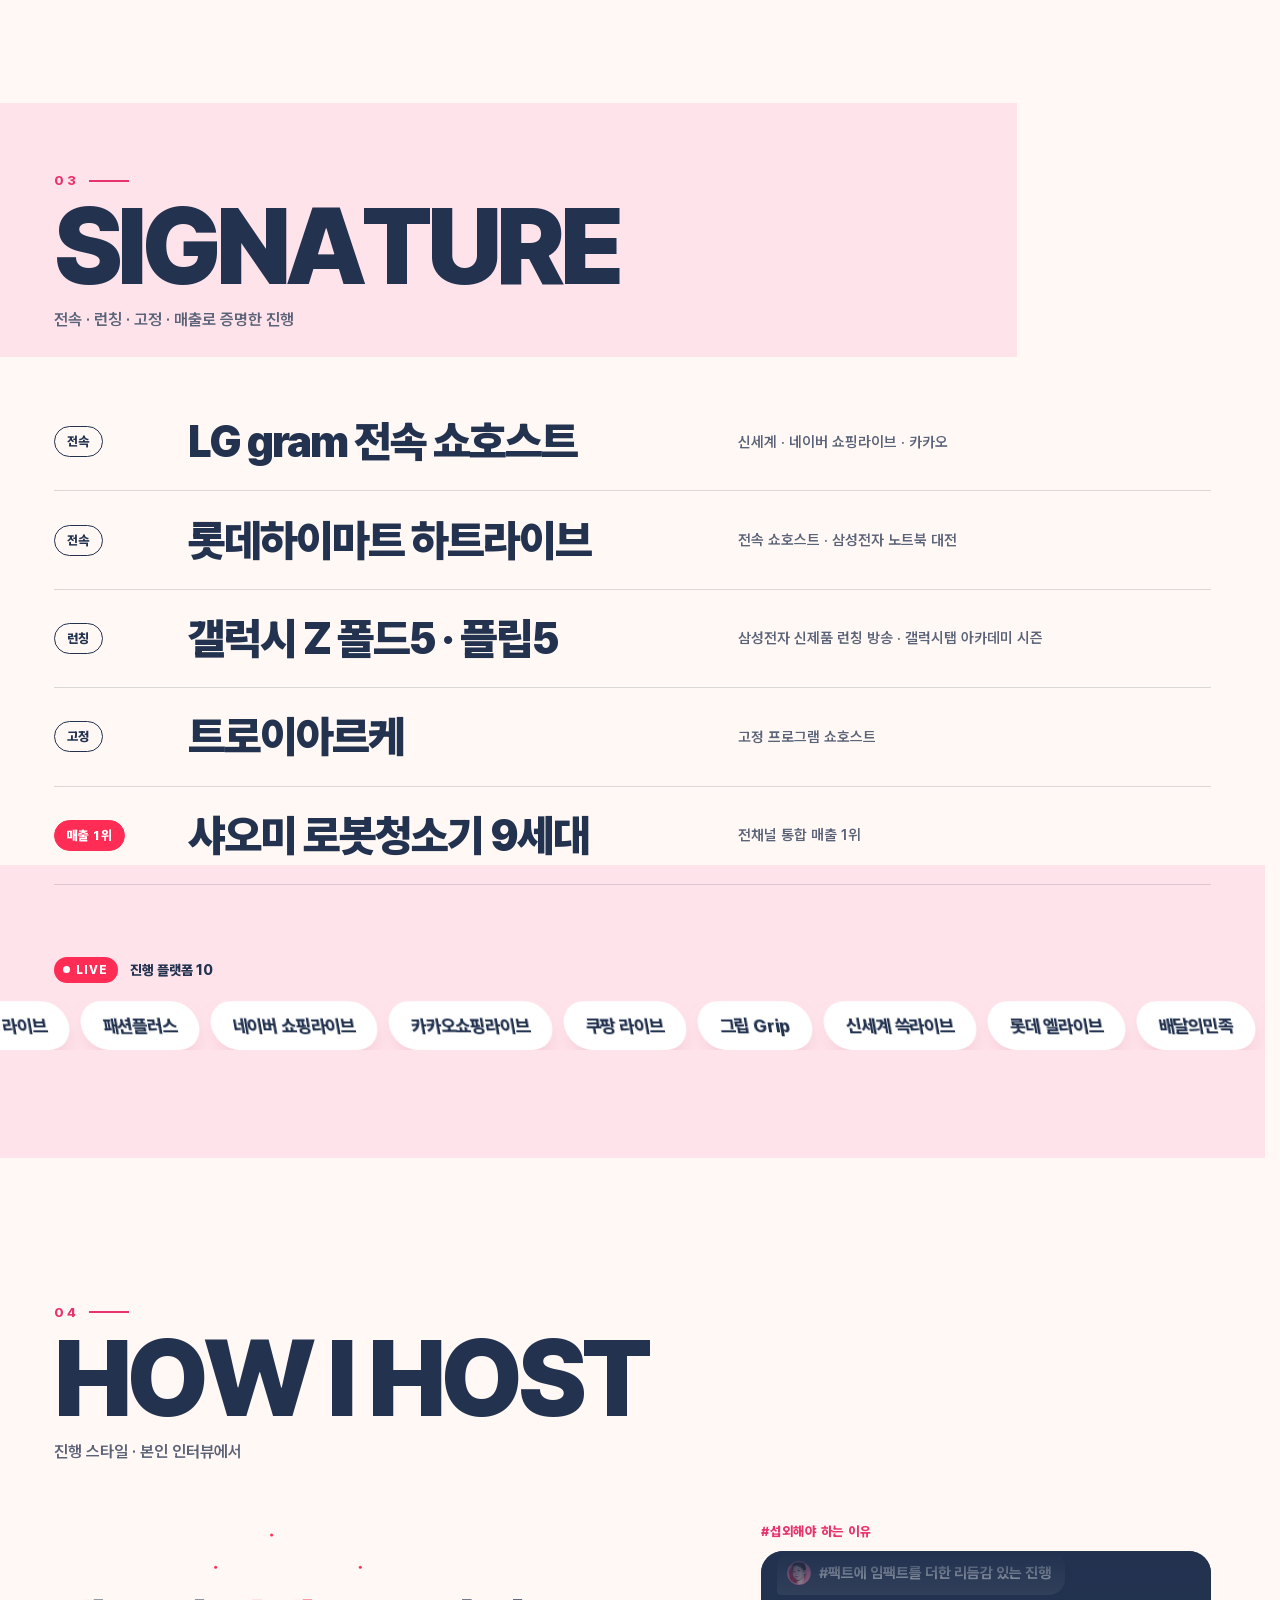
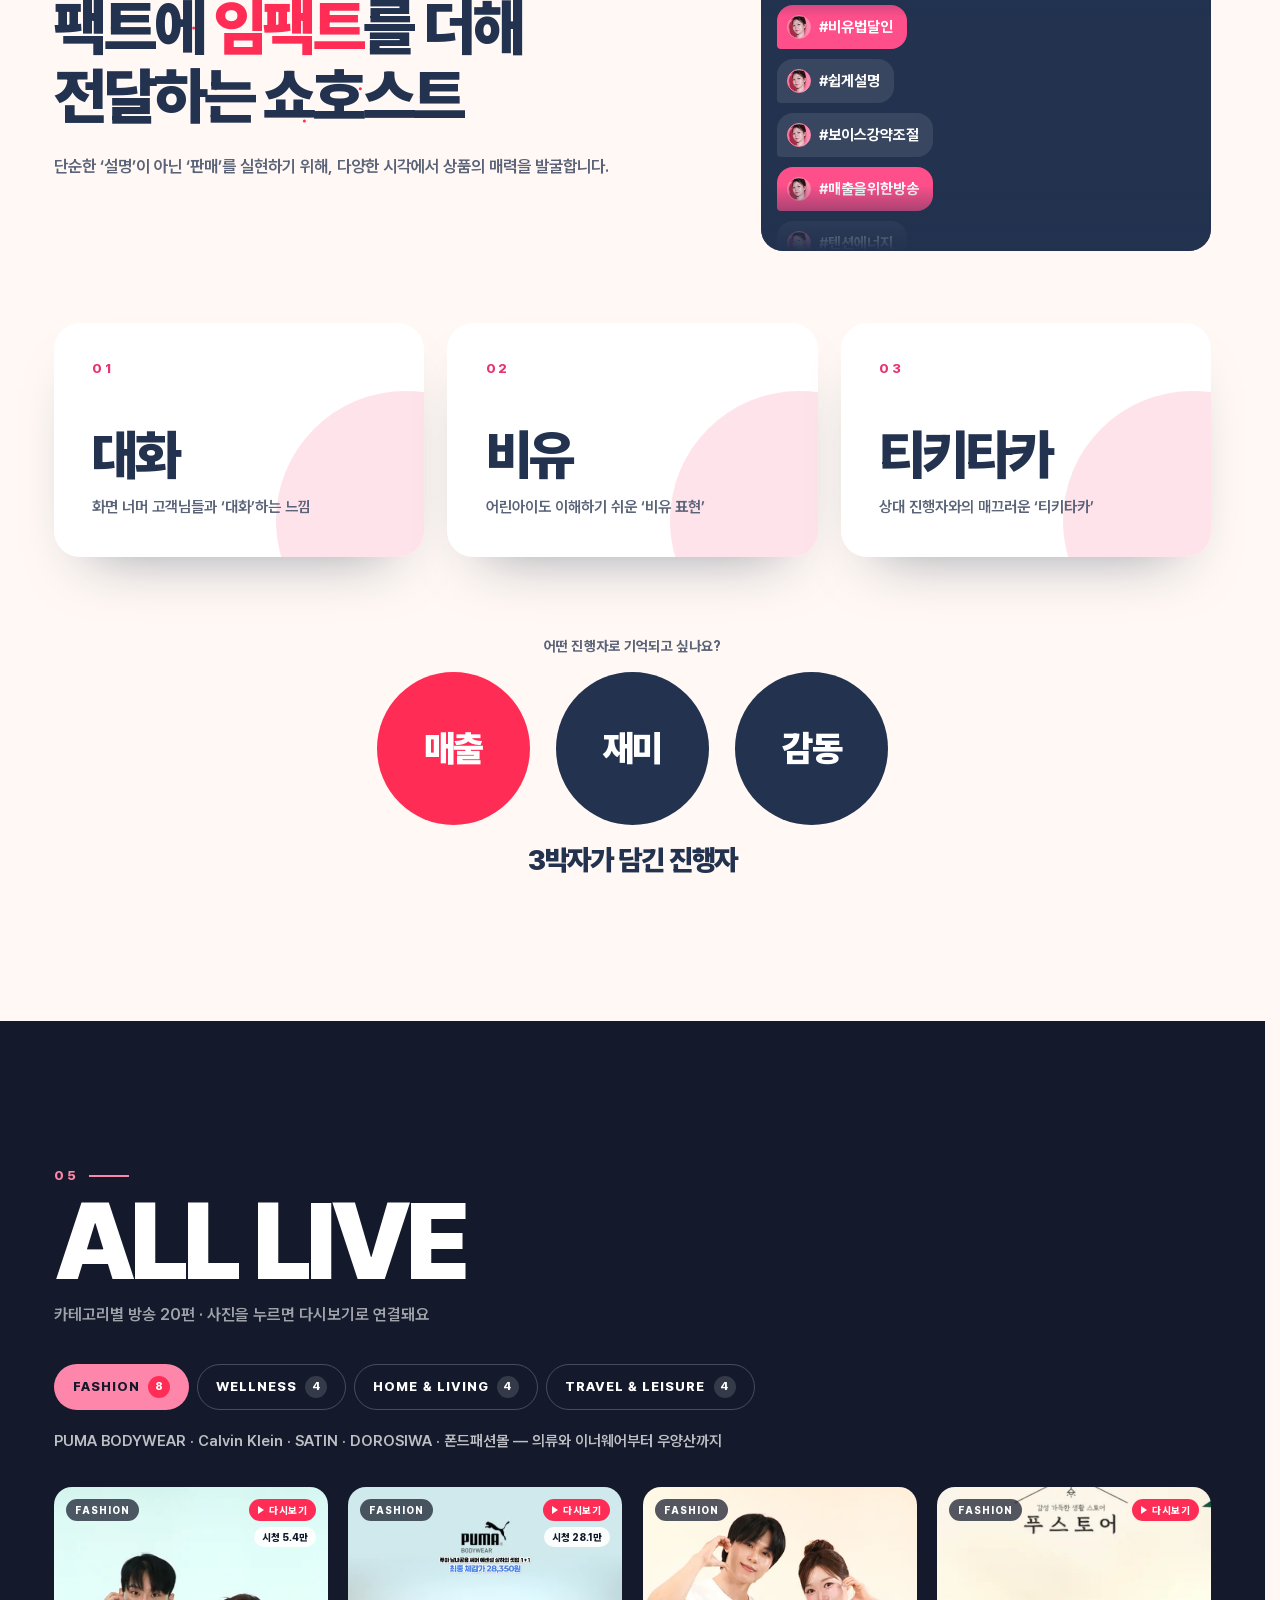
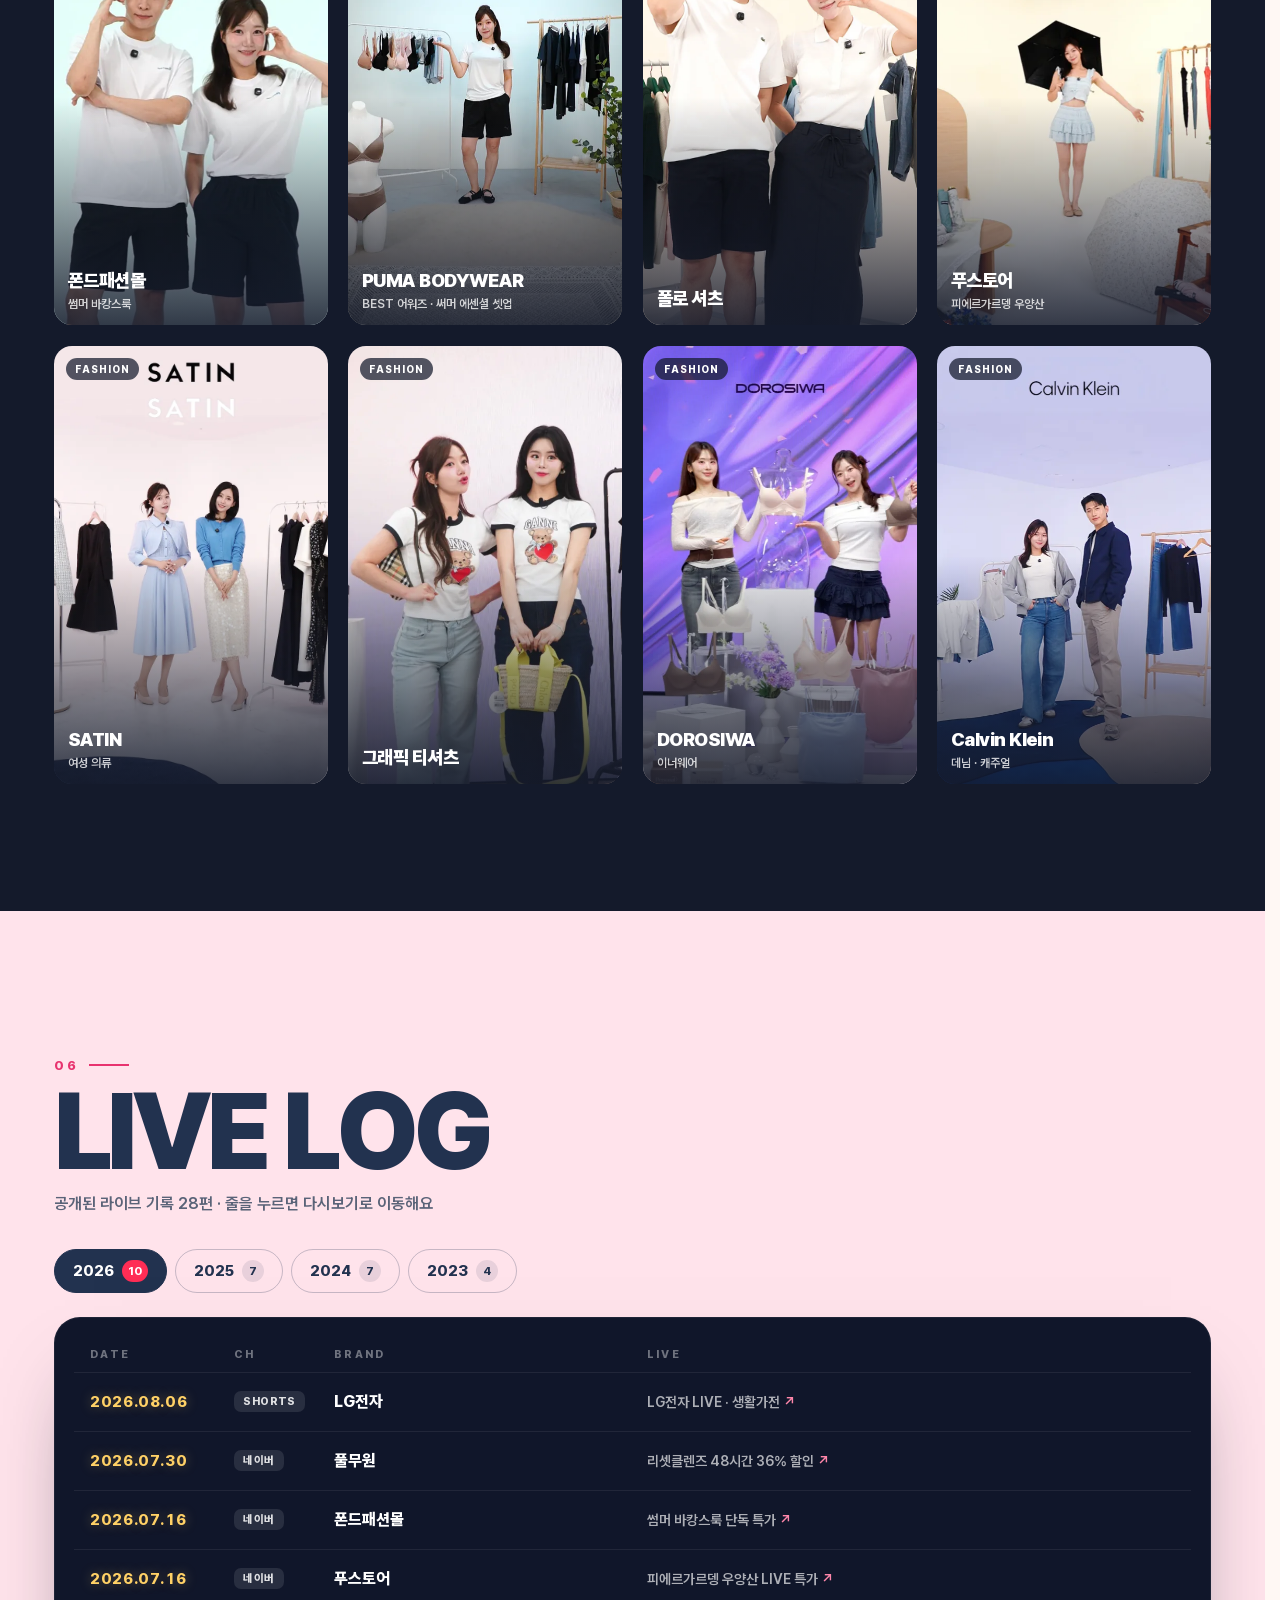
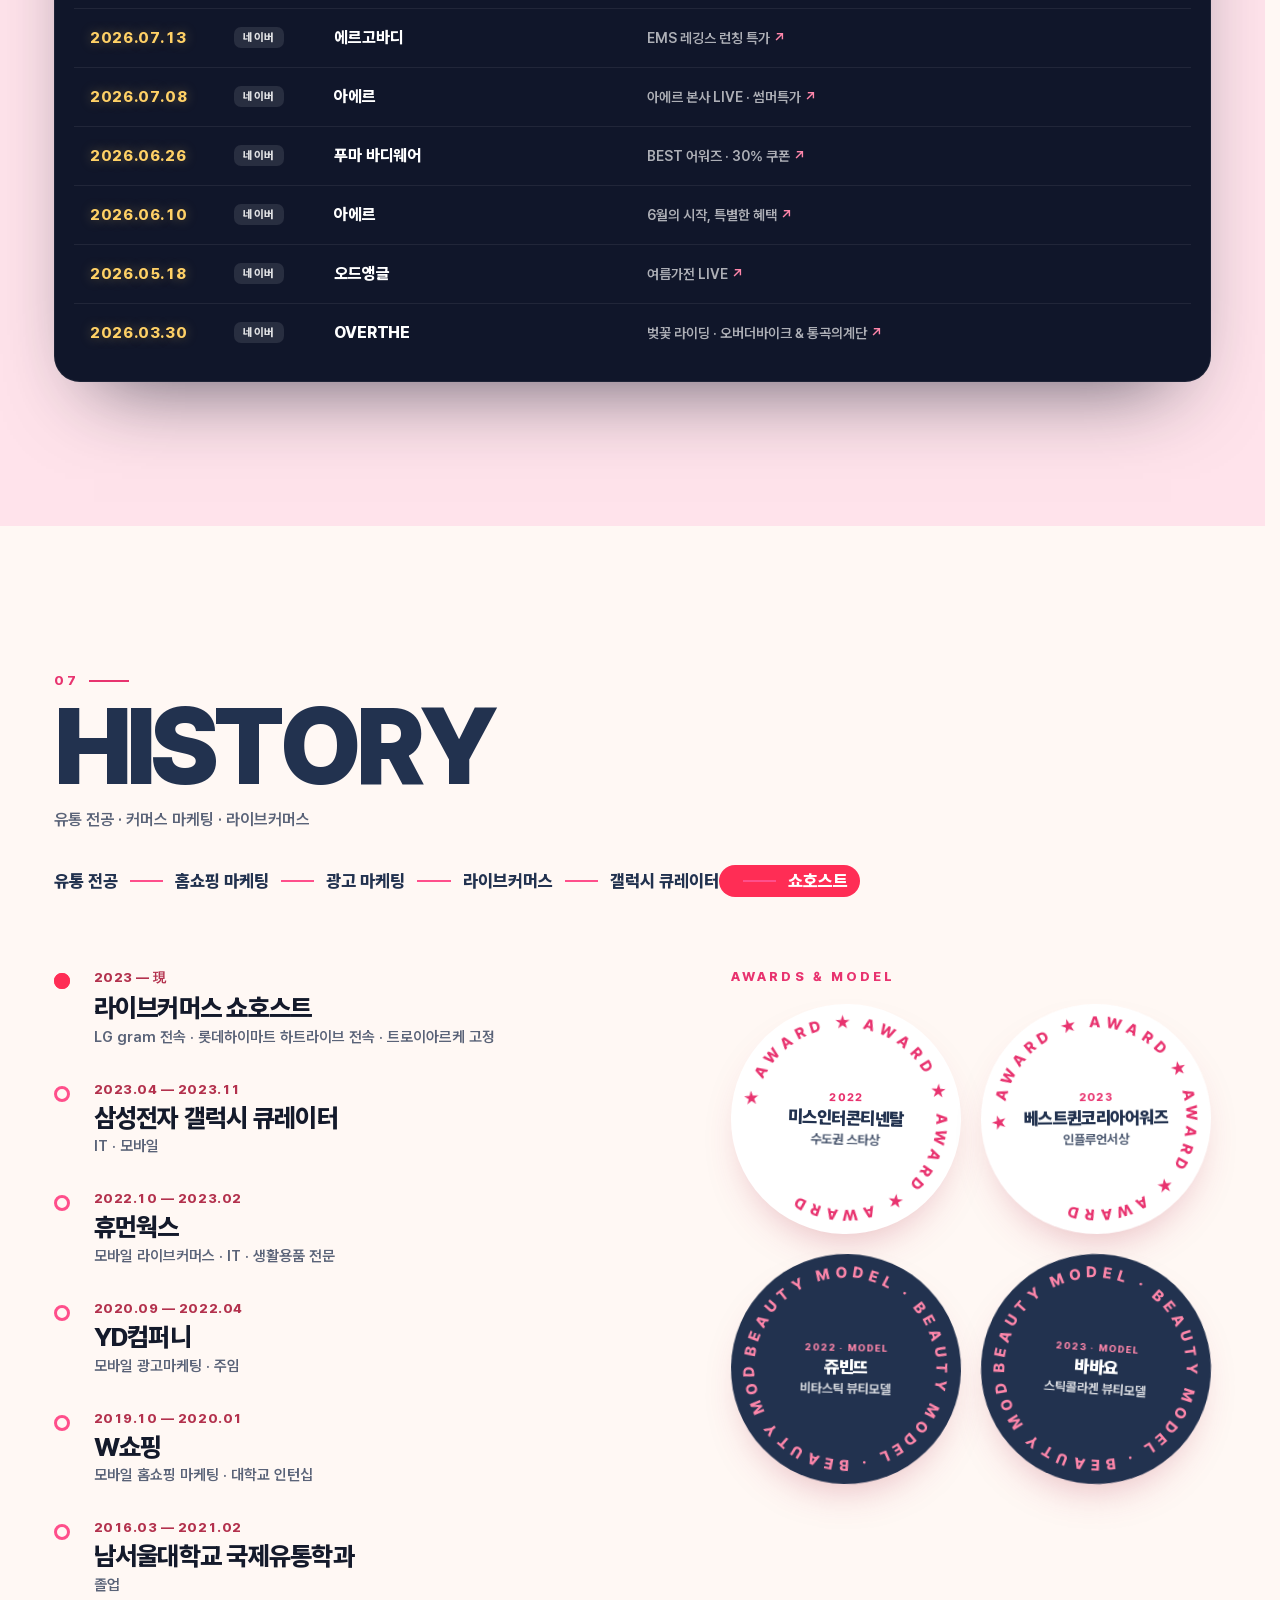
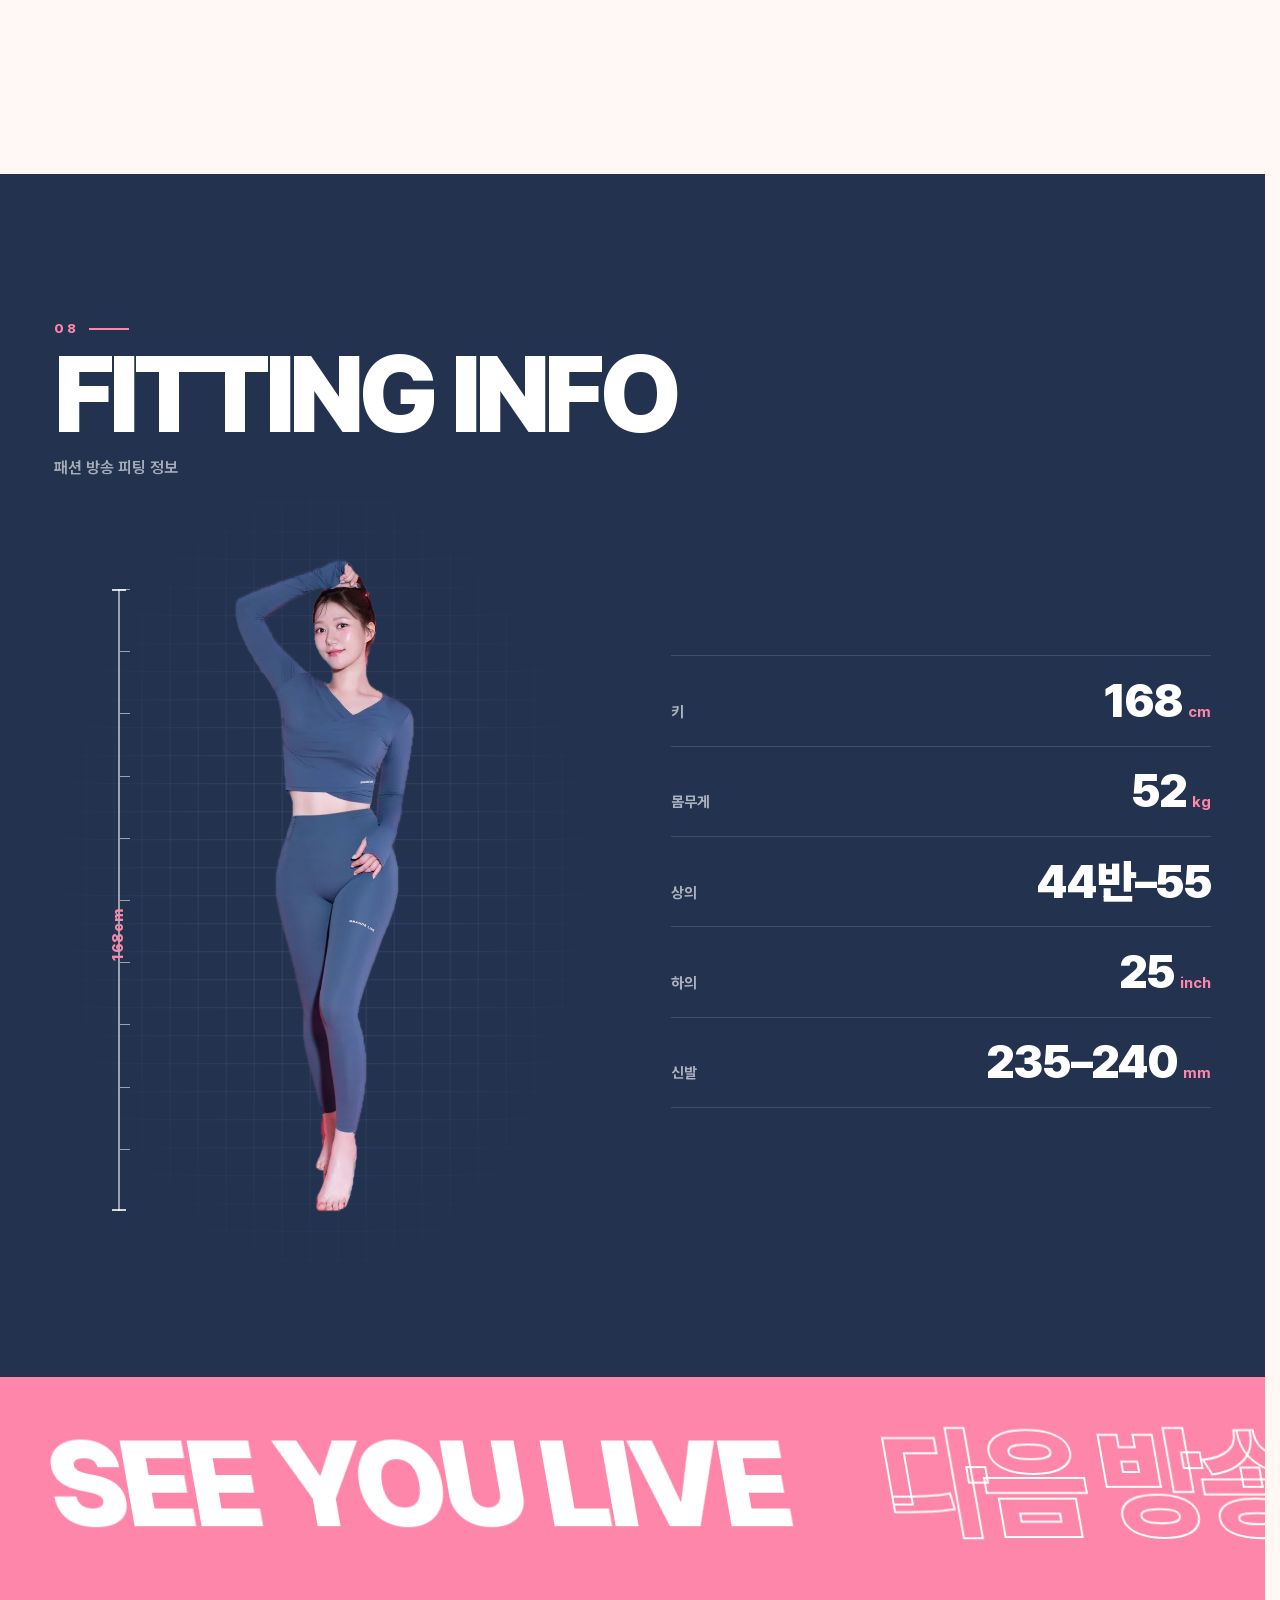
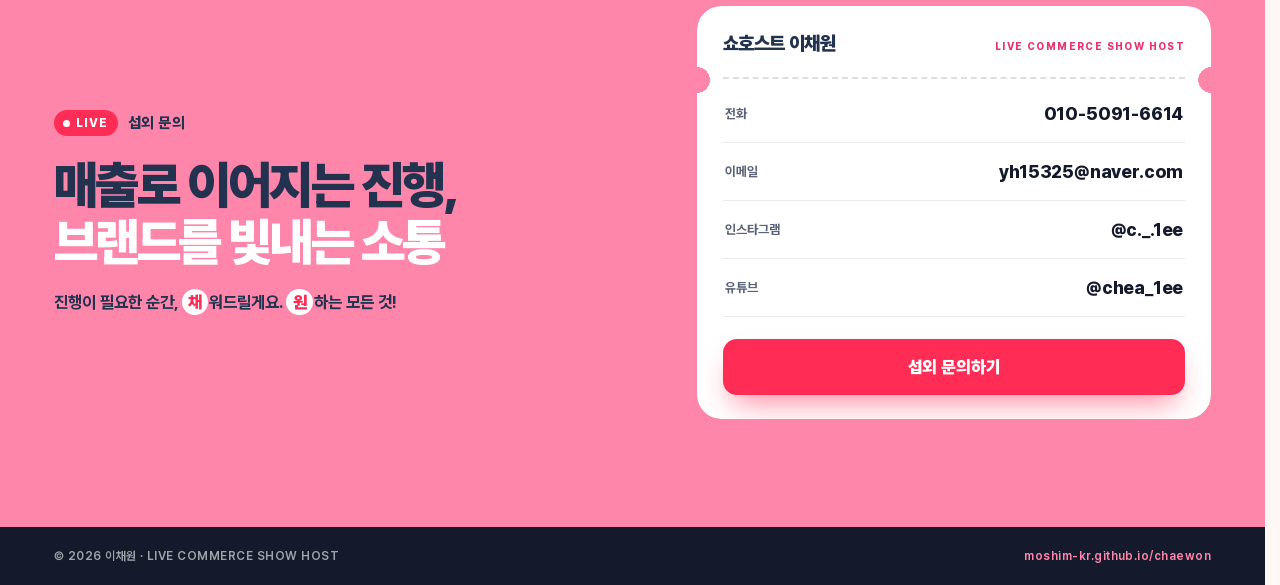
==== commit b7bffe80: "Serve from moshim-kr.github.io/chaewon and add the deploy script The BrilliantTiger org site owns br" ====
--- a/chaewon/index.html
+++ b/chaewon/index.html
@@ -5,13 +5,13 @@
 <meta name="viewport" content="width=device-width, initial-scale=1, viewport-fit=cover">
 <title>쇼호스트 이채원 · LIVE COMMERCE SHOW HOST</title>
 <meta name="description" content="매출로 이어지는 진행, 브랜드를 빛내는 소통. 패션 · 웰니스 · 홈리빙 · 여행레저 라이브커머스 쇼호스트 이채원의 경력과 방송 포트폴리오.">
-<link rel="canonical" href="https://moshim.kr/chaewon/">
+<link rel="canonical" href="https://moshim-kr.github.io/chaewon/">
 <meta property="og:type" content="profile">
 <meta property="og:site_name" content="쇼호스트 이채원">
 <meta property="og:title" content="쇼호스트 이채원 · LIVE COMMERCE SHOW HOST">
 <meta property="og:description" content="매출로 이어지는 진행, 브랜드를 빛내는 소통">
-<meta property="og:url" content="https://moshim.kr/chaewon/">
-<meta property="og:image" content="https://moshim.kr/chaewon/og.jpg">
+<meta property="og:url" content="https://moshim-kr.github.io/chaewon/">
+<meta property="og:image" content="https://moshim-kr.github.io/chaewon/og.jpg">
 <meta property="og:image:width" content="1200">
 <meta property="og:image:height" content="630">
 <meta name="twitter:card" content="summary_large_image">
@@ -481,7 +481,7 @@
 
 <footer class="foot">
   <p>© 2026 이채원 · LIVE COMMERCE SHOW HOST</p>
-  <p class="foot-url">moshim.kr/chaewon</p>
+  <p class="foot-url">moshim-kr.github.io/chaewon</p>
 </footer>
 
 <script src="vendor/gsap.min.js"></script>
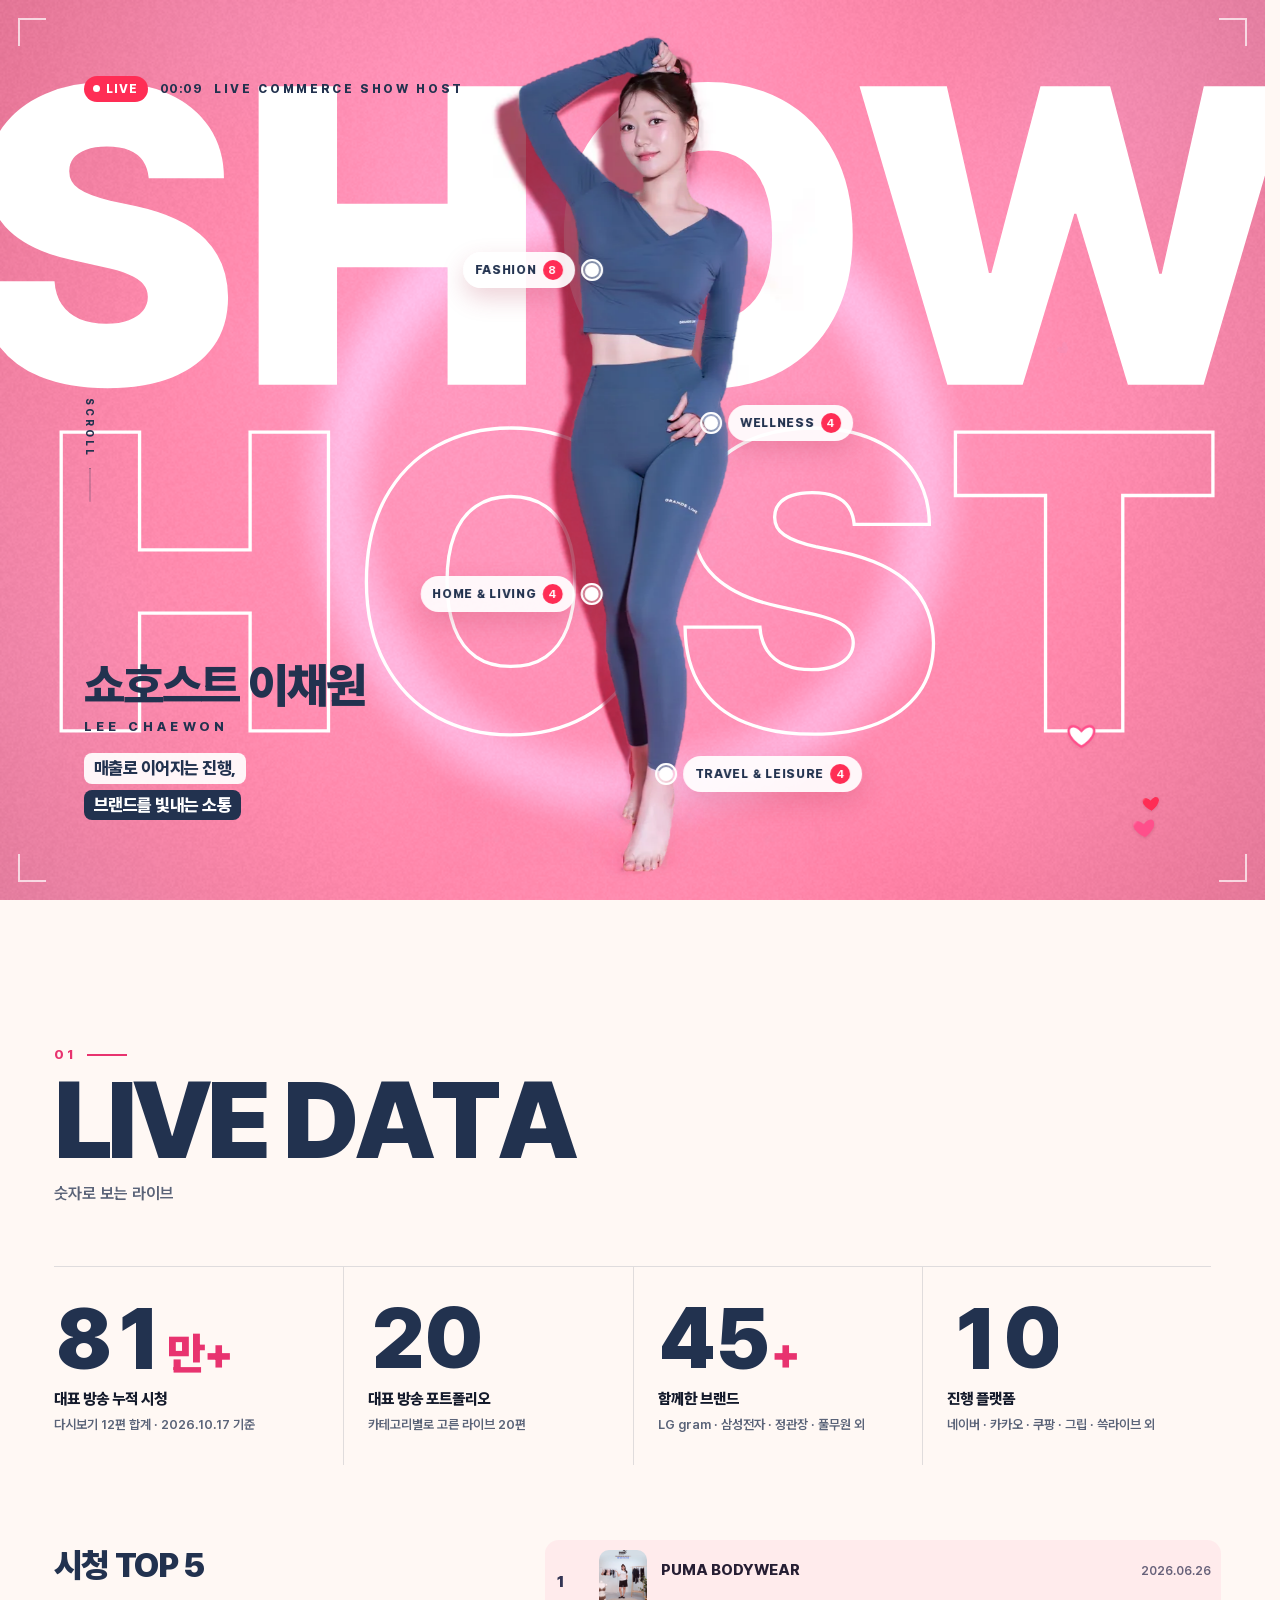
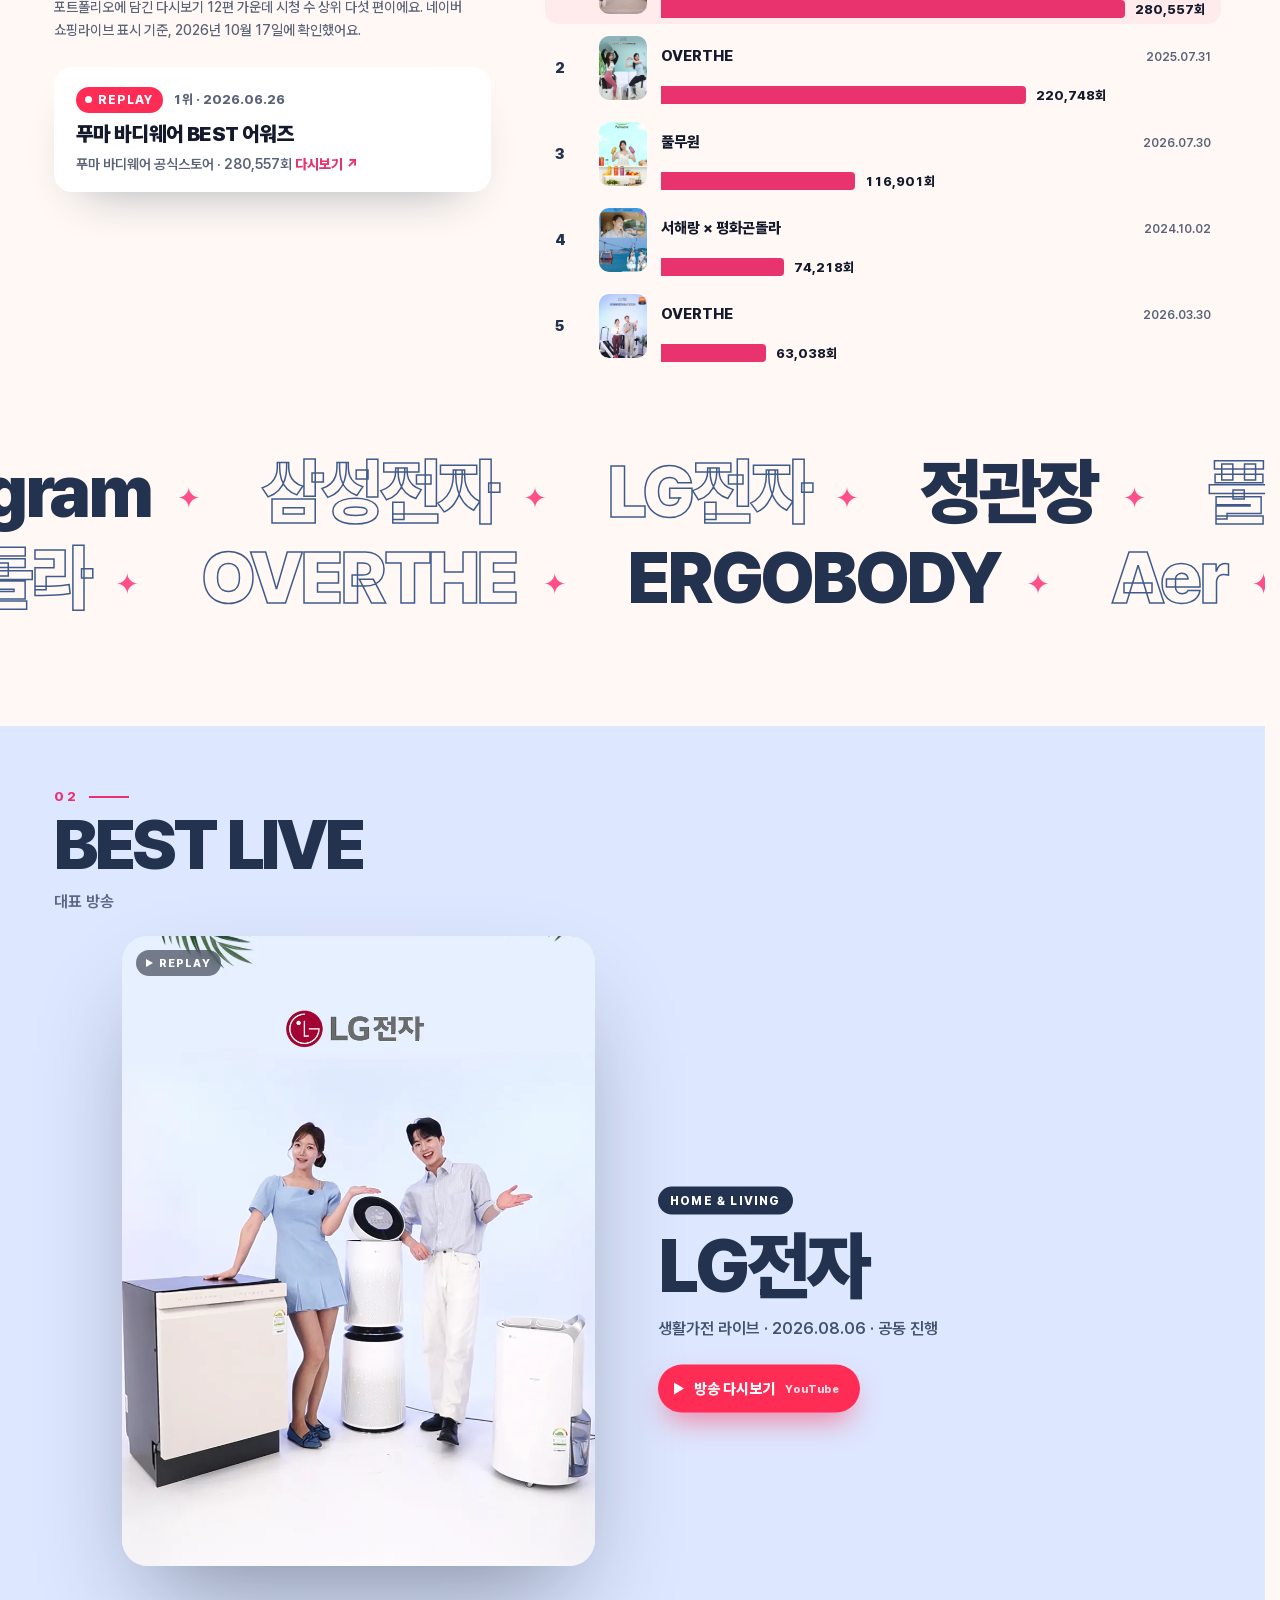
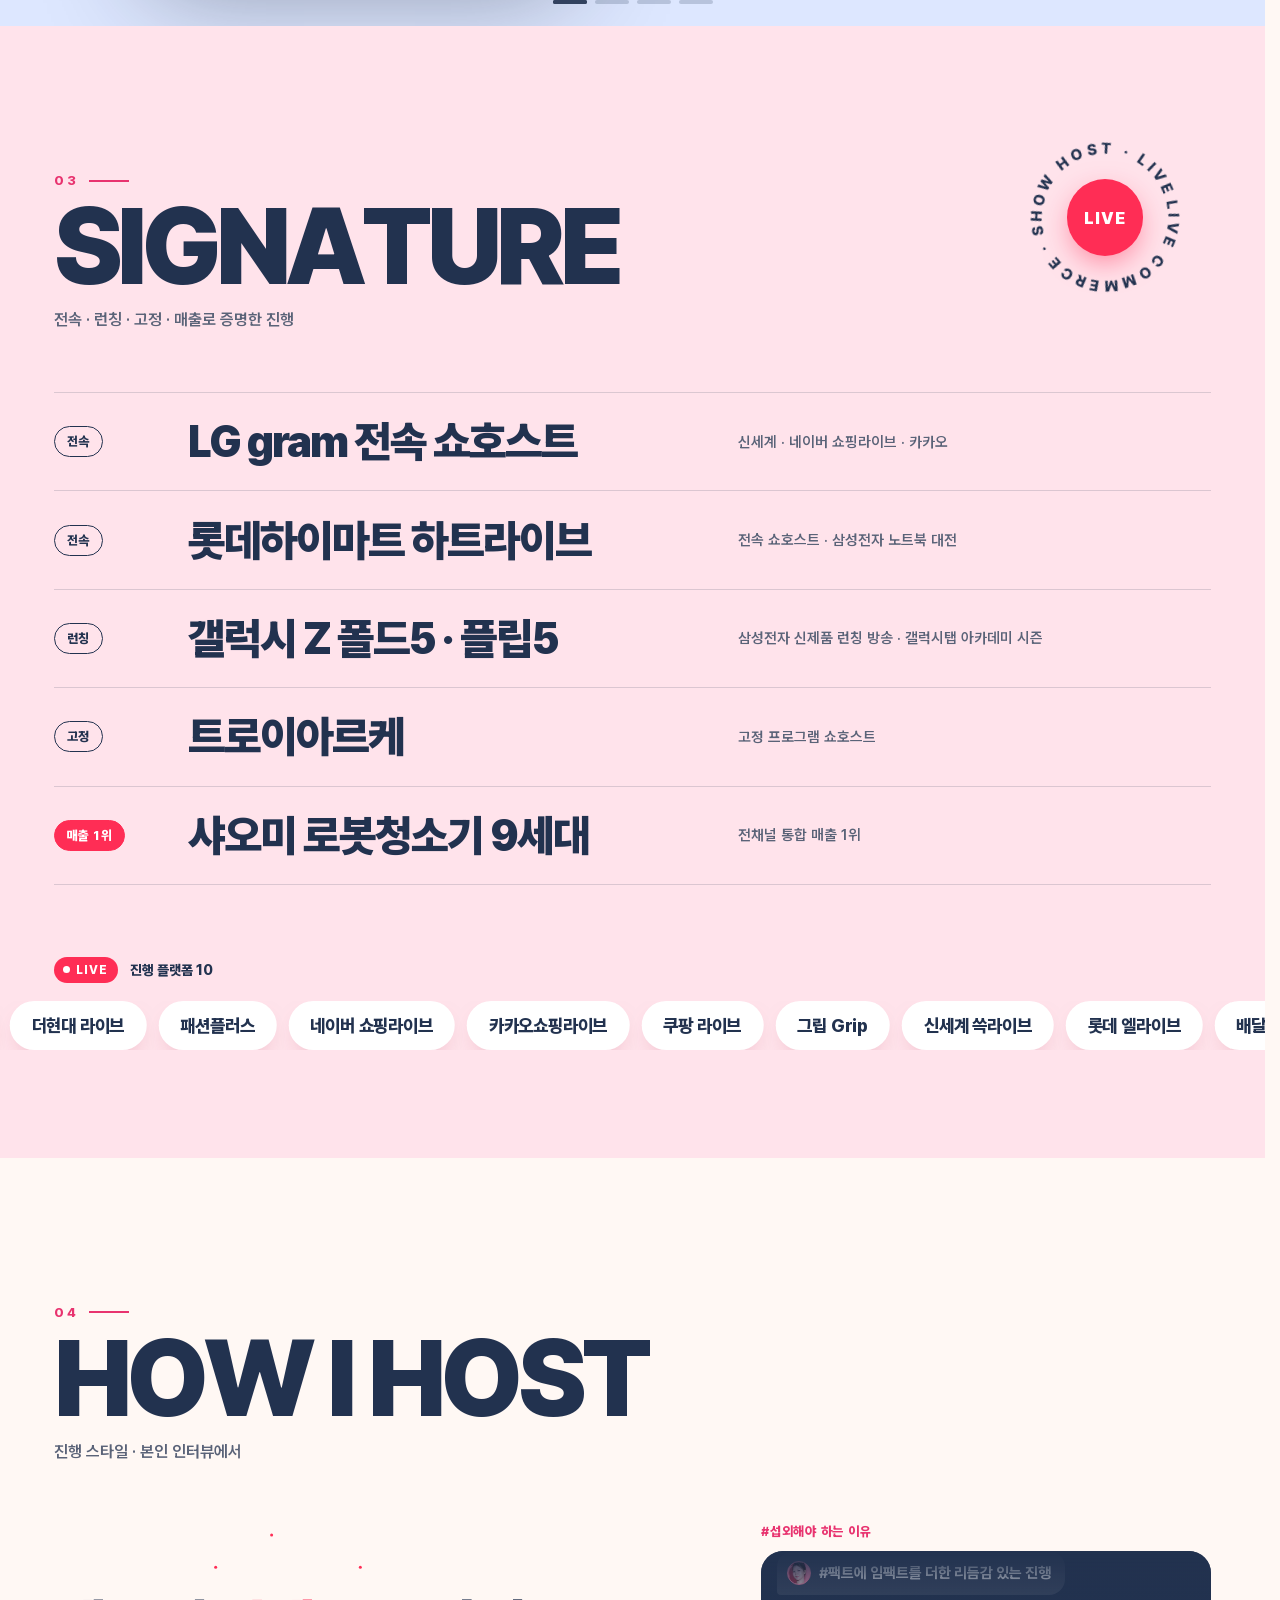
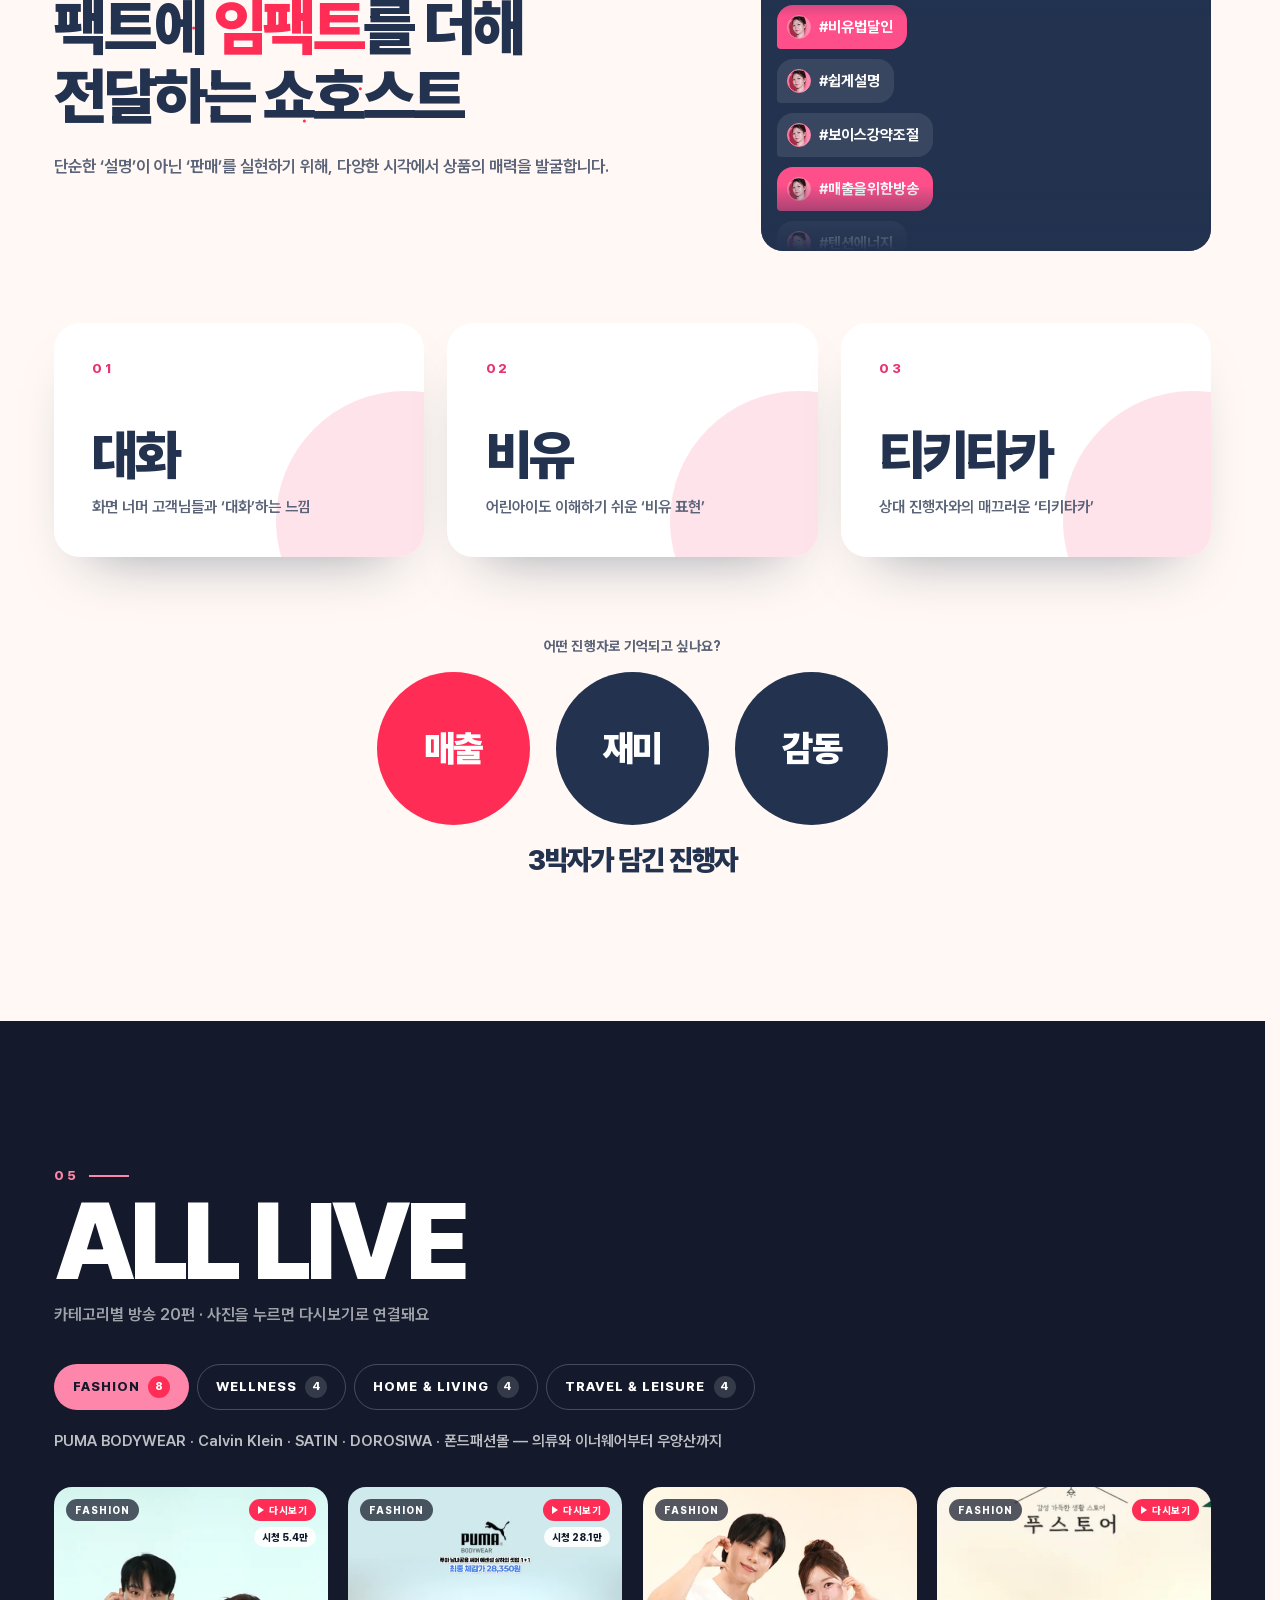
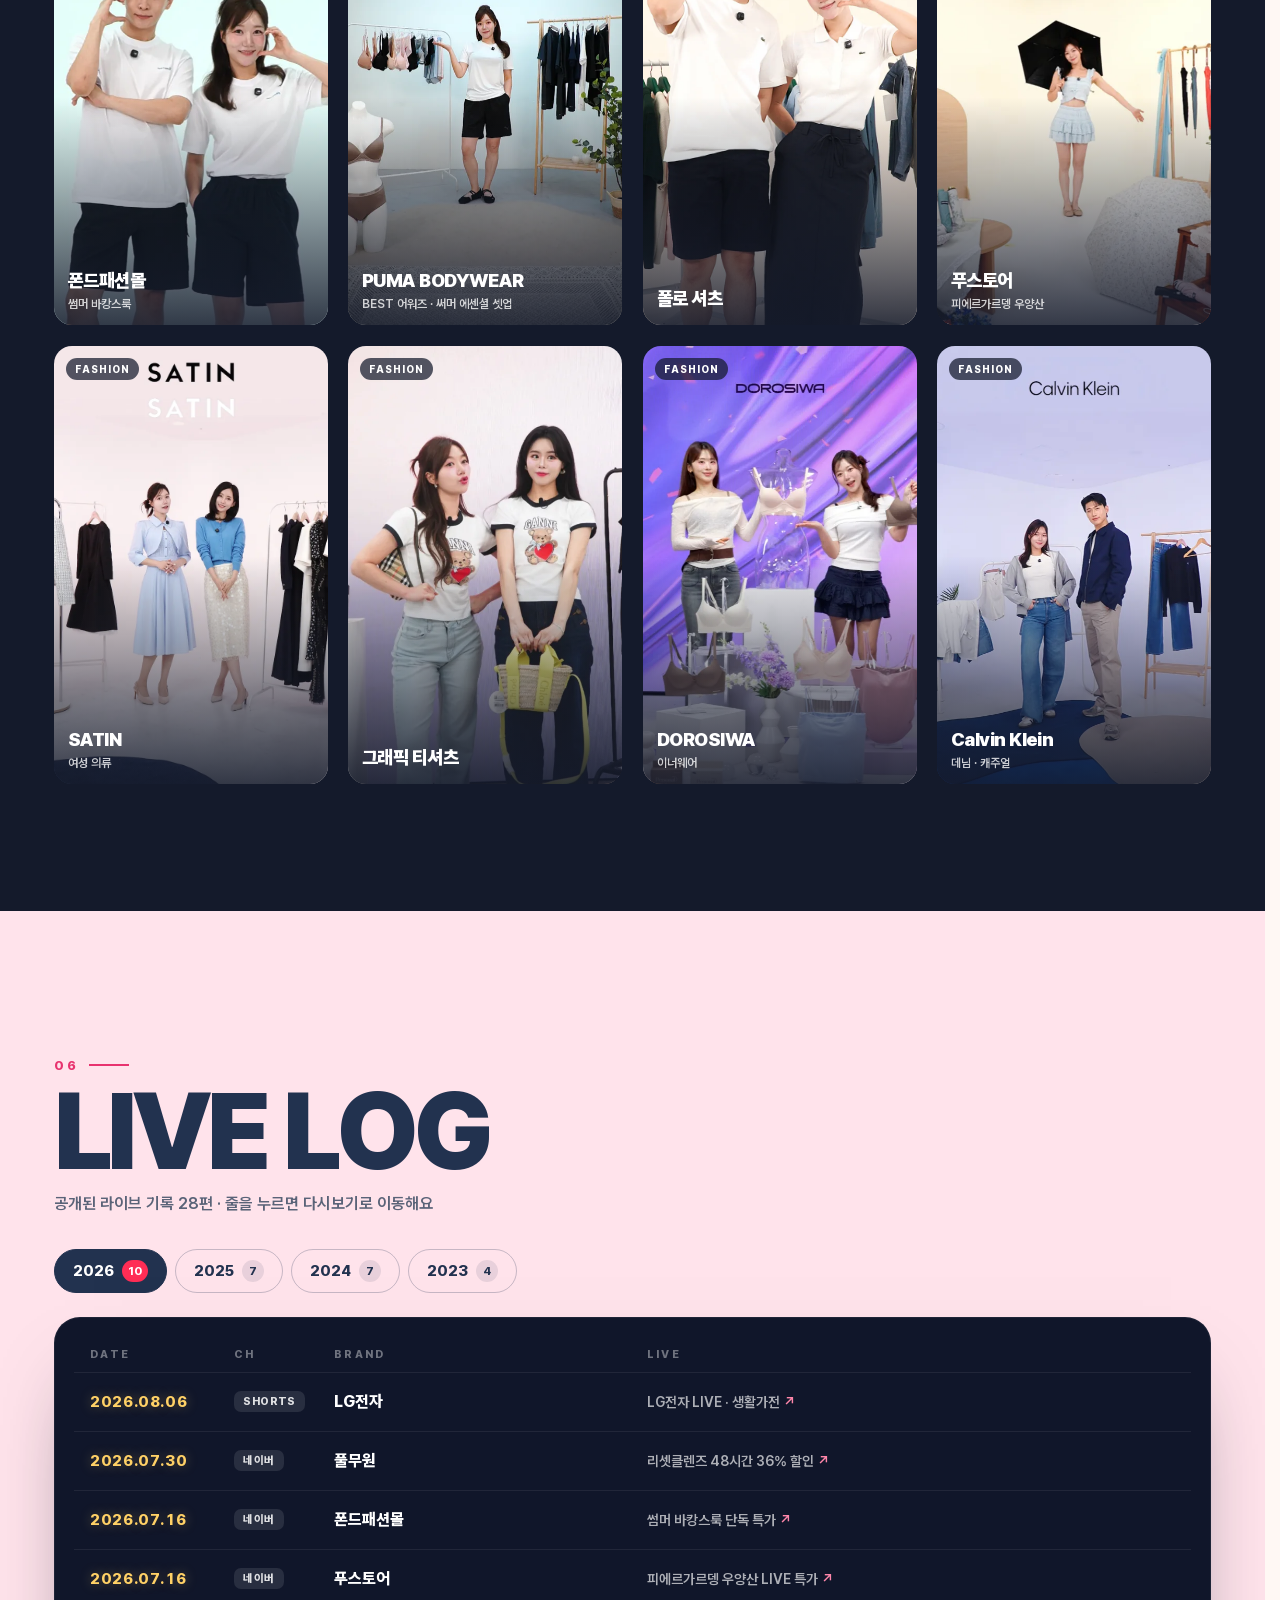
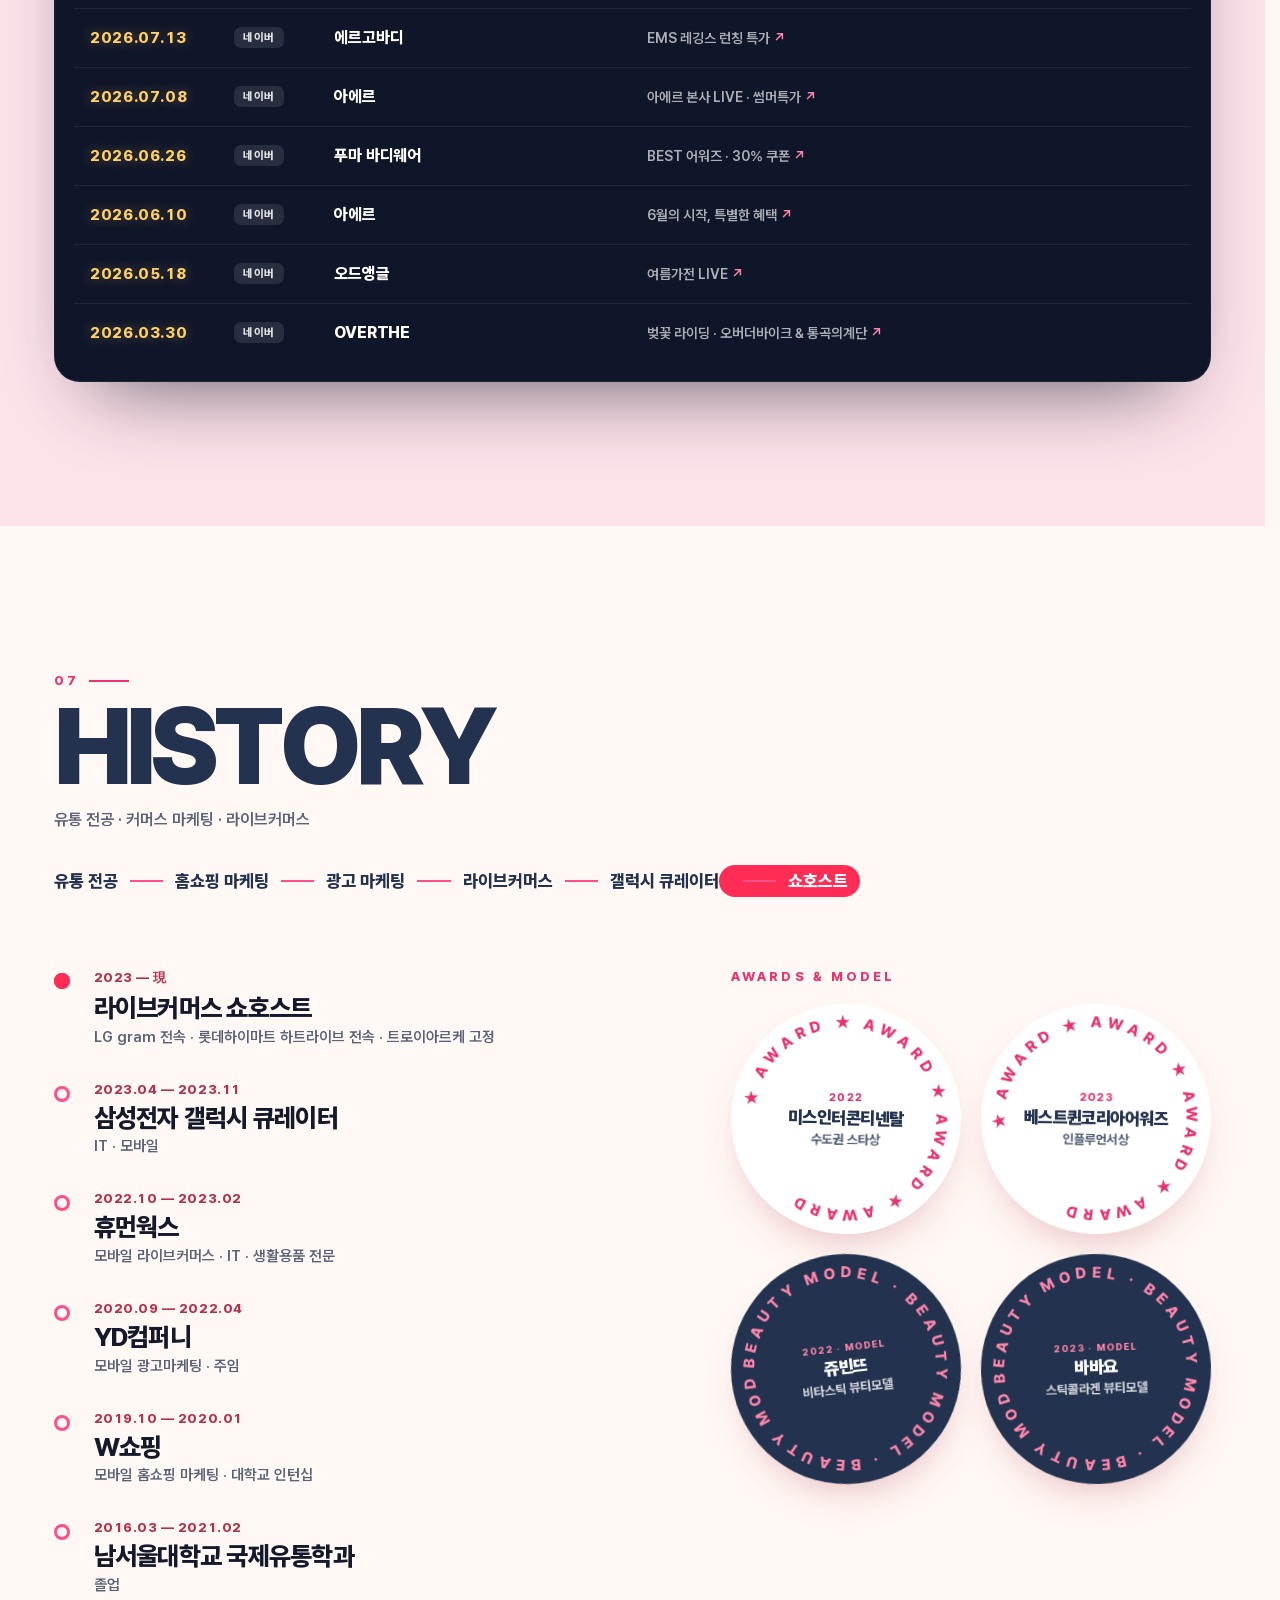
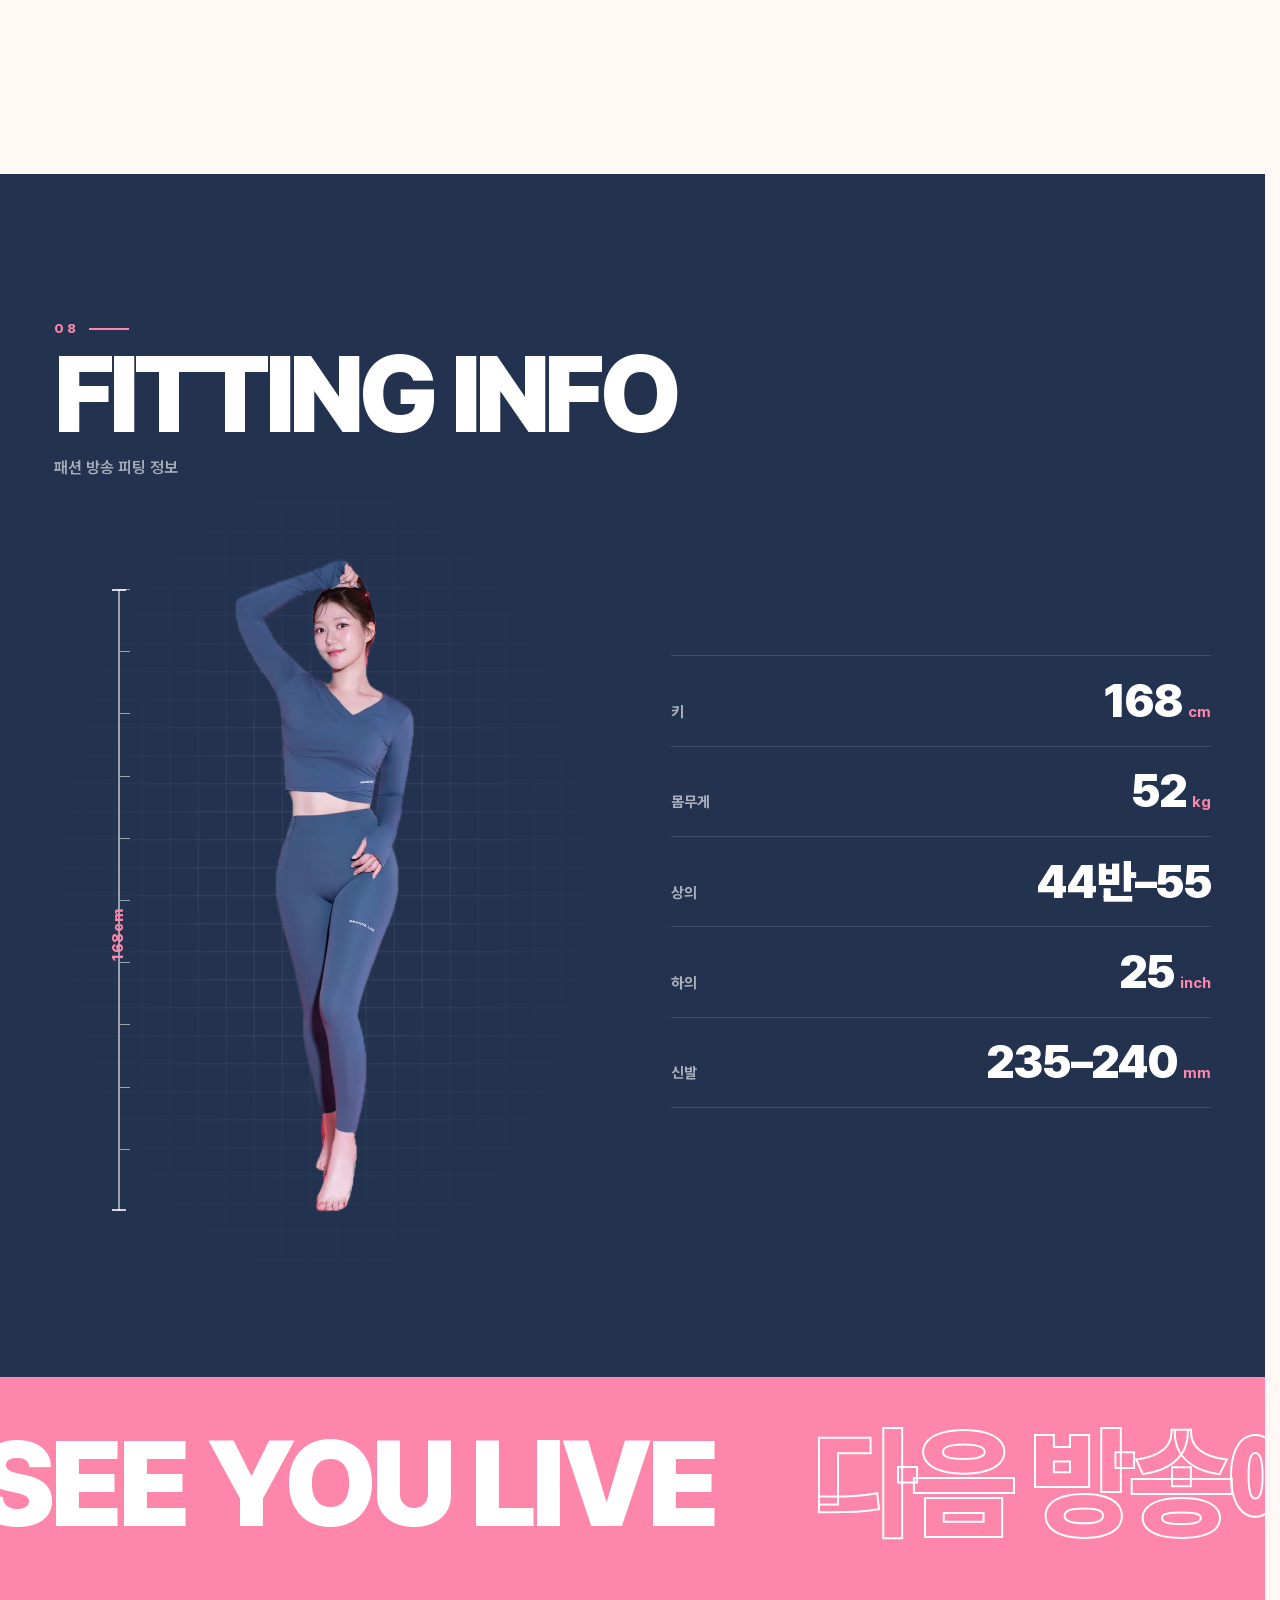
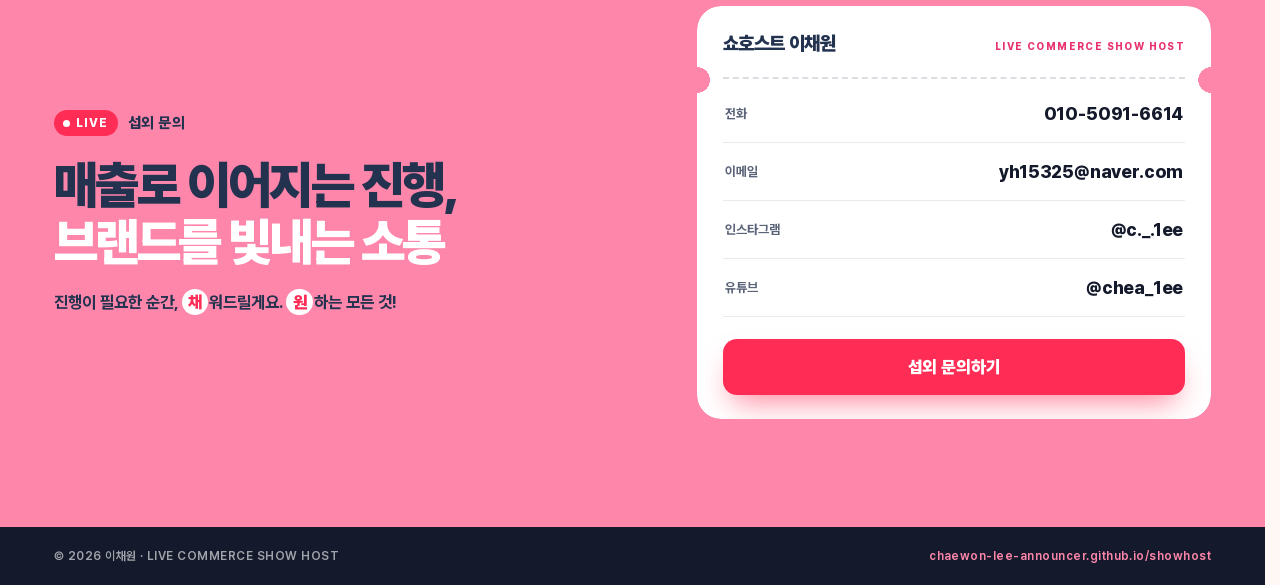
==== commit 8b373ee5: "Publish at chaewon-lee-announcer.github.io/showhost The moshim-kr org doesn't exist yet, so for now " ====
--- a/chaewon/index.html
+++ b/chaewon/index.html
@@ -5,13 +5,13 @@
 <meta name="viewport" content="width=device-width, initial-scale=1, viewport-fit=cover">
 <title>쇼호스트 이채원 · LIVE COMMERCE SHOW HOST</title>
 <meta name="description" content="매출로 이어지는 진행, 브랜드를 빛내는 소통. 패션 · 웰니스 · 홈리빙 · 여행레저 라이브커머스 쇼호스트 이채원의 경력과 방송 포트폴리오.">
-<link rel="canonical" href="https://moshim-kr.github.io/chaewon/">
+<link rel="canonical" href="https://chaewon-lee-announcer.github.io/showhost/">
 <meta property="og:type" content="profile">
 <meta property="og:site_name" content="쇼호스트 이채원">
 <meta property="og:title" content="쇼호스트 이채원 · LIVE COMMERCE SHOW HOST">
 <meta property="og:description" content="매출로 이어지는 진행, 브랜드를 빛내는 소통">
-<meta property="og:url" content="https://moshim-kr.github.io/chaewon/">
-<meta property="og:image" content="https://moshim-kr.github.io/chaewon/og.jpg">
+<meta property="og:url" content="https://chaewon-lee-announcer.github.io/showhost/">
+<meta property="og:image" content="https://chaewon-lee-announcer.github.io/showhost/og.jpg">
 <meta property="og:image:width" content="1200">
 <meta property="og:image:height" content="630">
 <meta name="twitter:card" content="summary_large_image">
@@ -481,7 +481,7 @@
 
 <footer class="foot">
   <p>© 2026 이채원 · LIVE COMMERCE SHOW HOST</p>
-  <p class="foot-url">moshim-kr.github.io/chaewon</p>
+  <p class="foot-url">chaewon-lee-announcer.github.io/showhost</p>
 </footer>
 
 <script src="vendor/gsap.min.js"></script>
